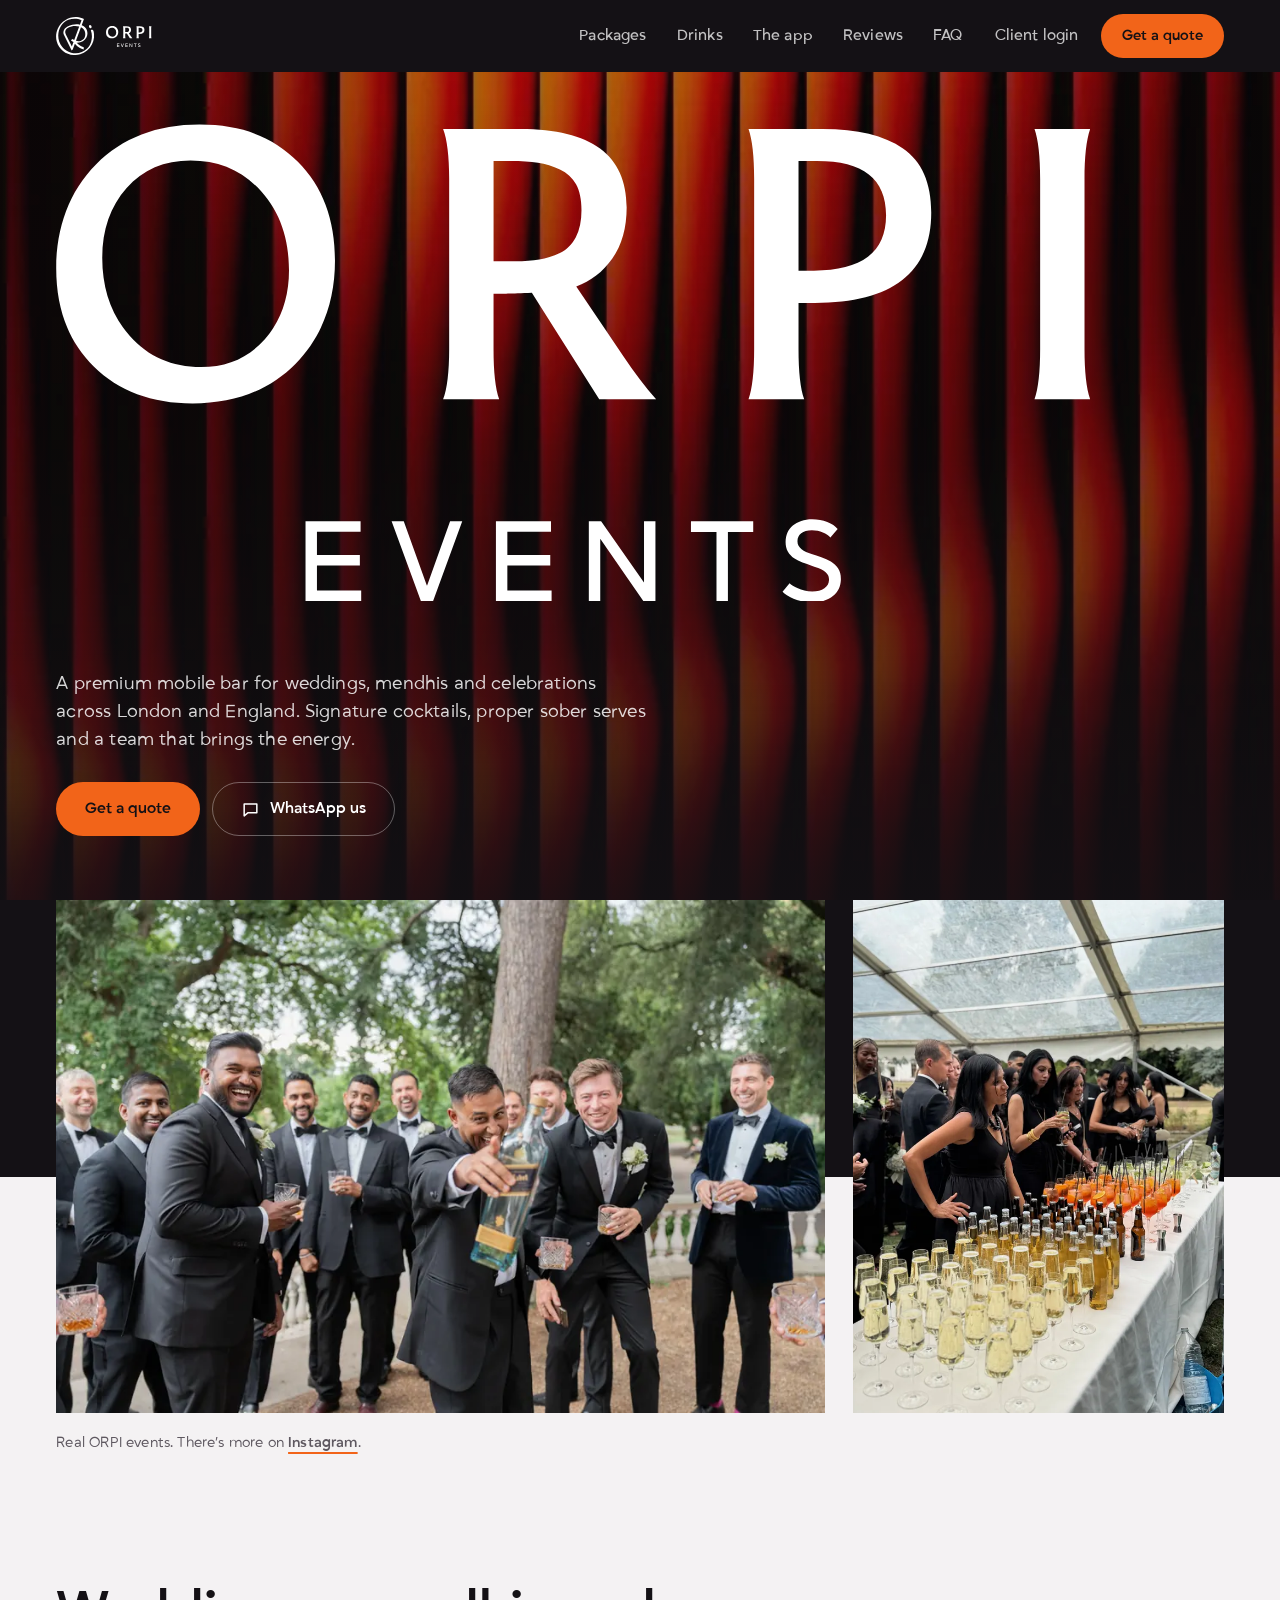
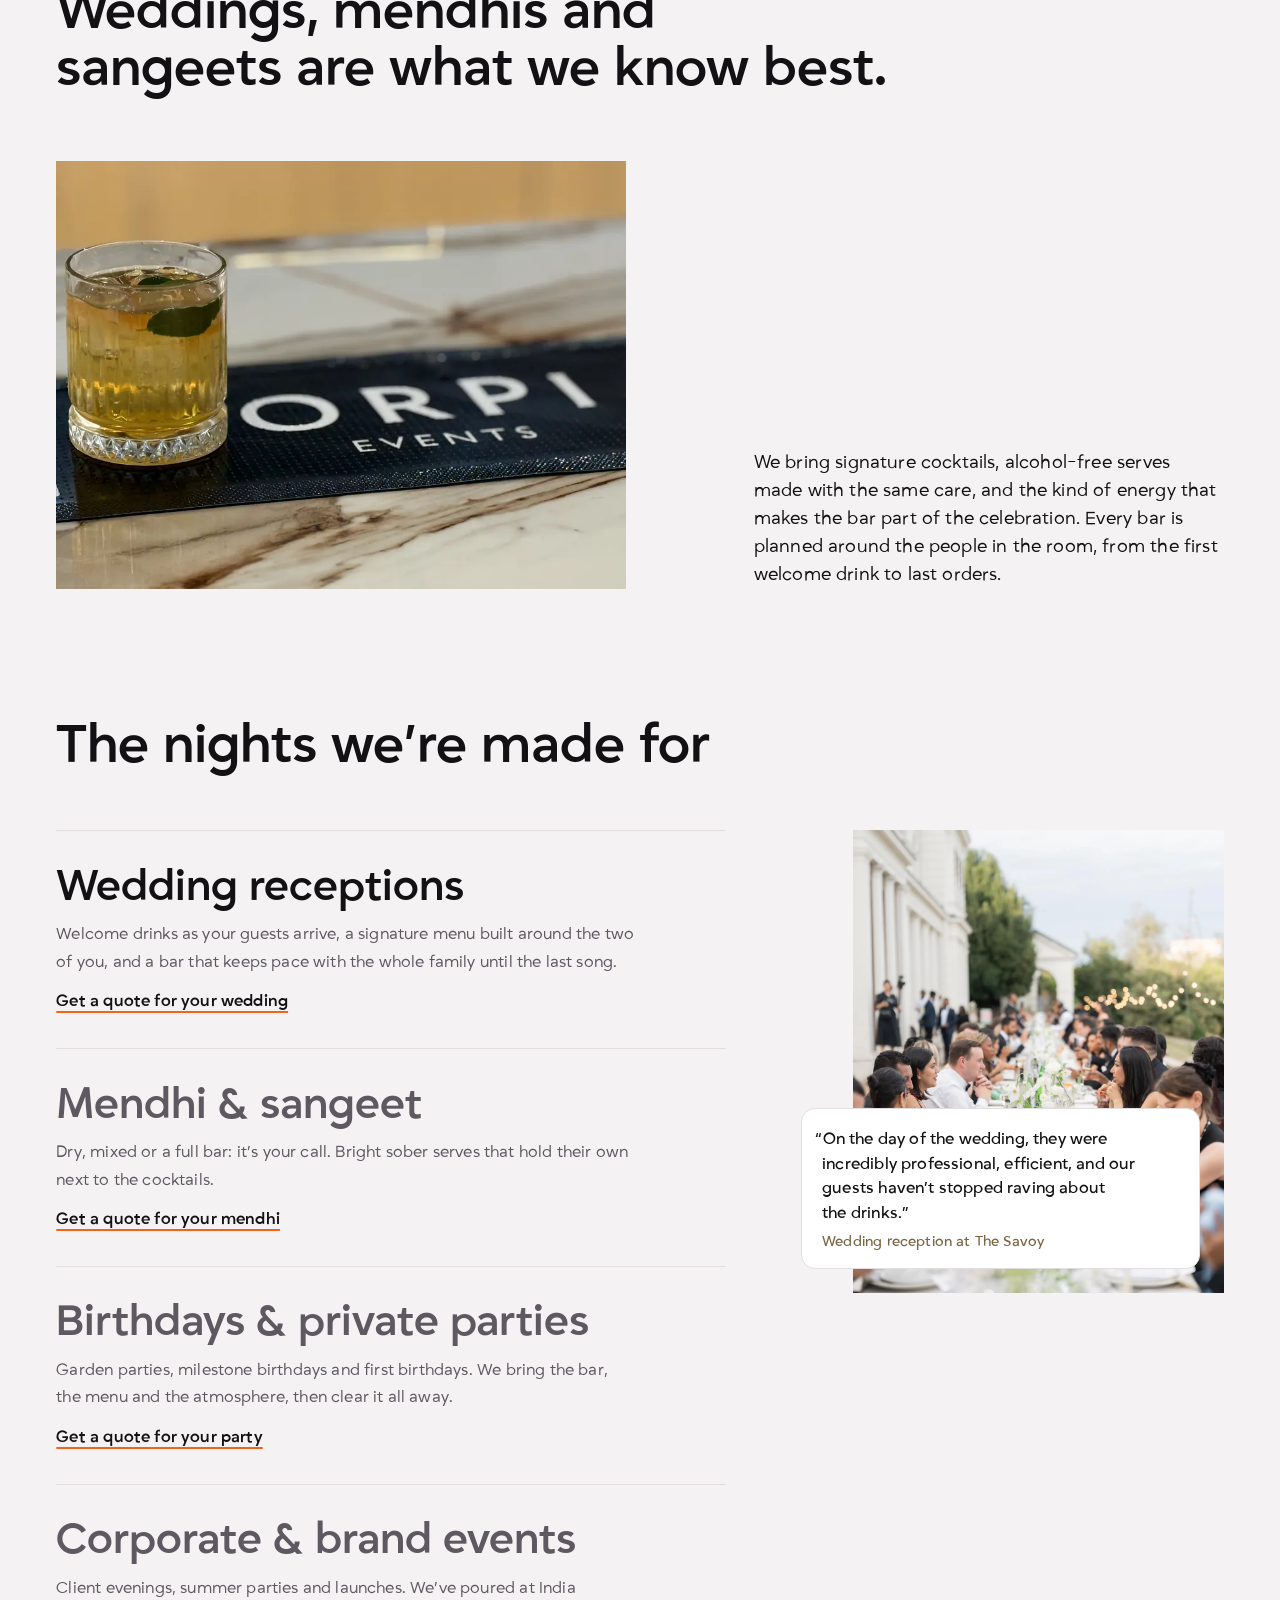
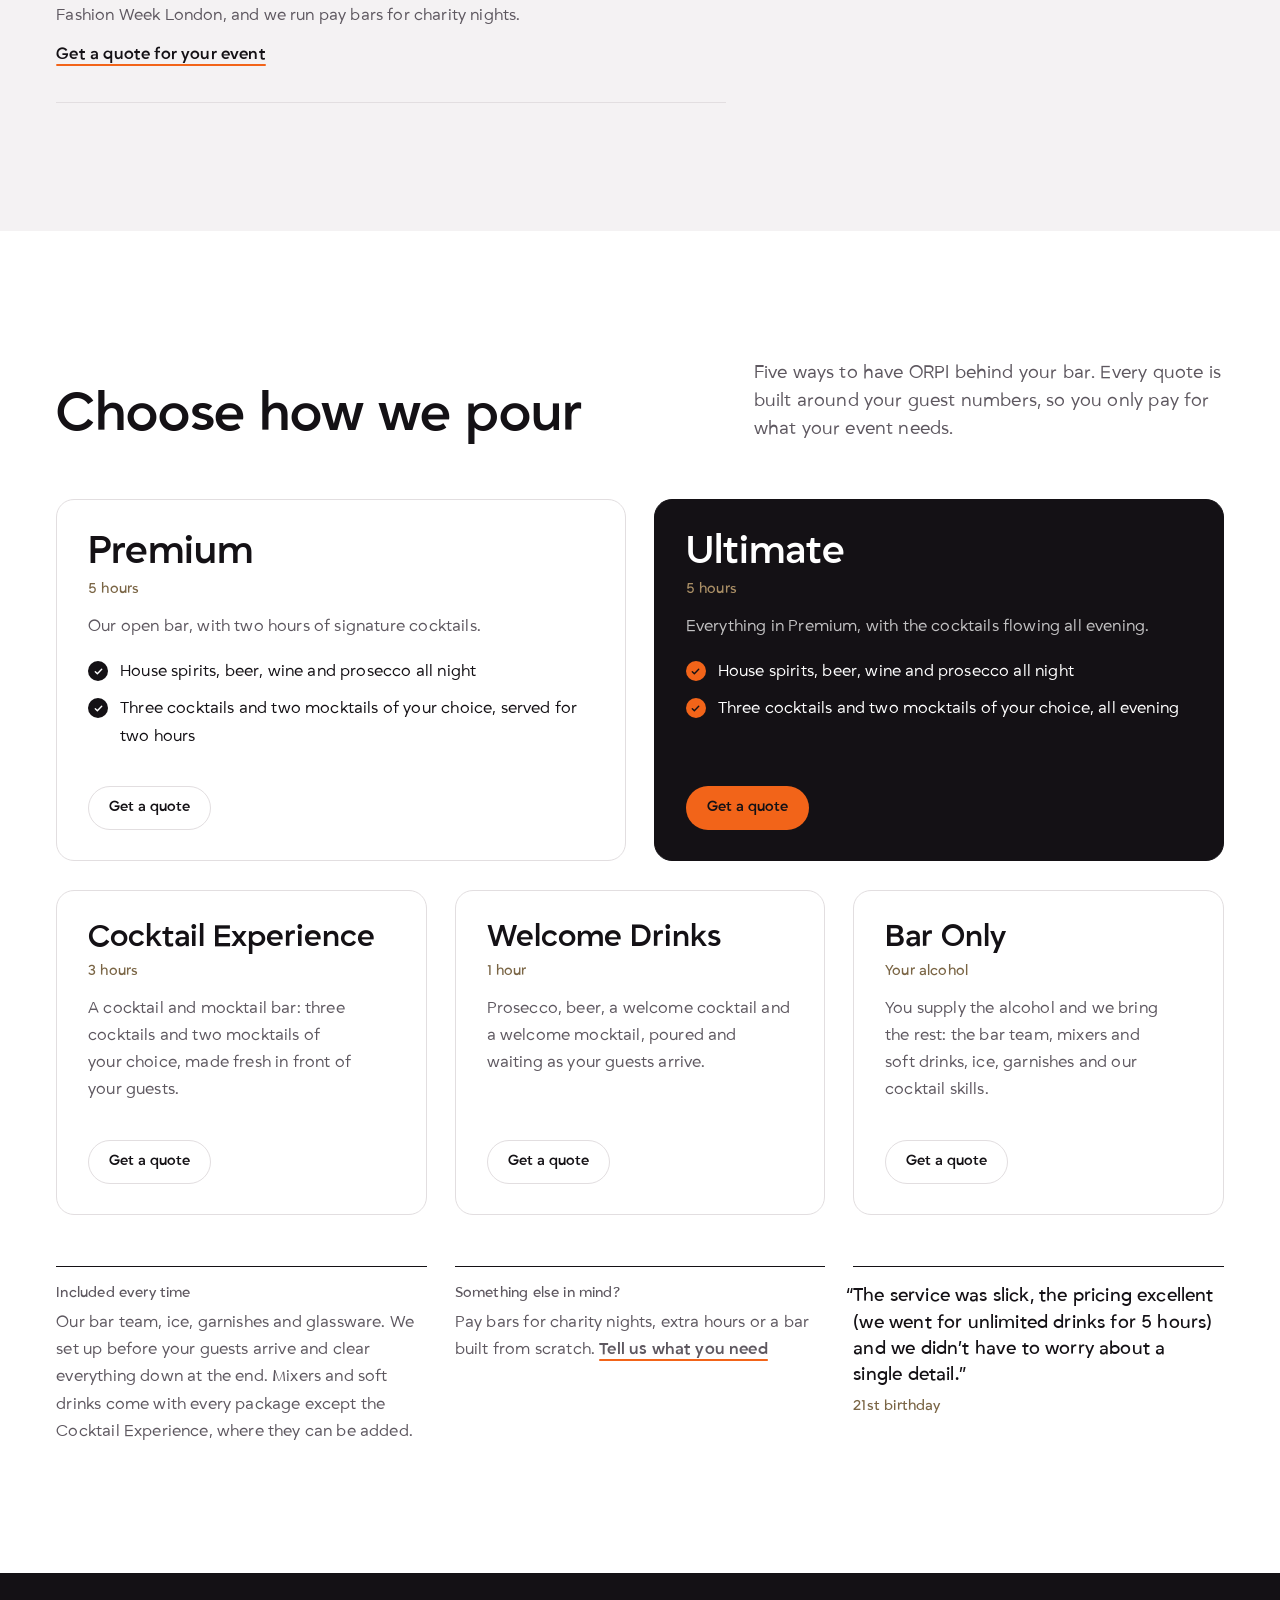
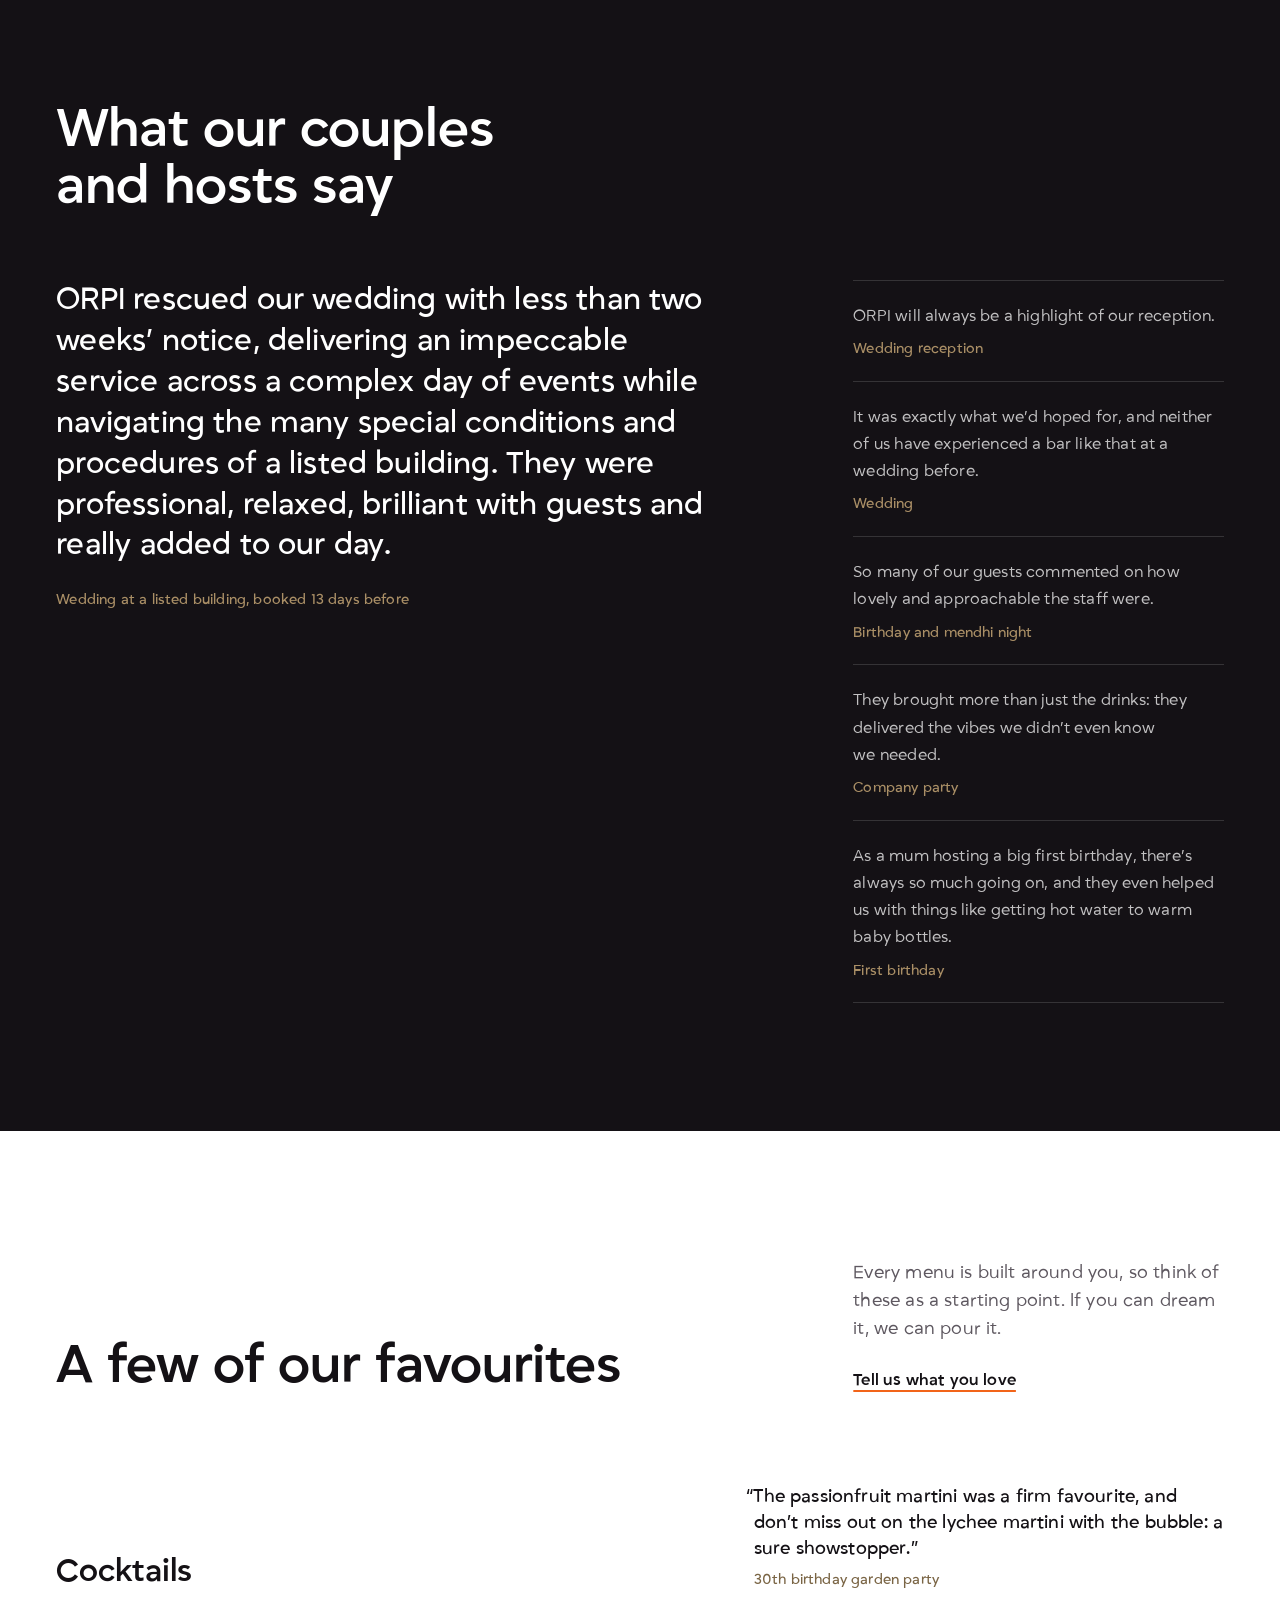
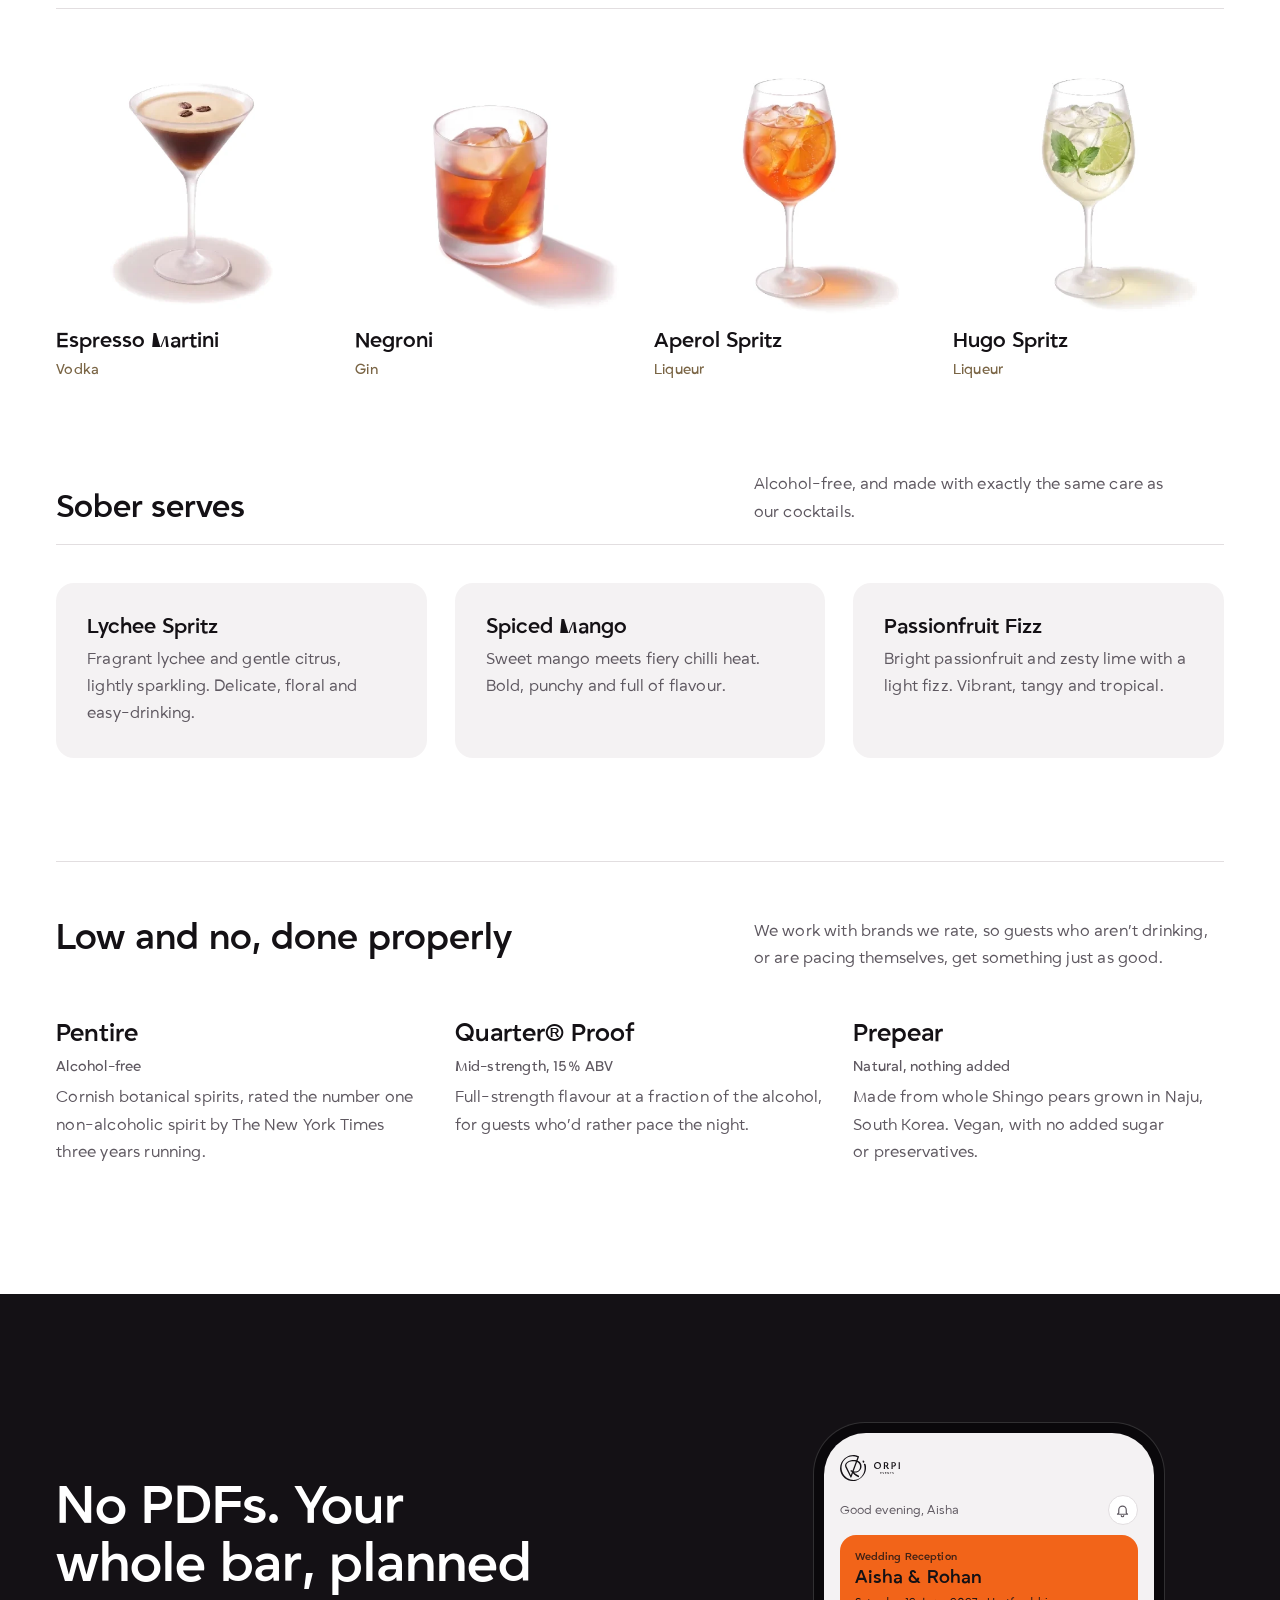
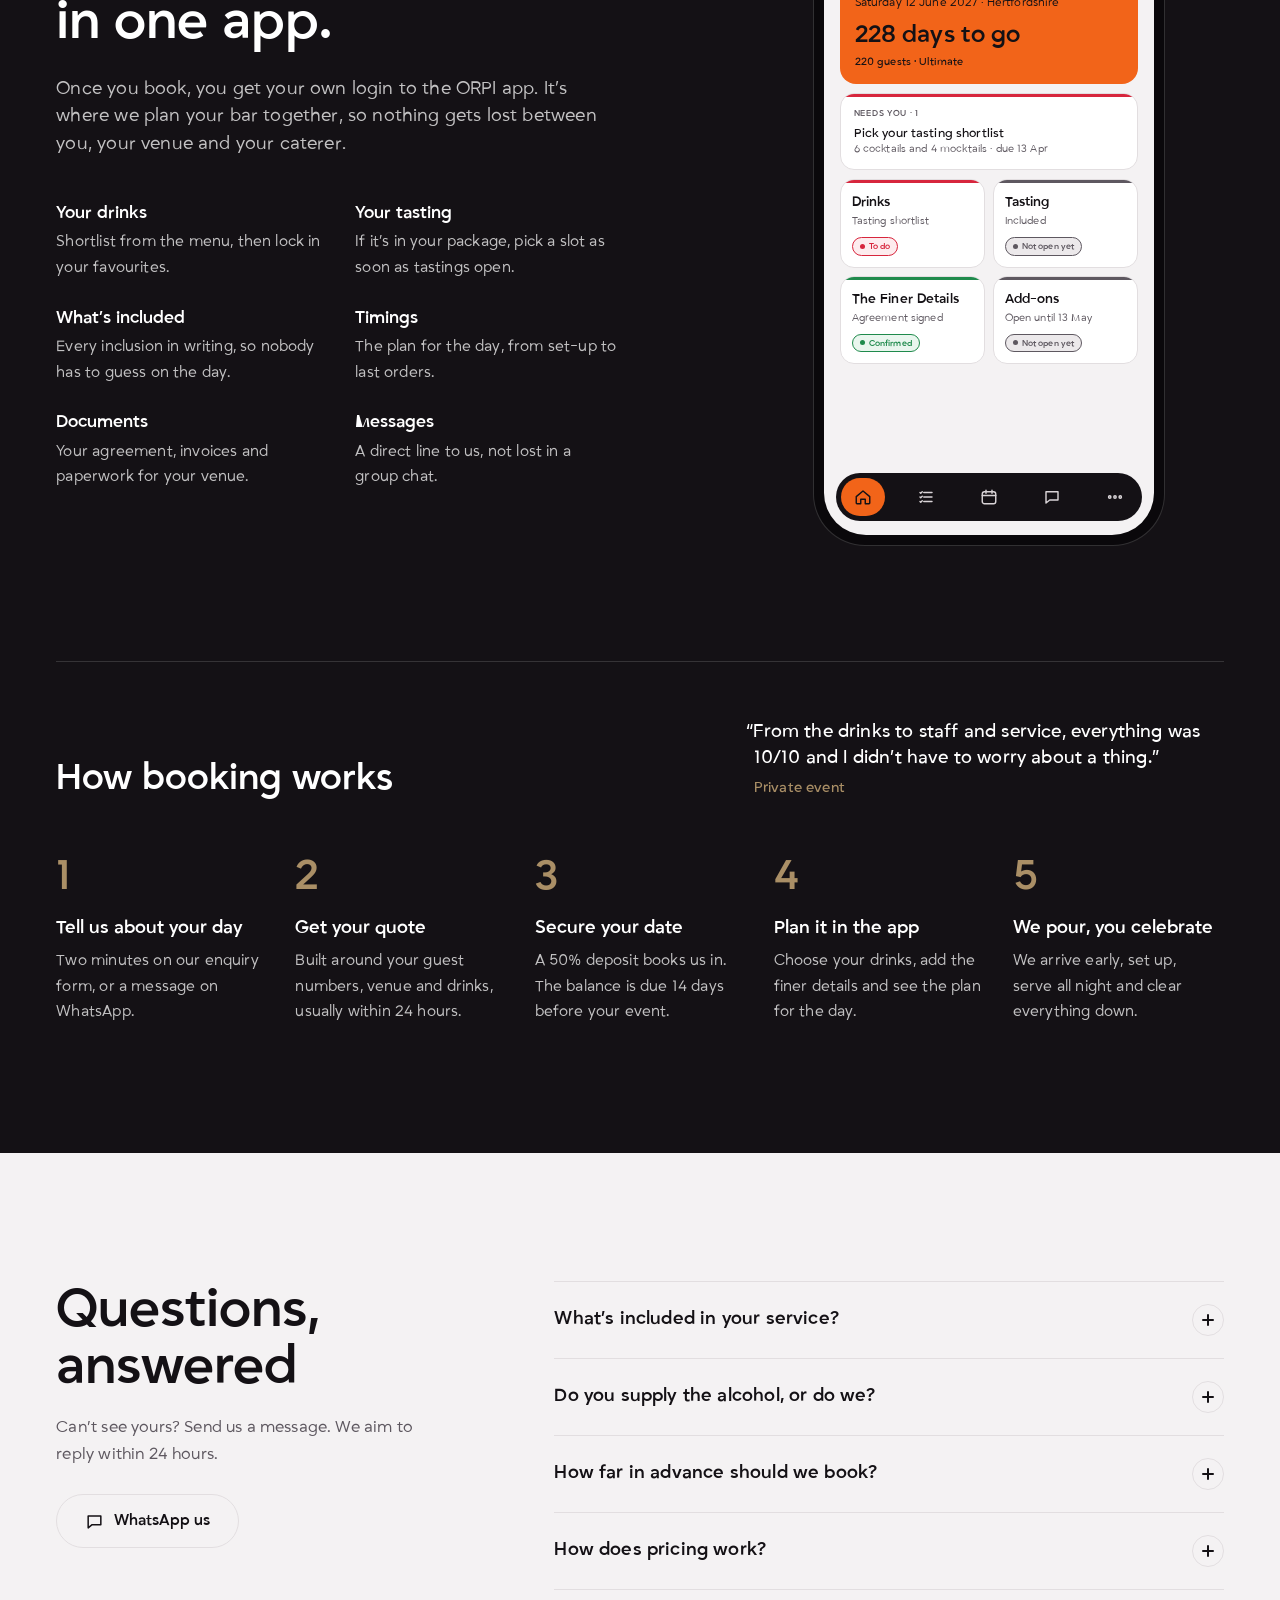
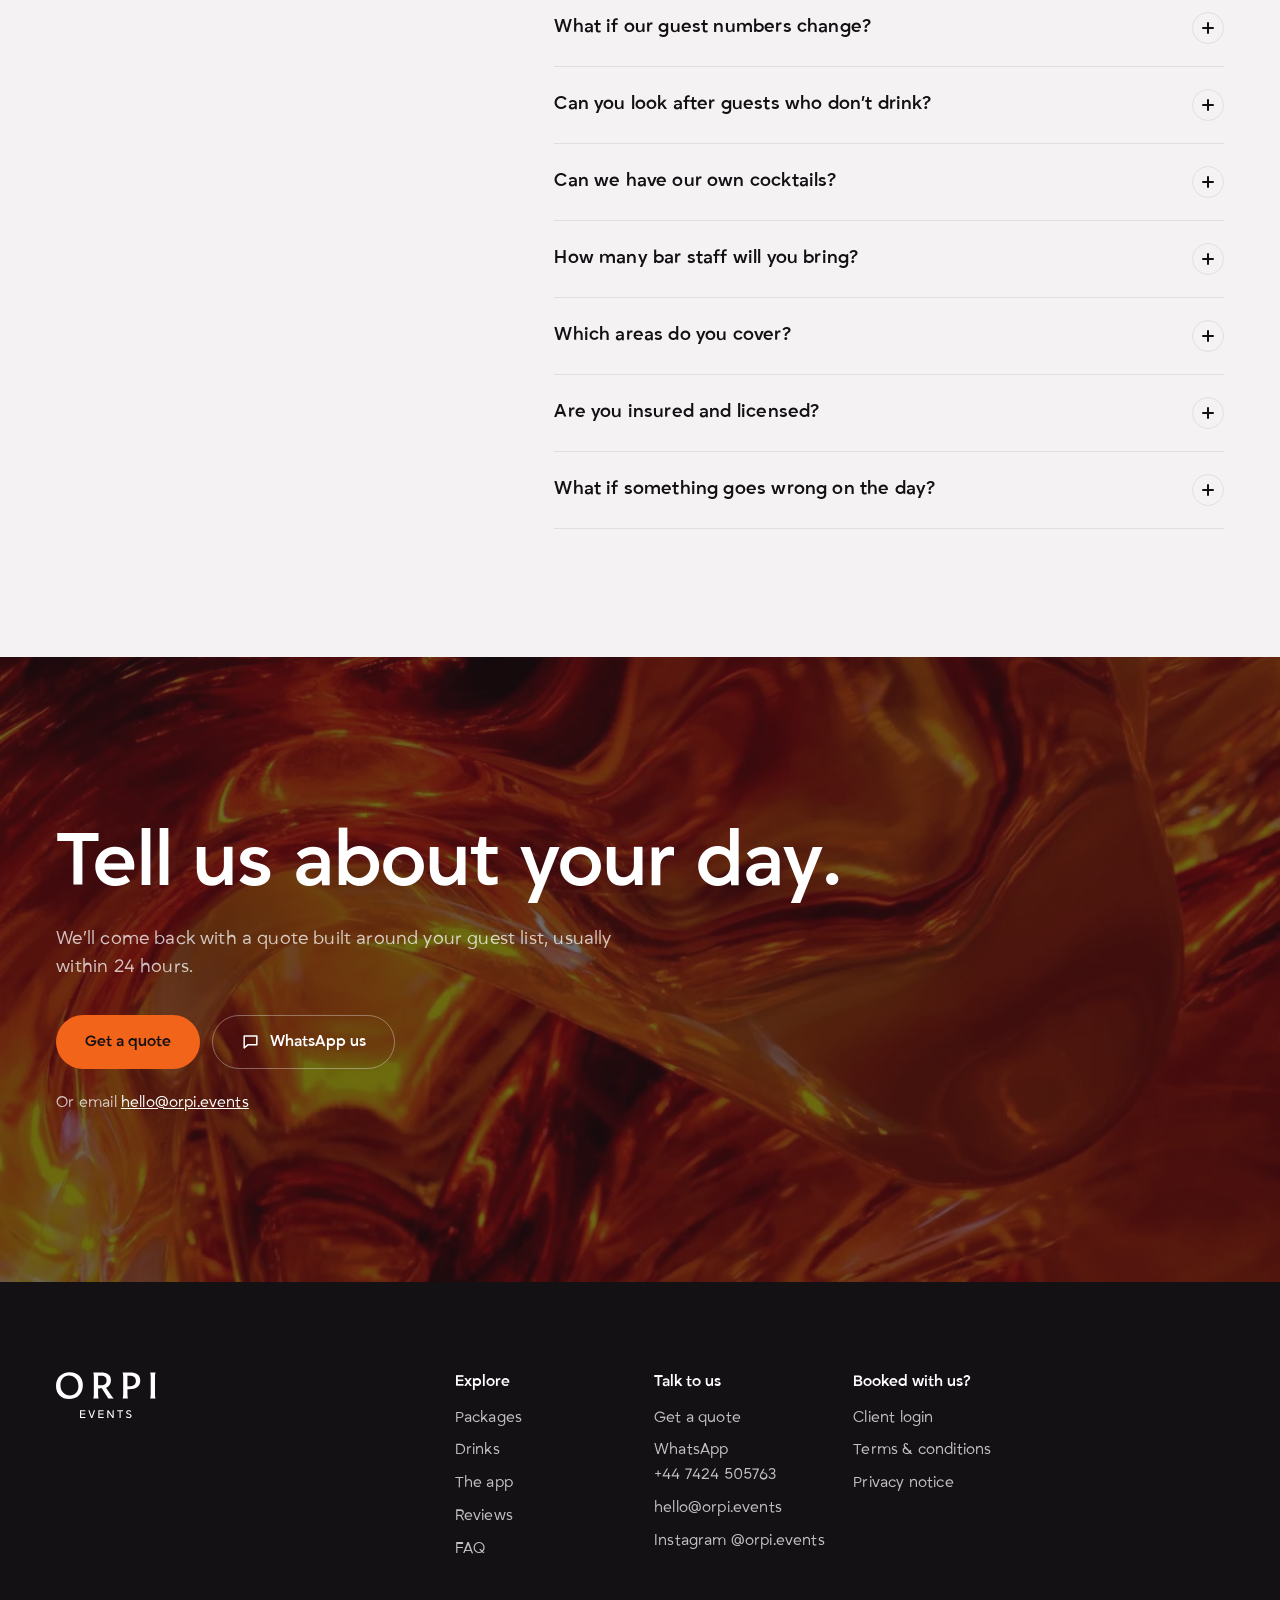
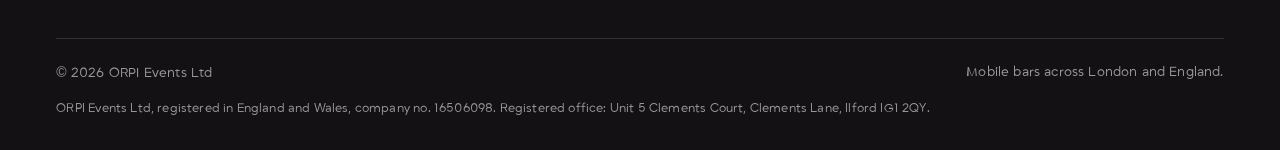
==== index.html @ b2824400 "Enquiry form: one question at a time, as the booking app's form Ruds (30 Oct): build the website's f" ====
<!doctype html>
<html lang="en-GB">
<head>
<meta charset="utf-8">
<meta name="viewport" content="width=device-width, initial-scale=1, viewport-fit=cover">
<title>London mobile bar hire for weddings &amp; mendhis | ORPI Events</title>
<meta name="description" content="Premium mobile bar hire for South Asian weddings, mendhis, sangeets and parties across London and England. Signature cocktails and proper sober serves.">
<meta name="robots" content="index, follow">
<link rel="canonical" href="https://orpi.events/">
<meta name="theme-color" content="#141115">
<meta property="og:type" content="website">
<meta property="og:site_name" content="ORPI Events">
<meta property="og:title" content="ORPI Events | Premium mobile bar">
<meta property="og:description" content="Premium mobile bar hire for South Asian weddings, mendhis, sangeets and parties across London and England. Signature cocktails and proper sober serves.">
<meta property="og:url" content="https://orpi.events/">
<meta property="og:image" content="https://orpi.events/og.jpg">
<meta property="og:image:width" content="1200">
<meta property="og:image:height" content="630">
<meta property="og:locale" content="en_GB">
<meta name="twitter:card" content="summary_large_image">
<link rel="icon" href="/favicon.svg" type="image/svg+xml">
<link rel="icon" href="/favicon.ico" sizes="32x32">
<link rel="apple-touch-icon" href="/apple-touch-icon.png">
<link rel="manifest" href="/site.webmanifest">
<link rel="preload" href="/assets/fonts/Grift-SemiBold.woff" as="font" type="font/woff" crossorigin>
<link rel="preload" href="/assets/fonts/Grift-Regular.woff" as="font" type="font/woff" crossorigin>
<link rel="preload" href="/assets/brand/textures/fractual-glass.webp" as="image" type="image/webp">
<link rel="stylesheet" href="/assets/css/site.css?v=5730ebeb37">
<script>document.documentElement.classList.add('js')</script>
<script type="application/ld+json">{"@context": "https://schema.org", "@type": "LocalBusiness", "name": "ORPI Events", "legalName": "ORPI Events Ltd", "url": "https://orpi.events", "logo": "https://orpi.events/apple-touch-icon.png", "image": "https://orpi.events/og.jpg", "description": "Premium mobile bar for weddings, mendhis, sangeets, birthdays and corporate events across London and England.", "email": "hello@orpi.events", "telephone": "+447424505763", "foundingDate": "2025-07", "address": {"@type": "PostalAddress", "addressRegion": "London", "addressCountry": "GB"}, "areaServed": {"@type": "AdministrativeArea", "name": "England"}, "sameAs": ["https://www.instagram.com/orpi.events/"]}</script>
<script type="application/ld+json">{"@context": "https://schema.org", "@type": "FAQPage", "mainEntity": [{"@type": "Question", "name": "What’s included in your service?", "acceptedAnswer": {"@type": "Answer", "text": "Everything you need for a fully running bar: our team, the equipment and bar tools, glassware, ice, mixers and garnishes (or we work with what your venue provides). We set up before your guests arrive and clear everything down at the end of the night. A Cocktail Experience is your cocktails and mocktails, and soft drinks on the bar can be added. Your quote lists exactly what’s included, so there are no surprises."}}, {"@type": "Question", "name": "Do you supply the alcohol, or do we?", "acceptedAnswer": {"@type": "Answer", "text": "Either works. On Premium and Ultimate we source and supply all the alcohol. On Bar Only, you supply the alcohol and we bring everything else, and we’ll advise you on quantities. If you only need us for arrivals, there’s Welcome Drinks."}}, {"@type": "Question", "name": "How far in advance should we book?", "acceptedAnswer": {"@type": "Answer", "text": "Ideally at least a month before, so we can give your event the attention it deserves. If your date is sooner, get in touch anyway: we’ll do everything we can to make it work. Summer weekends go quickly, so earlier is always better."}}, {"@type": "Question", "name": "How does pricing work?", "acceptedAnswer": {"@type": "Answer", "text": "Every event is different, so we don’t have a fixed price list. We build your quote around your guest numbers, package, drinks and venue, usually within 24 hours of your enquiry. A 50% deposit secures your date, and the balance is due 14 days before your event."}}, {"@type": "Question", "name": "What if our guest numbers change?", "acceptedAnswer": {"@type": "Answer", "text": "Your quote is based on the guest numbers you give us when you book, and that becomes your minimum charge, so if final numbers come in lower the price stays the same. If numbers go up, we’ll agree the extra with you in writing. Please confirm final numbers at least 7 days before your event."}}, {"@type": "Question", "name": "Can you look after guests who don’t drink?", "acceptedAnswer": {"@type": "Answer", "text": "Absolutely, and we do it properly. Our sober serves are made with the same care as our cocktails, and we pour Pentire, the alcohol-free spirit The New York Times has rated number one three years running, plus Quarter® Proof mid-strength spirits at 15% ABV."}}, {"@type": "Question", "name": "Can we have our own cocktails?", "acceptedAnswer": {"@type": "Answer", "text": "Yes, and we love building them. Our menu is a starting point, not a limit. Bring us a favourite, a theme or a completely new idea and we’ll make it happen."}}, {"@type": "Question", "name": "How many bar staff will you bring?", "acceptedAnswer": {"@type": "Answer", "text": "It depends on your guest numbers, the timings and the service style. We staff every event so nobody waits long at the bar, and we confirm the team size when we put your package together."}}, {"@type": "Question", "name": "Which areas do you cover?", "acceptedAnswer": {"@type": "Answer", "text": "We’re based in London and cover events across England. Travel is built into your quote, so there are no surprise costs."}}, {"@type": "Question", "name": "Are you insured and licensed?", "acceptedAnswer": {"@type": "Answer", "text": "Yes. We carry £5m public liability insurance and our team holds personal licences. Most venues have a premises licence that covers the bar. If yours doesn’t, you may need a Temporary Event Notice, so tell us when you book and we’ll talk you through it.If your venue needs our insurance, licences or risk assessment, you can request them in your ORPI app."}}, {"@type": "Question", "name": "What if something goes wrong on the day?", "acceptedAnswer": {"@type": "Answer", "text": "We plan thoroughly, arrive early and always have a backup. One of our favourite reviews is from a couple whose original bar company put its price up two weeks before their wedding: we stepped in with 13 days to go, ran a tasting at their home within days, and served their signature cocktails all night."}}]}</script>
</head>
<body>
<a class="skip" href="#main">Skip to content</a>
<header class="nav">
  <div class="wrap nav-in">
    <a class="brand" href="/" aria-label="ORPI Events home"><svg class="mono" viewBox="7 8 411 411" fill="currentColor" aria-hidden="true"><path d="M387.78,127.43c5.89-5.02,6.26-16.08.81-24.7-5.45-8.62-14.64-11.54-20.54-6.52-5.89,5.02-6.26,16.08-.81,24.7,5.45,8.62,14.64,11.54,20.54,6.52Z"/><path d="M416.94,182.78c-1.08-7.78-2.52-15.36-4.44-22.83-3.3-12.83-18.8-17.84-28.99-9.42h0c14.32,37.93,15.36,80.21,5.19,119.19-7.85,30.12-22.97,57.84-44.59,80.23-44.79,46.38-112.23,61.41-173.68,44.71-37.29-10.13-70.74-31.99-95.28-61.76-28.92-35.07-44.29-79.12-43.75-124.66.43-36.02,10.06-71.21,29.31-101.55,19.28-30.39,47.25-54.47,81.07-67.69,45.86-17.93,96.89-16.18,141.42,3.47l-18,48.89c-27.31-6.06-54.97-5.13-81.92,1.43-17.98,4.18-34.75,10.09-50.81,19.05-20.81,11.61-41.7,30.3-44.94,54.81-1.48,11.24-.28,23.52,4.89,33.91l83.85,168.66,11.52-9.24,6.28-16.92,17.11-46.46c13.97,17.04,30.74,31.71,49.86,43.43,14.53,8.91,29.44,15.87,46.08,20.53l-.05-26.08c-29.08-9.8-55.22-27.14-76.45-49.18,43.89,3.09,87.68-16.08,106.89-57.59,16.93-36.58,11.96-80.48-17.66-108.77-10.12-9.59-21.81-16.67-34.83-21.89l24.39-67.11c-24.01-12.04-48.91-19.37-75.34-21.21C147.15,2.72,64.65,54.49,27.23,132.32,6.45,175.56,2.59,224.33,14.56,269.58c29.45,111.26,144.57,175.03,254.15,140.16,54.95-17.48,101.18-55.65,128.06-108.14,18.83-36.77,25.83-77.89,20.16-118.83ZM178.52,326.71l-52.48-104.96-11.17-22.66c-3.62-7.34-6.65-14.55-7.8-22.76-3.21-23.02,10.89-40.63,30.13-51.65,11.92-6.91,24.44-11.32,38-14.47,27.25-6.32,55.36-6.43,82.71,1.11l-53.97,146.65c-6.78-3.65-12.25-7.74-18.05-12.52l-18.34,15.3c9.02,7.28,18.43,12.88,29.08,17.39l-18.12,48.56ZM320.13,167.56c5.78,20.84,4.47,42.66-3.51,63.17-8.19,18.24-23.64,30.83-42.62,35.77-16.87,4.39-34.21,4.07-51.2-.93l54.15-146.74c20.29,9.4,36.84,26.66,43.18,48.72Z"/></svg><svg class="word" viewBox="7 117 411 190" fill="currentColor" aria-hidden="true"><path d="M64.66,214.02c10.37,0,18.79-3.66,25.26-10.98,6.47-7.32,9.7-16.49,9.7-27.5,0-12.61-3.66-23.04-10.98-31.27-7.32-8.23-16.7-12.35-28.14-12.35-10.48,0-18.95,3.64-25.42,10.91-6.47,7.27-9.7,16.52-9.7,27.75,0,12.51,3.66,22.88,10.98,31.11,7.32,8.23,16.76,12.35,28.31,12.35M61.29,228.46c-16.25,0-29.35-4.89-39.29-14.68-9.95-9.78-14.92-22.8-14.92-39.05s5.27-30.63,15.8-41.22c10.53-10.58,24.24-15.87,41.14-15.87s29.29,4.92,39.13,14.75c9.83,9.84,14.75,22.93,14.75,39.29s-5.21,30.45-15.64,40.98c-10.42,10.53-24.08,15.8-40.97,15.8"/><path d="M180.93,172h8.66c3.63,0,6.82-.24,9.54-.72,2.72-.48,5.45-1.36,8.18-2.65,2.73-1.28,4.84-3.37,6.33-6.25,1.5-2.88,2.25-6.46,2.25-10.74s-.72-7.59-2.16-10.26c-1.44-2.67-3.58-4.65-6.41-5.93-2.83-1.28-5.75-2.16-8.74-2.65-2.99-.48-6.58-.72-10.75-.72h-6.89v39.93ZM245.55,226.85h-22.61l-26.78-42.34c-4.92.22-8.34.32-10.26.32h-4.97v21.97c0,9.09.75,15.77,2.24,20.05h-22.29c1.6-4.17,2.41-10.85,2.41-20.05v-67.51c0-9.09-.8-15.72-2.41-19.89h30.79c28.12,0,42.18,10.37,42.18,31.11,0,8.23-1.9,15.02-5.69,20.37-3.8,5.35-8.58,9.04-14.35,11.07l18.6,27.58c4.49,6.74,8.87,12.51,13.15,17.32"/><path d="M308.26,175.69c19.14,0,28.71-7.32,28.71-21.97s-9.14-21.65-27.42-21.65h-7.38v43.62h6.1ZM311.79,119.4c13.79,0,24.43,2.57,31.91,7.7,7.48,5.13,11.23,13.63,11.23,25.5,0,23.95-15.45,35.92-46.35,35.92h-6.41v18.28c0,9.09.75,15.77,2.25,20.05h-22.13c1.49-4.28,2.24-10.96,2.24-20.05v-67.52c0-8.98-.75-15.61-2.24-19.89h29.51Z"/><path d="M395.98,226.85c1.49-4.28,2.24-10.96,2.24-20.05v-67.51c0-8.98-.75-15.61-2.24-19.89h22.13c-1.5,4.28-2.25,10.9-2.25,19.89v67.51c0,9.09.75,15.77,2.25,20.05h-22.13Z"/><path d="M128.33,307.07h-22.14v-31.8h21.89v4.25h-17.35v9.18h17.06v4.21h-17.06v9.91h17.59v4.25Z"/><path d="M140.41,275.27h4.83l9.18,25.62h.1l9.14-25.62h4.83l-11.6,31.8h-4.83l-11.65-31.8Z"/><path d="M204.02,307.07h-22.14v-31.8h21.89v4.25h-17.35v9.18h17.06v4.21h-17.06v9.91h17.59v4.25Z"/><path d="M218.81,275.27h4.88l17.06,24.41v-24.41h4.54v31.8h-4.78l-17.16-24.75v24.75h-4.54v-31.8Z"/><path d="M284.15,279.57h-10.05v27.5h-4.54v-27.5h-10.15v-4.3h24.75v4.3Z"/><path d="M314.8,281.79c-.32-.35-.73-.71-1.23-1.06-.5-.35-1.07-.67-1.72-.94-.64-.27-1.34-.49-2.08-.65-.74-.16-1.5-.24-2.27-.24-1.84,0-3.25.39-4.25,1.16-1,.77-1.5,1.84-1.5,3.19,0,.71.14,1.32.43,1.84.29.52.69.98,1.21,1.38.52.4,1.11.75,1.79,1.04s1.4.56,2.18.82c1.22.42,2.52.85,3.89,1.31,1.37.45,2.63,1.02,3.77,1.72,1.14.69,2.09,1.59,2.85,2.68.76,1.1,1.14,2.51,1.14,4.25,0,1.42-.27,2.7-.82,3.84-.55,1.14-1.33,2.12-2.34,2.92-1.01.81-2.22,1.43-3.6,1.86-1.39.43-2.93.65-4.64.65-1.42,0-2.76-.14-4.01-.41-1.26-.27-2.39-.63-3.41-1.06-1.02-.44-1.89-.9-2.63-1.4-.74-.5-1.32-.96-1.74-1.38l2.8-3.38c.29.29.72.62,1.28.99.56.37,1.23.73,2.01,1.06s1.64.63,2.61.87,2,.36,3.09.36c2.03,0,3.65-.42,4.86-1.26,1.21-.84,1.81-1.98,1.81-3.43,0-.8-.19-1.49-.56-2.05-.37-.56-.88-1.05-1.52-1.47-.64-.42-1.38-.79-2.2-1.11-.82-.32-1.7-.63-2.63-.92-1.19-.39-2.4-.8-3.62-1.23-1.23-.44-2.34-1-3.34-1.69-1-.69-1.81-1.56-2.44-2.61-.63-1.05-.94-2.34-.94-3.89,0-1.38.25-2.63.75-3.75.5-1.11,1.21-2.05,2.13-2.83.92-.77,2.03-1.37,3.34-1.79,1.31-.42,2.75-.63,4.33-.63,2.19,0,4.2.36,6.02,1.09,1.82.72,3.2,1.65,4.13,2.78l-2.9,3.38Z"/></svg></a>
    <nav class="nav-links" aria-label="Main"><a href="/#packages">Packages</a><a href="/#drinks">Drinks</a><a href="/#app">The app</a><a href="/#reviews">Reviews</a><a href="/#faq">FAQ</a></nav>
    <div class="nav-actions">
      <a class="nav-login" href="https://book.orpi.events/portal">Client login</a>
      <a class="btn btn-primary btn-sm" href="/enquire" data-nudge>Get a quote</a>
      <button class="nav-toggle" type="button" aria-expanded="false" aria-controls="mobile-menu" aria-label="Open menu">
        <svg class="open" viewBox="0 0 24 24" fill="none" stroke="currentColor" stroke-width="2" stroke-linecap="round" aria-hidden="true"><path d="M4 8h16M4 16h16"/></svg>
        <svg class="close" viewBox="0 0 24 24" fill="none" stroke="currentColor" stroke-width="2" stroke-linecap="round" aria-hidden="true"><path d="M6 6l12 12M18 6 6 18"/></svg>
      </button>
    </div>
  </div>
  <div class="mobile-menu" id="mobile-menu" hidden>
    <nav aria-label="Mobile"><a href="/" aria-current="page">Home</a><a href="/#packages">Packages</a><a href="/#drinks">Drinks</a><a href="/#app">The app</a><a href="/#reviews">Reviews</a><a href="/#faq">FAQ</a><a href="https://book.orpi.events/portal">Client login</a></nav>
    <div class="mm-foot">
      <a class="btn btn-primary" href="/enquire">Get a quote</a>
      <a class="btn btn-outline on-dark" href="https://wa.me/447424505763?text=Hi%20ORPI%2C%20I%E2%80%99d%20like%20to%20ask%20about%20a%20bar%20for%20my%20event."><svg viewBox="0 0 24 24" fill="none" stroke="currentColor" stroke-width="1.9" stroke-linecap="round" stroke-linejoin="round" aria-hidden="true"><path d="M4 5h16v11H9l-5 4z"/></svg>WhatsApp us</a>
      <p>Or email <a href="mailto:hello@orpi.events">hello@orpi.events</a></p>
    </div>
  </div>
</header>
<main id="main">
<section class="hero">
  <div class="hero-bg" aria-hidden="true"><i></i></div>
  <div class="wrap">
    <h1 class="hero-title"><svg class="hero-word" viewBox="7 117 411 190" fill="currentColor" aria-hidden="true"><path d="M64.66,214.02c10.37,0,18.79-3.66,25.26-10.98,6.47-7.32,9.7-16.49,9.7-27.5,0-12.61-3.66-23.04-10.98-31.27-7.32-8.23-16.7-12.35-28.14-12.35-10.48,0-18.95,3.64-25.42,10.91-6.47,7.27-9.7,16.52-9.7,27.75,0,12.51,3.66,22.88,10.98,31.11,7.32,8.23,16.76,12.35,28.31,12.35M61.29,228.46c-16.25,0-29.35-4.89-39.29-14.68-9.95-9.78-14.92-22.8-14.92-39.05s5.27-30.63,15.8-41.22c10.53-10.58,24.24-15.87,41.14-15.87s29.29,4.92,39.13,14.75c9.83,9.84,14.75,22.93,14.75,39.29s-5.21,30.45-15.64,40.98c-10.42,10.53-24.08,15.8-40.97,15.8"/><path d="M180.93,172h8.66c3.63,0,6.82-.24,9.54-.72,2.72-.48,5.45-1.36,8.18-2.65,2.73-1.28,4.84-3.37,6.33-6.25,1.5-2.88,2.25-6.46,2.25-10.74s-.72-7.59-2.16-10.26c-1.44-2.67-3.58-4.65-6.41-5.93-2.83-1.28-5.75-2.16-8.74-2.65-2.99-.48-6.58-.72-10.75-.72h-6.89v39.93ZM245.55,226.85h-22.61l-26.78-42.34c-4.92.22-8.34.32-10.26.32h-4.97v21.97c0,9.09.75,15.77,2.24,20.05h-22.29c1.6-4.17,2.41-10.85,2.41-20.05v-67.51c0-9.09-.8-15.72-2.41-19.89h30.79c28.12,0,42.18,10.37,42.18,31.11,0,8.23-1.9,15.02-5.69,20.37-3.8,5.35-8.58,9.04-14.35,11.07l18.6,27.58c4.49,6.74,8.87,12.51,13.15,17.32"/><path d="M308.26,175.69c19.14,0,28.71-7.32,28.71-21.97s-9.14-21.65-27.42-21.65h-7.38v43.62h6.1ZM311.79,119.4c13.79,0,24.43,2.57,31.91,7.7,7.48,5.13,11.23,13.63,11.23,25.5,0,23.95-15.45,35.92-46.35,35.92h-6.41v18.28c0,9.09.75,15.77,2.25,20.05h-22.13c1.49-4.28,2.24-10.96,2.24-20.05v-67.52c0-8.98-.75-15.61-2.24-19.89h29.51Z"/><path d="M395.98,226.85c1.49-4.28,2.24-10.96,2.24-20.05v-67.51c0-8.98-.75-15.61-2.24-19.89h22.13c-1.5,4.28-2.25,10.9-2.25,19.89v67.51c0,9.09.75,15.77,2.25,20.05h-22.13Z"/><path d="M128.33,307.07h-22.14v-31.8h21.89v4.25h-17.35v9.18h17.06v4.21h-17.06v9.91h17.59v4.25Z"/><path d="M140.41,275.27h4.83l9.18,25.62h.1l9.14-25.62h4.83l-11.6,31.8h-4.83l-11.65-31.8Z"/><path d="M204.02,307.07h-22.14v-31.8h21.89v4.25h-17.35v9.18h17.06v4.21h-17.06v9.91h17.59v4.25Z"/><path d="M218.81,275.27h4.88l17.06,24.41v-24.41h4.54v31.8h-4.78l-17.16-24.75v24.75h-4.54v-31.8Z"/><path d="M284.15,279.57h-10.05v27.5h-4.54v-27.5h-10.15v-4.3h24.75v4.3Z"/><path d="M314.8,281.79c-.32-.35-.73-.71-1.23-1.06-.5-.35-1.07-.67-1.72-.94-.64-.27-1.34-.49-2.08-.65-.74-.16-1.5-.24-2.27-.24-1.84,0-3.25.39-4.25,1.16-1,.77-1.5,1.84-1.5,3.19,0,.71.14,1.32.43,1.84.29.52.69.98,1.21,1.38.52.4,1.11.75,1.79,1.04s1.4.56,2.18.82c1.22.42,2.52.85,3.89,1.31,1.37.45,2.63,1.02,3.77,1.72,1.14.69,2.09,1.59,2.85,2.68.76,1.1,1.14,2.51,1.14,4.25,0,1.42-.27,2.7-.82,3.84-.55,1.14-1.33,2.12-2.34,2.92-1.01.81-2.22,1.43-3.6,1.86-1.39.43-2.93.65-4.64.65-1.42,0-2.76-.14-4.01-.41-1.26-.27-2.39-.63-3.41-1.06-1.02-.44-1.89-.9-2.63-1.4-.74-.5-1.32-.96-1.74-1.38l2.8-3.38c.29.29.72.62,1.28.99.56.37,1.23.73,2.01,1.06s1.64.63,2.61.87,2,.36,3.09.36c2.03,0,3.65-.42,4.86-1.26,1.21-.84,1.81-1.98,1.81-3.43,0-.8-.19-1.49-.56-2.05-.37-.56-.88-1.05-1.52-1.47-.64-.42-1.38-.79-2.2-1.11-.82-.32-1.7-.63-2.63-.92-1.19-.39-2.4-.8-3.62-1.23-1.23-.44-2.34-1-3.34-1.69-1-.69-1.81-1.56-2.44-2.61-.63-1.05-.94-2.34-.94-3.89,0-1.38.25-2.63.75-3.75.5-1.11,1.21-2.05,2.13-2.83.92-.77,2.03-1.37,3.34-1.79,1.31-.42,2.75-.63,4.33-.63,2.19,0,4.2.36,6.02,1.09,1.82.72,3.2,1.65,4.13,2.78l-2.9,3.38Z"/></svg><span class="sr-only">ORPI Events, a premium mobile bar for weddings, mendhis and celebrations</span></h1>
    <div class="hero-foot">
      <div class="hero-copy">
        <p class="lead">A premium mobile bar for weddings, mendhis and celebrations across London and England. Signature cocktails, proper sober serves and a team that brings the energy.</p>
        <div class="actions">
          <a class="btn btn-primary" href="/enquire" data-nudge>Get a quote</a>
          <a class="btn btn-outline on-dark" href="https://wa.me/447424505763?text=Hi%20ORPI%2C%20I%E2%80%99d%20like%20to%20ask%20about%20a%20bar%20for%20my%20event."><svg viewBox="0 0 24 24" fill="none" stroke="currentColor" stroke-width="1.9" stroke-linecap="round" stroke-linejoin="round" aria-hidden="true"><path d="M4 5h16v11H9l-5 4z"/></svg>WhatsApp us</a>
        </div>
      </div>
    </div>
  </div>
</section>

<section class="photos" aria-label="ORPI at recent events">
  <div class="wrap">
    <div class="photos-grid">
      <figure class="wide">
        <img src="/assets/img/groomsmen-1600.webp" srcset="/assets/img/groomsmen-900.webp 900w, /assets/img/groomsmen-1600.webp 1600w, /assets/img/groomsmen-2200.webp 2200w" sizes="(max-width: 759px) 100vw, 64vw" width="1600" height="1067" alt="Groomsmen in black tie laughing, glasses in hand, as one points a bottle of Johnnie Walker Blue Label at the camera">
      </figure>
      <figure class="tall">
        <img src="/assets/img/champagne-1200.webp" srcset="/assets/img/champagne-700.webp 700w, /assets/img/champagne-900.webp 900w, /assets/img/champagne-1200.webp 1200w" sizes="(max-width: 759px) 100vw, 32vw" width="1200" height="1600" alt="Wedding guests at an ORPI bar in a marquee, with rows of prosecco, Aperol spritz and beer laid out on white linen" loading="lazy">
      </figure>
    </div>
    <p class="photos-note">Real ORPI events. There’s more on <a class="link" href="https://www.instagram.com/orpi.events/">Instagram</a>.</p>
  </div>
</section>

<section class="section intro">
  <div class="wrap grid">
    <h2 class="h2 intro-head">Weddings, mendhis and sangeets are what we know best.</h2>
    <figure class="intro-img">
      <img src="/assets/img/orpi-mat-1500.webp" srcset="/assets/img/orpi-mat-900.webp 900w, /assets/img/orpi-mat-1500.webp 1500w" sizes="(max-width: 899px) 100vw, 48vw" width="1500" height="1125" alt="An amber cocktail with fresh mint in a cut-glass tumbler, resting on an ORPI Events bar mat" loading="lazy">
    </figure>
    <div class="intro-body">
      <p class="lead">We bring signature cocktails, alcohol-free serves made with the same care, and the kind of energy that makes the bar part of the celebration. Every bar is planned around the people in the room, from the first welcome drink to last orders.</p>
    </div>
  </div>
</section>

<section class="section occasions" id="occasions" style="padding-top:0">
  <div class="wrap grid">
    <h2 class="h2 occ-head">The nights we’re made for</h2>
    <ul class="occ-list">
      <li class="occ on" data-img="0">
        <div class="occ-img"><img src="/assets/img/wedding-table-700.webp" width="700" height="1050" alt="" loading="lazy"></div>
        <h3>Wedding receptions</h3>
        <p>Welcome drinks as your guests arrive, a signature menu built around the two of you, and a bar that keeps pace with the whole family until the last song.</p>
        <figure class="occ-rv" data-review="savoy-wedding">
          <blockquote><p>On the day of the wedding, they were incredibly professional, efficient, and our guests haven’t stopped raving about the drinks.</p></blockquote>
          <figcaption class="label">Wedding reception at The Savoy</figcaption>
        </figure>
        <a class="link" href="/enquire?event=Wedding%20Reception">Get a quote for your wedding</a>
      </li>
      <li class="occ" data-img="1">
        <div class="occ-img"><img src="/assets/img/aperol-900.webp" width="900" height="600" alt="" loading="lazy"></div>
        <h3>Mendhi &amp; sangeet</h3>
        <p>Dry, mixed or a full bar: it’s your call. Bright sober serves that hold their own next to the cocktails.</p>
        <figure class="occ-rv" data-review="mendhi-night">
          <blockquote><p>We hired Orpi Events for my Mendhi night, and it was genuinely one of the best decisions we made for the celebration.</p></blockquote>
          <figcaption class="label">Mendhi night</figcaption>
        </figure>
        <a class="link" href="/enquire?event=Mehndi%2FSangeet">Get a quote for your mendhi</a>
      </li>
      <li class="occ" data-img="2">
        <div class="occ-img"><img src="/assets/img/espresso-700.webp" width="700" height="1050" alt="" loading="lazy"></div>
        <h3>Birthdays &amp; private parties</h3>
        <p>Garden parties, milestone birthdays and first birthdays. We bring the bar, the menu and the atmosphere, then clear it all away.</p>
        <figure class="occ-rv" data-review="30th-garden-party">
          <blockquote><p>The energy the team brought made the event one that our family and friends won’t forget.</p></blockquote>
          <figcaption class="label">30th birthday garden party</figcaption>
        </figure>
        <a class="link" href="/enquire?event=Birthday">Get a quote for your party</a>
      </li>
      <li class="occ" data-img="3">
        <div class="occ-img"><img src="/assets/img/fashion-week-700.webp" width="700" height="933" alt="" loading="lazy"></div>
        <h3>Corporate &amp; brand events</h3>
        <p>Client evenings, summer parties and launches. We’ve poured at India Fashion Week London, and we run pay bars for charity nights.</p>
        <figure class="occ-rv" data-review="company-party">
          <blockquote><p>They turned up big time and were my favourite supplier to work with.</p></blockquote>
          <figcaption class="label">Company party</figcaption>
        </figure>
        <a class="link" href="/enquire?event=Corporate">Get a quote for your event</a>
      </li>
    </ul>
    <!-- On a computer the photo and the review follow the row you're on;
         site.js copies each row's review into .occ-rvs. -->
    <div class="occ-side" aria-hidden="true">
      <div class="occ-media">
        <img class="on" src="/assets/img/wedding-table-1200.webp" width="1200" height="1800" alt="" loading="lazy">
        <img src="/assets/img/aperol-1600.webp" width="1600" height="1067" alt="" loading="lazy">
        <img src="/assets/img/espresso-1200.webp" width="1200" height="1800" alt="" loading="lazy">
        <img src="/assets/img/fashion-week-1200.webp" width="1200" height="1600" alt="" loading="lazy">
      </div>
      <div class="occ-rvs"></div>
    </div>
  </div>
</section>

<section class="section snow packages" id="packages">
  <div class="wrap">
    <div class="pk-head">
      <h2 class="h2">Choose how we pour</h2>
      <p class="lead">Five ways to have ORPI behind your bar. Every quote is built around your guest numbers, so you only pay for what your event needs.</p>
    </div>
    <div class="pk-grid">
      <article class="pk big">
        <div class="pk-top"><h3>Premium</h3><span class="label">5 hours</span></div>
        <p>Our open bar, with two hours of signature cocktails.</p>
        <ul class="pk-points">
          <li>House spirits, beer, wine and prosecco all night</li>
          <li>Three cocktails and two mocktails of your choice, served for two hours</li>
        </ul>
        <div class="pk-spacer"></div>
        <a class="btn btn-outline btn-sm" href="/enquire?package=Premium" data-nudge>Get a quote</a>
      </article>
      <article class="pk big feature">
        <div class="pk-top"><h3>Ultimate</h3><span class="label">5 hours</span></div>
        <p>Everything in Premium, with the cocktails flowing all evening.</p>
        <ul class="pk-points">
          <li>House spirits, beer, wine and prosecco all night</li>
          <li>Three cocktails and two mocktails of your choice, all evening</li>
        </ul>
        <div class="pk-spacer"></div>
        <a class="btn btn-primary btn-sm" href="/enquire?package=Ultimate" data-nudge>Get a quote</a>
      </article>
      <article class="pk">
        <div class="pk-top"><h3>Cocktail Experience</h3><span class="label">3 hours</span></div>
        <p>A cocktail and mocktail bar: three cocktails and two mocktails of your choice, made fresh in front of your guests.</p>
        <div class="pk-spacer"></div>
        <a class="btn btn-outline btn-sm" href="/enquire?package=Cocktail%20Experience" data-nudge>Get a quote</a>
      </article>
      <article class="pk">
        <div class="pk-top"><h3>Welcome Drinks</h3><span class="label">1 hour</span></div>
        <p>Prosecco, beer, a welcome cocktail and a welcome mocktail, poured and waiting as your guests arrive.</p>
        <div class="pk-spacer"></div>
        <a class="btn btn-outline btn-sm" href="/enquire?package=Welcome%20Drinks" data-nudge>Get a quote</a>
      </article>
      <article class="pk">
        <div class="pk-top"><h3>Bar Only</h3><span class="label">Your alcohol</span></div>
        <p>You supply the alcohol and we bring the rest: the bar team, mixers and soft drinks, ice, garnishes and our cocktail skills.</p>
        <div class="pk-spacer"></div>
        <a class="btn btn-outline btn-sm" href="/enquire?package=Bar%20Only" data-nudge>Get a quote</a>
      </article>
    </div>
    <div class="pk-notes">
      <div><p class="label">Included every time</p><p>Our bar team, ice, garnishes and glassware. We set up before your guests arrive and clear everything down at the end. Mixers and soft drinks come with every package except the Cocktail Experience, where they can be added.</p></div>
      <div><p class="label">Something else in mind?</p><p>Pay bars for charity nights, extra hours or a bar built from scratch. <a class="link" href="/enquire?package=Custom">Tell us what you need</a></p></div>
      <figure class="rv-inline" data-review="21st-birthday">
        <blockquote><p>The service was slick, the pricing excellent (we went for unlimited drinks for 5 hours) and we didn’t have to worry about a single detail.</p></blockquote>
        <figcaption class="label">21st birthday</figcaption>
      </figure>
    </div>
  </div>
</section>

<section class="section dark reviews" id="reviews">
  <div class="wrap grid">
    <h2 class="h2 rv-head">What our couples and hosts say</h2>
    <figure class="rv-main" data-review="listed-building-wedding">
      <blockquote><p>ORPI rescued our wedding with less than two weeks’ notice, delivering an impeccable service across a complex day of events while navigating the many special conditions and procedures of a listed building. They were professional, relaxed, brilliant with guests and really added to our day.</p></blockquote>
      <figcaption class="label">Wedding at a listed building, booked 13 days before</figcaption>
    </figure>
    <div class="rv-side">
      <figure data-review="wedding-reception">
        <blockquote><p>ORPI will always be a highlight of our reception.</p></blockquote>
        <figcaption class="label">Wedding reception</figcaption>
      </figure>
      <figure data-review="wedding-23rd">
        <blockquote><p>It was exactly what we’d hoped for, and neither of us have experienced a bar like that at a wedding before.</p></blockquote>
        <figcaption class="label">Wedding</figcaption>
      </figure>
      <figure data-review="birthday-and-mendhi">
        <blockquote><p>So many of our guests commented on how lovely and approachable the staff were.</p></blockquote>
        <figcaption class="label">Birthday and mendhi night</figcaption>
      </figure>
      <figure data-review="company-party">
        <blockquote><p>They brought more than just the drinks: they delivered the vibes we didn’t even know we needed.</p></blockquote>
        <figcaption class="label">Company party</figcaption>
      </figure>
      <figure data-review="first-birthday">
        <blockquote><p>As a mum hosting a big first birthday, there’s always so much going on, and they even helped us with things like getting hot water to warm baby bottles.</p></blockquote>
        <figcaption class="label">First birthday</figcaption>
      </figure>
    </div>
  </div>
</section>

<section class="section snow drinks" id="drinks" data-api="https://book.orpi.events">
  <div class="wrap">
    <div class="dr-head">
      <h2 class="h2">A few of our favourites</h2>
      <div class="dr-copy">
        <p class="lead">Every menu is built around you, so think of these as a starting point. If you can dream it, we can pour it.</p>
        <a class="link" href="/enquire">Tell us what you love</a>
      </div>
    </div>

    <!-- drinks.js swaps these for a random few from the Drinks Library in
         Notion (via the booking app). If that can't be reached, these stay. -->
    <div class="fav-group">
      <div class="fav-head">
        <h3>Cocktails</h3>
        <figure class="rv-inline" data-review="30th-garden-party">
          <blockquote><p>The passionfruit martini was a firm favourite, and don’t miss out on the lychee martini with the bubble: a sure showstopper.</p></blockquote>
          <figcaption class="label">30th birthday garden party</figcaption>
        </figure>
      </div>
      <ul class="favs" id="favs-cocktail">
        <li class="fav"><img src="/assets/brand/illustrations/espresso-martini.webp" width="480" height="480" alt="" loading="lazy"><h4>Espresso Martini</h4><p class="fav-base">Vodka</p></li>
        <li class="fav"><img src="/assets/brand/illustrations/negroni.webp" width="480" height="480" alt="" loading="lazy"><h4>Negroni</h4><p class="fav-base">Gin</p></li>
        <li class="fav"><img src="/assets/brand/illustrations/aperol-spritz.webp" width="480" height="480" alt="" loading="lazy"><h4>Aperol Spritz</h4><p class="fav-base">Liqueur</p></li>
        <li class="fav"><img src="/assets/brand/illustrations/hugo-spritz.webp" width="480" height="480" alt="" loading="lazy"><h4>Hugo Spritz</h4><p class="fav-base">Liqueur</p></li>
      </ul>
    </div>

    <div class="fav-group">
      <div class="fav-head"><h3>Sober serves</h3><p>Alcohol-free, and made with exactly the same care as our cocktails.</p></div>
      <ul class="favs favs-text" id="favs-sober">
        <li class="fav"><h4>Lychee Spritz</h4><p>Fragrant lychee and gentle citrus, lightly sparkling. Delicate, floral and easy-drinking.</p></li>
        <li class="fav"><h4>Spiced Mango</h4><p>Sweet mango meets fiery chilli heat. Bold, punchy and full of flavour.</p></li>
        <li class="fav"><h4>Passionfruit Fizz</h4><p>Bright passionfruit and zesty lime with a light fizz. Vibrant, tangy and tropical.</p></li>
      </ul>
    </div>

    <div class="fav-more" id="fav-more" hidden>
      <button class="btn btn-outline" type="button" id="fav-shuffle">Shuffle the drinks</button>
    </div>

    <div class="partners">
      <div class="partners-head">
        <h3>Low and no, done properly</h3>
        <p>We work with brands we rate, so guests who aren’t drinking, or are pacing themselves, get something just as good.</p>
      </div>
      <ul class="partner-list">
        <li><h4>Pentire</h4><p class="label">Alcohol-free</p><p>Cornish botanical spirits, rated the number one non-alcoholic spirit by The New York Times three years running.</p></li>
        <li><h4>Quarter® Proof</h4><p class="label">Mid-strength, 15% ABV</p><p>Full-strength flavour at a fraction of the alcohol, for guests who’d rather pace the night.</p></li>
        <li><h4>Prepear</h4><p class="label">Natural, nothing added</p><p>Made from whole Shingo pears grown in Naju, South Korea. Vegan, with no added sugar or preservatives.</p></li>
      </ul>
    </div>
  </div>
</section>

<section class="section dark app" id="app">
  <div class="wrap">
    <div class="grid app-grid">
      <div class="app-copy">
        <h2 class="h2">No PDFs. Your whole bar, planned in one app.</h2>
        <p class="lead">Once you book, you get your own login to the ORPI app. It’s where we plan your bar together, so nothing gets lost between you, your venue and your caterer.</p>
        <div class="app-feats">
          <div><h3>Your drinks</h3><p>Shortlist from the menu, then lock in your favourites.</p></div>
          <div><h3>Your tasting</h3><p>If it’s in your package, pick a slot as soon as tastings open.</p></div>
          <div><h3>What’s included</h3><p>Every inclusion in writing, so nobody has to guess on the day.</p></div>
          <div><h3>Timings</h3><p>The plan for the day, from set-up to last orders.</p></div>
          <div><h3>Documents</h3><p>Your agreement, invoices and paperwork for your venue.</p></div>
          <div><h3>Messages</h3><p>A direct line to us, not lost in a group chat.</p></div>
        </div>
      </div>
      <div class="app-phone">
        <div class="phone" role="img" aria-label="The ORPI app on a phone, showing a wedding countdown, the next thing to do and tiles for drinks, tasting, documents and add-ons">
          <div class="phone-screen" aria-hidden="true">
            <div class="ph-head"><svg class="mono" viewBox="7 8 411 411" fill="currentColor" aria-hidden="true"><path d="M387.78,127.43c5.89-5.02,6.26-16.08.81-24.7-5.45-8.62-14.64-11.54-20.54-6.52-5.89,5.02-6.26,16.08-.81,24.7,5.45,8.62,14.64,11.54,20.54,6.52Z"/><path d="M416.94,182.78c-1.08-7.78-2.52-15.36-4.44-22.83-3.3-12.83-18.8-17.84-28.99-9.42h0c14.32,37.93,15.36,80.21,5.19,119.19-7.85,30.12-22.97,57.84-44.59,80.23-44.79,46.38-112.23,61.41-173.68,44.71-37.29-10.13-70.74-31.99-95.28-61.76-28.92-35.07-44.29-79.12-43.75-124.66.43-36.02,10.06-71.21,29.31-101.55,19.28-30.39,47.25-54.47,81.07-67.69,45.86-17.93,96.89-16.18,141.42,3.47l-18,48.89c-27.31-6.06-54.97-5.13-81.92,1.43-17.98,4.18-34.75,10.09-50.81,19.05-20.81,11.61-41.7,30.3-44.94,54.81-1.48,11.24-.28,23.52,4.89,33.91l83.85,168.66,11.52-9.24,6.28-16.92,17.11-46.46c13.97,17.04,30.74,31.71,49.86,43.43,14.53,8.91,29.44,15.87,46.08,20.53l-.05-26.08c-29.08-9.8-55.22-27.14-76.45-49.18,43.89,3.09,87.68-16.08,106.89-57.59,16.93-36.58,11.96-80.48-17.66-108.77-10.12-9.59-21.81-16.67-34.83-21.89l24.39-67.11c-24.01-12.04-48.91-19.37-75.34-21.21C147.15,2.72,64.65,54.49,27.23,132.32,6.45,175.56,2.59,224.33,14.56,269.58c29.45,111.26,144.57,175.03,254.15,140.16,54.95-17.48,101.18-55.65,128.06-108.14,18.83-36.77,25.83-77.89,20.16-118.83ZM178.52,326.71l-52.48-104.96-11.17-22.66c-3.62-7.34-6.65-14.55-7.8-22.76-3.21-23.02,10.89-40.63,30.13-51.65,11.92-6.91,24.44-11.32,38-14.47,27.25-6.32,55.36-6.43,82.71,1.11l-53.97,146.65c-6.78-3.65-12.25-7.74-18.05-12.52l-18.34,15.3c9.02,7.28,18.43,12.88,29.08,17.39l-18.12,48.56ZM320.13,167.56c5.78,20.84,4.47,42.66-3.51,63.17-8.19,18.24-23.64,30.83-42.62,35.77-16.87,4.39-34.21,4.07-51.2-.93l54.15-146.74c20.29,9.4,36.84,26.66,43.18,48.72Z"/></svg><svg class="word" viewBox="7 117 411 190" fill="currentColor" aria-hidden="true"><path d="M64.66,214.02c10.37,0,18.79-3.66,25.26-10.98,6.47-7.32,9.7-16.49,9.7-27.5,0-12.61-3.66-23.04-10.98-31.27-7.32-8.23-16.7-12.35-28.14-12.35-10.48,0-18.95,3.64-25.42,10.91-6.47,7.27-9.7,16.52-9.7,27.75,0,12.51,3.66,22.88,10.98,31.11,7.32,8.23,16.76,12.35,28.31,12.35M61.29,228.46c-16.25,0-29.35-4.89-39.29-14.68-9.95-9.78-14.92-22.8-14.92-39.05s5.27-30.63,15.8-41.22c10.53-10.58,24.24-15.87,41.14-15.87s29.29,4.92,39.13,14.75c9.83,9.84,14.75,22.93,14.75,39.29s-5.21,30.45-15.64,40.98c-10.42,10.53-24.08,15.8-40.97,15.8"/><path d="M180.93,172h8.66c3.63,0,6.82-.24,9.54-.72,2.72-.48,5.45-1.36,8.18-2.65,2.73-1.28,4.84-3.37,6.33-6.25,1.5-2.88,2.25-6.46,2.25-10.74s-.72-7.59-2.16-10.26c-1.44-2.67-3.58-4.65-6.41-5.93-2.83-1.28-5.75-2.16-8.74-2.65-2.99-.48-6.58-.72-10.75-.72h-6.89v39.93ZM245.55,226.85h-22.61l-26.78-42.34c-4.92.22-8.34.32-10.26.32h-4.97v21.97c0,9.09.75,15.77,2.24,20.05h-22.29c1.6-4.17,2.41-10.85,2.41-20.05v-67.51c0-9.09-.8-15.72-2.41-19.89h30.79c28.12,0,42.18,10.37,42.18,31.11,0,8.23-1.9,15.02-5.69,20.37-3.8,5.35-8.58,9.04-14.35,11.07l18.6,27.58c4.49,6.74,8.87,12.51,13.15,17.32"/><path d="M308.26,175.69c19.14,0,28.71-7.32,28.71-21.97s-9.14-21.65-27.42-21.65h-7.38v43.62h6.1ZM311.79,119.4c13.79,0,24.43,2.57,31.91,7.7,7.48,5.13,11.23,13.63,11.23,25.5,0,23.95-15.45,35.92-46.35,35.92h-6.41v18.28c0,9.09.75,15.77,2.25,20.05h-22.13c1.49-4.28,2.24-10.96,2.24-20.05v-67.52c0-8.98-.75-15.61-2.24-19.89h29.51Z"/><path d="M395.98,226.85c1.49-4.28,2.24-10.96,2.24-20.05v-67.51c0-8.98-.75-15.61-2.24-19.89h22.13c-1.5,4.28-2.25,10.9-2.25,19.89v67.51c0,9.09.75,15.77,2.25,20.05h-22.13Z"/><path d="M128.33,307.07h-22.14v-31.8h21.89v4.25h-17.35v9.18h17.06v4.21h-17.06v9.91h17.59v4.25Z"/><path d="M140.41,275.27h4.83l9.18,25.62h.1l9.14-25.62h4.83l-11.6,31.8h-4.83l-11.65-31.8Z"/><path d="M204.02,307.07h-22.14v-31.8h21.89v4.25h-17.35v9.18h17.06v4.21h-17.06v9.91h17.59v4.25Z"/><path d="M218.81,275.27h4.88l17.06,24.41v-24.41h4.54v31.8h-4.78l-17.16-24.75v24.75h-4.54v-31.8Z"/><path d="M284.15,279.57h-10.05v27.5h-4.54v-27.5h-10.15v-4.3h24.75v4.3Z"/><path d="M314.8,281.79c-.32-.35-.73-.71-1.23-1.06-.5-.35-1.07-.67-1.72-.94-.64-.27-1.34-.49-2.08-.65-.74-.16-1.5-.24-2.27-.24-1.84,0-3.25.39-4.25,1.16-1,.77-1.5,1.84-1.5,3.19,0,.71.14,1.32.43,1.84.29.52.69.98,1.21,1.38.52.4,1.11.75,1.79,1.04s1.4.56,2.18.82c1.22.42,2.52.85,3.89,1.31,1.37.45,2.63,1.02,3.77,1.72,1.14.69,2.09,1.59,2.85,2.68.76,1.1,1.14,2.51,1.14,4.25,0,1.42-.27,2.7-.82,3.84-.55,1.14-1.33,2.12-2.34,2.92-1.01.81-2.22,1.43-3.6,1.86-1.39.43-2.93.65-4.64.65-1.42,0-2.76-.14-4.01-.41-1.26-.27-2.39-.63-3.41-1.06-1.02-.44-1.89-.9-2.63-1.4-.74-.5-1.32-.96-1.74-1.38l2.8-3.38c.29.29.72.62,1.28.99.56.37,1.23.73,2.01,1.06s1.64.63,2.61.87,2,.36,3.09.36c2.03,0,3.65-.42,4.86-1.26,1.21-.84,1.81-1.98,1.81-3.43,0-.8-.19-1.49-.56-2.05-.37-.56-.88-1.05-1.52-1.47-.64-.42-1.38-.79-2.2-1.11-.82-.32-1.7-.63-2.63-.92-1.19-.39-2.4-.8-3.62-1.23-1.23-.44-2.34-1-3.34-1.69-1-.69-1.81-1.56-2.44-2.61-.63-1.05-.94-2.34-.94-3.89,0-1.38.25-2.63.75-3.75.5-1.11,1.21-2.05,2.13-2.83.92-.77,2.03-1.37,3.34-1.79,1.31-.42,2.75-.63,4.33-.63,2.19,0,4.2.36,6.02,1.09,1.82.72,3.2,1.65,4.13,2.78l-2.9,3.38Z"/></svg></div>
            <div class="ph-greet"><span>Good evening, Aisha</span><span class="ph-bell"><svg viewBox="0 0 24 24" fill="none" stroke="currentColor" stroke-width="1.9" stroke-linecap="round" stroke-linejoin="round"><path d="M6 16V11a6 6 0 1 1 12 0v5l2 2H4zM10 20a2 2 0 0 0 4 0"/></svg></span></div>
            <div class="ph-event">
              <div class="t">Wedding Reception</div>
              <div class="n">Aisha &amp; Rohan</div>
              <div class="d">Saturday 12 June 2027 · Hertfordshire</div>
              <div class="c">228 days to go</div>
              <div class="m">220 guests · Ultimate</div>
            </div>
            <div class="ph-card"><span class="strip"></span><div class="ph-label">Needs you · 1</div><div class="ti">Pick your tasting shortlist</div><div class="su">6 cocktails and 4 mocktails · due 13 Apr</div></div>
            <div class="ph-tiles">
              <div class="ph-tile"><span class="strip" style="background:#D7263D"></span><div class="ti">Drinks</div><div class="su">Tasting shortlist</div><span class="ph-pill todo">To do</span></div>
              <div class="ph-tile"><span class="strip" style="background:#5E5860"></span><div class="ti">Tasting</div><div class="su">Included</div><span class="ph-pill later">Not open yet</span></div>
              <div class="ph-tile"><span class="strip" style="background:#1F8A4C"></span><div class="ti">The Finer Details</div><div class="su">Agreement signed</div><span class="ph-pill done">Confirmed</span></div>
              <div class="ph-tile"><span class="strip" style="background:#5E5860"></span><div class="ti">Add-ons</div><div class="su">Open until 13 May</div><span class="ph-pill later">Not open yet</span></div>
            </div>
            <div class="ph-bar">
              <span class="on"><svg viewBox="0 0 24 24" fill="none" stroke="currentColor" stroke-width="1.9" stroke-linecap="round" stroke-linejoin="round"><path d="M3 11.5 12 4l9 7.5V20a1 1 0 0 1-1 1h-5v-6H9v6H4a1 1 0 0 1-1-1z"/></svg></span>
              <span><svg viewBox="0 0 24 24" fill="none" stroke="currentColor" stroke-width="1.9" stroke-linecap="round" stroke-linejoin="round"><path d="M9 6h11M9 12h11M9 18h11"/><path d="m4 6 1 1 2-2M4 12l1 1 2-2M4 18l1 1 2-2"/></svg></span>
              <span><svg viewBox="0 0 24 24" fill="none" stroke="currentColor" stroke-width="1.9" stroke-linecap="round" stroke-linejoin="round"><rect x="3" y="5" width="18" height="16" rx="3"/><path d="M3 10h18M8 3v4M16 3v4"/></svg></span>
              <span><svg viewBox="0 0 24 24" fill="none" stroke="currentColor" stroke-width="1.9" stroke-linecap="round" stroke-linejoin="round"><path d="M4 5h16v11H9l-5 4z"/></svg></span>
              <span><svg viewBox="0 0 24 24" fill="none" stroke="currentColor" stroke-width="1.9" stroke-linecap="round" stroke-linejoin="round"><circle cx="5" cy="12" r="1.6"/><circle cx="12" cy="12" r="1.6"/><circle cx="19" cy="12" r="1.6"/></svg></span>
            </div>
          </div>
        </div>
      </div>
    </div>
    <div class="steps-wrap">
      <div class="steps-head">
        <h3>How booking works</h3>
        <figure class="rv-inline" data-review="private-event">
          <blockquote><p>From the drinks to staff and service, everything was 10/10 and I didn’t have to worry about a thing.</p></blockquote>
          <figcaption class="label">Private event</figcaption>
        </figure>
      </div>
      <ol class="steps">
        <li><h4>Tell us about your day</h4><p>Two minutes on our enquiry form, or a message on WhatsApp.</p></li>
        <li><h4>Get your quote</h4><p>Built around your guest numbers, venue and drinks, usually within 24 hours.</p></li>
        <li><h4>Secure your date</h4><p>A 50% deposit books us in. The balance is due 14 days before your event.</p></li>
        <li><h4>Plan it in the app</h4><p>Choose your drinks, add the finer details and see the plan for the day.</p></li>
        <li><h4>We pour, you celebrate</h4><p>We arrive early, set up, serve all night and clear everything down.</p></li>
      </ol>
    </div>
  </div>
</section>

<section class="section faq" id="faq">
  <div class="wrap grid">
    <div class="faq-side">
      <h2 class="h2">Questions, answered</h2>
      <p>Can’t see yours? Send us a message. We aim to reply within 24 hours.</p>
      <a class="btn btn-outline" href="https://wa.me/447424505763?text=Hi%20ORPI%2C%20I%E2%80%99d%20like%20to%20ask%20about%20a%20bar%20for%20my%20event."><svg viewBox="0 0 24 24" fill="none" stroke="currentColor" stroke-width="1.9" stroke-linecap="round" stroke-linejoin="round" aria-hidden="true"><path d="M4 5h16v11H9l-5 4z"/></svg>WhatsApp us</a>
    </div>
    <div class="faq-list">
      <details><summary>What’s included in your service?<span class="pm" aria-hidden="true"></span></summary><div class="faq-a"><p>Everything you need for a fully running bar: our team, the equipment and bar tools, glassware, ice, mixers and garnishes (or we work with what your venue provides). We set up before your guests arrive and clear everything down at the end of the night. A Cocktail Experience is your cocktails and mocktails, and soft drinks on the bar can be added. Your quote lists exactly what’s included, so there are no surprises.</p></div></details>
      <details><summary>Do you supply the alcohol, or do we?<span class="pm" aria-hidden="true"></span></summary><div class="faq-a"><p>Either works. On Premium and Ultimate we source and supply all the alcohol. On Bar Only, you supply the alcohol and we bring everything else, and we’ll advise you on quantities. If you only need us for arrivals, there’s Welcome Drinks.</p></div></details>
      <details><summary>How far in advance should we book?<span class="pm" aria-hidden="true"></span></summary><div class="faq-a"><p>Ideally at least a month before, so we can give your event the attention it deserves. If your date is sooner, get in touch anyway: we’ll do everything we can to make it work. Summer weekends go quickly, so earlier is always better.</p></div></details>
      <details><summary>How does pricing work?<span class="pm" aria-hidden="true"></span></summary><div class="faq-a"><p>Every event is different, so we don’t have a fixed price list. We build your quote around your guest numbers, package, drinks and venue, usually within 24 hours of your enquiry. A 50% deposit secures your date, and the balance is due 14 days before your event.</p></div></details>
      <details><summary>What if our guest numbers change?<span class="pm" aria-hidden="true"></span></summary><div class="faq-a"><p>Your quote is based on the guest numbers you give us when you book, and that becomes your minimum charge, so if final numbers come in lower the price stays the same. If numbers go up, we’ll agree the extra with you in writing. Please confirm final numbers at least 7 days before your event.</p></div></details>
      <details><summary>Can you look after guests who don’t drink?<span class="pm" aria-hidden="true"></span></summary><div class="faq-a"><p>Absolutely, and we do it properly. Our sober serves are made with the same care as our cocktails, and we pour Pentire, the alcohol-free spirit The New York Times has rated number one three years running, plus Quarter® Proof mid-strength spirits at 15% ABV.</p></div></details>
      <details><summary>Can we have our own cocktails?<span class="pm" aria-hidden="true"></span></summary><div class="faq-a"><p>Yes, and we love building them. Our menu is a starting point, not a limit. Bring us a favourite, a theme or a completely new idea and we’ll make it happen.</p></div></details>
      <details><summary>How many bar staff will you bring?<span class="pm" aria-hidden="true"></span></summary><div class="faq-a"><p>It depends on your guest numbers, the timings and the service style. We staff every event so nobody waits long at the bar, and we confirm the team size when we put your package together.</p></div></details>
      <details><summary>Which areas do you cover?<span class="pm" aria-hidden="true"></span></summary><div class="faq-a"><p>We’re based in London and cover events across England. Travel is built into your quote, so there are no surprise costs.</p></div></details>
      <details><summary>Are you insured and licensed?<span class="pm" aria-hidden="true"></span></summary><div class="faq-a"><p>Yes. We carry £5m public liability insurance and our team holds personal licences. Most venues have a premises licence that covers the bar. If yours doesn’t, you may need a Temporary Event Notice, so tell us when you book and we’ll talk you through it.</p><p>If your venue needs our insurance, licences or risk assessment, you can request them in your ORPI app.</p></div></details>
      <details><summary>What if something goes wrong on the day?<span class="pm" aria-hidden="true"></span></summary><div class="faq-a"><p>We plan thoroughly, arrive early and always have a backup. One of our favourite reviews is from a couple whose original bar company put its price up two weeks before their wedding: we stepped in with 13 days to go, ran a tasting at their home within days, and served their signature cocktails all night.</p></div></details>
    </div>
  </div>
</section>

<section class="cta">
  <div class="wrap">
    <h2 class="h1">Tell us about your day.</h2>
    <p class="lead">We’ll come back with a quote built around your guest list, usually within 24 hours.</p>
    <div class="actions">
      <a class="btn btn-primary" href="/enquire" data-nudge>Get a quote</a>
      <a class="btn btn-outline on-dark" href="https://wa.me/447424505763?text=Hi%20ORPI%2C%20I%E2%80%99d%20like%20to%20ask%20about%20a%20bar%20for%20my%20event."><svg viewBox="0 0 24 24" fill="none" stroke="currentColor" stroke-width="1.9" stroke-linecap="round" stroke-linejoin="round" aria-hidden="true"><path d="M4 5h16v11H9l-5 4z"/></svg>WhatsApp us</a>
    </div>
    <p class="alt">Or email <a href="mailto:hello@orpi.events">hello@orpi.events</a></p>
  </div>
</section>
</main>
<footer class="footer">
  <div class="wrap">
    <div class="footer-top">
      <div class="footer-brand">
        <a href="/" aria-label="ORPI Events home" style="color:inherit"><svg class="word" viewBox="7 117 411 190" fill="currentColor" aria-hidden="true"><path d="M64.66,214.02c10.37,0,18.79-3.66,25.26-10.98,6.47-7.32,9.7-16.49,9.7-27.5,0-12.61-3.66-23.04-10.98-31.27-7.32-8.23-16.7-12.35-28.14-12.35-10.48,0-18.95,3.64-25.42,10.91-6.47,7.27-9.7,16.52-9.7,27.75,0,12.51,3.66,22.88,10.98,31.11,7.32,8.23,16.76,12.35,28.31,12.35M61.29,228.46c-16.25,0-29.35-4.89-39.29-14.68-9.95-9.78-14.92-22.8-14.92-39.05s5.27-30.63,15.8-41.22c10.53-10.58,24.24-15.87,41.14-15.87s29.29,4.92,39.13,14.75c9.83,9.84,14.75,22.93,14.75,39.29s-5.21,30.45-15.64,40.98c-10.42,10.53-24.08,15.8-40.97,15.8"/><path d="M180.93,172h8.66c3.63,0,6.82-.24,9.54-.72,2.72-.48,5.45-1.36,8.18-2.65,2.73-1.28,4.84-3.37,6.33-6.25,1.5-2.88,2.25-6.46,2.25-10.74s-.72-7.59-2.16-10.26c-1.44-2.67-3.58-4.65-6.41-5.93-2.83-1.28-5.75-2.16-8.74-2.65-2.99-.48-6.58-.72-10.75-.72h-6.89v39.93ZM245.55,226.85h-22.61l-26.78-42.34c-4.92.22-8.34.32-10.26.32h-4.97v21.97c0,9.09.75,15.77,2.24,20.05h-22.29c1.6-4.17,2.41-10.85,2.41-20.05v-67.51c0-9.09-.8-15.72-2.41-19.89h30.79c28.12,0,42.18,10.37,42.18,31.11,0,8.23-1.9,15.02-5.69,20.37-3.8,5.35-8.58,9.04-14.35,11.07l18.6,27.58c4.49,6.74,8.87,12.51,13.15,17.32"/><path d="M308.26,175.69c19.14,0,28.71-7.32,28.71-21.97s-9.14-21.65-27.42-21.65h-7.38v43.62h6.1ZM311.79,119.4c13.79,0,24.43,2.57,31.91,7.7,7.48,5.13,11.23,13.63,11.23,25.5,0,23.95-15.45,35.92-46.35,35.92h-6.41v18.28c0,9.09.75,15.77,2.25,20.05h-22.13c1.49-4.28,2.24-10.96,2.24-20.05v-67.52c0-8.98-.75-15.61-2.24-19.89h29.51Z"/><path d="M395.98,226.85c1.49-4.28,2.24-10.96,2.24-20.05v-67.51c0-8.98-.75-15.61-2.24-19.89h22.13c-1.5,4.28-2.25,10.9-2.25,19.89v67.51c0,9.09.75,15.77,2.25,20.05h-22.13Z"/><path d="M128.33,307.07h-22.14v-31.8h21.89v4.25h-17.35v9.18h17.06v4.21h-17.06v9.91h17.59v4.25Z"/><path d="M140.41,275.27h4.83l9.18,25.62h.1l9.14-25.62h4.83l-11.6,31.8h-4.83l-11.65-31.8Z"/><path d="M204.02,307.07h-22.14v-31.8h21.89v4.25h-17.35v9.18h17.06v4.21h-17.06v9.91h17.59v4.25Z"/><path d="M218.81,275.27h4.88l17.06,24.41v-24.41h4.54v31.8h-4.78l-17.16-24.75v24.75h-4.54v-31.8Z"/><path d="M284.15,279.57h-10.05v27.5h-4.54v-27.5h-10.15v-4.3h24.75v4.3Z"/><path d="M314.8,281.79c-.32-.35-.73-.71-1.23-1.06-.5-.35-1.07-.67-1.72-.94-.64-.27-1.34-.49-2.08-.65-.74-.16-1.5-.24-2.27-.24-1.84,0-3.25.39-4.25,1.16-1,.77-1.5,1.84-1.5,3.19,0,.71.14,1.32.43,1.84.29.52.69.98,1.21,1.38.52.4,1.11.75,1.79,1.04s1.4.56,2.18.82c1.22.42,2.52.85,3.89,1.31,1.37.45,2.63,1.02,3.77,1.72,1.14.69,2.09,1.59,2.85,2.68.76,1.1,1.14,2.51,1.14,4.25,0,1.42-.27,2.7-.82,3.84-.55,1.14-1.33,2.12-2.34,2.92-1.01.81-2.22,1.43-3.6,1.86-1.39.43-2.93.65-4.64.65-1.42,0-2.76-.14-4.01-.41-1.26-.27-2.39-.63-3.41-1.06-1.02-.44-1.89-.9-2.63-1.4-.74-.5-1.32-.96-1.74-1.38l2.8-3.38c.29.29.72.62,1.28.99.56.37,1.23.73,2.01,1.06s1.64.63,2.61.87,2,.36,3.09.36c2.03,0,3.65-.42,4.86-1.26,1.21-.84,1.81-1.98,1.81-3.43,0-.8-.19-1.49-.56-2.05-.37-.56-.88-1.05-1.52-1.47-.64-.42-1.38-.79-2.2-1.11-.82-.32-1.7-.63-2.63-.92-1.19-.39-2.4-.8-3.62-1.23-1.23-.44-2.34-1-3.34-1.69-1-.69-1.81-1.56-2.44-2.61-.63-1.05-.94-2.34-.94-3.89,0-1.38.25-2.63.75-3.75.5-1.11,1.21-2.05,2.13-2.83.92-.77,2.03-1.37,3.34-1.79,1.31-.42,2.75-.63,4.33-.63,2.19,0,4.2.36,6.02,1.09,1.82.72,3.2,1.65,4.13,2.78l-2.9,3.38Z"/></svg></a>
      </div>
      <div class="footer-col">
        <h2>Explore</h2>
        <ul>
          <li><a href="/#packages">Packages</a></li>
          <li><a href="/#drinks">Drinks</a></li>
          <li><a href="/#app">The app</a></li>
          <li><a href="/#reviews">Reviews</a></li>
          <li><a href="/#faq">FAQ</a></li>
        </ul>
      </div>
      <div class="footer-col">
        <h2>Talk to us</h2>
        <ul>
          <li><a href="/enquire">Get a quote</a></li>
          <li><a href="https://wa.me/447424505763?text=Hi%20ORPI%2C%20I%E2%80%99d%20like%20to%20ask%20about%20a%20bar%20for%20my%20event.">WhatsApp +44&nbsp;7424&nbsp;505763</a></li>
          <li><a href="mailto:hello@orpi.events">hello@orpi.events</a></li>
          <li><a href="https://www.instagram.com/orpi.events/">Instagram @orpi.events</a></li>
        </ul>
      </div>
      <div class="footer-col">
        <h2>Booked with us?</h2>
        <ul>
          <li><a href="https://book.orpi.events/portal">Client login</a></li>
          <li><a href="/terms">Terms &amp; conditions</a></li>
          <li><a href="/privacy">Privacy notice</a></li>
        </ul>
      </div>
    </div>
    <div class="footer-base">
      <span><span class="copy">©</span> 2026 ORPI Events Ltd</span>
      <span>Mobile bars across London and England.</span>
    </div>
    <p class="footer-legal">ORPI Events Ltd, registered in England and Wales, company&nbsp;no.&nbsp;16506098. Registered office: Unit 5 Clements Court, Clements Lane, Ilford IG1&nbsp;2QY.</p>
  </div>
</footer>
<script type="application/json" id="rv-nudges">[{"q": "If you're looking for a cocktail company, definitely book ORPI!", "by": "Wedding reception at The Savoy"}, {"q": "They really made my event special.", "by": "Private event"}, {"q": "ORPI absolutely smashed the bar service at our wedding.", "by": "Wedding"}, {"q": "I wholeheartedly recommend ORPI for delivering to the highest standards.", "by": "Wedding at a listed building"}, {"q": "I would highly recommend them—you won’t be disappointed!", "by": "21st birthday"}, {"q": "Both service and drinks were 10/10.", "by": "30th birthday garden party"}, {"q": "ORPI fully came through and made the night.", "by": "Private party"}, {"q": "Now I understand what a bar company brings to the party.", "by": "Company party"}]</script>
<script src="/assets/js/site.js?v=6ea2eb8963" defer></script>
<script src="/assets/js/drinks.js?v=1ba97ef4f5" defer></script>
</body>
</html>
---- assets/css/site.css ----
/* ORPI Events website, in Punit's 2026 brand.
   Grift throughout: SemiBold headings with no letter-spacing, Regular body.
   Stout, Snow and Canvas surfaces; Tangerine only for primary actions and the
   current page; Amber Gold for quiet labels on dark (Amber Deep on light, so
   small text stays readable). Flat surfaces: no gradients or shadows on
   content. The glass textures appear in the hero wordmark and the closing
   call to action only. */

@font-face { font-family: 'Grift'; src: url('/assets/fonts/Grift-Regular.woff') format('woff'); font-weight: 400; font-style: normal; font-display: swap; }
@font-face { font-family: 'Grift'; src: url('/assets/fonts/Grift-Medium.woff') format('woff'); font-weight: 500; font-style: normal; font-display: swap; }
@font-face { font-family: 'Grift'; src: url('/assets/fonts/Grift-SemiBold.woff') format('woff'); font-weight: 600; font-style: normal; font-display: swap; }
@font-face { font-family: 'Grift'; src: url('/assets/fonts/Grift-Bold.woff') format('woff'); font-weight: 700 900; font-style: normal; font-display: swap; }

:root {
  --stout: #141115;
  --snow: #ffffff;
  --canvas: #F4F2F3;
  --mist: #ECE9EB;
  --line: #E2DEE0;
  --muted: #5E5860;
  --tangerine: #F26419;
  --tangerine-hover: #F57B3A;
  --amber: #AA8F66;
  --amber-deep: #7A6545;
  --wine: #F42272;
  --on-dark: #ffffff;
  --on-dark-2: rgba(255, 255, 255, .74);
  --on-dark-3: rgba(255, 255, 255, .56);
  --dark-line: rgba(255, 255, 255, .14);
  --font: 'Grift', -apple-system, 'Helvetica Neue', Arial, sans-serif;
  --page: 1360px;
  --gutter: clamp(20px, 4.4vw, 64px);
  --gap: clamp(16px, 2.2vw, 32px);
  --section: clamp(88px, 10vw, 160px);
  --nav-h: 72px;
  --r-card: 18px;
  --r-field: 14px;
}
@media (max-width: 759px) { :root { --nav-h: 62px; } }

*, *::before, *::after { box-sizing: border-box; }
html { -webkit-text-size-adjust: 100%; scroll-behavior: smooth; scroll-padding-top: calc(var(--nav-h) + 20px); }
body {
  margin: 0;
  font-family: var(--font);
  font-size: 17px;
  line-height: 1.6;
  letter-spacing: .01em;
  color: var(--stout);
  background: var(--canvas);
  -webkit-font-smoothing: antialiased;
  text-rendering: optimizeLegibility;
}
@media (max-width: 759px) { body { font-size: 16px; } }
body.menu-open { overflow: hidden; }
img, svg { display: block; max-width: 100%; }
img { height: auto; }
h1, h2, h3, h4 { margin: 0; font-weight: 600; letter-spacing: 0; line-height: 1.05; text-wrap: balance; }
p, ul, ol, dl, dd, figure, blockquote { margin: 0; }
p { text-wrap: pretty; }
ul, ol { padding: 0; list-style: none; }
a { color: inherit; }
button { font: inherit; color: inherit; }
:focus-visible { outline: 2px solid var(--tangerine); outline-offset: 3px; border-radius: 6px; }
::selection { background: var(--tangerine); color: var(--stout); }

[hidden] { display: none !important; }
.sr-only { position: absolute; width: 1px; height: 1px; padding: 0; margin: -1px; overflow: hidden; clip: rect(0, 0, 0, 0); white-space: nowrap; border: 0; }
.skip { position: absolute; left: 12px; top: -80px; z-index: 200; background: var(--tangerine); color: var(--stout); padding: 12px 18px; border-radius: 999px; font-weight: 600; text-decoration: none; }
.skip:focus { top: 12px; }

/* ── Layout ─────────────────────────────────────────────── */
.wrap { width: min(100% - 2 * var(--gutter), var(--page)); margin-inline: auto; }
.grid { display: grid; grid-template-columns: repeat(12, minmax(0, 1fr)); column-gap: var(--gap); }
.section { padding-block: var(--section); }
.dark { background: var(--stout); color: var(--on-dark); }
.snow { background: var(--snow); }

/* ── Type ───────────────────────────────────────────────── */
.h1 { font-size: clamp(44px, 6.2vw, 92px); line-height: .98; }
.h2 { font-size: clamp(34px, 4.4vw, 64px); line-height: 1.02; }
.h3 { font-size: clamp(22px, 2vw, 28px); line-height: 1.15; }
.lead { font-size: clamp(18.5px, 1.45vw, 21px); line-height: 1.5; color: var(--muted); }
.dark .lead { color: var(--on-dark-2); }
.label { font-size: 15px; font-weight: 500; line-height: 1.3; color: var(--amber-deep); }
.dark .label { color: var(--amber); }
.muted { color: var(--muted); }
.dark .muted { color: var(--on-dark-2); }
.link {
  font-weight: 600;
  text-decoration: underline;
  text-decoration-color: var(--tangerine);
  text-decoration-thickness: 2px;
  text-underline-offset: 5px;
  transition: text-underline-offset .15s;
}
.link:hover { text-underline-offset: 7px; }

/* ── Buttons ────────────────────────────────────────────── */
.btn {
  --h: 54px;
  display: inline-flex; align-items: center; justify-content: center; gap: 10px;
  min-height: var(--h); padding: 0 28px;
  border-radius: 999px; border: 1.5px solid transparent;
  font: inherit; font-size: 16px; font-weight: 600; line-height: 1.1; letter-spacing: 0;
  text-decoration: none; cursor: pointer; white-space: nowrap;
  transition: background-color .18s, border-color .18s, color .18s;
}
.btn svg { width: 19px; height: 19px; flex: none; }
.btn-sm { --h: 44px; padding: 0 20px; font-size: 15px; }
.btn-primary { background: var(--tangerine); color: var(--stout); }
.btn-primary:hover { background: var(--tangerine-hover); }
.btn-outline { background: transparent; border-color: var(--line); color: var(--stout); }
.btn-outline:hover { border-color: var(--stout); }
.dark .btn-outline, .btn-outline.on-dark { border-color: rgba(255, 255, 255, .34); color: var(--on-dark); }
.dark .btn-outline:hover, .btn-outline.on-dark:hover { border-color: #fff; }
.btn-dark { background: var(--stout); color: #fff; }
.btn-dark:hover { background: #2B262C; }
.actions { display: flex; flex-wrap: wrap; gap: 12px; }
@media (max-width: 479px) { .actions .btn { flex: 1 1 100%; } }

/* ── Navigation ─────────────────────────────────────────── */
.nav { position: sticky; top: 0; z-index: 60; background: var(--stout); color: var(--on-dark); }
.nav-in { height: var(--nav-h); display: flex; align-items: center; gap: 32px; }
.brand { display: flex; align-items: center; gap: 12px; color: #fff; text-decoration: none; margin-right: auto; }
.brand .mono { width: 38px; height: 38px; }
.brand .word { width: auto; height: 21px; }
.nav-links { display: flex; gap: 30px; }
.nav-links a, .nav-login { color: var(--on-dark-2); text-decoration: none; font-size: 15.5px; font-weight: 500; padding: 8px 0; transition: color .15s; }
.nav-links a:hover, .nav-login:hover { color: #fff; }
.nav-links a[aria-current="page"] { color: var(--tangerine); }
.nav-actions { display: flex; align-items: center; gap: 22px; }
.nav-toggle {
  display: none; width: 44px; height: 44px; border-radius: 999px;
  border: 1.5px solid rgba(255, 255, 255, .3); background: transparent; color: #fff;
  align-items: center; justify-content: center; cursor: pointer;
}
.nav-toggle svg { width: 20px; height: 20px; }
.nav-toggle .close { display: none; }
.nav-toggle[aria-expanded="true"] .open { display: none; }
.nav-toggle[aria-expanded="true"] .close { display: block; }
@media (max-width: 1079px) {
  .nav-links, .nav-login { display: none; }
  .nav-toggle { display: inline-flex; }
  .nav-actions { gap: 10px; }
}
@media (max-width: 759px) {
  .brand .mono { width: 32px; height: 32px; }
  .brand .word { height: 18px; }
}
@media (max-width: 379px) { .brand .word { display: none; } }

.mobile-menu {
  position: fixed; inset: var(--nav-h) 0 0 0; z-index: 59;
  background: var(--stout); color: #fff;
  padding: 12px var(--gutter) calc(32px + env(safe-area-inset-bottom));
  overflow-y: auto; display: flex; flex-direction: column;
}
.mobile-menu[hidden] { display: none; }
.mobile-menu nav a {
  display: block; padding: 14px 0; border-bottom: 1px solid var(--dark-line);
  font-size: clamp(28px, 8vw, 40px); font-weight: 600; line-height: 1.1; text-decoration: none;
}
.mobile-menu nav a[aria-current="page"] { color: var(--tangerine); }
.mobile-menu .mm-foot { margin-top: auto; padding-top: 32px; display: grid; gap: 18px; }
.mobile-menu .mm-foot p { color: var(--on-dark-2); font-size: 15px; }
.mobile-menu .mm-foot a:not(.btn) { color: #fff; }

/* ── Hero ───────────────────────────────────────────────── */
/* Punit's brand moment: the white wordmark over the fluted glass, with light
   drifting slowly across the ribs. */
.hero { position: relative; isolation: isolate; overflow: hidden; background: var(--stout); color: var(--on-dark); min-height: calc(100svh - var(--nav-h)); display: flex; padding: clamp(28px, 4vw, 60px) 0 clamp(44px, 5vw, 76px); }
.hero-bg { position: absolute; inset: 0; z-index: -1; overflow: hidden; background: var(--stout); }
.hero-bg i {
  position: absolute; inset: 0 -14%;
  background: url('/assets/brand/textures/fractual-glass.webp') center / cover no-repeat;
  animation: orpi-glass 30s ease-in-out infinite alternate;
  will-change: transform;
}
.hero-bg::after { content: ''; position: absolute; inset: 0; background: linear-gradient(to bottom, rgba(20, 17, 21, .3) 0%, rgba(20, 17, 21, .38) 42%, rgba(20, 17, 21, .9) 100%); }
@keyframes orpi-glass {
  from { transform: translate3d(-7%, 0, 0); }
  to   { transform: translate3d(7%, 0, 0); }
}
.hero-bg.paused i { animation-play-state: paused; }
.hero > .wrap { display: flex; flex-direction: column; justify-content: space-between; gap: clamp(36px, 5vw, 64px); }
.hero-title { margin: 0; }
.hero-word { width: min(100%, max(520px, calc((100svh - var(--nav-h) - 350px) * 2.163))); height: auto; color: #fff; }
.hero-foot { display: grid; grid-template-columns: repeat(12, minmax(0, 1fr)); column-gap: var(--gap); row-gap: 28px; align-items: end; }
.hero-copy { grid-column: 1 / span 7; }
.hero-copy .lead { color: rgba(255, 255, 255, .84); max-width: 32em; margin-bottom: 28px; }
@media (max-width: 899px) {
  .hero { min-height: auto; }
  .hero-copy { grid-column: 1 / -1; }
}
@media (max-width: 599px) {
  .hero-bg::after { background: linear-gradient(to bottom, rgba(20, 17, 21, .3) 0%, rgba(20, 17, 21, .55) 30%, rgba(20, 17, 21, .94) 62%); }
}
@media (prefers-reduced-motion: reduce) { .hero-bg i { animation: none; } }

/* ── Photographs under the hero ─────────────────────────── */
.photos { background: linear-gradient(to bottom, var(--stout) 0 50%, var(--canvas) 50% 100%); }
.photos-grid { display: grid; grid-template-columns: repeat(12, minmax(0, 1fr)); gap: var(--gap); }
.photos-grid figure { position: relative; overflow: hidden; background: var(--mist); }
.photos-grid img { width: 100%; height: 100%; object-fit: cover; }
.photos-grid .wide { grid-column: 1 / span 8; aspect-ratio: 3 / 2; }
.photos-grid .tall { grid-column: 9 / span 4; }
.photos-note { margin-top: 18px; font-size: 15px; color: var(--muted); }
@media (max-width: 759px) {
  .photos { background: linear-gradient(to bottom, var(--stout) 0 30%, var(--canvas) 30% 100%); }
  .photos-grid .wide { grid-column: 1 / -1; }
  .photos-grid .tall { grid-column: 1 / -1; aspect-ratio: 4 / 5; }
}

/* ── Intro ──────────────────────────────────────────────── */
.intro-head { grid-column: 1 / span 9; }
.intro-img { grid-column: 1 / span 6; margin-top: clamp(40px, 5vw, 72px); aspect-ratio: 4 / 3; overflow: hidden; background: var(--mist); }
.intro-img img { width: 100%; height: 100%; object-fit: cover; }
.intro-body { grid-column: 8 / span 5; margin-top: clamp(40px, 5vw, 72px); align-self: end; }
.intro-body .lead { color: var(--stout); }
@media (max-width: 899px) {
  .intro-head, .intro-img, .intro-body { grid-column: 1 / -1; }
  .intro-body { margin-top: 32px; }
}

/* ── Occasions ──────────────────────────────────────────── */
.occ-head { grid-column: 1 / span 8; margin-bottom: clamp(36px, 4.4vw, 64px); }
.occ-list { grid-column: 1 / span 7; border-top: 1px solid var(--line); }
.occ { padding: clamp(24px, 2.6vw, 34px) 0; border-bottom: 1px solid var(--line); display: grid; gap: 12px; }
.occ h3 { font-size: clamp(30px, 3.5vw, 50px); line-height: 1; transition: color .25s; }
.occ p { color: var(--muted); max-width: 34em; }
.occ .link { width: fit-content; }
.occ-img { display: none; }
.occ .occ-rv { margin: 6px 0 4px; }
.occ-side { grid-column: 9 / span 4; position: sticky; top: calc(var(--nav-h) + 28px); align-self: start; }
.occ-media { position: relative; aspect-ratio: 4 / 5; overflow: hidden; background: var(--mist); }
.occ-media img { position: absolute; inset: 0; width: 100%; height: 100%; object-fit: cover; opacity: 0; transition: opacity .5s ease; }
.occ-media img.on { opacity: 1; }
/* The review for the row you're on, pinned over the photo's lower corner and
   reaching into the space beside it, so it reads as a note on the row rather
   than a caption for the photo. site.js copies each row's review in. */
.occ-rvs { position: absolute; left: calc(-1 * var(--gap) - 24px); right: 24px; bottom: 24px; display: grid; }
.occ-rvs .occ-rv { grid-area: 1 / 1; align-self: end; background: var(--snow); border: 1px solid var(--line); border-radius: 14px; padding: 18px 20px 16px; opacity: 0; transition: opacity .5s ease; }
.occ-rvs .occ-rv.on { opacity: 1; }
.js .occ-list .occ:not(.on) h3 { color: var(--muted); }
@media (min-width: 900px) {
  /* With the card beside the photo, each row's own copy is for screen readers. */
  .js .occ .occ-rv { position: absolute; width: 1px; height: 1px; padding: 0; margin: -1px; overflow: hidden; clip: rect(0, 0, 0, 0); white-space: nowrap; border: 0; }
}
@media (max-width: 899px) {
  .occ-head, .occ-list { grid-column: 1 / -1; }
  .occ-side { display: none; }
  .occ-img { display: block; aspect-ratio: 16 / 10; overflow: hidden; background: var(--mist); margin-bottom: 8px; }
  .occ-img img { width: 100%; height: 100%; object-fit: cover; }
  .js .occ-list .occ:not(.on) h3 { color: var(--stout); }
}

/* ── Packages ───────────────────────────────────────────── */
.pk-head { display: grid; grid-template-columns: repeat(12, minmax(0, 1fr)); column-gap: var(--gap); row-gap: 20px; align-items: end; margin-bottom: clamp(36px, 4.4vw, 64px); }
.pk-head h2 { grid-column: 1 / span 6; }
.pk-head .lead { grid-column: 8 / span 5; }
.pk-grid { display: grid; grid-template-columns: repeat(6, minmax(0, 1fr)); gap: var(--gap); }
.pk {
  grid-column: span 2; display: flex; flex-direction: column; gap: 14px;
  background: var(--snow); border: 1px solid var(--line); border-radius: var(--r-card);
  padding: clamp(24px, 2.4vw, 34px);
}
.pk.big { grid-column: span 3; }
.pk.feature { background: var(--stout); border-color: var(--stout); color: var(--on-dark); }
.pk-top { display: grid; gap: 8px; }
.pk h3 { font-size: clamp(28px, 2.5vw, 38px); line-height: 1; }
.pk.big h3 { font-size: clamp(32px, 3.2vw, 48px); }
.pk p { color: var(--muted); }
.pk.feature p { color: var(--on-dark-2); }
.pk.feature .label { color: var(--amber); }
.pk-points { display: grid; gap: 10px; margin-top: 4px; }
.pk-points li { display: flex; gap: 12px; align-items: flex-start; }
.pk-points li::before {
  content: ''; flex: none; width: 20px; height: 20px; margin-top: 3px; border-radius: 50%;
  background: var(--stout) url("data:image/svg+xml,%3Csvg xmlns='http://www.w3.org/2000/svg' viewBox='0 0 24 24' fill='none' stroke='%23fff' stroke-width='3' stroke-linecap='round' stroke-linejoin='round'%3E%3Cpath d='m5 12.5 4.5 4.5L19 7'/%3E%3C/svg%3E") center / 11px no-repeat;
}
.pk.feature .pk-points li::before { background-color: var(--tangerine); background-image: url("data:image/svg+xml,%3Csvg xmlns='http://www.w3.org/2000/svg' viewBox='0 0 24 24' fill='none' stroke='%23141115' stroke-width='3' stroke-linecap='round' stroke-linejoin='round'%3E%3Cpath d='m5 12.5 4.5 4.5L19 7'/%3E%3C/svg%3E"); }
.pk .btn { margin-top: auto; align-self: flex-start; }
.pk-spacer { flex: 1; min-height: 8px; }
.pk-notes { display: grid; grid-template-columns: repeat(3, minmax(0, 1fr)); gap: var(--gap); margin-top: clamp(36px, 4vw, 56px); }
.pk-notes > div, .pk-notes .rv-inline { border-top: 1px solid var(--stout); padding-top: 16px; }
.pk-notes .rv-inline { align-content: start; }
.pk-notes .label { margin-bottom: 6px; }
.pk-notes p { color: var(--muted); }
@media (max-width: 1079px) {
  .pk-head h2, .pk-head .lead { grid-column: 1 / -1; }
  .pk-notes { grid-template-columns: repeat(2, minmax(0, 1fr)); }
  .pk-notes .rv-inline { grid-column: 1 / -1; }
  .pk, .pk.big { grid-column: span 3; }
  .pk:last-child { grid-column: 1 / -1; }
}
@media (max-width: 759px) {
  .pk-grid { grid-template-columns: 1fr; }
  .pk, .pk.big, .pk:last-child { grid-column: 1 / -1; }
  .pk-notes { grid-template-columns: 1fr; }
}

/* ── Reviews ────────────────────────────────────────────── */
.rv-head { grid-column: 1 / span 8; margin-bottom: clamp(40px, 5vw, 72px); }
.rv-main { grid-column: 1 / span 7; }
.rv-main blockquote p { font-size: clamp(25px, 2.5vw, 36px); font-weight: 500; line-height: 1.28; color: #fff; }
.rv-main figcaption { margin-top: 24px; }
.rv-side { grid-column: 9 / span 4; display: grid; gap: 0; border-top: 1px solid var(--dark-line); align-self: start; }
.rv-side figure { padding: 22px 0; border-bottom: 1px solid var(--dark-line); }
.rv-side blockquote p { color: var(--on-dark-2); font-size: 17px; }
.rv-side figcaption { margin-top: 10px; font-size: 14.5px; }
@media (max-width: 899px) {
  .rv-head, .rv-main, .rv-side { grid-column: 1 / -1; }
  .rv-side { margin-top: 48px; }
}

/* ── A client's words, beside what they're about ───────── */
/* Reviews placed through the page where they match what's being read: each
   occasion, the cocktails, how booking works, the enquiry form. They come
   from _src/reviews.json and the build checks them word for word. The words
   are set in Medium with an opening quote hung in the margin; the caption is
   the quiet amber label, as in the reviews section. */
.occ-rv, .rv-inline { display: grid; gap: 8px; align-content: end; }
.occ-rv blockquote p, .rv-inline blockquote p { font-weight: 500; color: var(--stout); text-indent: -.4em; }
.occ-rv blockquote p { font-size: 17px; line-height: 1.45; }
.rv-inline blockquote p { font-size: clamp(18px, 1.45vw, 20px); line-height: 1.42; }
.occ-rv blockquote p::before, .rv-inline blockquote p::before, .nudge-q::before { content: '“'; }
.occ-rv blockquote p::after, .rv-inline blockquote p::after, .nudge-q::after { content: '”'; }
.occ-rv .label, .rv-inline .label { font-size: 14.5px; }
.dark .rv-inline blockquote p { color: #fff; }

/* A short review by a Get a quote button, on computers only (site.js), for
   the moment someone's deciding. It's a real overlay, so it's the one place a
   review casts a shadow. It takes the opposite colour to what's under it. */
.nudge {
  position: fixed; z-index: 70; width: max-content; max-width: min(300px, calc(100vw - 32px));
  padding: 14px 17px 13px; border-radius: 14px;
  background: var(--stout); color: #fff;
  box-shadow: 0 18px 44px rgba(20, 17, 21, .24);
  opacity: 0; transform: translateY(5px); transition: opacity .16s ease, transform .16s ease;
}
.nudge.below { transform: translateY(-5px); }
.nudge.on { opacity: 1; transform: none; }
.nudge.light { background: var(--snow); color: var(--stout); box-shadow: 0 18px 44px rgba(0, 0, 0, .34); }
.nudge-q { font-size: 15.5px; font-weight: 500; line-height: 1.4; text-indent: -.4em; }
.nudge-by { margin-top: 6px; font-size: 13.5px; font-weight: 500; line-height: 1.3; color: var(--amber); }
.nudge.light .nudge-by { color: var(--amber-deep); }
@media (prefers-reduced-motion: reduce) { .nudge, .nudge.below { transform: none; transition: opacity .1s linear; } }

/* ── Drinks ─────────────────────────────────────────────── */
.dr-head { display: grid; grid-template-columns: repeat(12, minmax(0, 1fr)); column-gap: var(--gap); row-gap: 24px; align-items: end; }
.dr-head h2 { grid-column: 1 / span 7; }
.dr-head .dr-copy { grid-column: 9 / span 4; }
.dr-head .lead { margin-bottom: 24px; }
/* Favourites: Punit's illustrations for the cocktails; the sober serves sit on
   flat Canvas cards until they have illustrations of their own. */
.fav-group { margin-top: clamp(56px, 7vw, 104px); }
.fav-head { display: grid; grid-template-columns: repeat(12, minmax(0, 1fr)); column-gap: var(--gap); row-gap: 10px; align-items: end; padding-bottom: 18px; margin-bottom: clamp(24px, 3vw, 40px); border-bottom: 1px solid var(--line); }
.fav-head h3 { grid-column: 1 / span 6; font-size: clamp(26px, 2.6vw, 38px); line-height: 1.1; }
.fav-head > p, .fav-head .rv-inline { grid-column: 8 / span 5; }
.fav-head > p { color: var(--muted); }
.favs { display: grid; grid-template-columns: repeat(4, minmax(0, 1fr)); gap: clamp(32px, 3vw, 44px) var(--gap); }
.fav img {
  width: 100%; aspect-ratio: 1; object-fit: contain; margin-bottom: 10px;
  /* Some of the library's squares have a shadow running into the edge:
     feather the outer 5% so no square ever shows on the white page. */
  -webkit-mask-image: linear-gradient(to right, transparent, #000 5%, #000 95%, transparent), linear-gradient(to bottom, transparent, #000 5%, #000 95%, transparent);
  -webkit-mask-composite: source-in;
  mask-image: linear-gradient(to right, transparent, #000 5%, #000 95%, transparent), linear-gradient(to bottom, transparent, #000 5%, #000 95%, transparent);
  mask-composite: intersect;
}
.fav h4 { font-size: clamp(20px, 1.7vw, 24px); line-height: 1.2; }
.fav p { margin-top: 6px; color: var(--muted); }
.fav .fav-base { margin-top: 4px; font-size: 15px; font-weight: 500; color: var(--amber-deep); }
.favs { transition: opacity .18s; }
.favs.is-swapping { opacity: 0; }
.fav-more { margin-top: clamp(36px, 4vw, 56px); }
.favs-text { grid-template-columns: repeat(3, minmax(0, 1fr)); }
.favs-text .fav { background: var(--canvas); border-radius: var(--r-card); padding: clamp(22px, 2.4vw, 32px); }
@media (max-width: 899px) {
  .dr-head h2, .dr-head .dr-copy { grid-column: 1 / -1; }
  .fav-head h3, .fav-head > p, .fav-head .rv-inline { grid-column: 1 / -1; }
  .favs { grid-template-columns: repeat(2, minmax(0, 1fr)); }
  .favs-text { grid-template-columns: 1fr; }
}
.partners { margin-top: clamp(64px, 8vw, 120px); padding-top: clamp(40px, 4.4vw, 64px); border-top: 1px solid var(--line); }
.partners-head { display: grid; grid-template-columns: repeat(12, minmax(0, 1fr)); column-gap: var(--gap); row-gap: 16px; margin-bottom: clamp(32px, 4vw, 48px); }
.partners-head h3 { grid-column: 1 / span 6; font-size: clamp(28px, 3vw, 44px); line-height: 1.05; }
.partners-head p { grid-column: 8 / span 5; color: var(--muted); align-self: end; }
.partner-list { display: grid; grid-template-columns: repeat(3, minmax(0, 1fr)); gap: var(--gap); }
.partner-list li { display: grid; gap: 8px; align-content: start; }
.partner-list h4 { font-size: 26px; line-height: 1.1; }
.partner-list p { color: var(--muted); }
@media (max-width: 899px) {
  .partners-head h3, .partners-head p { grid-column: 1 / -1; }
  .partner-list { grid-template-columns: 1fr; gap: 28px; }
}

/* ── The app ────────────────────────────────────────────── */
.app-grid { align-items: center; }
.app-copy { grid-column: 1 / span 6; }
.app-copy .lead { margin-top: 24px; max-width: 30em; }
.app-feats { display: grid; grid-template-columns: repeat(2, minmax(0, 1fr)); gap: 26px var(--gap); margin-top: 44px; }
.app-feats h3 { font-size: 18px; line-height: 1.3; margin-bottom: 4px; }
.app-feats p { color: var(--on-dark-2); font-size: 16px; }
.app-phone { grid-column: 8 / span 5; display: flex; justify-content: center; }
@media (max-width: 899px) {
  .app-copy, .app-phone { grid-column: 1 / -1; }
  .app-phone { margin-top: 56px; }
}
@media (max-width: 479px) { .app-feats { grid-template-columns: 1fr; } }

.steps-wrap { margin-top: clamp(80px, 9vw, 140px); padding-top: clamp(40px, 4.4vw, 64px); border-top: 1px solid var(--dark-line); }
.steps-head { display: grid; grid-template-columns: repeat(12, minmax(0, 1fr)); column-gap: var(--gap); row-gap: 22px; align-items: end; margin-bottom: clamp(36px, 4.4vw, 60px); }
.steps-head h3 { grid-column: 1 / span 6; font-size: clamp(28px, 3vw, 44px); }
.steps-head .rv-inline { grid-column: 8 / span 5; }
@media (max-width: 899px) { .steps-head h3, .steps-head .rv-inline { grid-column: 1 / -1; } }
.steps { display: grid; grid-template-columns: repeat(5, minmax(0, 1fr)); gap: var(--gap); counter-reset: step; }
.steps li { counter-increment: step; display: grid; gap: 8px; align-content: start; }
.steps li::before { content: counter(step); font-size: 44px; font-weight: 600; line-height: 1; color: var(--amber); margin-bottom: 10px; }
.steps h4 { font-size: 19px; line-height: 1.25; }
.steps p { color: var(--on-dark-2); font-size: 16px; }
@media (max-width: 1079px) { .steps { grid-template-columns: repeat(3, minmax(0, 1fr)); row-gap: 40px; } }
@media (max-width: 599px) { .steps { grid-template-columns: 1fr; row-gap: 28px; } .steps li { grid-template-columns: 48px 1fr; column-gap: 12px; } .steps li::before { grid-row: span 2; font-size: 36px; margin: 0; } }

/* The client app, drawn in Punit's portal style (illustration, not a screenshot). */
.phone {
  width: min(100%, 352px); aspect-ratio: 352 / 724;
  padding: 10px; border-radius: 52px;
  background: #0A080B; border: 1px solid rgba(255, 255, 255, .16);
}
.phone-screen {
  position: relative; height: 100%; overflow: hidden; border-radius: 42px;
  background: var(--canvas); color: var(--stout);
  padding: 22px 16px 0; font-size: 13px; line-height: 1.4; letter-spacing: .01em;
}
.ph-head { display: flex; align-items: center; gap: 8px; }
.ph-head .mono { width: 26px; height: 26px; }
.ph-head .word { width: auto; height: 12px; }
.ph-greet { display: flex; justify-content: space-between; align-items: center; margin-top: 14px; color: var(--muted); font-size: 13px; }
.ph-bell { width: 30px; height: 30px; border-radius: 50%; border: 1px solid var(--line); background: #fff; display: flex; align-items: center; justify-content: center; }
.ph-bell svg { width: 15px; height: 15px; }
.ph-event { margin-top: 10px; border-radius: 16px; background: var(--tangerine); color: var(--stout); padding: 15px 15px 14px; }
.ph-event .t { font-size: 10.5px; font-weight: 600; opacity: .8; }
.ph-event .n { font-size: 19px; font-weight: 600; line-height: 1.15; margin-top: 2px; }
.ph-event .d { font-size: 11.5px; margin-top: 6px; }
.ph-event .c { font-size: 25px; font-weight: 600; line-height: 1; margin-top: 11px; }
.ph-event .m { font-size: 11px; font-weight: 500; margin-top: 8px; }
.ph-card { position: relative; overflow: hidden; margin-top: 9px; border-radius: 14px; background: #fff; border: 1px solid var(--line); padding: 13px 13px 12px; }
.ph-card .strip { position: absolute; top: 0; left: 0; right: 0; height: 3px; background: #D7263D; }
.ph-label { font-size: 9px; font-weight: 600; letter-spacing: .08em; text-transform: uppercase; color: var(--muted); }
.ph-card .ti { font-size: 13px; font-weight: 500; margin-top: 4px; }
.ph-card .su { font-size: 11px; color: var(--muted); }
.ph-tiles { display: grid; grid-template-columns: 1fr 1fr; gap: 8px; margin-top: 9px; }
.ph-tile { position: relative; overflow: hidden; border-radius: 14px; background: #fff; border: 1px solid var(--line); padding: 13px 11px 11px; }
.ph-tile .ti { font-size: 13.5px; font-weight: 600; }
.ph-tile .su { font-size: 10.5px; color: var(--muted); margin-top: 2px; min-height: 15px; }
.ph-tile .strip { position: absolute; top: 0; left: 0; right: 0; height: 3px; }
.ph-pill { display: inline-flex; align-items: center; gap: 4px; margin-top: 8px; padding: 2px 7px; border-radius: 999px; border: 1px solid currentColor; font-size: 9px; font-weight: 600; white-space: nowrap; }
.ph-pill::before { content: ''; width: 5px; height: 5px; border-radius: 50%; background: currentColor; }
.ph-pill.todo { color: #D7263D; background: #FDECEE; }
.ph-pill.done { color: #1F8A4C; background: #E9F6EE; }
.ph-pill.later { color: var(--muted); background: var(--mist); }
.ph-bar { position: absolute; left: 12px; right: 12px; bottom: 14px; display: flex; justify-content: space-between; padding: 5px; border-radius: 999px; background: var(--stout); }
.ph-bar span { width: 44px; height: 38px; border-radius: 999px; display: flex; align-items: center; justify-content: center; color: #D9D4D7; }
.ph-bar span.on { background: var(--tangerine); color: var(--stout); }
.ph-bar svg { width: 18px; height: 18px; }

/* ── FAQ ────────────────────────────────────────────────── */
.faq-side { grid-column: 1 / span 4; align-self: start; position: sticky; top: calc(var(--nav-h) + 28px); }
.faq-side p { margin: 18px 0 26px; color: var(--muted); }
.faq-list { grid-column: 6 / span 7; border-top: 1px solid var(--line); }
.faq-list details { border-bottom: 1px solid var(--line); }
.faq-list summary {
  list-style: none; cursor: pointer; display: flex; justify-content: space-between; align-items: center; gap: 24px;
  padding: 22px 0; font-size: clamp(18px, 1.5vw, 21px); font-weight: 600; line-height: 1.3;
}
.faq-list summary::-webkit-details-marker { display: none; }
.faq-list summary .pm { flex: none; width: 32px; height: 32px; border-radius: 50%; border: 1.5px solid var(--line); position: relative; transition: transform .25s, background-color .2s, border-color .2s; }
.faq-list summary .pm::before, .faq-list summary .pm::after { content: ''; position: absolute; left: 50%; top: 50%; width: 12px; height: 2px; margin: -1px 0 0 -6px; background: var(--stout); border-radius: 2px; }
.faq-list summary .pm::after { transform: rotate(90deg); }
.faq-list details[open] summary .pm { transform: rotate(45deg); background: var(--stout); border-color: var(--stout); }
.faq-list details[open] summary .pm::before, .faq-list details[open] summary .pm::after { background: #fff; }
.faq-list summary:hover .pm { border-color: var(--stout); }
.faq-a { padding: 0 56px 26px 0; color: var(--muted); }
.faq-a p + p { margin-top: 12px; }
@media (max-width: 899px) {
  .faq-side, .faq-list { grid-column: 1 / -1; }
  .faq-side { position: static; margin-bottom: 36px; }
  .faq-a { padding-right: 0; }
}

/* ── Closing call to action ─────────────────────────────── */
.cta { position: relative; isolation: isolate; color: var(--on-dark); background: var(--stout) url('/assets/brand/textures/golden-refreshment.webp') center / cover no-repeat; padding-block: clamp(104px, 13vw, 200px); }
.cta::before { content: ''; position: absolute; inset: 0; z-index: -1; background: rgba(20, 17, 21, .62); }
.cta h2 { max-width: 12em; }
.cta .lead { color: var(--on-dark-2); max-width: 30em; margin: 24px 0 34px; }
.cta .alt { margin-top: 22px; color: var(--on-dark-2); font-size: 15.5px; }
.cta .alt a { color: #fff; }

/* ── Footer ─────────────────────────────────────────────── */
.footer { background: var(--stout); color: var(--on-dark-2); padding: clamp(64px, 7vw, 104px) 0 32px; font-size: 15.5px; }
.footer-top { display: grid; grid-template-columns: repeat(12, minmax(0, 1fr)); column-gap: var(--gap); row-gap: 48px; }
.footer-brand { grid-column: 1 / span 4; color: #fff; }
.footer-brand .word { width: auto; height: 46px; }
.footer-col { grid-column: span 2; }
.footer-col:first-of-type { grid-column: 7 / span 2; }
.footer-col h2 { font-size: 15.5px; font-weight: 600; color: #fff; margin-bottom: 14px; line-height: 1.3; }
.footer-col li + li { margin-top: 8px; }
.footer-col a { text-decoration: none; transition: color .15s; }
.footer-col a:hover { color: #fff; }
/* Grift draws © as a superscript; the system face reads properly at this size. */
.footer-base .copy { font-family: -apple-system, 'Helvetica Neue', Arial, sans-serif; }
.footer-base { margin-top: clamp(56px, 6vw, 88px); padding-top: 22px; border-top: 1px solid var(--dark-line); display: flex; flex-wrap: wrap; justify-content: space-between; gap: 12px; font-size: 14px; color: var(--on-dark-3); }
/* The legal small print (registered name, number and office). */
.footer-legal { margin-top: 14px; font-size: 12.5px; line-height: 1.55; color: var(--on-dark-3); }
@media (max-width: 899px) {
  .footer-brand { grid-column: 1 / -1; }
  .footer-col, .footer-col:first-of-type { grid-column: span 4; }
}
@media (max-width: 599px) {
  .footer-col, .footer-col:first-of-type { grid-column: span 6; }
  .footer-col:last-of-type { grid-column: 1 / -1; }
}

/* ── Inner pages (enquire, terms, privacy) ──────────────── */
.page-head { background: var(--stout); color: var(--on-dark); padding: clamp(56px, 7vw, 112px) 0 clamp(56px, 6vw, 96px); position: relative; overflow: hidden; }
.page-head .lead { margin-top: 22px; max-width: 34em; color: var(--on-dark-2); }
.page-head .label { margin-bottom: 18px; }
.page-head.glass::after {
  content: ''; position: absolute; top: 0; right: 0; bottom: 0; width: min(34vw, 460px);
  background: url('/assets/brand/textures/fractual-glass.webp') center / cover no-repeat;
}
.page-head.glass .wrap > * { position: relative; z-index: 1; max-width: min(100%, 760px); }
@media (max-width: 899px) { .page-head.glass::after { display: none; } }

.prose { max-width: 720px; }
.prose h2 { font-size: clamp(22px, 2vw, 28px); line-height: 1.2; margin: 44px 0 10px; }
.prose p, .prose ul { margin-bottom: 14px; color: var(--muted); }
.prose ul { list-style: disc; padding-left: 20px; }
.prose li { margin-bottom: 8px; }
.prose strong { color: var(--stout); font-weight: 600; }
.prose a { font-weight: 600; text-decoration-color: var(--tangerine); text-decoration-thickness: 2px; text-underline-offset: 4px; color: var(--stout); }

/* ── Terms and privacy ──────────────────────────────────── */
/* Contents on the left, the text on the right. Clause numbers are the real
   numbering of the agreement, so they're shown; privacy sections have none. */
.lg { padding-top: clamp(48px, 6vw, 96px); }
.lg-toc { grid-column: 1 / span 3; align-self: start; position: sticky; top: calc(var(--nav-h) + 28px); max-height: calc(100vh - var(--nav-h) - 56px); overflow-y: auto; }
.lg-toc .label { margin-bottom: 14px; }
.lg-toc ol { border-top: 1px solid var(--line); }
.lg-toc li { border-bottom: 1px solid var(--line); break-inside: avoid; }
.lg-toc a { display: flex; gap: 10px; padding: 9px 0; font-size: 15px; line-height: 1.35; color: var(--muted); text-decoration: none; transition: color .15s; }
.lg-toc a span { flex: none; min-width: 20px; font-weight: 600; color: var(--amber-deep); }
.lg-toc a:hover { color: var(--stout); }
.lg-body { grid-column: 5 / span 8; max-width: 780px; }
.lg-intro { font-size: clamp(18px, 1.4vw, 20px); line-height: 1.55; margin-bottom: 28px; }
.lg-intro strong { font-weight: 600; }
.lg-sec { padding: 30px 0; border-top: 1px solid var(--line); }
.lg-sec:last-of-type { border-bottom: 1px solid var(--line); }
.lg-sec h2 { font-size: clamp(21px, 1.8vw, 26px); line-height: 1.2; }
.lg-sec p, .lg-sec ul { margin-top: 12px; color: var(--muted); }
.lg-sec ul { display: grid; gap: 10px; padding-left: 20px; list-style: disc; }
.lg-sec li::marker { color: var(--amber); }
.lg-sec strong { color: var(--stout); font-weight: 600; }
.lg-sec a { color: var(--stout); text-decoration-color: var(--tangerine); text-decoration-thickness: 2px; text-underline-offset: 4px; }
.lg-num .lg-sec { position: relative; padding-left: 46px; }
.lg-num .lg-n { position: absolute; left: 0; color: var(--amber-deep); }
.lg-end { margin-top: 36px; color: var(--muted); }
@media (max-width: 899px) {
  .lg-toc, .lg-body { grid-column: 1 / -1; }
  .lg-toc { position: static; max-height: none; margin-bottom: 44px; }
  .lg-toc ol { columns: 2; column-gap: var(--gap); border-top: 0; }
  .lg-toc a { font-size: 14.5px; padding: 8px 0; }
  .lg-num .lg-sec { padding-left: 36px; }
}

/* ── Page not found ─────────────────────────────────────── */
.nf { min-height: calc(100svh - var(--nav-h) - 120px); display: flex; align-items: center; border-bottom: 1px solid var(--dark-line); }
.nf .wrap { width: min(100% - 2 * var(--gutter), var(--page)); }
.nf .actions { margin-top: 34px; }

/* ── Enquiry page ───────────────────────────────────────── */
.eq { padding-top: clamp(40px, 5vw, 80px); }
.eq-side { grid-column: 1 / span 4; align-self: start; position: sticky; top: calc(var(--nav-h) + 28px); }
.eq-next { margin-top: 22px; border-top: 1px solid var(--line); counter-reset: n; }
.eq-next li { position: relative; padding: 16px 0 16px 40px; border-bottom: 1px solid var(--line); counter-increment: n; }
.eq-next li::before { content: counter(n); position: absolute; left: 0; top: 13px; font-size: 22px; font-weight: 600; line-height: 1.2; color: var(--amber-deep); }
.eq-next h3 { font-size: 17px; line-height: 1.35; }
.eq-next p { color: var(--muted); font-size: 16px; }
.eq-rv { margin-top: 30px; }
.eq-talk { margin-top: 32px; display: grid; gap: 14px; justify-items: start; }
.eq-talk p { color: var(--muted); }
.eq-card { grid-column: 6 / span 7; align-self: start; background: var(--snow); border: 1px solid var(--line); border-radius: var(--r-card); padding: clamp(22px, 3vw, 44px); }
@media (max-width: 899px) {
  .eq-side, .eq-card { grid-column: 1 / -1; }
  .eq-side { position: static; order: 2; margin-top: 48px; }
}

.eq-form { display: grid; gap: 22px; }
.eq-row { display: grid; grid-template-columns: 1fr 1fr; gap: 22px var(--gap); }
@media (max-width: 599px) { .eq-row { grid-template-columns: 1fr; } }
.field { display: grid; gap: 8px; align-content: start; min-width: 0; border: 0; padding: 0; margin: 0; }
.field > label, .field legend { font-size: 15px; font-weight: 600; line-height: 1.3; color: var(--stout); padding: 0; }
.field legend { margin-bottom: 8px; }
.field .opt { font-weight: 400; color: var(--muted); margin-left: 6px; }
.field input:not([type="checkbox"]), .field select, .field textarea, .eq-split select {
  width: 100%; min-height: 52px; padding: 13px 14px;
  border: 1.5px solid var(--line); border-radius: var(--r-field);
  background-color: var(--snow); color: var(--stout);
  font: inherit; font-size: 16px; line-height: 1.3; letter-spacing: 0;
  outline: none; transition: border-color .15s, box-shadow .15s;
  -webkit-appearance: none; appearance: none;
}
.field input[type="date"] { min-height: 52px; }
.field textarea { min-height: 124px; resize: vertical; line-height: 1.5; }
.field select, .eq-split select {
  background-image: url("data:image/svg+xml,%3Csvg xmlns='http://www.w3.org/2000/svg' viewBox='0 0 24 24' fill='none' stroke='%23141115' stroke-width='2.2' stroke-linecap='round' stroke-linejoin='round'%3E%3Cpath d='m6 9 6 6 6-6'/%3E%3C/svg%3E");
  background-repeat: no-repeat; background-position: right 14px center; background-size: 16px; padding-right: 42px; cursor: pointer;
}
.field input:focus, .field select:focus, .field textarea:focus, .eq-split select:focus { border-color: var(--stout); box-shadow: 0 0 0 3px rgba(242, 100, 25, .3); }
.field [aria-invalid="true"], .eq-split [aria-invalid="true"] { border-color: #D7263D; }
.field input::placeholder, .field textarea::placeholder { color: #8F8890; }
.eq-split { display: grid; grid-template-columns: 1.4fr 1fr; gap: 10px; }
.eq-check { display: flex; gap: 10px; align-items: flex-start; font-size: 15px; line-height: 1.45; color: var(--muted); cursor: pointer; }
.eq-check.small { font-size: 14.5px; margin-top: 2px; }
.eq-check input { width: 18px; height: 18px; margin: 2px 0 0; accent-color: var(--stout); flex: none; }
.chips { display: flex; flex-wrap: wrap; gap: 8px; }
.chip { border: 1.5px solid var(--line); background: var(--snow); color: var(--stout); border-radius: 999px; padding: 10px 15px; font-size: 15px; font-weight: 500; line-height: 1.2; cursor: pointer; transition: background-color .15s, border-color .15s, color .15s; }
.chip:hover { border-color: var(--stout); }
.chip[aria-pressed="true"] { background: var(--stout); border-color: var(--stout); color: #fff; }
.eq-fine { font-size: 14px; color: var(--muted); margin-top: -6px; }
.eq-fine a { color: var(--stout); font-weight: 600; text-decoration-color: var(--tangerine); text-underline-offset: 3px; }
.eq-error { background: #FDECEE; border: 1px solid #D7263D; color: var(--stout); border-radius: var(--r-field); padding: 12px 14px; font-size: 15px; line-height: 1.45; }
.eq-error a { font-weight: 600; color: var(--stout); }
.eq-submit { width: 100%; }
.eq-submit:disabled { opacity: .7; cursor: progress; }
.eq-hp { position: absolute; left: -9999px; width: 1px; height: 1px; opacity: 0; }
.eq-asked { display: flex; justify-content: space-between; align-items: center; gap: 12px; padding: 12px 14px 12px 16px; border-radius: var(--r-field); background: var(--canvas); font-weight: 600; }
.eq-asked-x { border: 0; background: none; padding: 4px; color: var(--muted); font-size: 14.5px; font-weight: 500; text-decoration: underline; text-underline-offset: 3px; cursor: pointer; }
.eq-done { display: grid; gap: 18px; }
.eq-done .lead { color: var(--stout); }
.eq-done > p:not(.lead) { color: var(--muted); }
.eq-done:focus { outline: none; }

/* The enquiry form, one question at a time (as the booking app's form, 30 Oct 2026). */
.eq-steps { gap: 18px; }
.eq-progress { height: 4px; border-radius: 999px; background: var(--mist); overflow: hidden; }
.eq-progress span { display: block; height: 100%; width: 16.7%; background: var(--tangerine); border-radius: 999px; transition: width .25s ease; }
.eq-stepline { display: flex; justify-content: space-between; align-items: center; min-height: 28px; margin-top: -6px; }
.eq-count { font-size: 14px; color: var(--muted); margin-left: auto; }
.eq-back { border: 0; background: none; padding: 4px 0; font: inherit; font-size: 15px; color: var(--stout); cursor: pointer; }
.eq-step { display: grid; gap: 18px; }
.eq-step[hidden] { display: none; }
.eq-q { font-size: clamp(26px, 3vw, 34px); font-weight: 600; line-height: 1.15; letter-spacing: 0; outline: none; }
.eq-lead { color: var(--muted); font-size: 16px; margin-top: -8px; }
.eq-tiles { display: grid; grid-template-columns: repeat(auto-fit, minmax(170px, 1fr)); gap: 10px; }
.eq-tile { display: flex; flex-direction: column; gap: 3px; text-align: left; padding: 16px; min-height: 58px; border-radius: var(--r-field); border: 1.5px solid var(--line); background: var(--snow); color: var(--stout); font: inherit; font-size: 16px; font-weight: 500; line-height: 1.3; cursor: pointer; transition: border-color .12s; }
.eq-tile:hover { border-color: var(--stout); }
.eq-tile[aria-pressed="true"] { border-color: var(--tangerine); box-shadow: inset 0 0 0 1.5px var(--tangerine); }
.eq-tile-n { font-size: 13.5px; font-weight: 400; color: var(--muted); }
.eq-textbtn { justify-self: start; border: 0; background: none; padding: 0; font: inherit; font-size: 15px; color: var(--stout); text-decoration: underline; text-decoration-color: var(--tangerine); text-underline-offset: 3px; cursor: pointer; }
.eq-steps .eq-split { grid-template-columns: 1fr 1fr; gap: 12px; }
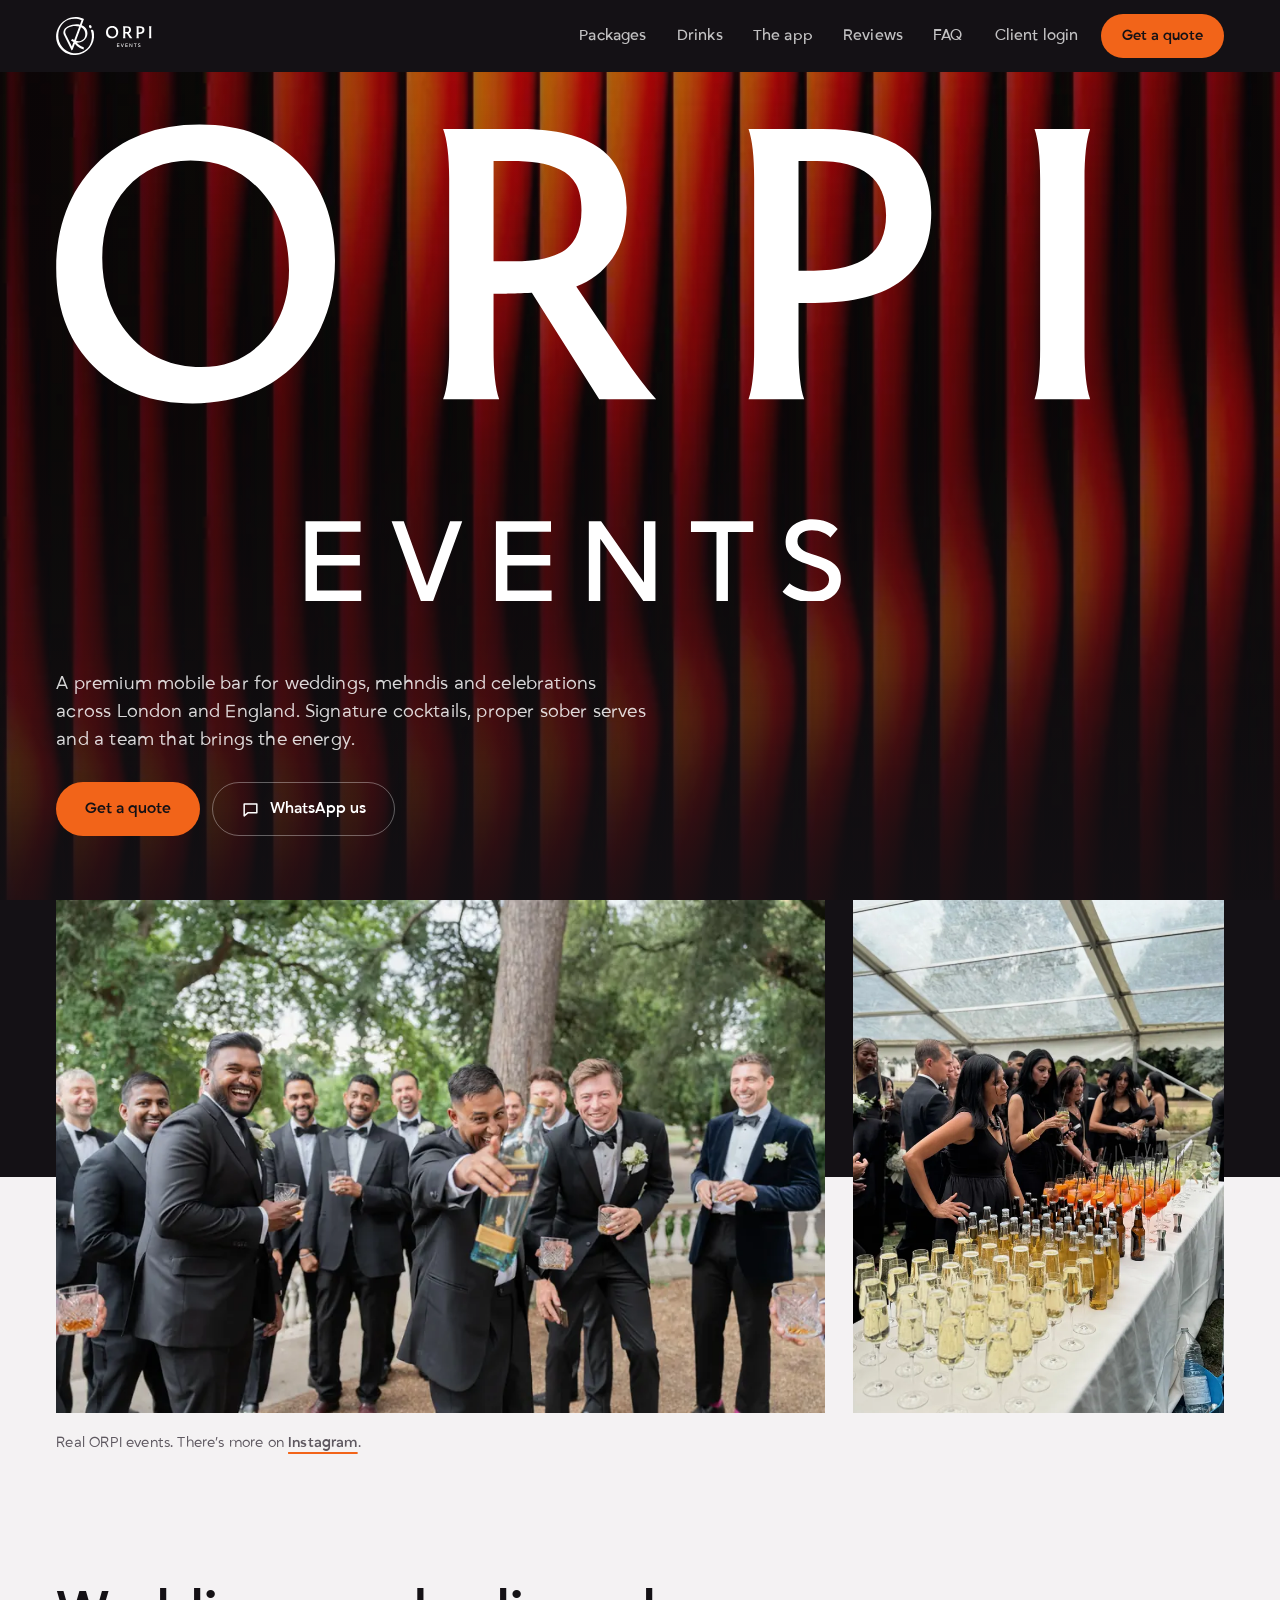
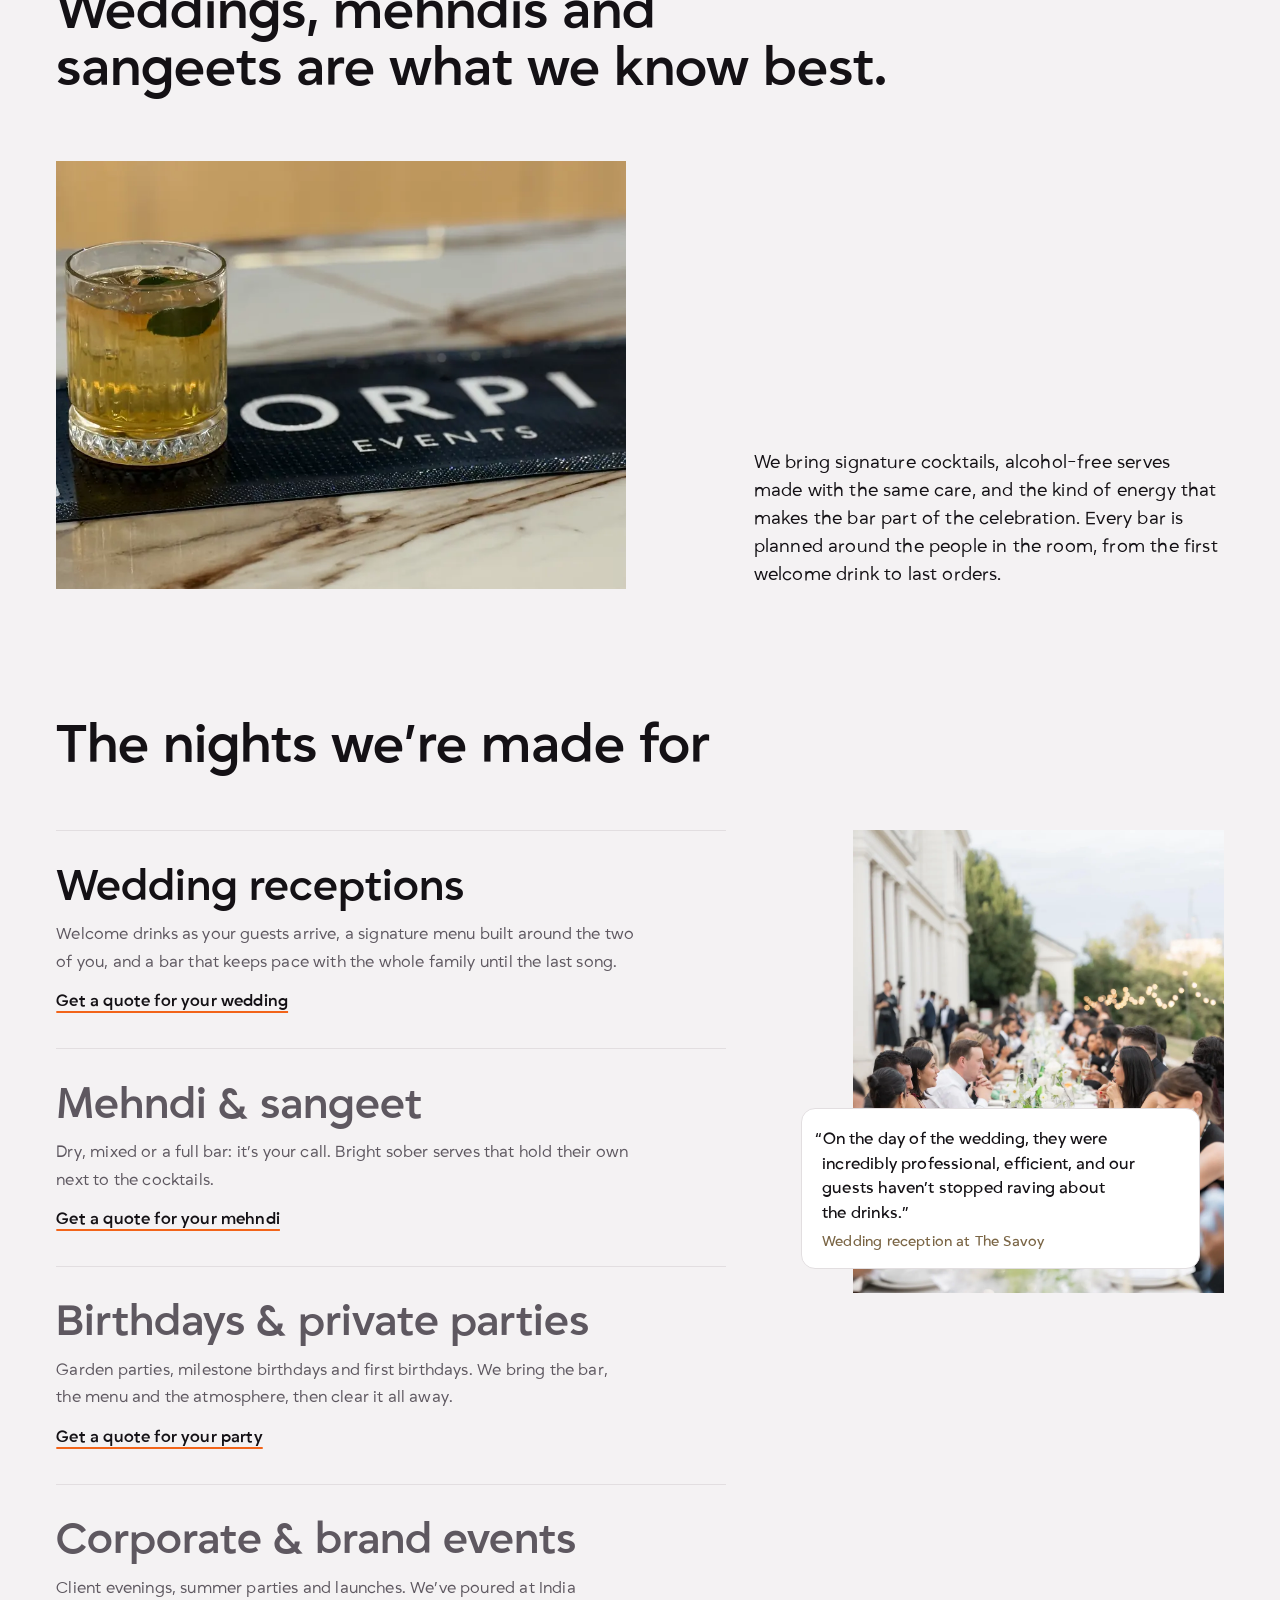
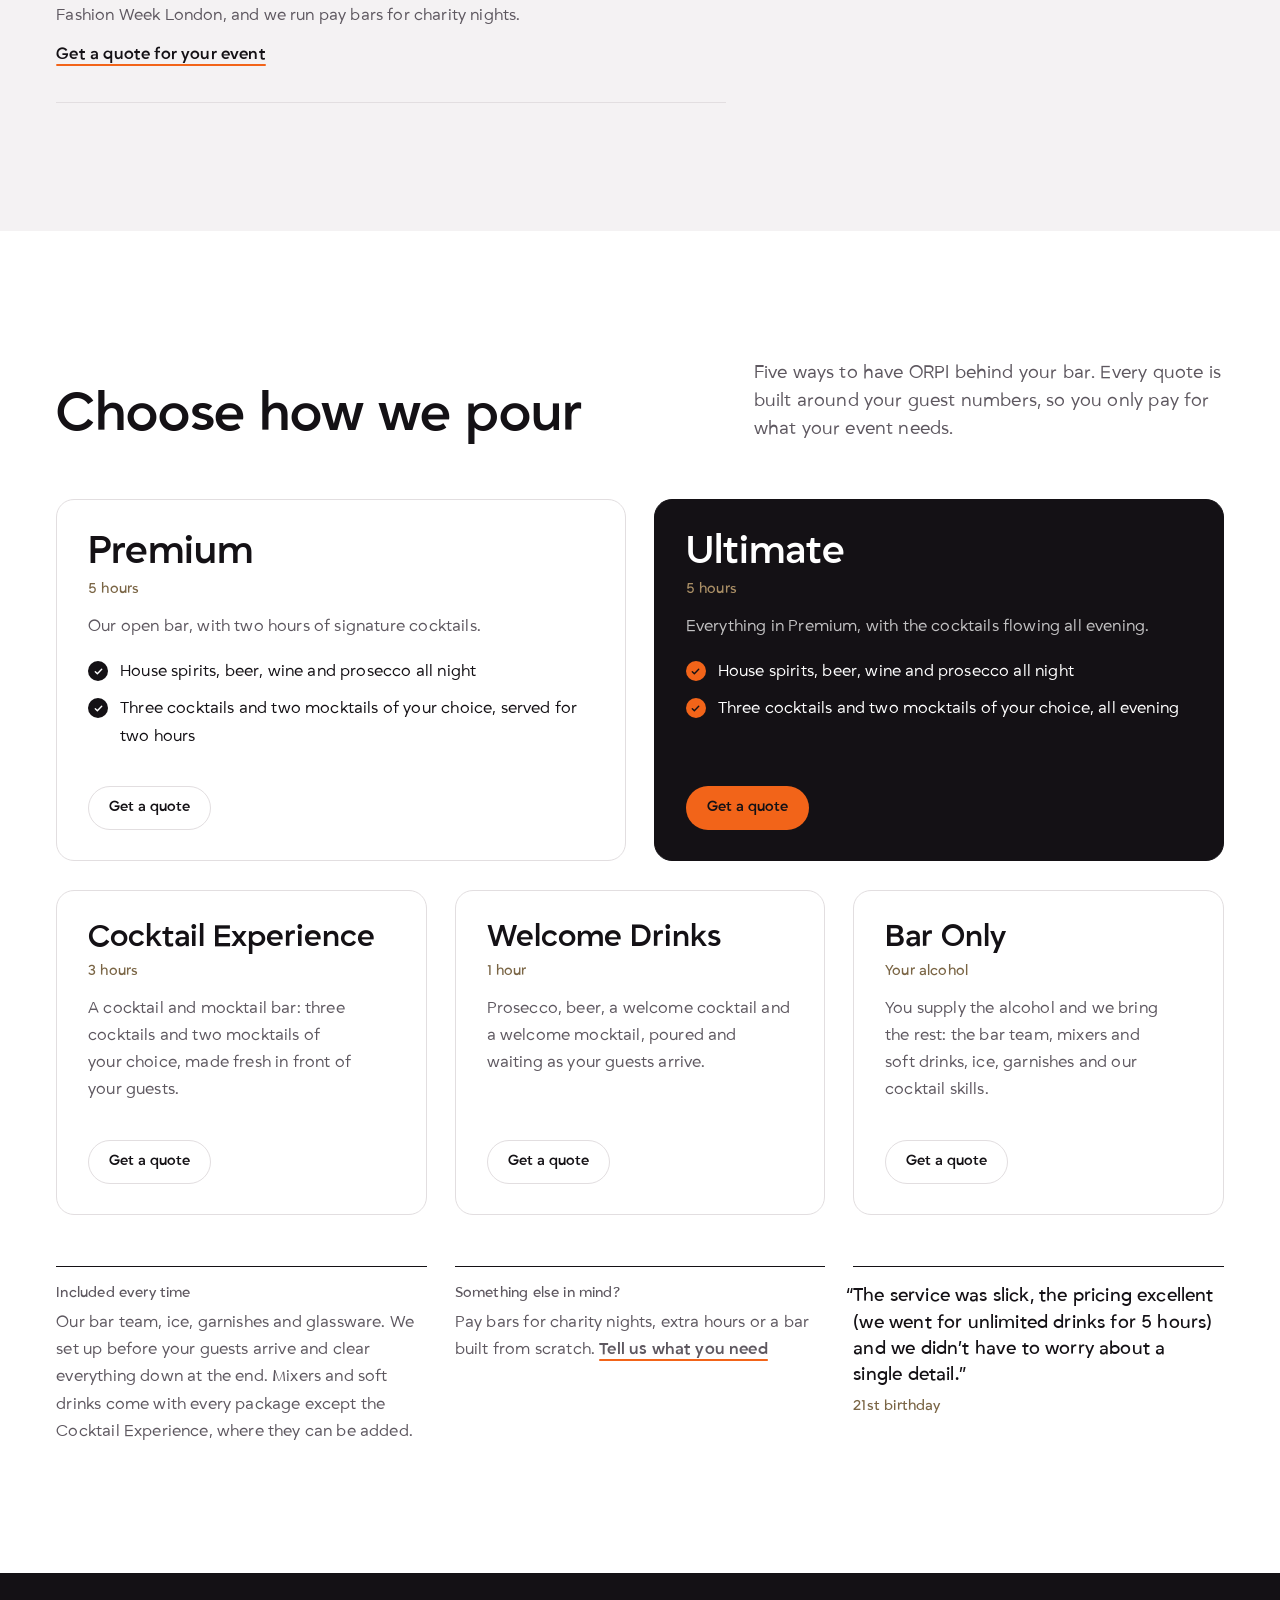
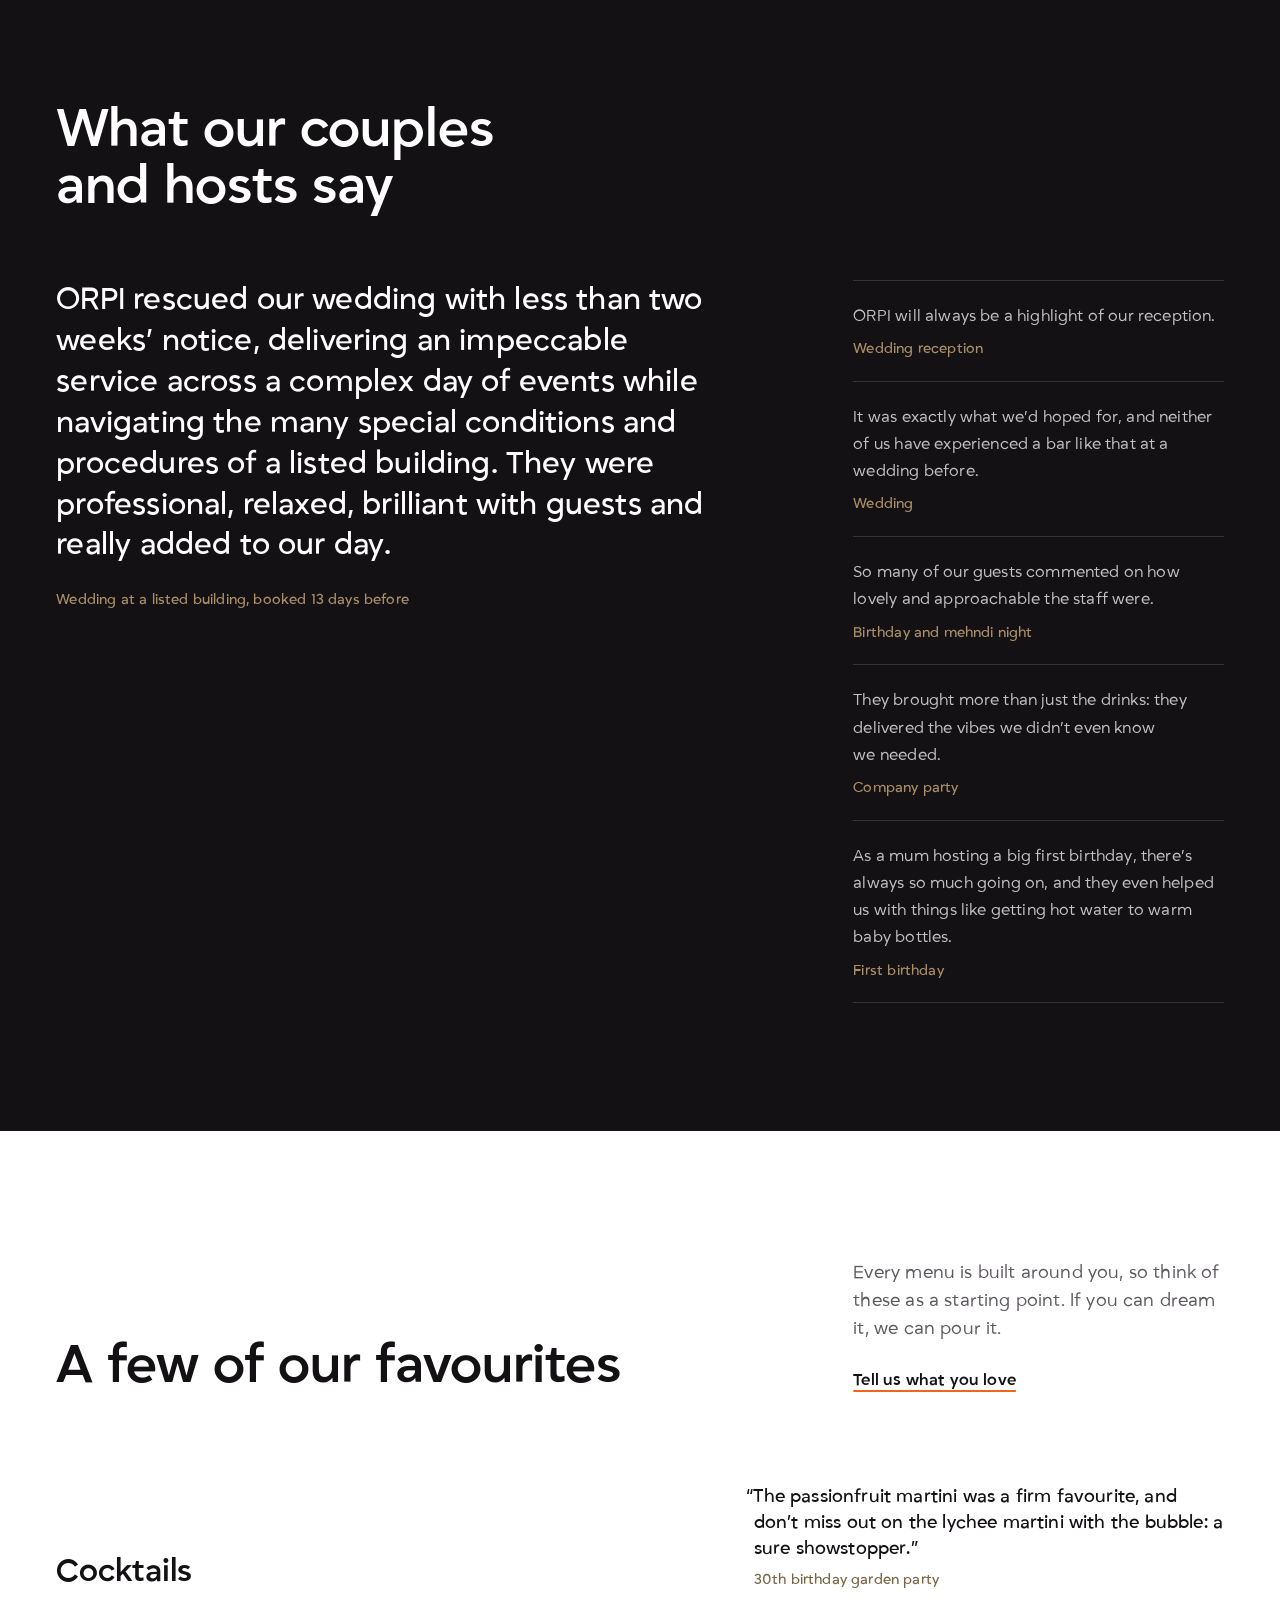
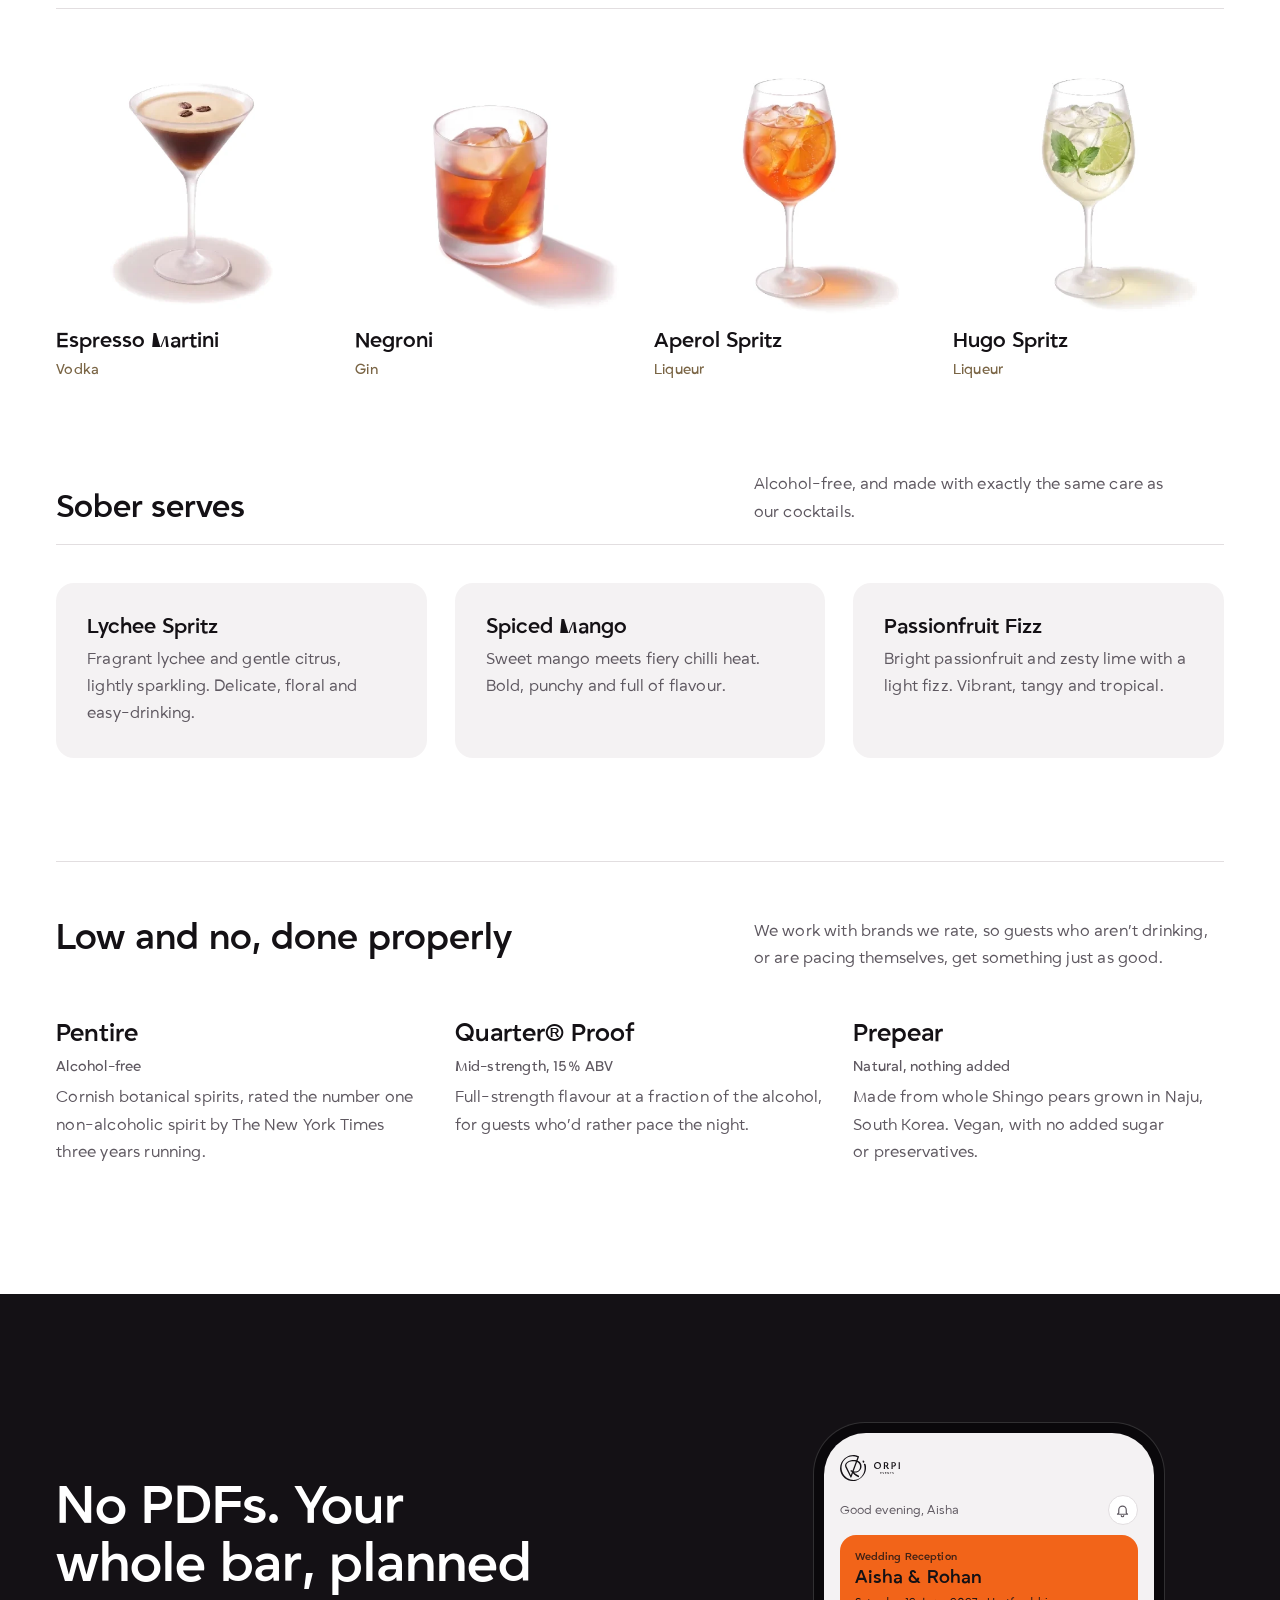
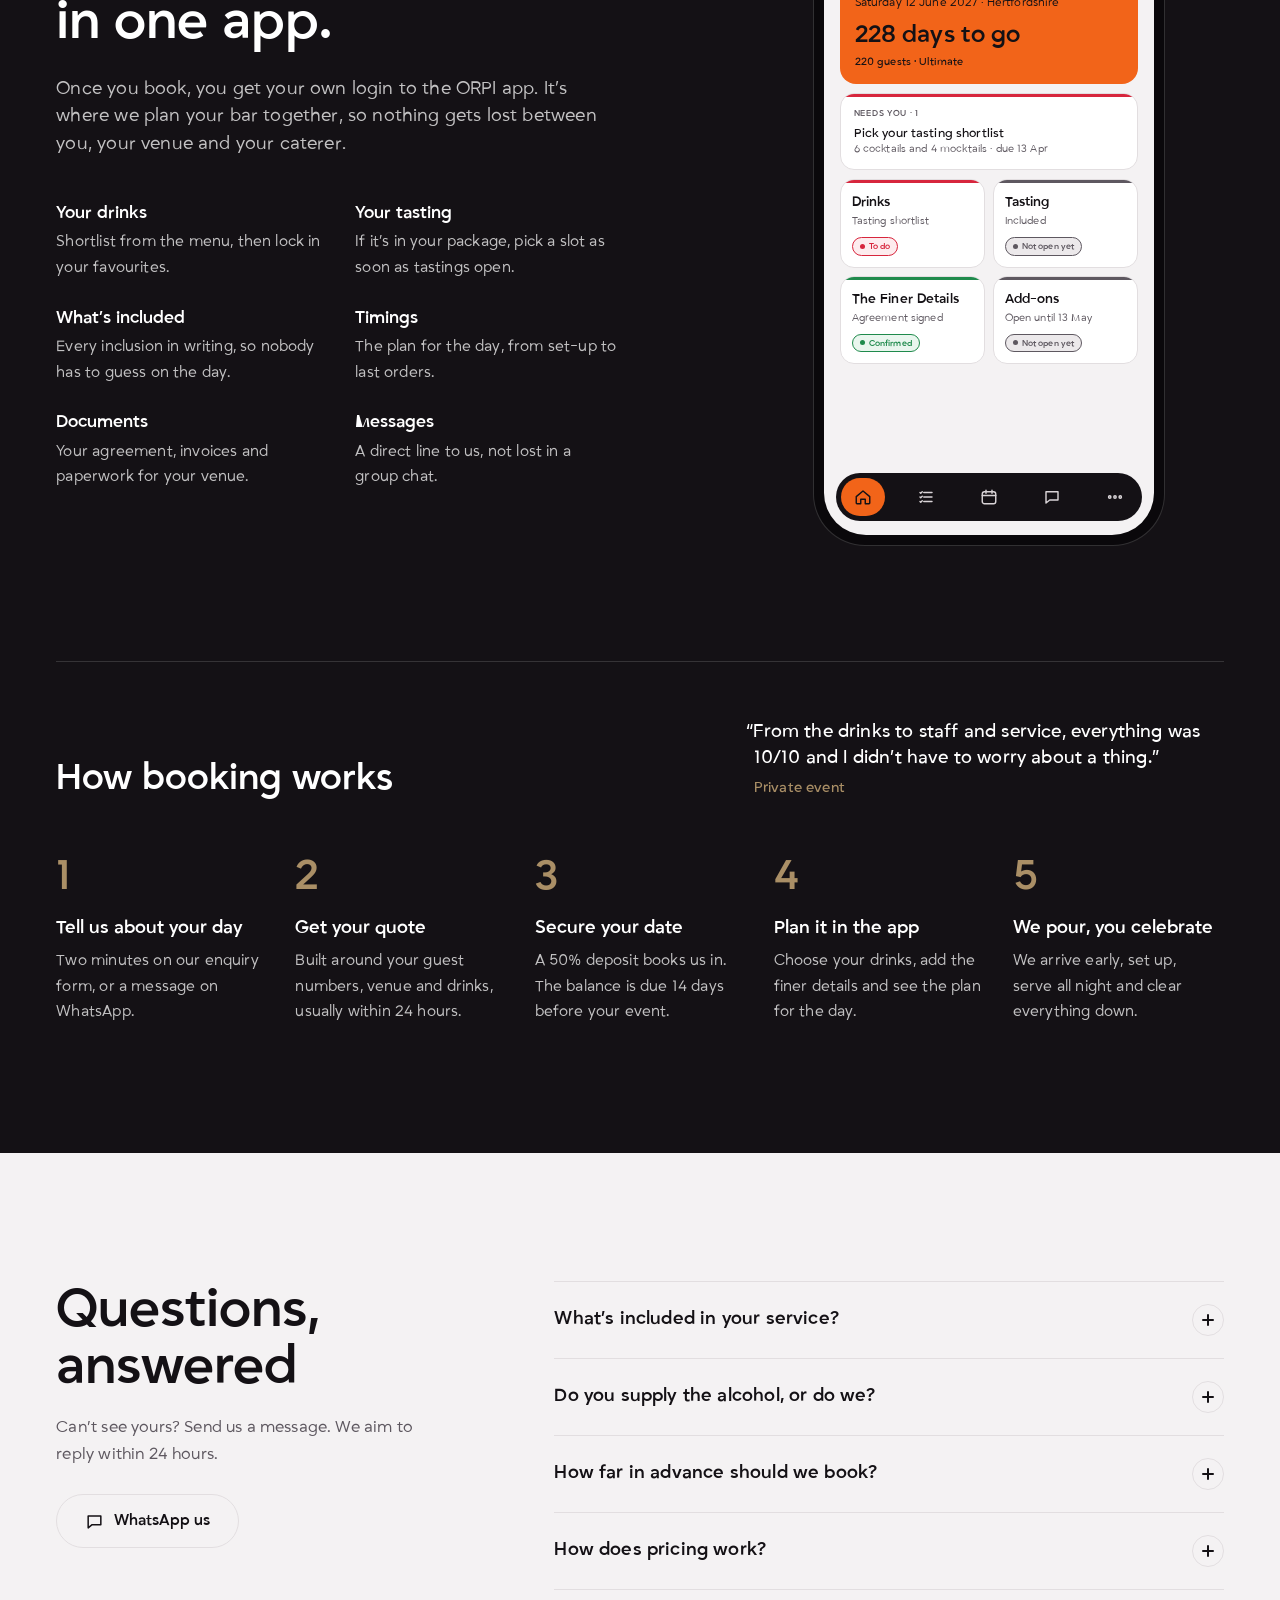
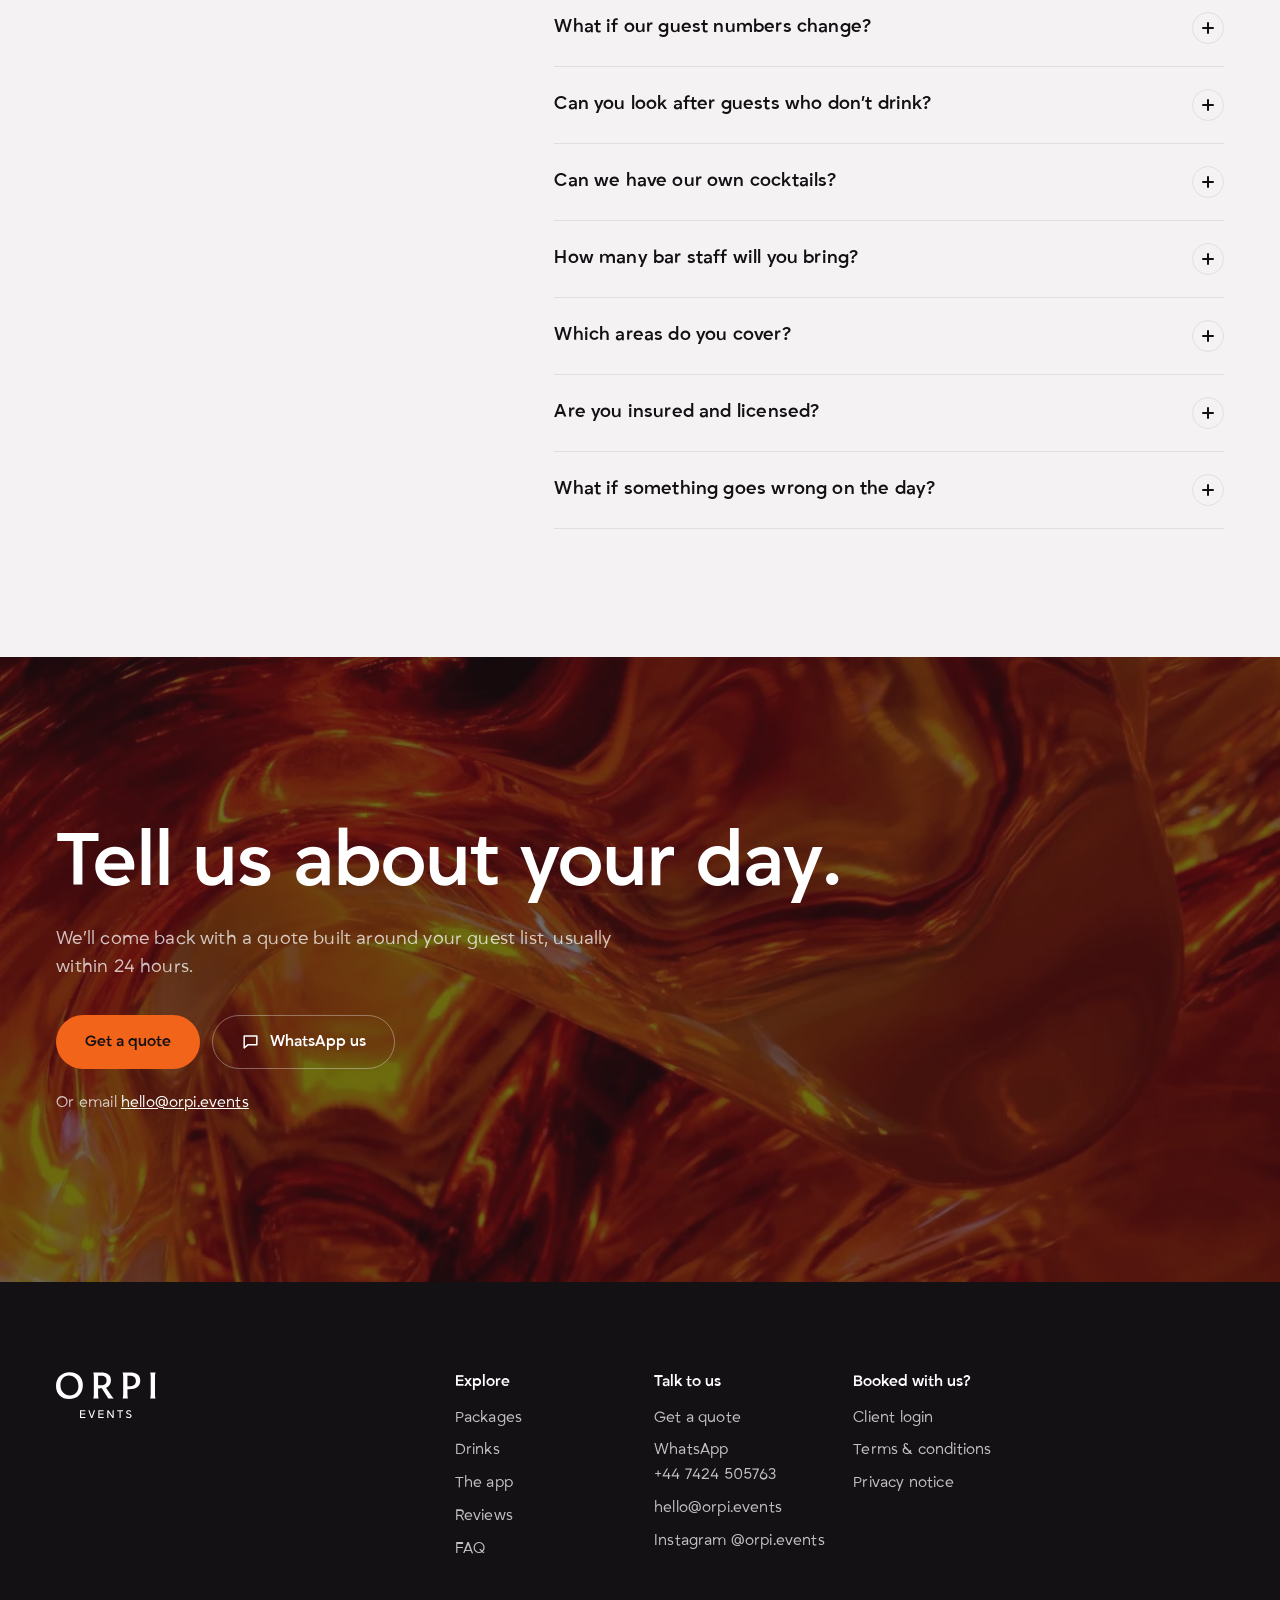
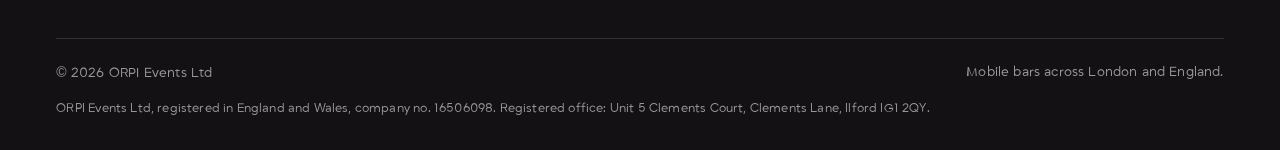
==== commit d5c0b7ec: "Say Mehndi, as everywhere else Ruds (30 Oct): the website should say Mehndi like the booking app. He" ====
--- a/index.html
+++ b/index.html
@@ -3,15 +3,15 @@
 <head>
 <meta charset="utf-8">
 <meta name="viewport" content="width=device-width, initial-scale=1, viewport-fit=cover">
-<title>London mobile bar hire for weddings &amp; mendhis | ORPI Events</title>
-<meta name="description" content="Premium mobile bar hire for South Asian weddings, mendhis, sangeets and parties across London and England. Signature cocktails and proper sober serves.">
+<title>London mobile bar hire for weddings &amp; mehndis | ORPI Events</title>
+<meta name="description" content="Premium mobile bar hire for South Asian weddings, mehndis, sangeets and parties across London and England. Signature cocktails and proper sober serves.">
 <meta name="robots" content="index, follow">
 <link rel="canonical" href="https://orpi.events/">
 <meta name="theme-color" content="#141115">
 <meta property="og:type" content="website">
 <meta property="og:site_name" content="ORPI Events">
 <meta property="og:title" content="ORPI Events | Premium mobile bar">
-<meta property="og:description" content="Premium mobile bar hire for South Asian weddings, mendhis, sangeets and parties across London and England. Signature cocktails and proper sober serves.">
+<meta property="og:description" content="Premium mobile bar hire for South Asian weddings, mehndis, sangeets and parties across London and England. Signature cocktails and proper sober serves.">
 <meta property="og:url" content="https://orpi.events/">
 <meta property="og:image" content="https://orpi.events/og.jpg">
 <meta property="og:image:width" content="1200">
@@ -27,7 +27,7 @@
 <link rel="preload" href="/assets/brand/textures/fractual-glass.webp" as="image" type="image/webp">
 <link rel="stylesheet" href="/assets/css/site.css?v=5730ebeb37">
 <script>document.documentElement.classList.add('js')</script>
-<script type="application/ld+json">{"@context": "https://schema.org", "@type": "LocalBusiness", "name": "ORPI Events", "legalName": "ORPI Events Ltd", "url": "https://orpi.events", "logo": "https://orpi.events/apple-touch-icon.png", "image": "https://orpi.events/og.jpg", "description": "Premium mobile bar for weddings, mendhis, sangeets, birthdays and corporate events across London and England.", "email": "hello@orpi.events", "telephone": "+447424505763", "foundingDate": "2025-07", "address": {"@type": "PostalAddress", "addressRegion": "London", "addressCountry": "GB"}, "areaServed": {"@type": "AdministrativeArea", "name": "England"}, "sameAs": ["https://www.instagram.com/orpi.events/"]}</script>
+<script type="application/ld+json">{"@context": "https://schema.org", "@type": "LocalBusiness", "name": "ORPI Events", "legalName": "ORPI Events Ltd", "url": "https://orpi.events", "logo": "https://orpi.events/apple-touch-icon.png", "image": "https://orpi.events/og.jpg", "description": "Premium mobile bar for weddings, mehndis, sangeets, birthdays and corporate events across London and England.", "email": "hello@orpi.events", "telephone": "+447424505763", "foundingDate": "2025-07", "address": {"@type": "PostalAddress", "addressRegion": "London", "addressCountry": "GB"}, "areaServed": {"@type": "AdministrativeArea", "name": "England"}, "sameAs": ["https://www.instagram.com/orpi.events/"]}</script>
 <script type="application/ld+json">{"@context": "https://schema.org", "@type": "FAQPage", "mainEntity": [{"@type": "Question", "name": "What’s included in your service?", "acceptedAnswer": {"@type": "Answer", "text": "Everything you need for a fully running bar: our team, the equipment and bar tools, glassware, ice, mixers and garnishes (or we work with what your venue provides). We set up before your guests arrive and clear everything down at the end of the night. A Cocktail Experience is your cocktails and mocktails, and soft drinks on the bar can be added. Your quote lists exactly what’s included, so there are no surprises."}}, {"@type": "Question", "name": "Do you supply the alcohol, or do we?", "acceptedAnswer": {"@type": "Answer", "text": "Either works. On Premium and Ultimate we source and supply all the alcohol. On Bar Only, you supply the alcohol and we bring everything else, and we’ll advise you on quantities. If you only need us for arrivals, there’s Welcome Drinks."}}, {"@type": "Question", "name": "How far in advance should we book?", "acceptedAnswer": {"@type": "Answer", "text": "Ideally at least a month before, so we can give your event the attention it deserves. If your date is sooner, get in touch anyway: we’ll do everything we can to make it work. Summer weekends go quickly, so earlier is always better."}}, {"@type": "Question", "name": "How does pricing work?", "acceptedAnswer": {"@type": "Answer", "text": "Every event is different, so we don’t have a fixed price list. We build your quote around your guest numbers, package, drinks and venue, usually within 24 hours of your enquiry. A 50% deposit secures your date, and the balance is due 14 days before your event."}}, {"@type": "Question", "name": "What if our guest numbers change?", "acceptedAnswer": {"@type": "Answer", "text": "Your quote is based on the guest numbers you give us when you book, and that becomes your minimum charge, so if final numbers come in lower the price stays the same. If numbers go up, we’ll agree the extra with you in writing. Please confirm final numbers at least 7 days before your event."}}, {"@type": "Question", "name": "Can you look after guests who don’t drink?", "acceptedAnswer": {"@type": "Answer", "text": "Absolutely, and we do it properly. Our sober serves are made with the same care as our cocktails, and we pour Pentire, the alcohol-free spirit The New York Times has rated number one three years running, plus Quarter® Proof mid-strength spirits at 15% ABV."}}, {"@type": "Question", "name": "Can we have our own cocktails?", "acceptedAnswer": {"@type": "Answer", "text": "Yes, and we love building them. Our menu is a starting point, not a limit. Bring us a favourite, a theme or a completely new idea and we’ll make it happen."}}, {"@type": "Question", "name": "How many bar staff will you bring?", "acceptedAnswer": {"@type": "Answer", "text": "It depends on your guest numbers, the timings and the service style. We staff every event so nobody waits long at the bar, and we confirm the team size when we put your package together."}}, {"@type": "Question", "name": "Which areas do you cover?", "acceptedAnswer": {"@type": "Answer", "text": "We’re based in London and cover events across England. Travel is built into your quote, so there are no surprise costs."}}, {"@type": "Question", "name": "Are you insured and licensed?", "acceptedAnswer": {"@type": "Answer", "text": "Yes. We carry £5m public liability insurance and our team holds personal licences. Most venues have a premises licence that covers the bar. If yours doesn’t, you may need a Temporary Event Notice, so tell us when you book and we’ll talk you through it.If your venue needs our insurance, licences or risk assessment, you can request them in your ORPI app."}}, {"@type": "Question", "name": "What if something goes wrong on the day?", "acceptedAnswer": {"@type": "Answer", "text": "We plan thoroughly, arrive early and always have a backup. One of our favourite reviews is from a couple whose original bar company put its price up two weeks before their wedding: we stepped in with 13 days to go, ran a tasting at their home within days, and served their signature cocktails all night."}}]}</script>
 </head>
 <body>
@@ -58,10 +58,10 @@
 <section class="hero">
   <div class="hero-bg" aria-hidden="true"><i></i></div>
   <div class="wrap">
-    <h1 class="hero-title"><svg class="hero-word" viewBox="7 117 411 190" fill="currentColor" aria-hidden="true"><path d="M64.66,214.02c10.37,0,18.79-3.66,25.26-10.98,6.47-7.32,9.7-16.49,9.7-27.5,0-12.61-3.66-23.04-10.98-31.27-7.32-8.23-16.7-12.35-28.14-12.35-10.48,0-18.95,3.64-25.42,10.91-6.47,7.27-9.7,16.52-9.7,27.75,0,12.51,3.66,22.88,10.98,31.11,7.32,8.23,16.76,12.35,28.31,12.35M61.29,228.46c-16.25,0-29.35-4.89-39.29-14.68-9.95-9.78-14.92-22.8-14.92-39.05s5.27-30.63,15.8-41.22c10.53-10.58,24.24-15.87,41.14-15.87s29.29,4.92,39.13,14.75c9.83,9.84,14.75,22.93,14.75,39.29s-5.21,30.45-15.64,40.98c-10.42,10.53-24.08,15.8-40.97,15.8"/><path d="M180.93,172h8.66c3.63,0,6.82-.24,9.54-.72,2.72-.48,5.45-1.36,8.18-2.65,2.73-1.28,4.84-3.37,6.33-6.25,1.5-2.88,2.25-6.46,2.25-10.74s-.72-7.59-2.16-10.26c-1.44-2.67-3.58-4.65-6.41-5.93-2.83-1.28-5.75-2.16-8.74-2.65-2.99-.48-6.58-.72-10.75-.72h-6.89v39.93ZM245.55,226.85h-22.61l-26.78-42.34c-4.92.22-8.34.32-10.26.32h-4.97v21.97c0,9.09.75,15.77,2.24,20.05h-22.29c1.6-4.17,2.41-10.85,2.41-20.05v-67.51c0-9.09-.8-15.72-2.41-19.89h30.79c28.12,0,42.18,10.37,42.18,31.11,0,8.23-1.9,15.02-5.69,20.37-3.8,5.35-8.58,9.04-14.35,11.07l18.6,27.58c4.49,6.74,8.87,12.51,13.15,17.32"/><path d="M308.26,175.69c19.14,0,28.71-7.32,28.71-21.97s-9.14-21.65-27.42-21.65h-7.38v43.62h6.1ZM311.79,119.4c13.79,0,24.43,2.57,31.91,7.7,7.48,5.13,11.23,13.63,11.23,25.5,0,23.95-15.45,35.92-46.35,35.92h-6.41v18.28c0,9.09.75,15.77,2.25,20.05h-22.13c1.49-4.28,2.24-10.96,2.24-20.05v-67.52c0-8.98-.75-15.61-2.24-19.89h29.51Z"/><path d="M395.98,226.85c1.49-4.28,2.24-10.96,2.24-20.05v-67.51c0-8.98-.75-15.61-2.24-19.89h22.13c-1.5,4.28-2.25,10.9-2.25,19.89v67.51c0,9.09.75,15.77,2.25,20.05h-22.13Z"/><path d="M128.33,307.07h-22.14v-31.8h21.89v4.25h-17.35v9.18h17.06v4.21h-17.06v9.91h17.59v4.25Z"/><path d="M140.41,275.27h4.83l9.18,25.62h.1l9.14-25.62h4.83l-11.6,31.8h-4.83l-11.65-31.8Z"/><path d="M204.02,307.07h-22.14v-31.8h21.89v4.25h-17.35v9.18h17.06v4.21h-17.06v9.91h17.59v4.25Z"/><path d="M218.81,275.27h4.88l17.06,24.41v-24.41h4.54v31.8h-4.78l-17.16-24.75v24.75h-4.54v-31.8Z"/><path d="M284.15,279.57h-10.05v27.5h-4.54v-27.5h-10.15v-4.3h24.75v4.3Z"/><path d="M314.8,281.79c-.32-.35-.73-.71-1.23-1.06-.5-.35-1.07-.67-1.72-.94-.64-.27-1.34-.49-2.08-.65-.74-.16-1.5-.24-2.27-.24-1.84,0-3.25.39-4.25,1.16-1,.77-1.5,1.84-1.5,3.19,0,.71.14,1.32.43,1.84.29.52.69.98,1.21,1.38.52.4,1.11.75,1.79,1.04s1.4.56,2.18.82c1.22.42,2.52.85,3.89,1.31,1.37.45,2.63,1.02,3.77,1.72,1.14.69,2.09,1.59,2.85,2.68.76,1.1,1.14,2.51,1.14,4.25,0,1.42-.27,2.7-.82,3.84-.55,1.14-1.33,2.12-2.34,2.92-1.01.81-2.22,1.43-3.6,1.86-1.39.43-2.93.65-4.64.65-1.42,0-2.76-.14-4.01-.41-1.26-.27-2.39-.63-3.41-1.06-1.02-.44-1.89-.9-2.63-1.4-.74-.5-1.32-.96-1.74-1.38l2.8-3.38c.29.29.72.62,1.28.99.56.37,1.23.73,2.01,1.06s1.64.63,2.61.87,2,.36,3.09.36c2.03,0,3.65-.42,4.86-1.26,1.21-.84,1.81-1.98,1.81-3.43,0-.8-.19-1.49-.56-2.05-.37-.56-.88-1.05-1.52-1.47-.64-.42-1.38-.79-2.2-1.11-.82-.32-1.7-.63-2.63-.92-1.19-.39-2.4-.8-3.62-1.23-1.23-.44-2.34-1-3.34-1.69-1-.69-1.81-1.56-2.44-2.61-.63-1.05-.94-2.34-.94-3.89,0-1.38.25-2.63.75-3.75.5-1.11,1.21-2.05,2.13-2.83.92-.77,2.03-1.37,3.34-1.79,1.31-.42,2.75-.63,4.33-.63,2.19,0,4.2.36,6.02,1.09,1.82.72,3.2,1.65,4.13,2.78l-2.9,3.38Z"/></svg><span class="sr-only">ORPI Events, a premium mobile bar for weddings, mendhis and celebrations</span></h1>
+    <h1 class="hero-title"><svg class="hero-word" viewBox="7 117 411 190" fill="currentColor" aria-hidden="true"><path d="M64.66,214.02c10.37,0,18.79-3.66,25.26-10.98,6.47-7.32,9.7-16.49,9.7-27.5,0-12.61-3.66-23.04-10.98-31.27-7.32-8.23-16.7-12.35-28.14-12.35-10.48,0-18.95,3.64-25.42,10.91-6.47,7.27-9.7,16.52-9.7,27.75,0,12.51,3.66,22.88,10.98,31.11,7.32,8.23,16.76,12.35,28.31,12.35M61.29,228.46c-16.25,0-29.35-4.89-39.29-14.68-9.95-9.78-14.92-22.8-14.92-39.05s5.27-30.63,15.8-41.22c10.53-10.58,24.24-15.87,41.14-15.87s29.29,4.92,39.13,14.75c9.83,9.84,14.75,22.93,14.75,39.29s-5.21,30.45-15.64,40.98c-10.42,10.53-24.08,15.8-40.97,15.8"/><path d="M180.93,172h8.66c3.63,0,6.82-.24,9.54-.72,2.72-.48,5.45-1.36,8.18-2.65,2.73-1.28,4.84-3.37,6.33-6.25,1.5-2.88,2.25-6.46,2.25-10.74s-.72-7.59-2.16-10.26c-1.44-2.67-3.58-4.65-6.41-5.93-2.83-1.28-5.75-2.16-8.74-2.65-2.99-.48-6.58-.72-10.75-.72h-6.89v39.93ZM245.55,226.85h-22.61l-26.78-42.34c-4.92.22-8.34.32-10.26.32h-4.97v21.97c0,9.09.75,15.77,2.24,20.05h-22.29c1.6-4.17,2.41-10.85,2.41-20.05v-67.51c0-9.09-.8-15.72-2.41-19.89h30.79c28.12,0,42.18,10.37,42.18,31.11,0,8.23-1.9,15.02-5.69,20.37-3.8,5.35-8.58,9.04-14.35,11.07l18.6,27.58c4.49,6.74,8.87,12.51,13.15,17.32"/><path d="M308.26,175.69c19.14,0,28.71-7.32,28.71-21.97s-9.14-21.65-27.42-21.65h-7.38v43.62h6.1ZM311.79,119.4c13.79,0,24.43,2.57,31.91,7.7,7.48,5.13,11.23,13.63,11.23,25.5,0,23.95-15.45,35.92-46.35,35.92h-6.41v18.28c0,9.09.75,15.77,2.25,20.05h-22.13c1.49-4.28,2.24-10.96,2.24-20.05v-67.52c0-8.98-.75-15.61-2.24-19.89h29.51Z"/><path d="M395.98,226.85c1.49-4.28,2.24-10.96,2.24-20.05v-67.51c0-8.98-.75-15.61-2.24-19.89h22.13c-1.5,4.28-2.25,10.9-2.25,19.89v67.51c0,9.09.75,15.77,2.25,20.05h-22.13Z"/><path d="M128.33,307.07h-22.14v-31.8h21.89v4.25h-17.35v9.18h17.06v4.21h-17.06v9.91h17.59v4.25Z"/><path d="M140.41,275.27h4.83l9.18,25.62h.1l9.14-25.62h4.83l-11.6,31.8h-4.83l-11.65-31.8Z"/><path d="M204.02,307.07h-22.14v-31.8h21.89v4.25h-17.35v9.18h17.06v4.21h-17.06v9.91h17.59v4.25Z"/><path d="M218.81,275.27h4.88l17.06,24.41v-24.41h4.54v31.8h-4.78l-17.16-24.75v24.75h-4.54v-31.8Z"/><path d="M284.15,279.57h-10.05v27.5h-4.54v-27.5h-10.15v-4.3h24.75v4.3Z"/><path d="M314.8,281.79c-.32-.35-.73-.71-1.23-1.06-.5-.35-1.07-.67-1.72-.94-.64-.27-1.34-.49-2.08-.65-.74-.16-1.5-.24-2.27-.24-1.84,0-3.25.39-4.25,1.16-1,.77-1.5,1.84-1.5,3.19,0,.71.14,1.32.43,1.84.29.52.69.98,1.21,1.38.52.4,1.11.75,1.79,1.04s1.4.56,2.18.82c1.22.42,2.52.85,3.89,1.31,1.37.45,2.63,1.02,3.77,1.72,1.14.69,2.09,1.59,2.85,2.68.76,1.1,1.14,2.51,1.14,4.25,0,1.42-.27,2.7-.82,3.84-.55,1.14-1.33,2.12-2.34,2.92-1.01.81-2.22,1.43-3.6,1.86-1.39.43-2.93.65-4.64.65-1.42,0-2.76-.14-4.01-.41-1.26-.27-2.39-.63-3.41-1.06-1.02-.44-1.89-.9-2.63-1.4-.74-.5-1.32-.96-1.74-1.38l2.8-3.38c.29.29.72.62,1.28.99.56.37,1.23.73,2.01,1.06s1.64.63,2.61.87,2,.36,3.09.36c2.03,0,3.65-.42,4.86-1.26,1.21-.84,1.81-1.98,1.81-3.43,0-.8-.19-1.49-.56-2.05-.37-.56-.88-1.05-1.52-1.47-.64-.42-1.38-.79-2.2-1.11-.82-.32-1.7-.63-2.63-.92-1.19-.39-2.4-.8-3.62-1.23-1.23-.44-2.34-1-3.34-1.69-1-.69-1.81-1.56-2.44-2.61-.63-1.05-.94-2.34-.94-3.89,0-1.38.25-2.63.75-3.75.5-1.11,1.21-2.05,2.13-2.83.92-.77,2.03-1.37,3.34-1.79,1.31-.42,2.75-.63,4.33-.63,2.19,0,4.2.36,6.02,1.09,1.82.72,3.2,1.65,4.13,2.78l-2.9,3.38Z"/></svg><span class="sr-only">ORPI Events, a premium mobile bar for weddings, mehndis and celebrations</span></h1>
     <div class="hero-foot">
       <div class="hero-copy">
-        <p class="lead">A premium mobile bar for weddings, mendhis and celebrations across London and England. Signature cocktails, proper sober serves and a team that brings the energy.</p>
+        <p class="lead">A premium mobile bar for weddings, mehndis and celebrations across London and England. Signature cocktails, proper sober serves and a team that brings the energy.</p>
         <div class="actions">
           <a class="btn btn-primary" href="/enquire" data-nudge>Get a quote</a>
           <a class="btn btn-outline on-dark" href="https://wa.me/447424505763?text=Hi%20ORPI%2C%20I%E2%80%99d%20like%20to%20ask%20about%20a%20bar%20for%20my%20event."><svg viewBox="0 0 24 24" fill="none" stroke="currentColor" stroke-width="1.9" stroke-linecap="round" stroke-linejoin="round" aria-hidden="true"><path d="M4 5h16v11H9l-5 4z"/></svg>WhatsApp us</a>
@@ -87,7 +87,7 @@
 
 <section class="section intro">
   <div class="wrap grid">
-    <h2 class="h2 intro-head">Weddings, mendhis and sangeets are what we know best.</h2>
+    <h2 class="h2 intro-head">Weddings, mehndis and sangeets are what we know best.</h2>
     <figure class="intro-img">
       <img src="/assets/img/orpi-mat-1500.webp" srcset="/assets/img/orpi-mat-900.webp 900w, /assets/img/orpi-mat-1500.webp 1500w" sizes="(max-width: 899px) 100vw, 48vw" width="1500" height="1125" alt="An amber cocktail with fresh mint in a cut-glass tumbler, resting on an ORPI Events bar mat" loading="lazy">
     </figure>
@@ -113,13 +113,13 @@
       </li>
       <li class="occ" data-img="1">
         <div class="occ-img"><img src="/assets/img/aperol-900.webp" width="900" height="600" alt="" loading="lazy"></div>
-        <h3>Mendhi &amp; sangeet</h3>
+        <h3>Mehndi &amp; sangeet</h3>
         <p>Dry, mixed or a full bar: it’s your call. Bright sober serves that hold their own next to the cocktails.</p>
         <figure class="occ-rv" data-review="mendhi-night">
           <blockquote><p>We hired Orpi Events for my Mendhi night, and it was genuinely one of the best decisions we made for the celebration.</p></blockquote>
-          <figcaption class="label">Mendhi night</figcaption>
-        </figure>
-        <a class="link" href="/enquire?event=Mehndi%2FSangeet">Get a quote for your mendhi</a>
+          <figcaption class="label">Mehndi night</figcaption>
+        </figure>
+        <a class="link" href="/enquire?event=Mehndi%2FSangeet">Get a quote for your mehndi</a>
       </li>
       <li class="occ" data-img="2">
         <div class="occ-img"><img src="/assets/img/espresso-700.webp" width="700" height="1050" alt="" loading="lazy"></div>
@@ -231,7 +231,7 @@
       </figure>
       <figure data-review="birthday-and-mendhi">
         <blockquote><p>So many of our guests commented on how lovely and approachable the staff were.</p></blockquote>
-        <figcaption class="label">Birthday and mendhi night</figcaption>
+        <figcaption class="label">Birthday and mehndi night</figcaption>
       </figure>
       <figure data-review="company-party">
         <blockquote><p>They brought more than just the drinks: they delivered the vibes we didn’t even know we needed.</p></blockquote>
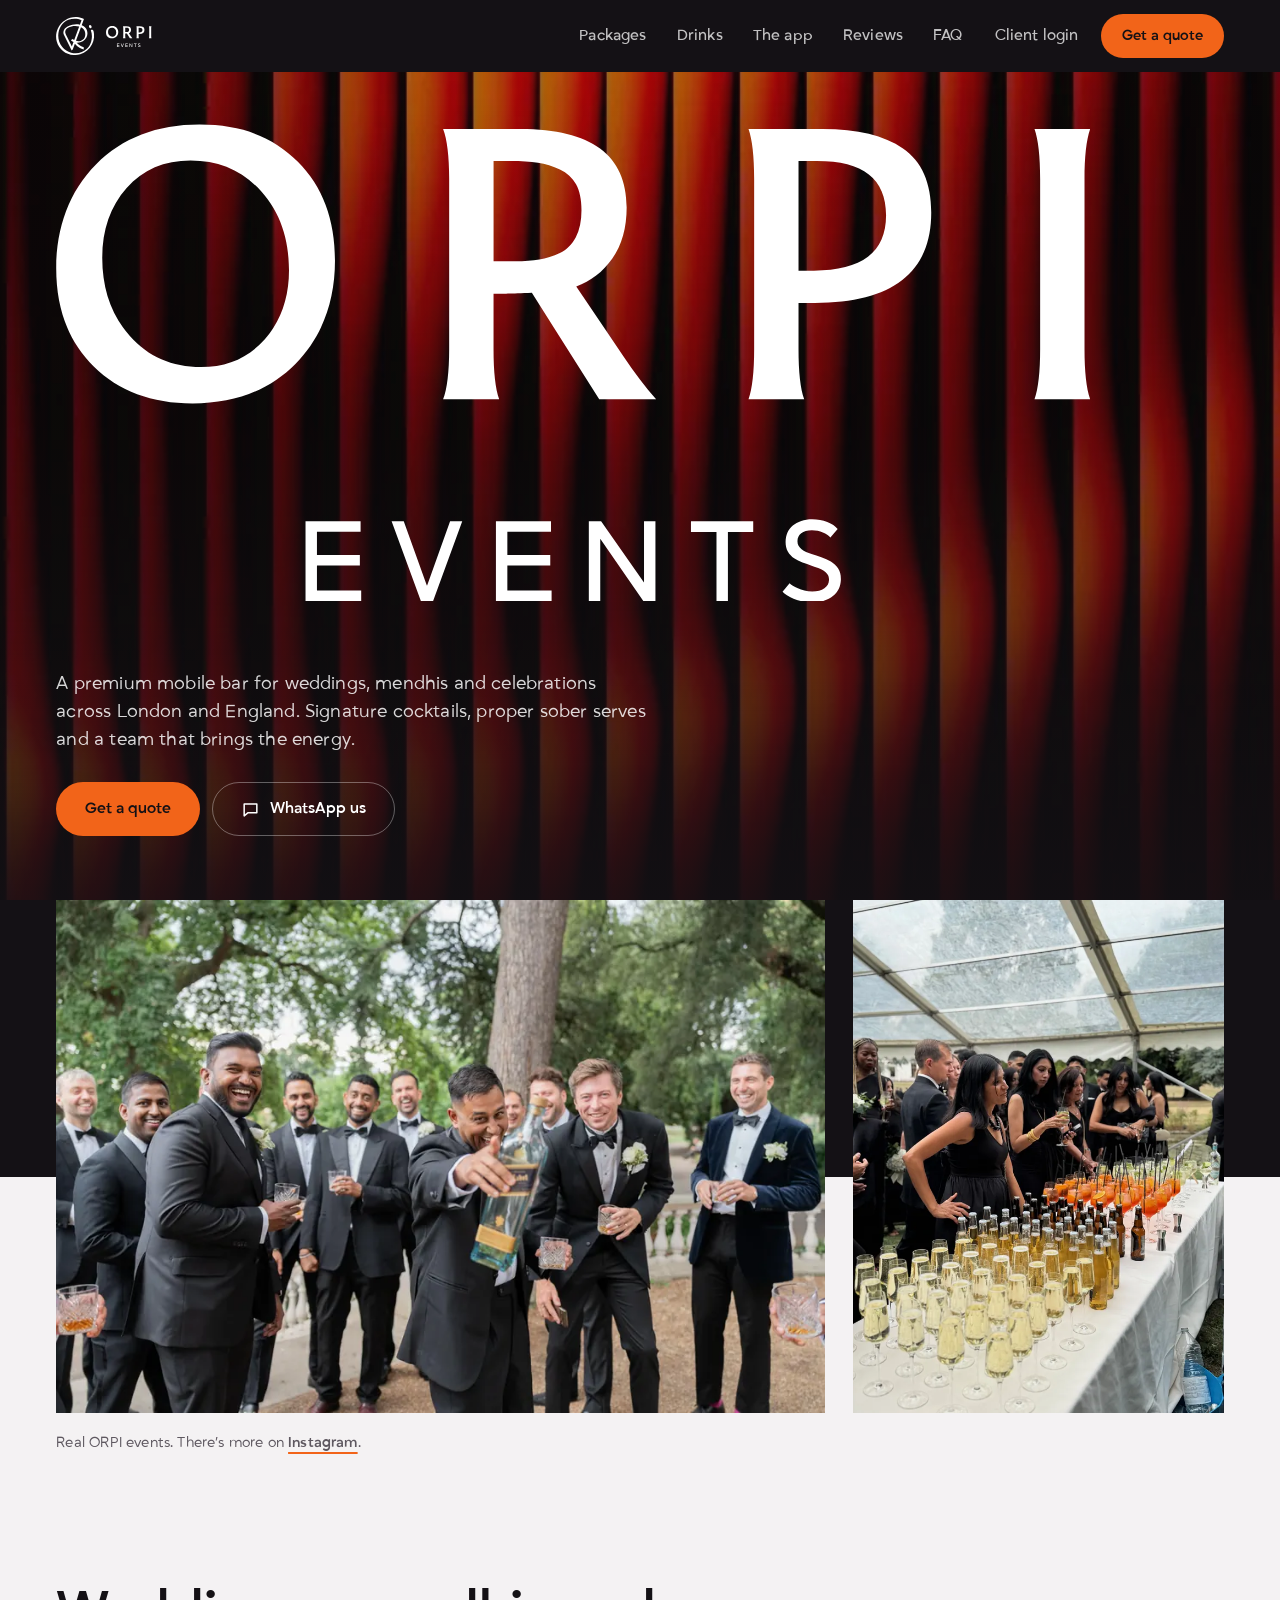
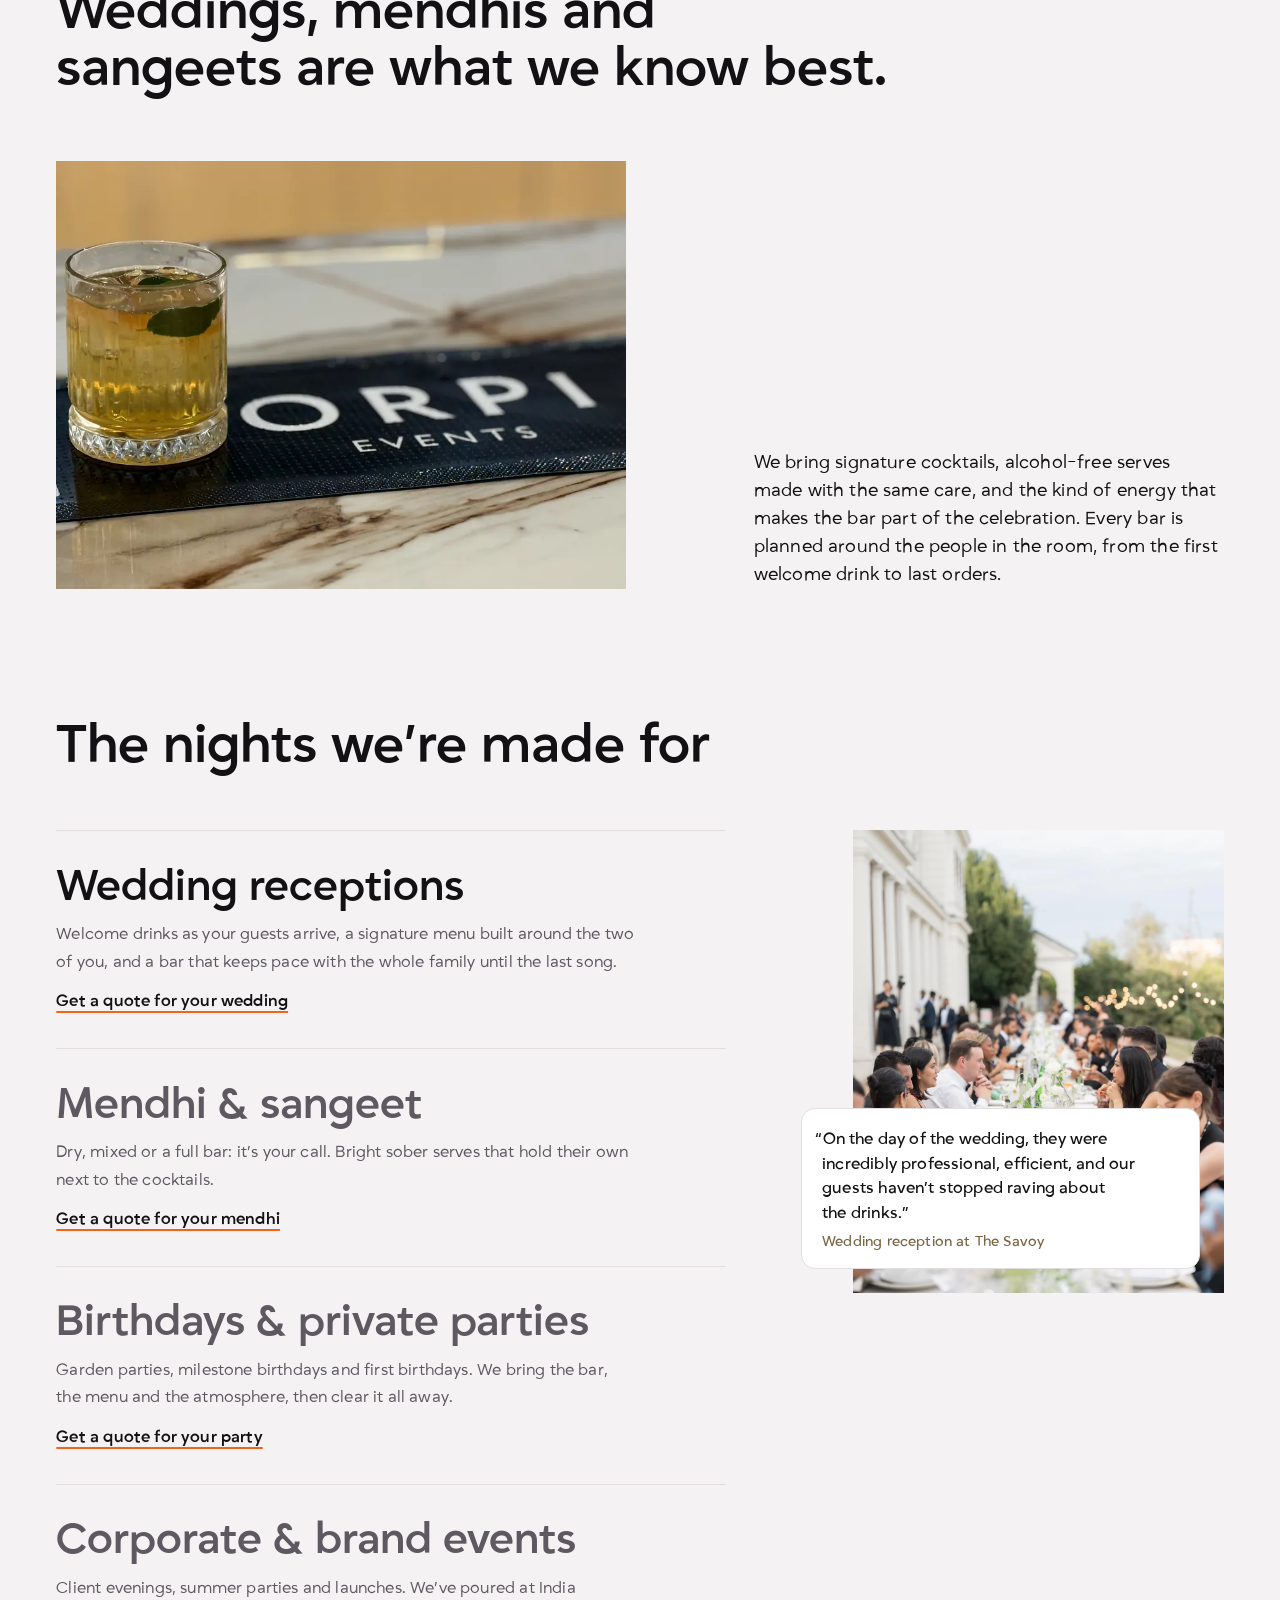
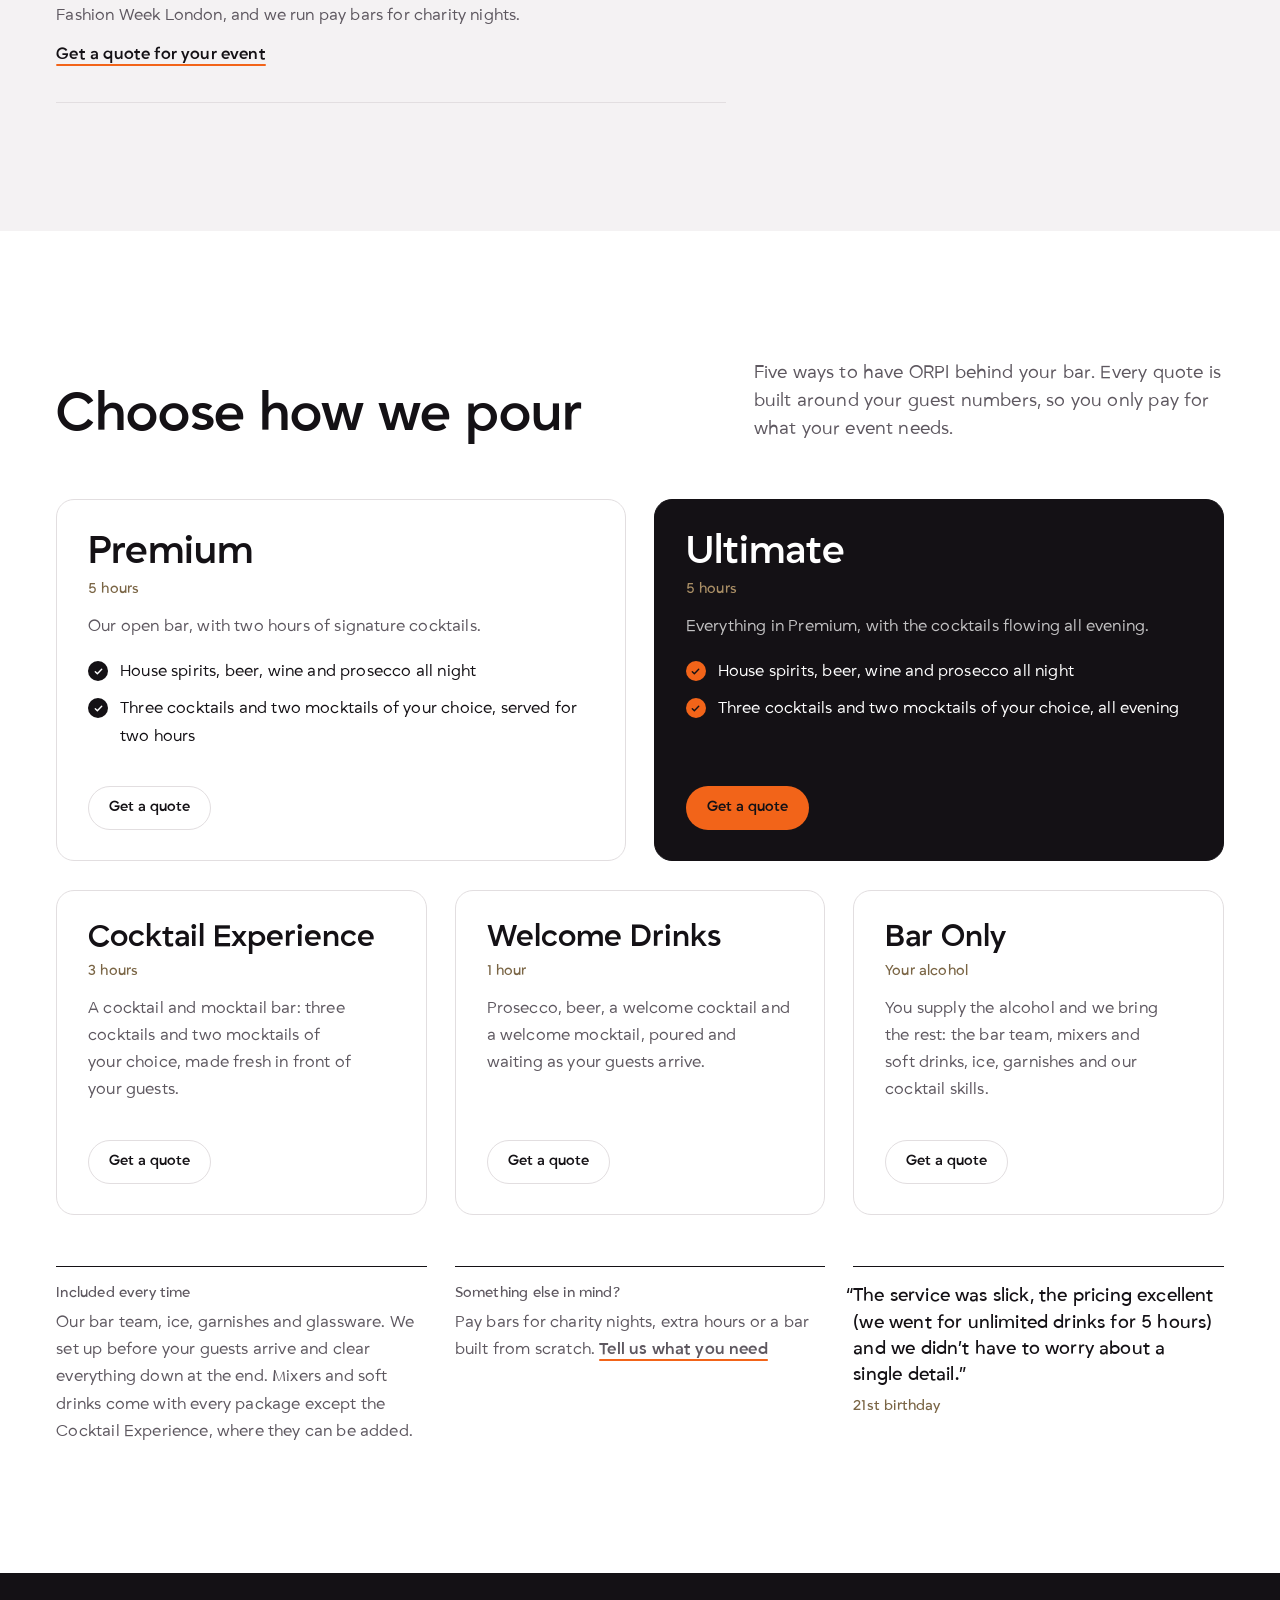
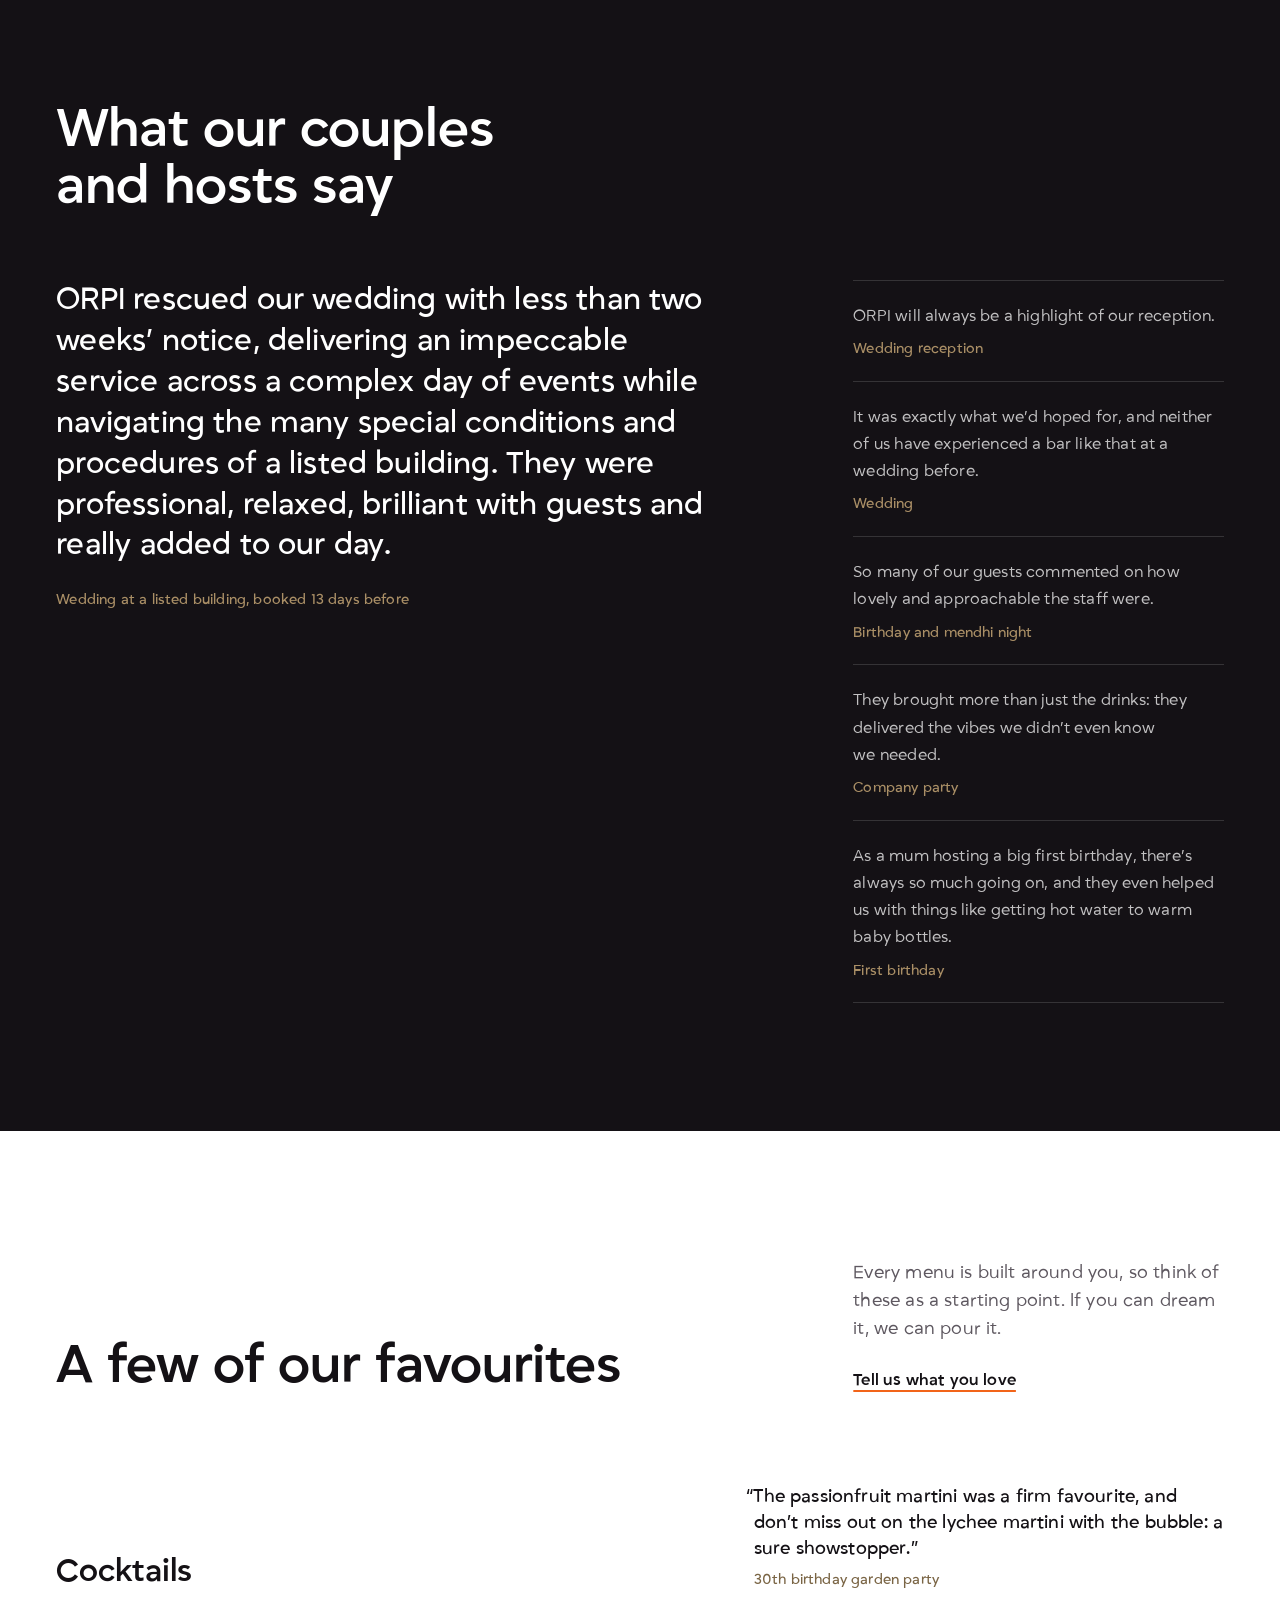
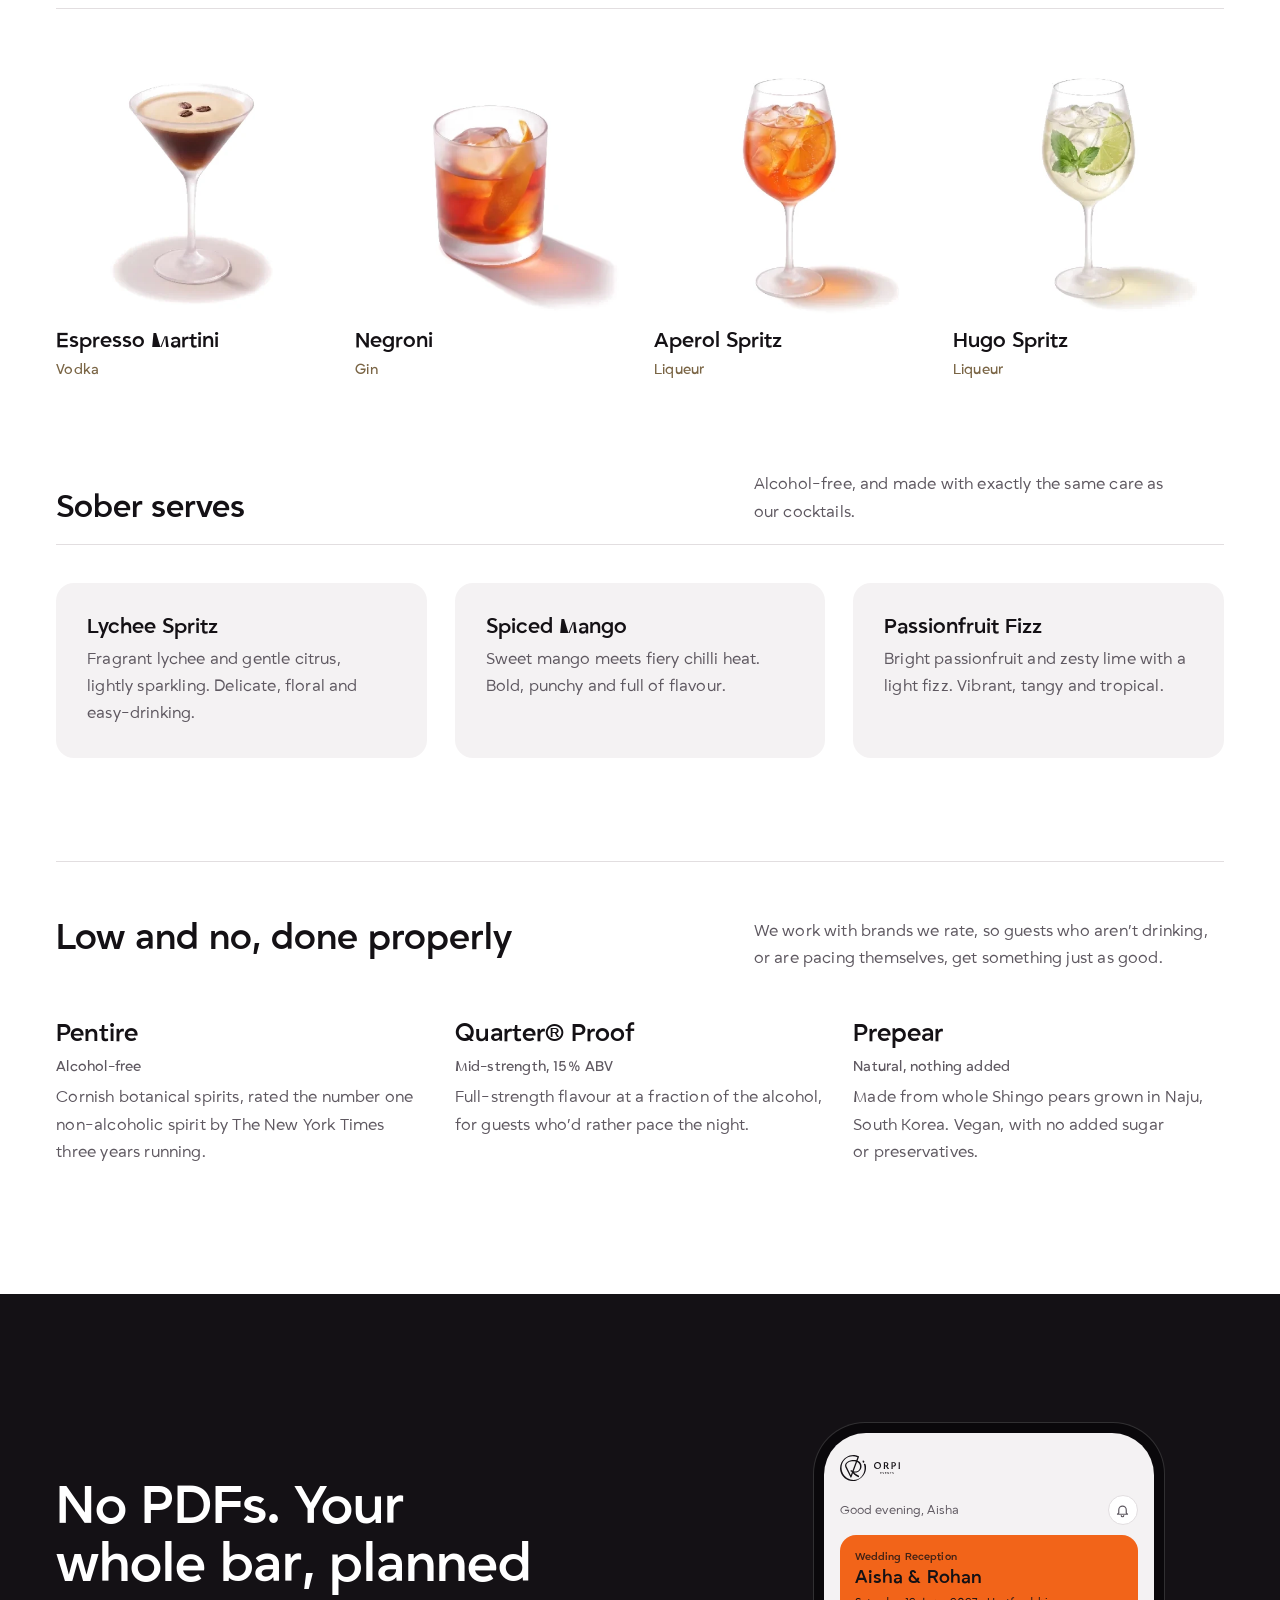
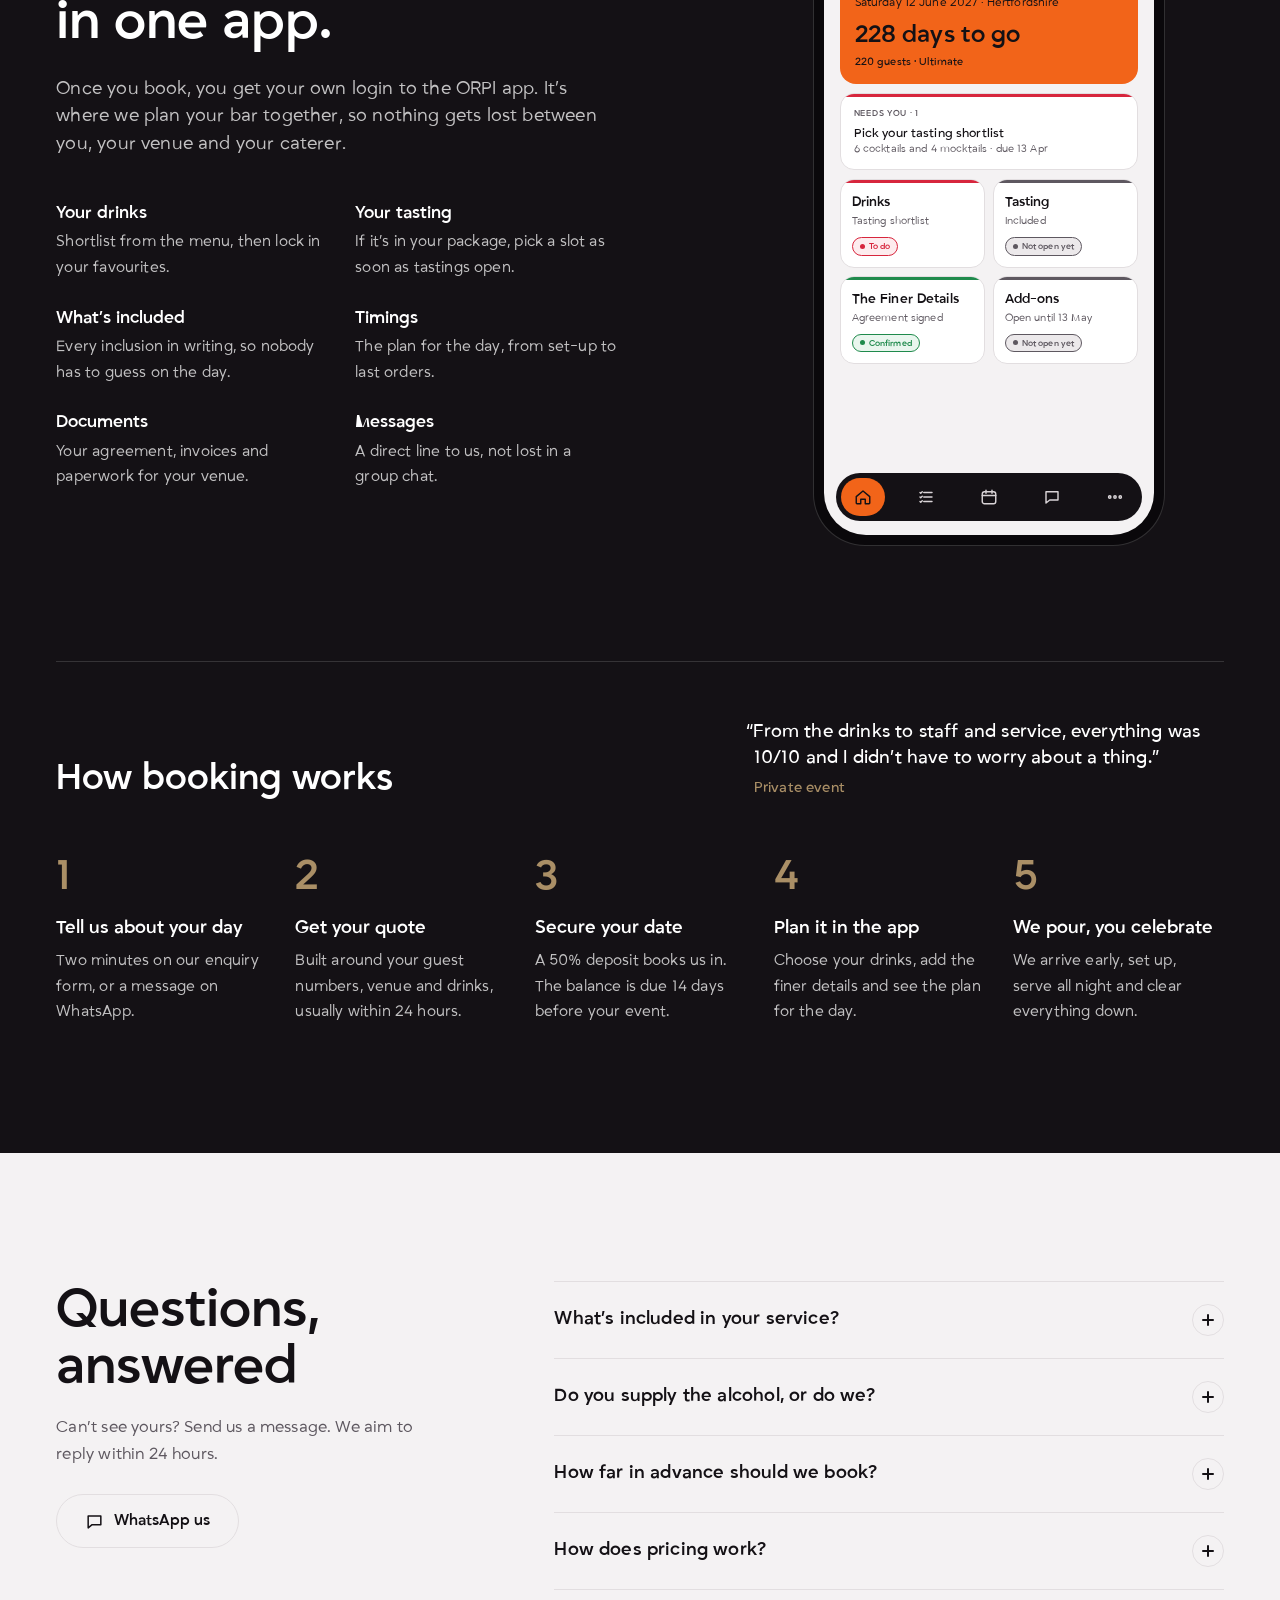
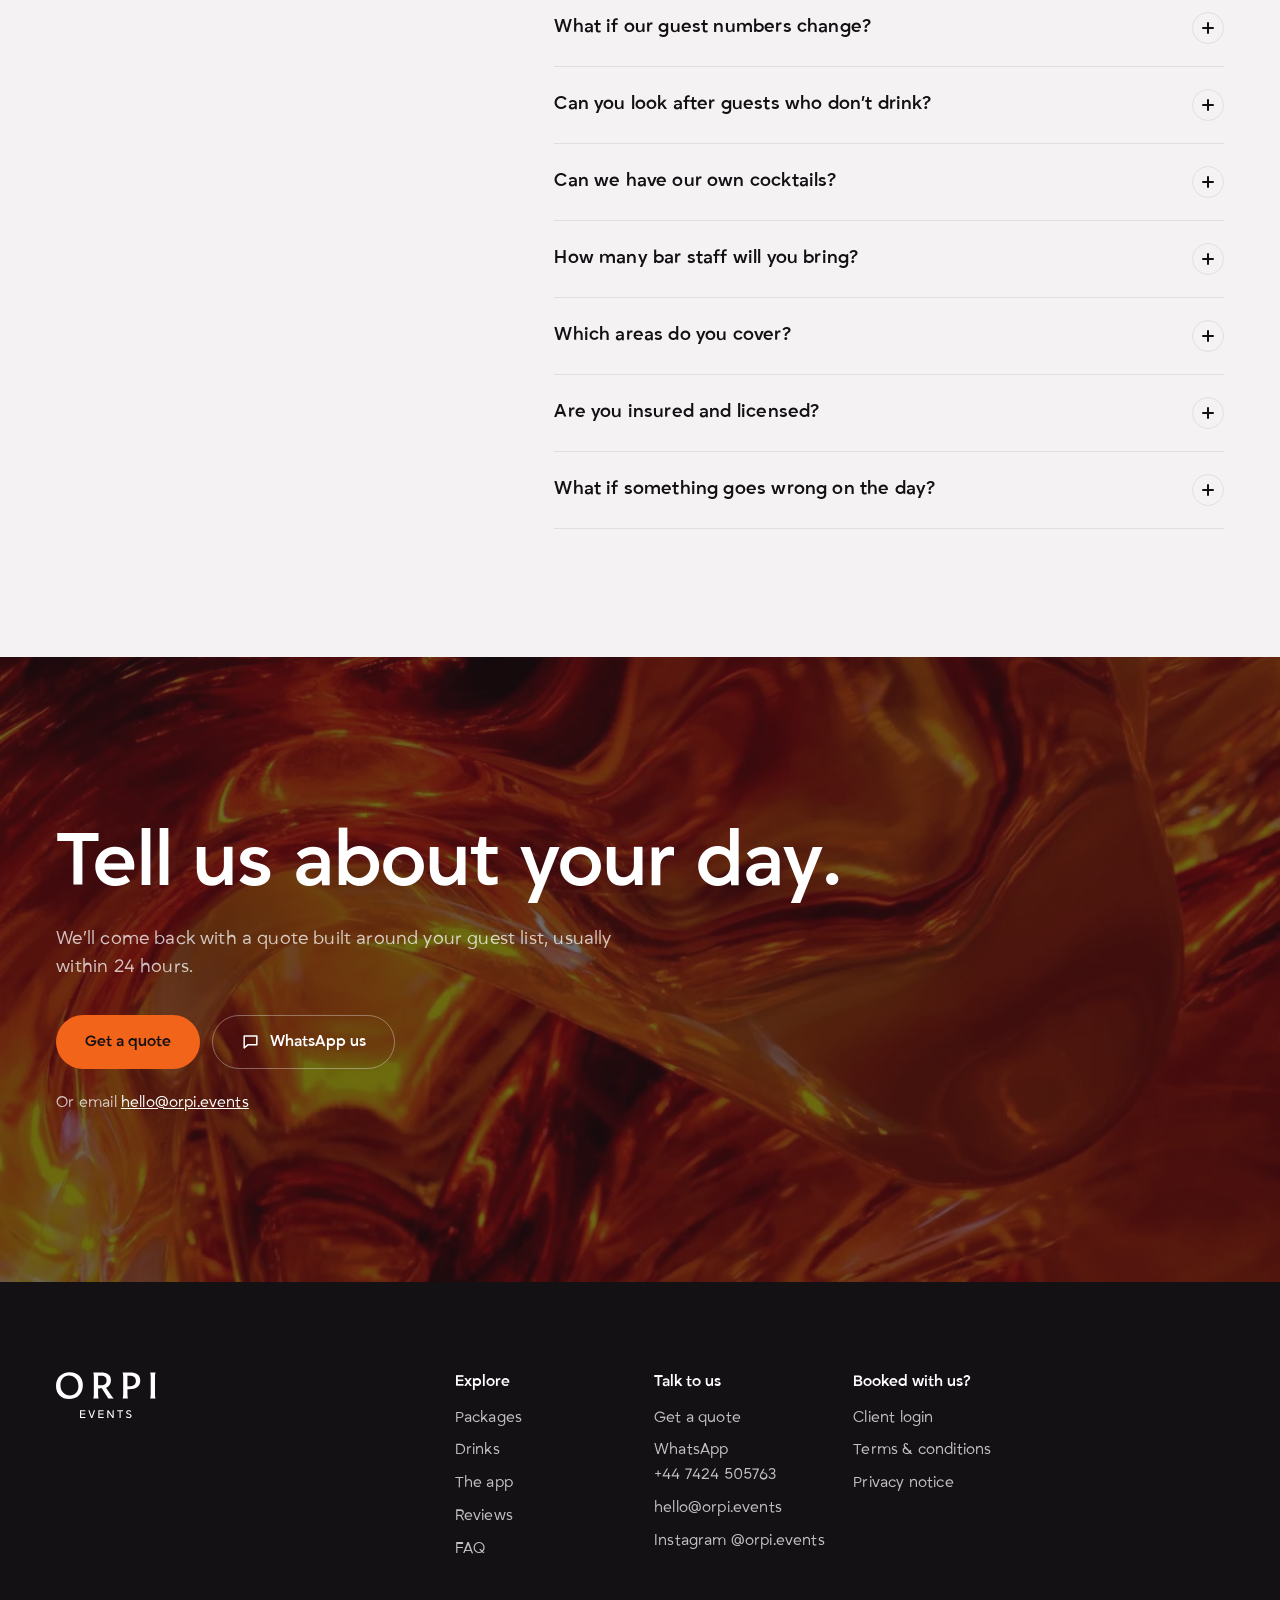
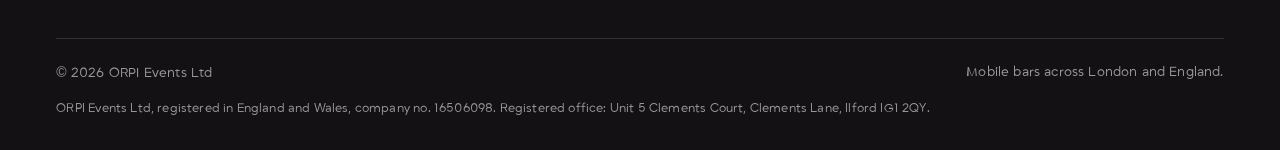
==== commit 9573869d: "Revert "Say Mehndi, as everywhere else" This reverts commit d5c0b7ecf642d03413e92b67bec6073a7ac8e9bd" ====
--- a/index.html
+++ b/index.html
@@ -3,15 +3,15 @@
 <head>
 <meta charset="utf-8">
 <meta name="viewport" content="width=device-width, initial-scale=1, viewport-fit=cover">
-<title>London mobile bar hire for weddings &amp; mehndis | ORPI Events</title>
-<meta name="description" content="Premium mobile bar hire for South Asian weddings, mehndis, sangeets and parties across London and England. Signature cocktails and proper sober serves.">
+<title>London mobile bar hire for weddings &amp; mendhis | ORPI Events</title>
+<meta name="description" content="Premium mobile bar hire for South Asian weddings, mendhis, sangeets and parties across London and England. Signature cocktails and proper sober serves.">
 <meta name="robots" content="index, follow">
 <link rel="canonical" href="https://orpi.events/">
 <meta name="theme-color" content="#141115">
 <meta property="og:type" content="website">
 <meta property="og:site_name" content="ORPI Events">
 <meta property="og:title" content="ORPI Events | Premium mobile bar">
-<meta property="og:description" content="Premium mobile bar hire for South Asian weddings, mehndis, sangeets and parties across London and England. Signature cocktails and proper sober serves.">
+<meta property="og:description" content="Premium mobile bar hire for South Asian weddings, mendhis, sangeets and parties across London and England. Signature cocktails and proper sober serves.">
 <meta property="og:url" content="https://orpi.events/">
 <meta property="og:image" content="https://orpi.events/og.jpg">
 <meta property="og:image:width" content="1200">
@@ -27,7 +27,7 @@
 <link rel="preload" href="/assets/brand/textures/fractual-glass.webp" as="image" type="image/webp">
 <link rel="stylesheet" href="/assets/css/site.css?v=5730ebeb37">
 <script>document.documentElement.classList.add('js')</script>
-<script type="application/ld+json">{"@context": "https://schema.org", "@type": "LocalBusiness", "name": "ORPI Events", "legalName": "ORPI Events Ltd", "url": "https://orpi.events", "logo": "https://orpi.events/apple-touch-icon.png", "image": "https://orpi.events/og.jpg", "description": "Premium mobile bar for weddings, mehndis, sangeets, birthdays and corporate events across London and England.", "email": "hello@orpi.events", "telephone": "+447424505763", "foundingDate": "2025-07", "address": {"@type": "PostalAddress", "addressRegion": "London", "addressCountry": "GB"}, "areaServed": {"@type": "AdministrativeArea", "name": "England"}, "sameAs": ["https://www.instagram.com/orpi.events/"]}</script>
+<script type="application/ld+json">{"@context": "https://schema.org", "@type": "LocalBusiness", "name": "ORPI Events", "legalName": "ORPI Events Ltd", "url": "https://orpi.events", "logo": "https://orpi.events/apple-touch-icon.png", "image": "https://orpi.events/og.jpg", "description": "Premium mobile bar for weddings, mendhis, sangeets, birthdays and corporate events across London and England.", "email": "hello@orpi.events", "telephone": "+447424505763", "foundingDate": "2025-07", "address": {"@type": "PostalAddress", "addressRegion": "London", "addressCountry": "GB"}, "areaServed": {"@type": "AdministrativeArea", "name": "England"}, "sameAs": ["https://www.instagram.com/orpi.events/"]}</script>
 <script type="application/ld+json">{"@context": "https://schema.org", "@type": "FAQPage", "mainEntity": [{"@type": "Question", "name": "What’s included in your service?", "acceptedAnswer": {"@type": "Answer", "text": "Everything you need for a fully running bar: our team, the equipment and bar tools, glassware, ice, mixers and garnishes (or we work with what your venue provides). We set up before your guests arrive and clear everything down at the end of the night. A Cocktail Experience is your cocktails and mocktails, and soft drinks on the bar can be added. Your quote lists exactly what’s included, so there are no surprises."}}, {"@type": "Question", "name": "Do you supply the alcohol, or do we?", "acceptedAnswer": {"@type": "Answer", "text": "Either works. On Premium and Ultimate we source and supply all the alcohol. On Bar Only, you supply the alcohol and we bring everything else, and we’ll advise you on quantities. If you only need us for arrivals, there’s Welcome Drinks."}}, {"@type": "Question", "name": "How far in advance should we book?", "acceptedAnswer": {"@type": "Answer", "text": "Ideally at least a month before, so we can give your event the attention it deserves. If your date is sooner, get in touch anyway: we’ll do everything we can to make it work. Summer weekends go quickly, so earlier is always better."}}, {"@type": "Question", "name": "How does pricing work?", "acceptedAnswer": {"@type": "Answer", "text": "Every event is different, so we don’t have a fixed price list. We build your quote around your guest numbers, package, drinks and venue, usually within 24 hours of your enquiry. A 50% deposit secures your date, and the balance is due 14 days before your event."}}, {"@type": "Question", "name": "What if our guest numbers change?", "acceptedAnswer": {"@type": "Answer", "text": "Your quote is based on the guest numbers you give us when you book, and that becomes your minimum charge, so if final numbers come in lower the price stays the same. If numbers go up, we’ll agree the extra with you in writing. Please confirm final numbers at least 7 days before your event."}}, {"@type": "Question", "name": "Can you look after guests who don’t drink?", "acceptedAnswer": {"@type": "Answer", "text": "Absolutely, and we do it properly. Our sober serves are made with the same care as our cocktails, and we pour Pentire, the alcohol-free spirit The New York Times has rated number one three years running, plus Quarter® Proof mid-strength spirits at 15% ABV."}}, {"@type": "Question", "name": "Can we have our own cocktails?", "acceptedAnswer": {"@type": "Answer", "text": "Yes, and we love building them. Our menu is a starting point, not a limit. Bring us a favourite, a theme or a completely new idea and we’ll make it happen."}}, {"@type": "Question", "name": "How many bar staff will you bring?", "acceptedAnswer": {"@type": "Answer", "text": "It depends on your guest numbers, the timings and the service style. We staff every event so nobody waits long at the bar, and we confirm the team size when we put your package together."}}, {"@type": "Question", "name": "Which areas do you cover?", "acceptedAnswer": {"@type": "Answer", "text": "We’re based in London and cover events across England. Travel is built into your quote, so there are no surprise costs."}}, {"@type": "Question", "name": "Are you insured and licensed?", "acceptedAnswer": {"@type": "Answer", "text": "Yes. We carry £5m public liability insurance and our team holds personal licences. Most venues have a premises licence that covers the bar. If yours doesn’t, you may need a Temporary Event Notice, so tell us when you book and we’ll talk you through it.If your venue needs our insurance, licences or risk assessment, you can request them in your ORPI app."}}, {"@type": "Question", "name": "What if something goes wrong on the day?", "acceptedAnswer": {"@type": "Answer", "text": "We plan thoroughly, arrive early and always have a backup. One of our favourite reviews is from a couple whose original bar company put its price up two weeks before their wedding: we stepped in with 13 days to go, ran a tasting at their home within days, and served their signature cocktails all night."}}]}</script>
 </head>
 <body>
@@ -58,10 +58,10 @@
 <section class="hero">
   <div class="hero-bg" aria-hidden="true"><i></i></div>
   <div class="wrap">
-    <h1 class="hero-title"><svg class="hero-word" viewBox="7 117 411 190" fill="currentColor" aria-hidden="true"><path d="M64.66,214.02c10.37,0,18.79-3.66,25.26-10.98,6.47-7.32,9.7-16.49,9.7-27.5,0-12.61-3.66-23.04-10.98-31.27-7.32-8.23-16.7-12.35-28.14-12.35-10.48,0-18.95,3.64-25.42,10.91-6.47,7.27-9.7,16.52-9.7,27.75,0,12.51,3.66,22.88,10.98,31.11,7.32,8.23,16.76,12.35,28.31,12.35M61.29,228.46c-16.25,0-29.35-4.89-39.29-14.68-9.95-9.78-14.92-22.8-14.92-39.05s5.27-30.63,15.8-41.22c10.53-10.58,24.24-15.87,41.14-15.87s29.29,4.92,39.13,14.75c9.83,9.84,14.75,22.93,14.75,39.29s-5.21,30.45-15.64,40.98c-10.42,10.53-24.08,15.8-40.97,15.8"/><path d="M180.93,172h8.66c3.63,0,6.82-.24,9.54-.72,2.72-.48,5.45-1.36,8.18-2.65,2.73-1.28,4.84-3.37,6.33-6.25,1.5-2.88,2.25-6.46,2.25-10.74s-.72-7.59-2.16-10.26c-1.44-2.67-3.58-4.65-6.41-5.93-2.83-1.28-5.75-2.16-8.74-2.65-2.99-.48-6.58-.72-10.75-.72h-6.89v39.93ZM245.55,226.85h-22.61l-26.78-42.34c-4.92.22-8.34.32-10.26.32h-4.97v21.97c0,9.09.75,15.77,2.24,20.05h-22.29c1.6-4.17,2.41-10.85,2.41-20.05v-67.51c0-9.09-.8-15.72-2.41-19.89h30.79c28.12,0,42.18,10.37,42.18,31.11,0,8.23-1.9,15.02-5.69,20.37-3.8,5.35-8.58,9.04-14.35,11.07l18.6,27.58c4.49,6.74,8.87,12.51,13.15,17.32"/><path d="M308.26,175.69c19.14,0,28.71-7.32,28.71-21.97s-9.14-21.65-27.42-21.65h-7.38v43.62h6.1ZM311.79,119.4c13.79,0,24.43,2.57,31.91,7.7,7.48,5.13,11.23,13.63,11.23,25.5,0,23.95-15.45,35.92-46.35,35.92h-6.41v18.28c0,9.09.75,15.77,2.25,20.05h-22.13c1.49-4.28,2.24-10.96,2.24-20.05v-67.52c0-8.98-.75-15.61-2.24-19.89h29.51Z"/><path d="M395.98,226.85c1.49-4.28,2.24-10.96,2.24-20.05v-67.51c0-8.98-.75-15.61-2.24-19.89h22.13c-1.5,4.28-2.25,10.9-2.25,19.89v67.51c0,9.09.75,15.77,2.25,20.05h-22.13Z"/><path d="M128.33,307.07h-22.14v-31.8h21.89v4.25h-17.35v9.18h17.06v4.21h-17.06v9.91h17.59v4.25Z"/><path d="M140.41,275.27h4.83l9.18,25.62h.1l9.14-25.62h4.83l-11.6,31.8h-4.83l-11.65-31.8Z"/><path d="M204.02,307.07h-22.14v-31.8h21.89v4.25h-17.35v9.18h17.06v4.21h-17.06v9.91h17.59v4.25Z"/><path d="M218.81,275.27h4.88l17.06,24.41v-24.41h4.54v31.8h-4.78l-17.16-24.75v24.75h-4.54v-31.8Z"/><path d="M284.15,279.57h-10.05v27.5h-4.54v-27.5h-10.15v-4.3h24.75v4.3Z"/><path d="M314.8,281.79c-.32-.35-.73-.71-1.23-1.06-.5-.35-1.07-.67-1.72-.94-.64-.27-1.34-.49-2.08-.65-.74-.16-1.5-.24-2.27-.24-1.84,0-3.25.39-4.25,1.16-1,.77-1.5,1.84-1.5,3.19,0,.71.14,1.32.43,1.84.29.52.69.98,1.21,1.38.52.4,1.11.75,1.79,1.04s1.4.56,2.18.82c1.22.42,2.52.85,3.89,1.31,1.37.45,2.63,1.02,3.77,1.72,1.14.69,2.09,1.59,2.85,2.68.76,1.1,1.14,2.51,1.14,4.25,0,1.42-.27,2.7-.82,3.84-.55,1.14-1.33,2.12-2.34,2.92-1.01.81-2.22,1.43-3.6,1.86-1.39.43-2.93.65-4.64.65-1.42,0-2.76-.14-4.01-.41-1.26-.27-2.39-.63-3.41-1.06-1.02-.44-1.89-.9-2.63-1.4-.74-.5-1.32-.96-1.74-1.38l2.8-3.38c.29.29.72.62,1.28.99.56.37,1.23.73,2.01,1.06s1.64.63,2.61.87,2,.36,3.09.36c2.03,0,3.65-.42,4.86-1.26,1.21-.84,1.81-1.98,1.81-3.43,0-.8-.19-1.49-.56-2.05-.37-.56-.88-1.05-1.52-1.47-.64-.42-1.38-.79-2.2-1.11-.82-.32-1.7-.63-2.63-.92-1.19-.39-2.4-.8-3.62-1.23-1.23-.44-2.34-1-3.34-1.69-1-.69-1.81-1.56-2.44-2.61-.63-1.05-.94-2.34-.94-3.89,0-1.38.25-2.63.75-3.75.5-1.11,1.21-2.05,2.13-2.83.92-.77,2.03-1.37,3.34-1.79,1.31-.42,2.75-.63,4.33-.63,2.19,0,4.2.36,6.02,1.09,1.82.72,3.2,1.65,4.13,2.78l-2.9,3.38Z"/></svg><span class="sr-only">ORPI Events, a premium mobile bar for weddings, mehndis and celebrations</span></h1>
+    <h1 class="hero-title"><svg class="hero-word" viewBox="7 117 411 190" fill="currentColor" aria-hidden="true"><path d="M64.66,214.02c10.37,0,18.79-3.66,25.26-10.98,6.47-7.32,9.7-16.49,9.7-27.5,0-12.61-3.66-23.04-10.98-31.27-7.32-8.23-16.7-12.35-28.14-12.35-10.48,0-18.95,3.64-25.42,10.91-6.47,7.27-9.7,16.52-9.7,27.75,0,12.51,3.66,22.88,10.98,31.11,7.32,8.23,16.76,12.35,28.31,12.35M61.29,228.46c-16.25,0-29.35-4.89-39.29-14.68-9.95-9.78-14.92-22.8-14.92-39.05s5.27-30.63,15.8-41.22c10.53-10.58,24.24-15.87,41.14-15.87s29.29,4.92,39.13,14.75c9.83,9.84,14.75,22.93,14.75,39.29s-5.21,30.45-15.64,40.98c-10.42,10.53-24.08,15.8-40.97,15.8"/><path d="M180.93,172h8.66c3.63,0,6.82-.24,9.54-.72,2.72-.48,5.45-1.36,8.18-2.65,2.73-1.28,4.84-3.37,6.33-6.25,1.5-2.88,2.25-6.46,2.25-10.74s-.72-7.59-2.16-10.26c-1.44-2.67-3.58-4.65-6.41-5.93-2.83-1.28-5.75-2.16-8.74-2.65-2.99-.48-6.58-.72-10.75-.72h-6.89v39.93ZM245.55,226.85h-22.61l-26.78-42.34c-4.92.22-8.34.32-10.26.32h-4.97v21.97c0,9.09.75,15.77,2.24,20.05h-22.29c1.6-4.17,2.41-10.85,2.41-20.05v-67.51c0-9.09-.8-15.72-2.41-19.89h30.79c28.12,0,42.18,10.37,42.18,31.11,0,8.23-1.9,15.02-5.69,20.37-3.8,5.35-8.58,9.04-14.35,11.07l18.6,27.58c4.49,6.74,8.87,12.51,13.15,17.32"/><path d="M308.26,175.69c19.14,0,28.71-7.32,28.71-21.97s-9.14-21.65-27.42-21.65h-7.38v43.62h6.1ZM311.79,119.4c13.79,0,24.43,2.57,31.91,7.7,7.48,5.13,11.23,13.63,11.23,25.5,0,23.95-15.45,35.92-46.35,35.92h-6.41v18.28c0,9.09.75,15.77,2.25,20.05h-22.13c1.49-4.28,2.24-10.96,2.24-20.05v-67.52c0-8.98-.75-15.61-2.24-19.89h29.51Z"/><path d="M395.98,226.85c1.49-4.28,2.24-10.96,2.24-20.05v-67.51c0-8.98-.75-15.61-2.24-19.89h22.13c-1.5,4.28-2.25,10.9-2.25,19.89v67.51c0,9.09.75,15.77,2.25,20.05h-22.13Z"/><path d="M128.33,307.07h-22.14v-31.8h21.89v4.25h-17.35v9.18h17.06v4.21h-17.06v9.91h17.59v4.25Z"/><path d="M140.41,275.27h4.83l9.18,25.62h.1l9.14-25.62h4.83l-11.6,31.8h-4.83l-11.65-31.8Z"/><path d="M204.02,307.07h-22.14v-31.8h21.89v4.25h-17.35v9.18h17.06v4.21h-17.06v9.91h17.59v4.25Z"/><path d="M218.81,275.27h4.88l17.06,24.41v-24.41h4.54v31.8h-4.78l-17.16-24.75v24.75h-4.54v-31.8Z"/><path d="M284.15,279.57h-10.05v27.5h-4.54v-27.5h-10.15v-4.3h24.75v4.3Z"/><path d="M314.8,281.79c-.32-.35-.73-.71-1.23-1.06-.5-.35-1.07-.67-1.72-.94-.64-.27-1.34-.49-2.08-.65-.74-.16-1.5-.24-2.27-.24-1.84,0-3.25.39-4.25,1.16-1,.77-1.5,1.84-1.5,3.19,0,.71.14,1.32.43,1.84.29.52.69.98,1.21,1.38.52.4,1.11.75,1.79,1.04s1.4.56,2.18.82c1.22.42,2.52.85,3.89,1.31,1.37.45,2.63,1.02,3.77,1.72,1.14.69,2.09,1.59,2.85,2.68.76,1.1,1.14,2.51,1.14,4.25,0,1.42-.27,2.7-.82,3.84-.55,1.14-1.33,2.12-2.34,2.92-1.01.81-2.22,1.43-3.6,1.86-1.39.43-2.93.65-4.64.65-1.42,0-2.76-.14-4.01-.41-1.26-.27-2.39-.63-3.41-1.06-1.02-.44-1.89-.9-2.63-1.4-.74-.5-1.32-.96-1.74-1.38l2.8-3.38c.29.29.72.62,1.28.99.56.37,1.23.73,2.01,1.06s1.64.63,2.61.87,2,.36,3.09.36c2.03,0,3.65-.42,4.86-1.26,1.21-.84,1.81-1.98,1.81-3.43,0-.8-.19-1.49-.56-2.05-.37-.56-.88-1.05-1.52-1.47-.64-.42-1.38-.79-2.2-1.11-.82-.32-1.7-.63-2.63-.92-1.19-.39-2.4-.8-3.62-1.23-1.23-.44-2.34-1-3.34-1.69-1-.69-1.81-1.56-2.44-2.61-.63-1.05-.94-2.34-.94-3.89,0-1.38.25-2.63.75-3.75.5-1.11,1.21-2.05,2.13-2.83.92-.77,2.03-1.37,3.34-1.79,1.31-.42,2.75-.63,4.33-.63,2.19,0,4.2.36,6.02,1.09,1.82.72,3.2,1.65,4.13,2.78l-2.9,3.38Z"/></svg><span class="sr-only">ORPI Events, a premium mobile bar for weddings, mendhis and celebrations</span></h1>
     <div class="hero-foot">
       <div class="hero-copy">
-        <p class="lead">A premium mobile bar for weddings, mehndis and celebrations across London and England. Signature cocktails, proper sober serves and a team that brings the energy.</p>
+        <p class="lead">A premium mobile bar for weddings, mendhis and celebrations across London and England. Signature cocktails, proper sober serves and a team that brings the energy.</p>
         <div class="actions">
           <a class="btn btn-primary" href="/enquire" data-nudge>Get a quote</a>
           <a class="btn btn-outline on-dark" href="https://wa.me/447424505763?text=Hi%20ORPI%2C%20I%E2%80%99d%20like%20to%20ask%20about%20a%20bar%20for%20my%20event."><svg viewBox="0 0 24 24" fill="none" stroke="currentColor" stroke-width="1.9" stroke-linecap="round" stroke-linejoin="round" aria-hidden="true"><path d="M4 5h16v11H9l-5 4z"/></svg>WhatsApp us</a>
@@ -87,7 +87,7 @@
 
 <section class="section intro">
   <div class="wrap grid">
-    <h2 class="h2 intro-head">Weddings, mehndis and sangeets are what we know best.</h2>
+    <h2 class="h2 intro-head">Weddings, mendhis and sangeets are what we know best.</h2>
     <figure class="intro-img">
       <img src="/assets/img/orpi-mat-1500.webp" srcset="/assets/img/orpi-mat-900.webp 900w, /assets/img/orpi-mat-1500.webp 1500w" sizes="(max-width: 899px) 100vw, 48vw" width="1500" height="1125" alt="An amber cocktail with fresh mint in a cut-glass tumbler, resting on an ORPI Events bar mat" loading="lazy">
     </figure>
@@ -113,13 +113,13 @@
       </li>
       <li class="occ" data-img="1">
         <div class="occ-img"><img src="/assets/img/aperol-900.webp" width="900" height="600" alt="" loading="lazy"></div>
-        <h3>Mehndi &amp; sangeet</h3>
+        <h3>Mendhi &amp; sangeet</h3>
         <p>Dry, mixed or a full bar: it’s your call. Bright sober serves that hold their own next to the cocktails.</p>
         <figure class="occ-rv" data-review="mendhi-night">
           <blockquote><p>We hired Orpi Events for my Mendhi night, and it was genuinely one of the best decisions we made for the celebration.</p></blockquote>
-          <figcaption class="label">Mehndi night</figcaption>
-        </figure>
-        <a class="link" href="/enquire?event=Mehndi%2FSangeet">Get a quote for your mehndi</a>
+          <figcaption class="label">Mendhi night</figcaption>
+        </figure>
+        <a class="link" href="/enquire?event=Mehndi%2FSangeet">Get a quote for your mendhi</a>
       </li>
       <li class="occ" data-img="2">
         <div class="occ-img"><img src="/assets/img/espresso-700.webp" width="700" height="1050" alt="" loading="lazy"></div>
@@ -231,7 +231,7 @@
       </figure>
       <figure data-review="birthday-and-mendhi">
         <blockquote><p>So many of our guests commented on how lovely and approachable the staff were.</p></blockquote>
-        <figcaption class="label">Birthday and mehndi night</figcaption>
+        <figcaption class="label">Birthday and mendhi night</figcaption>
       </figure>
       <figure data-review="company-party">
         <blockquote><p>They brought more than just the drinks: they delivered the vibes we didn’t even know we needed.</p></blockquote>
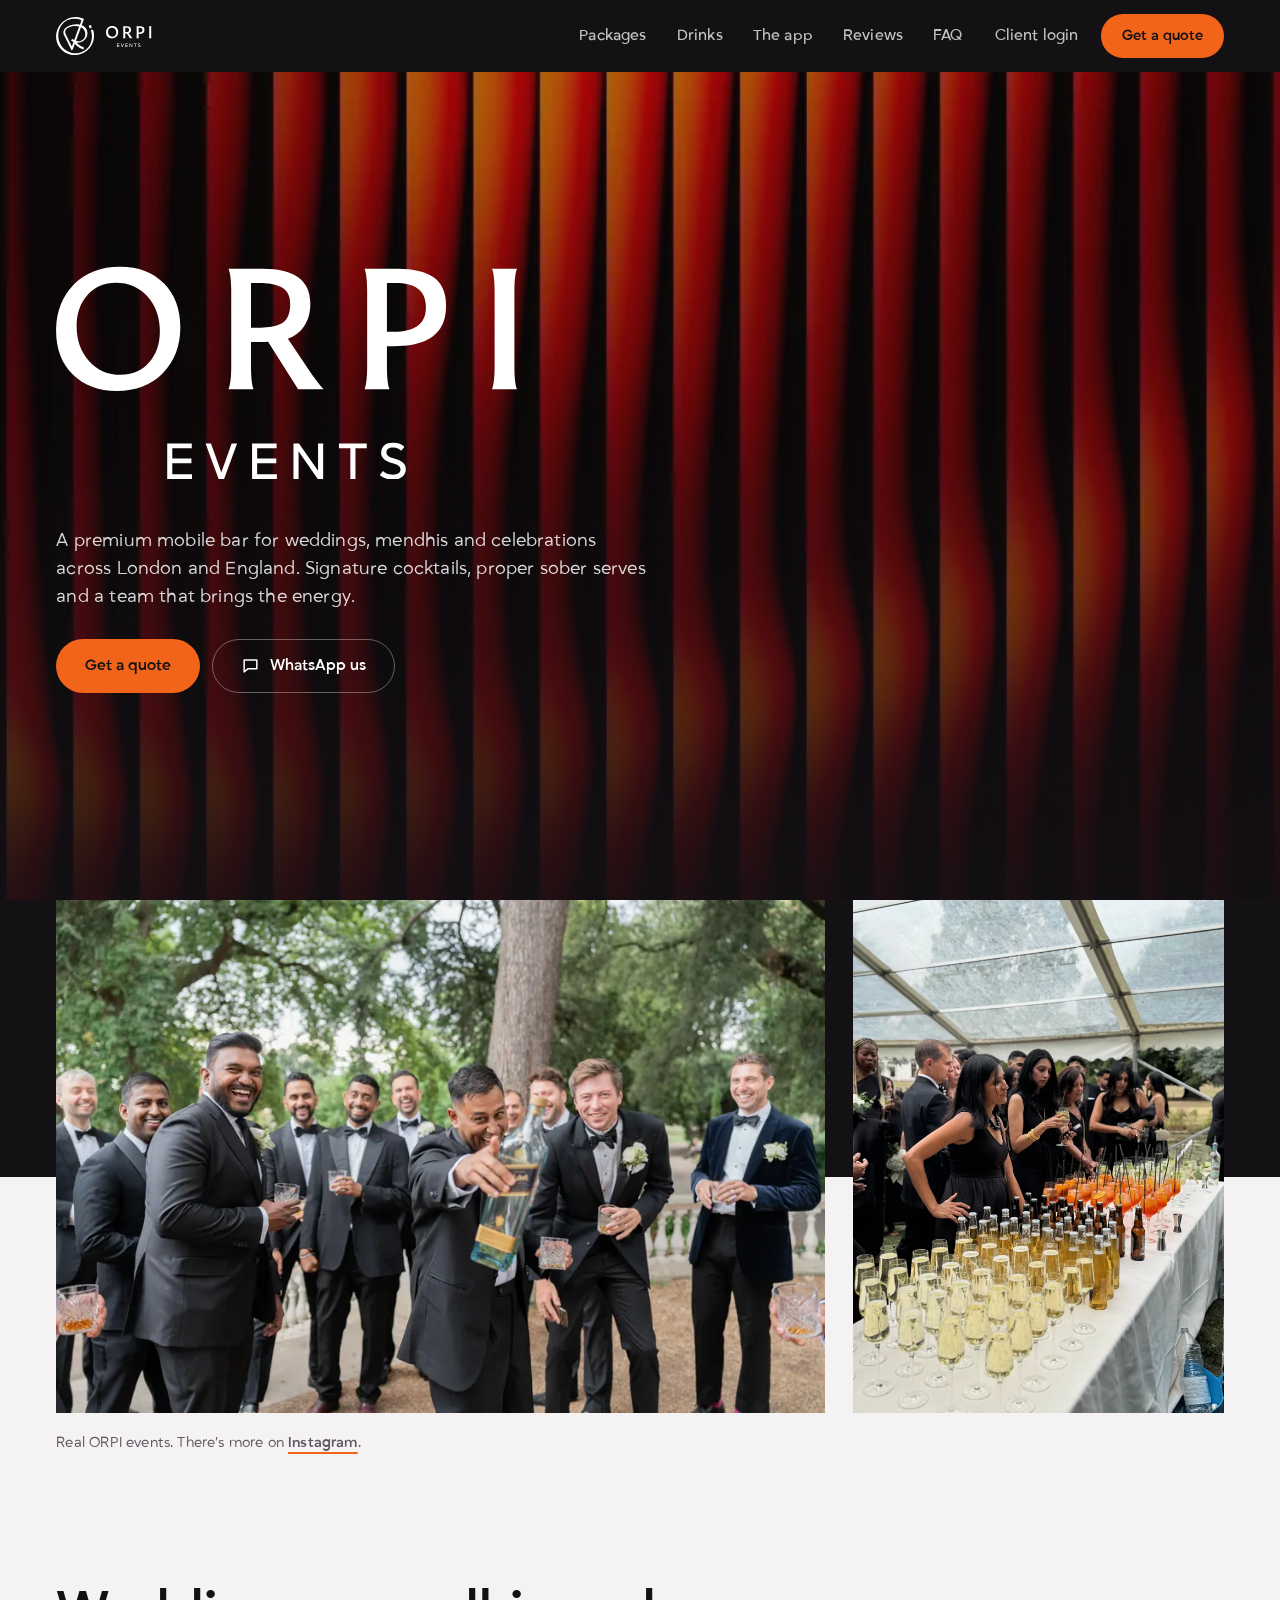
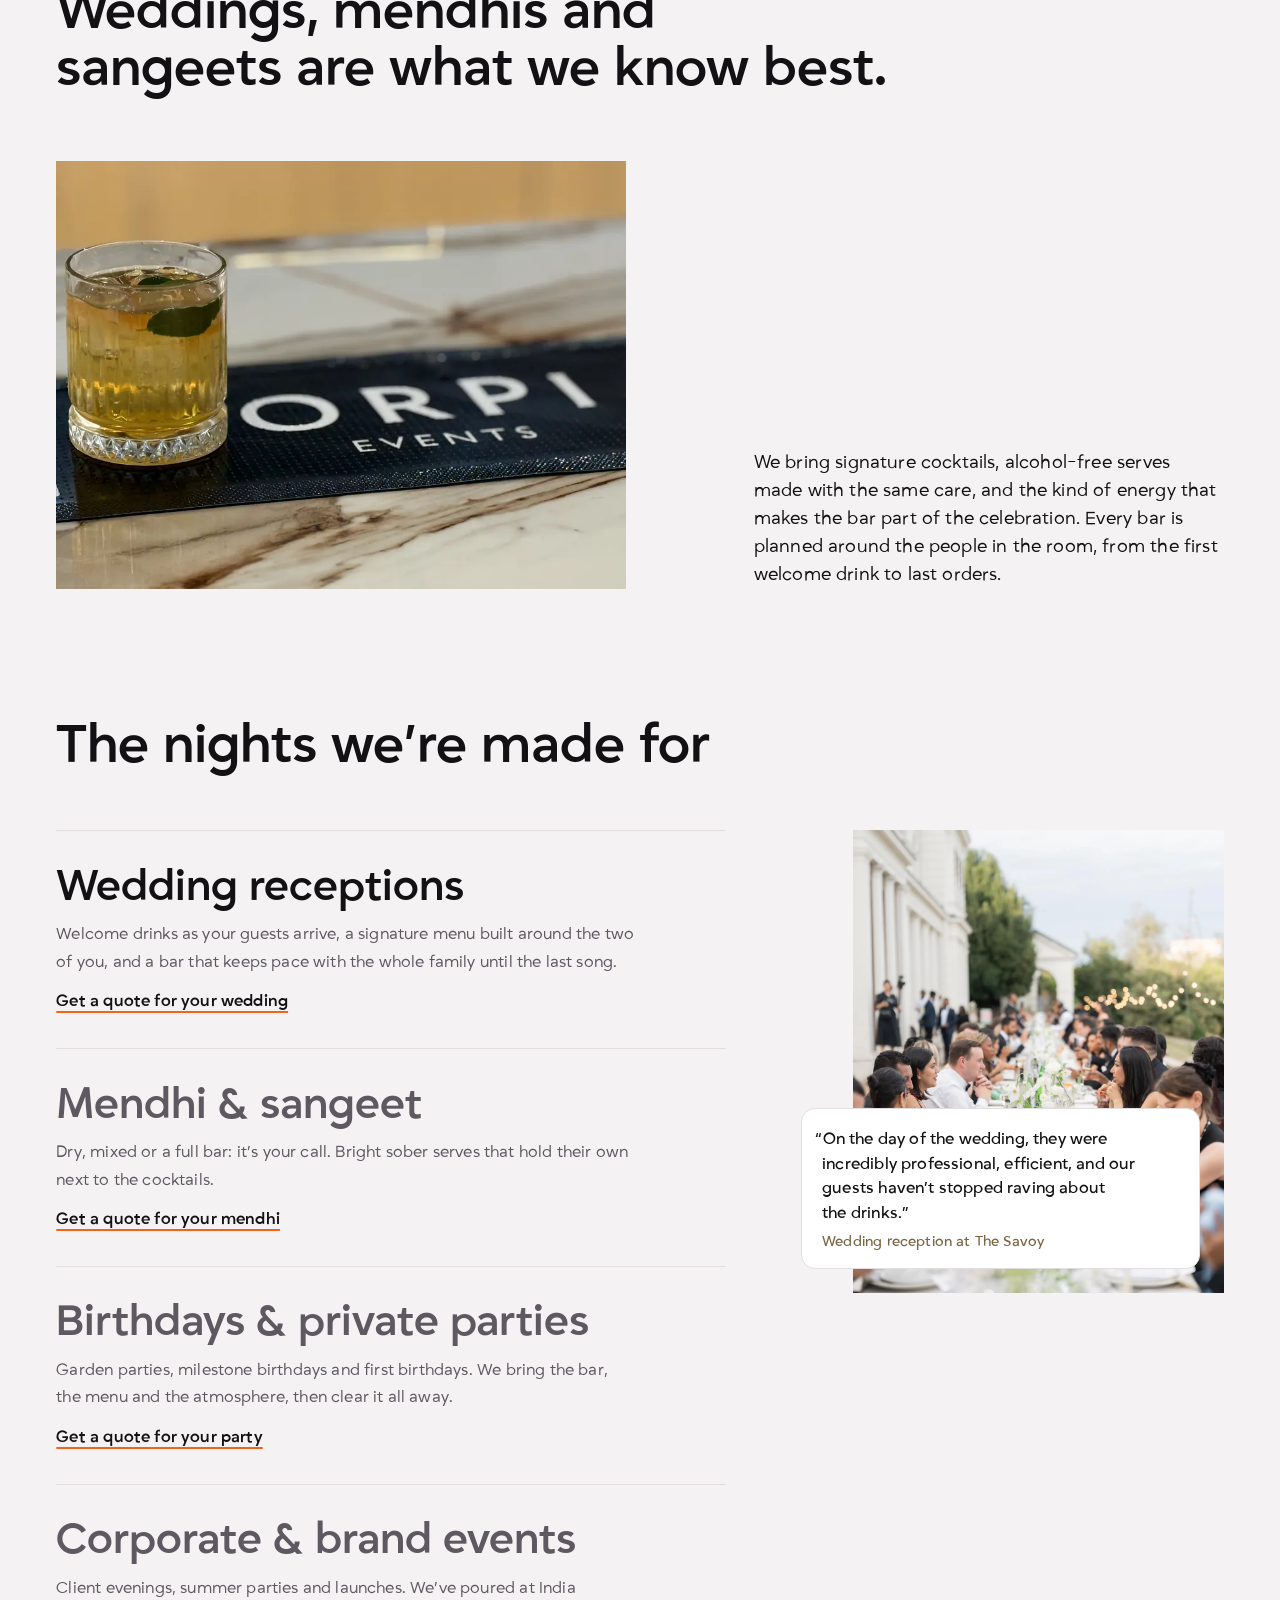
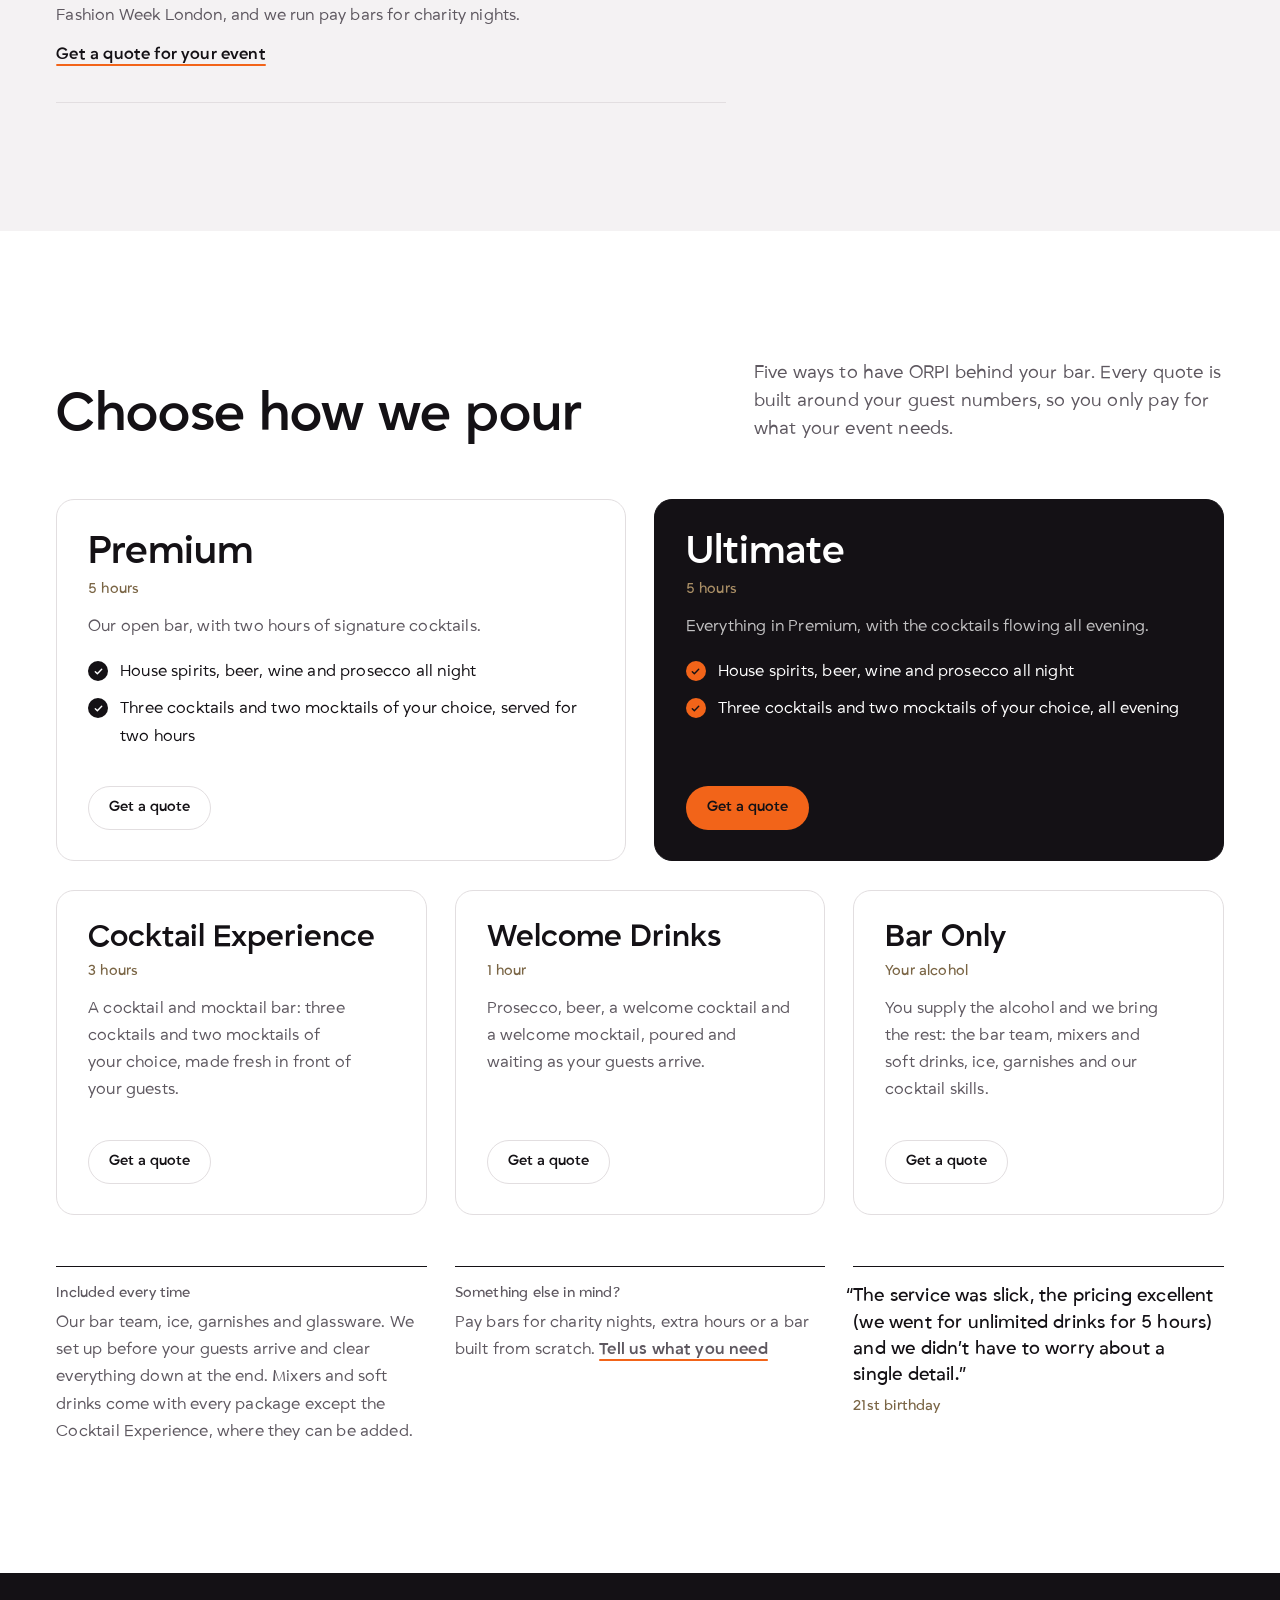
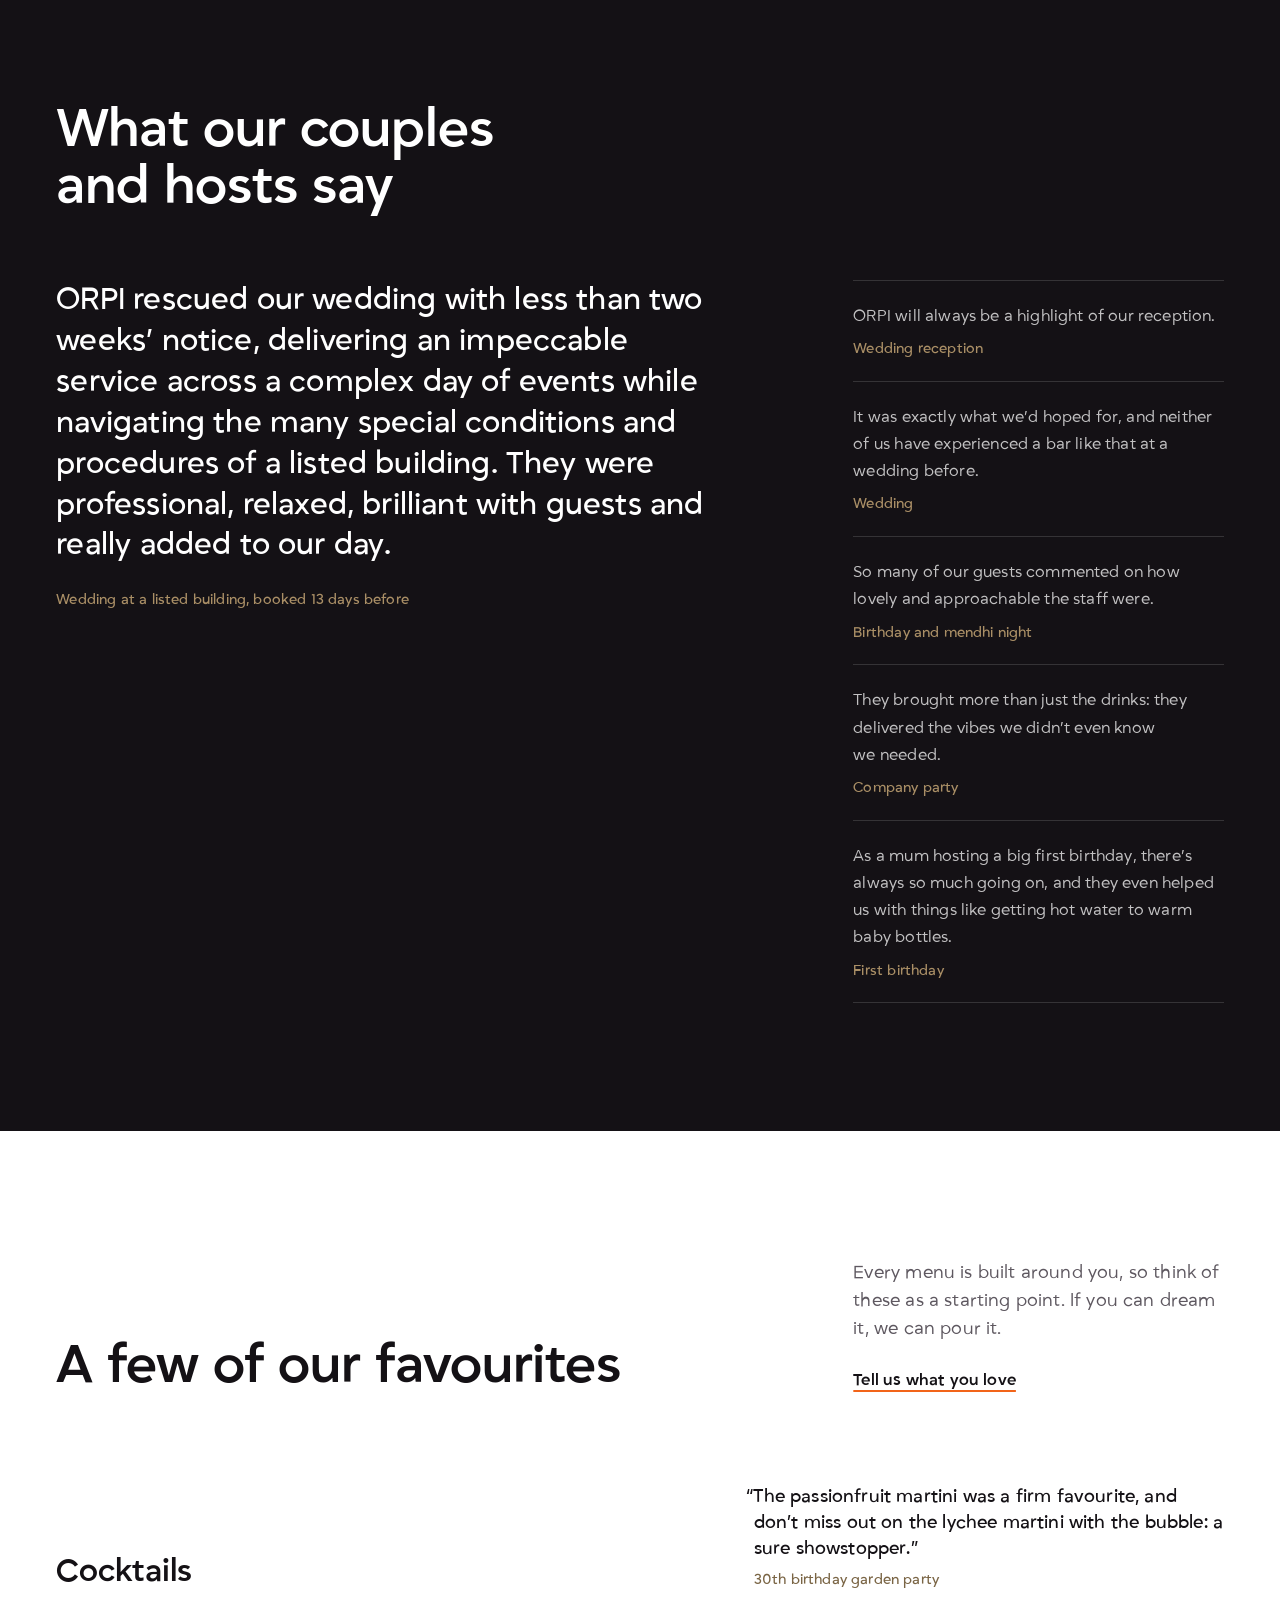
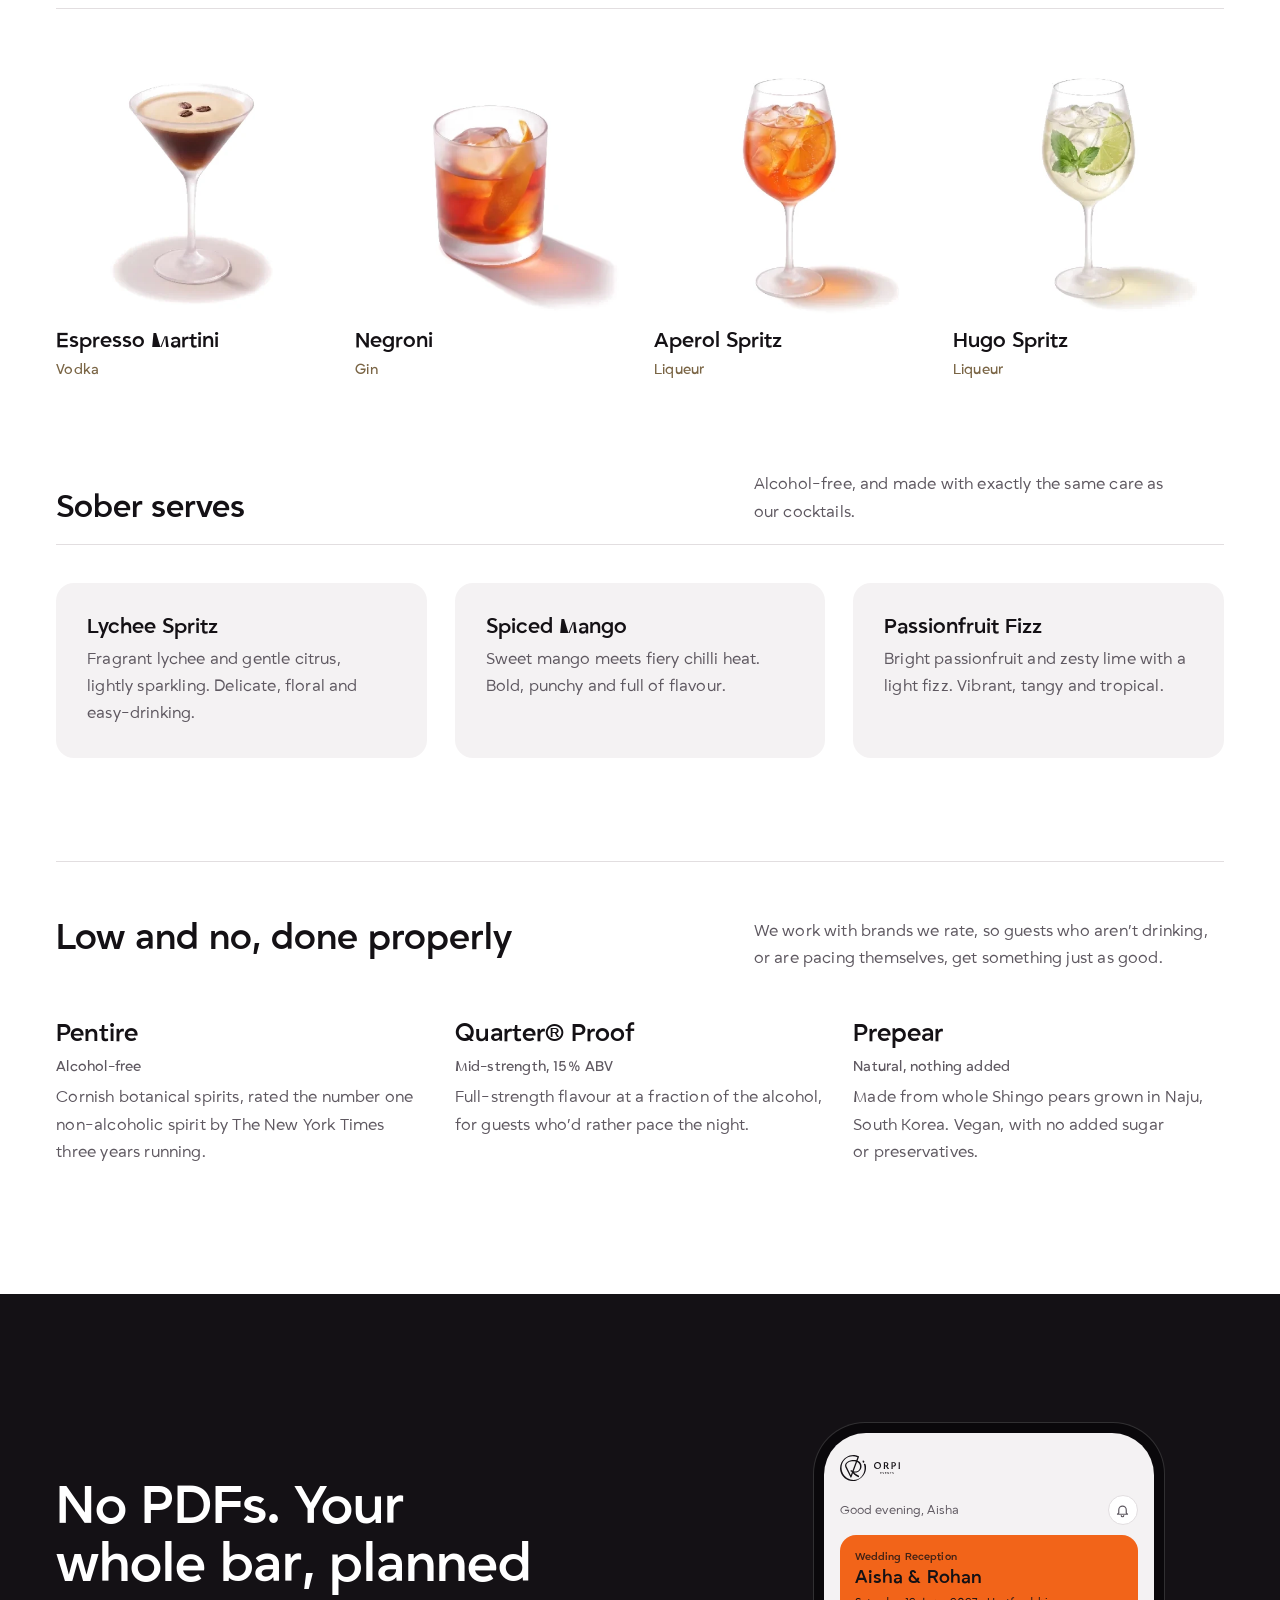
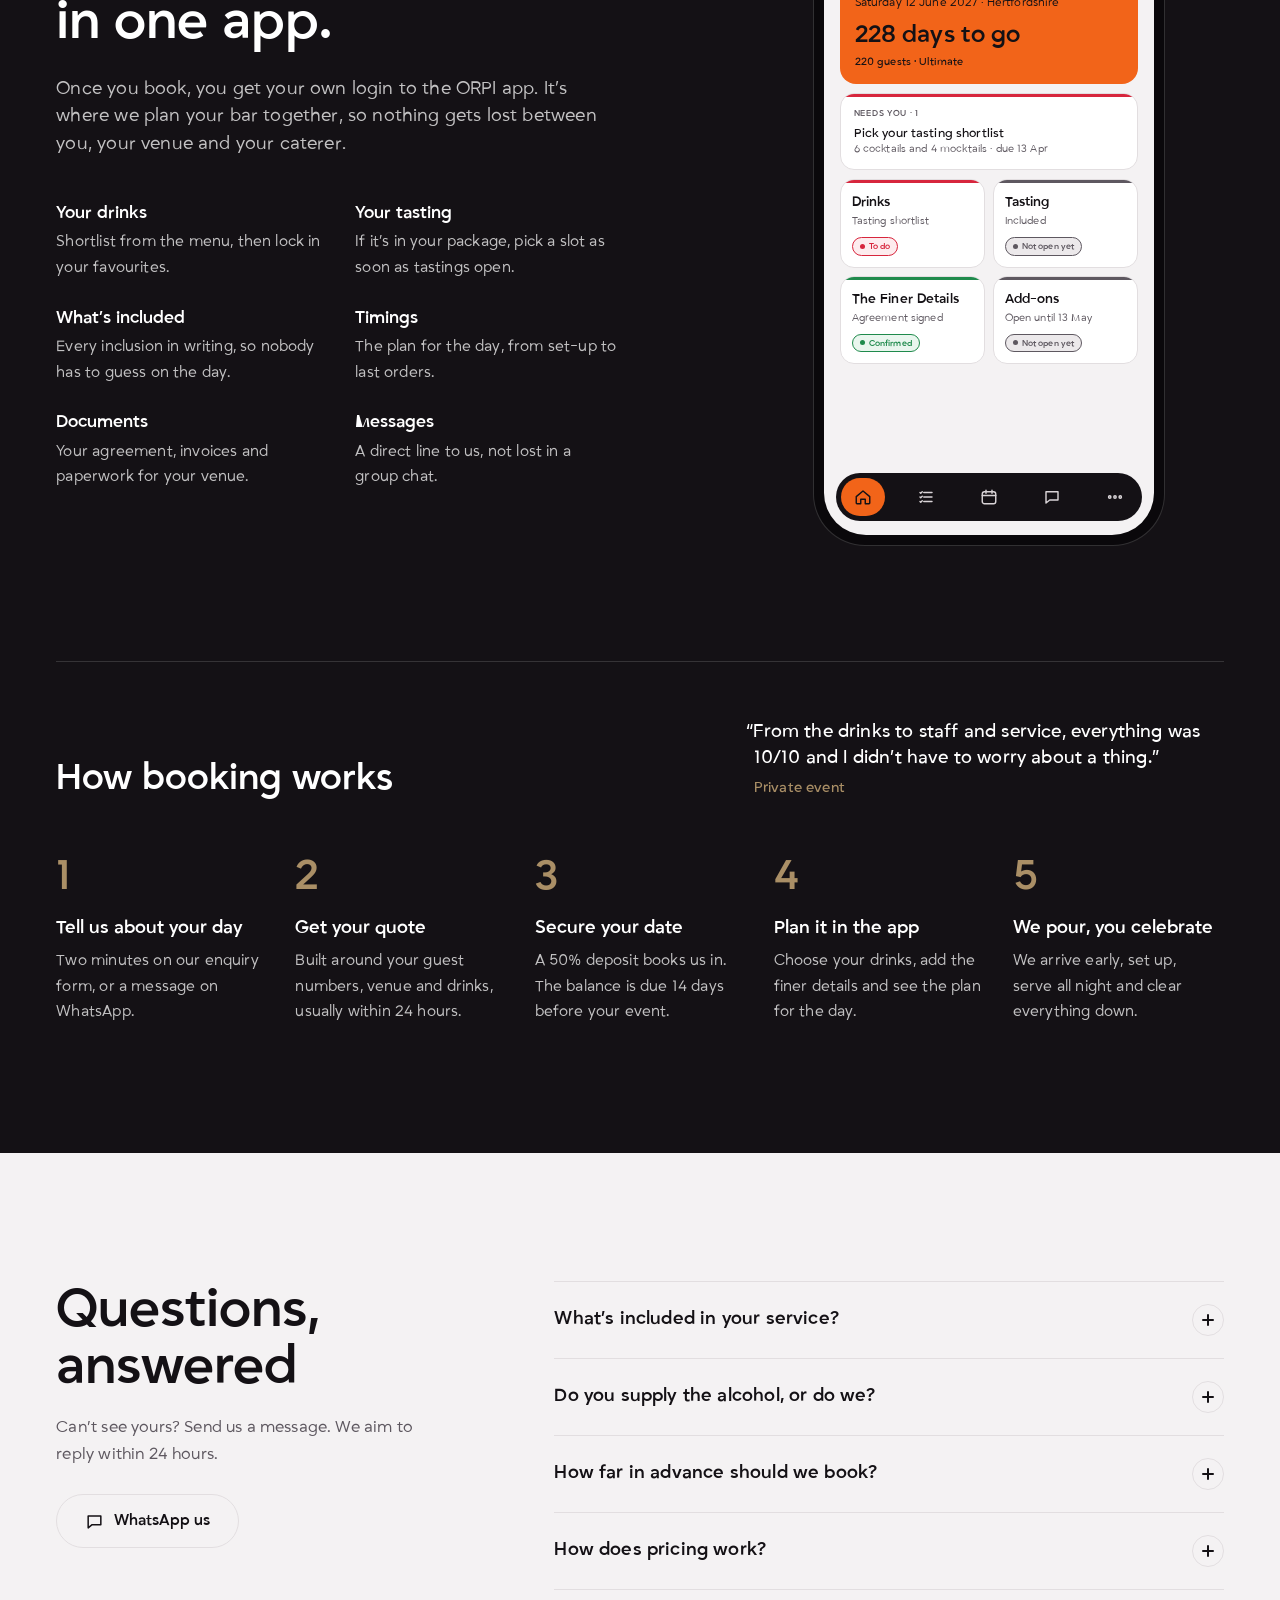
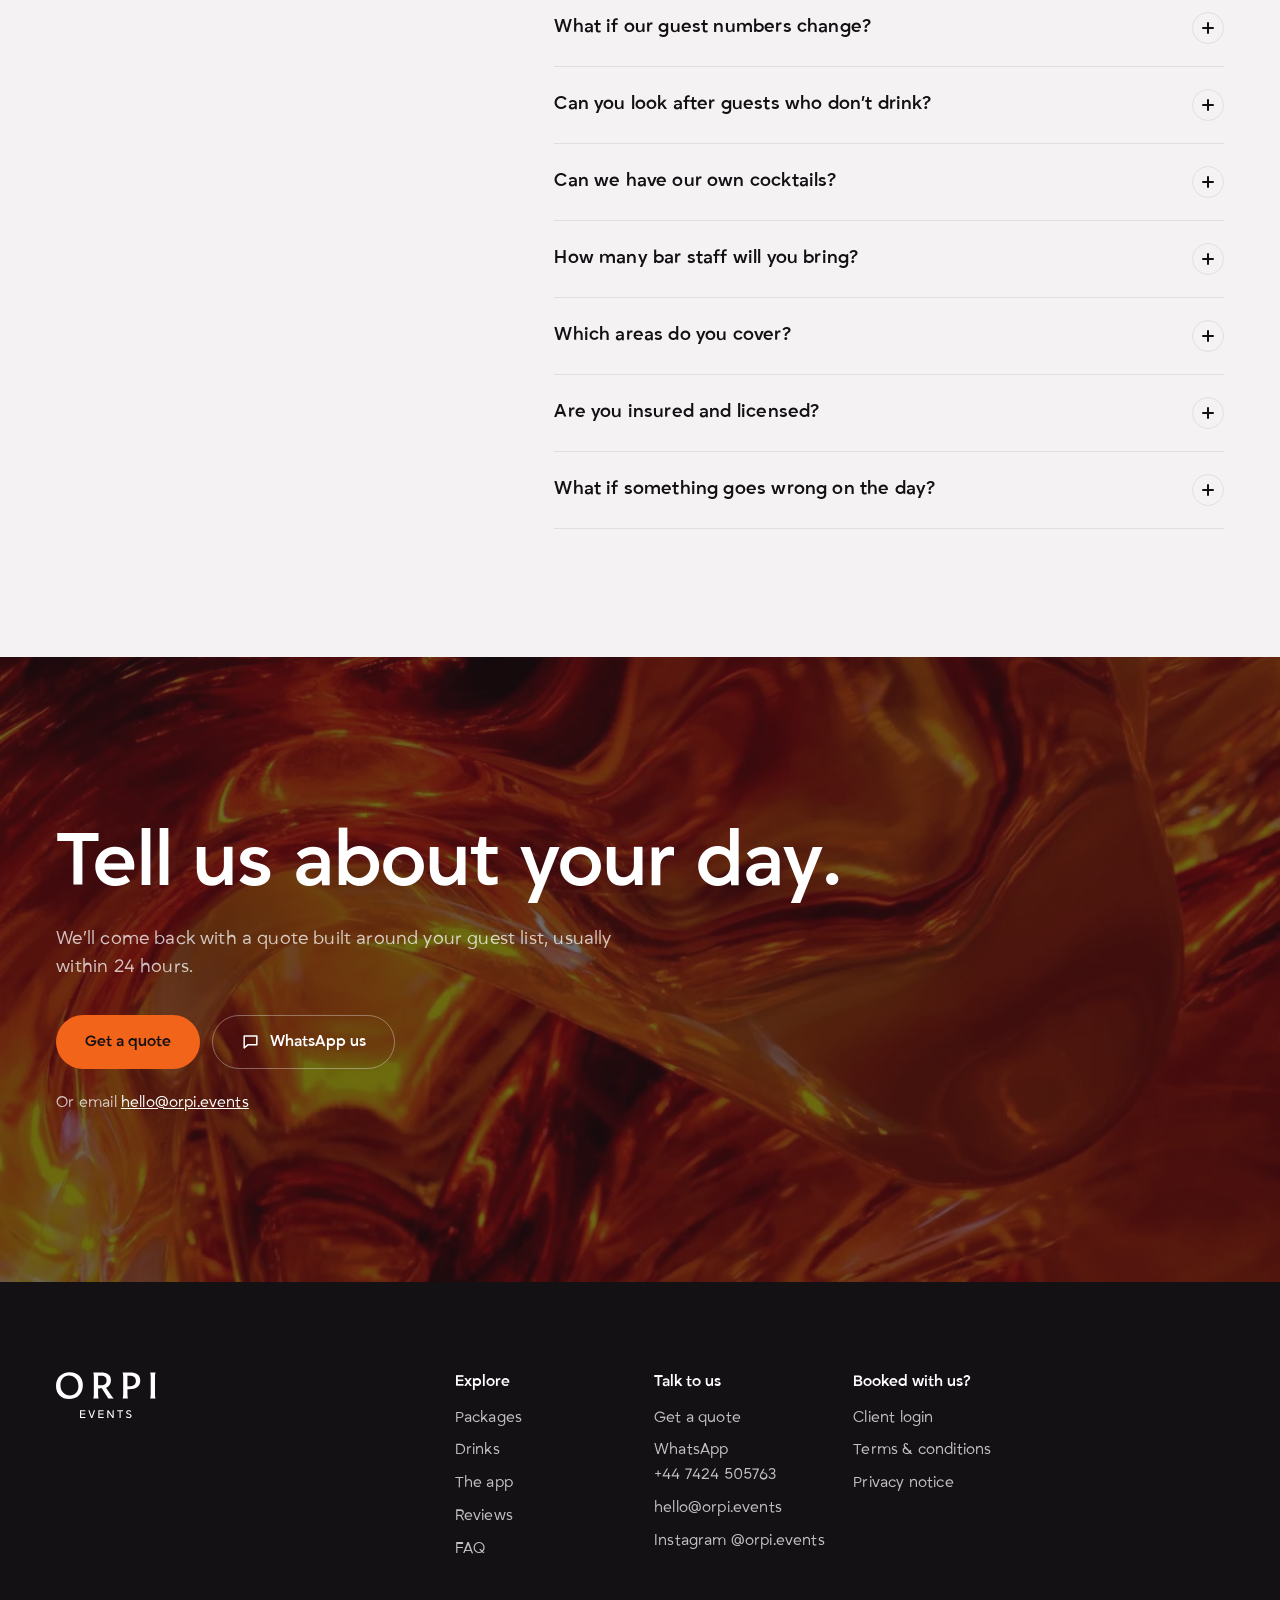
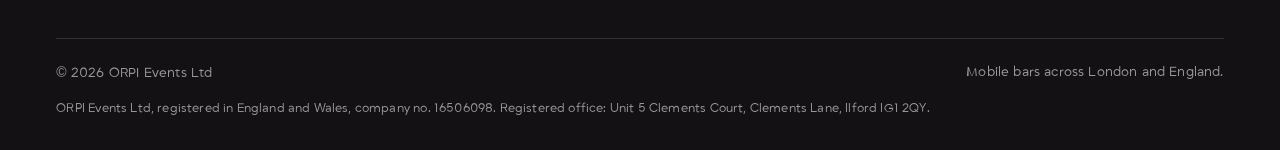
==== commit b4fa3124: "Make the hero wordmark a mark, not a banner Ruds (4 Nov): the ORPI wordmark at the top of the homepa" ====
--- a/index.html
+++ b/index.html
@@ -25,7 +25,7 @@
 <link rel="preload" href="/assets/fonts/Grift-SemiBold.woff" as="font" type="font/woff" crossorigin>
 <link rel="preload" href="/assets/fonts/Grift-Regular.woff" as="font" type="font/woff" crossorigin>
 <link rel="preload" href="/assets/brand/textures/fractual-glass.webp" as="image" type="image/webp">
-<link rel="stylesheet" href="/assets/css/site.css?v=5730ebeb37">
+<link rel="stylesheet" href="/assets/css/site.css?v=b28ca3cbfd">
 <script>document.documentElement.classList.add('js')</script>
 <script type="application/ld+json">{"@context": "https://schema.org", "@type": "LocalBusiness", "name": "ORPI Events", "legalName": "ORPI Events Ltd", "url": "https://orpi.events", "logo": "https://orpi.events/apple-touch-icon.png", "image": "https://orpi.events/og.jpg", "description": "Premium mobile bar for weddings, mendhis, sangeets, birthdays and corporate events across London and England.", "email": "hello@orpi.events", "telephone": "+447424505763", "foundingDate": "2025-07", "address": {"@type": "PostalAddress", "addressRegion": "London", "addressCountry": "GB"}, "areaServed": {"@type": "AdministrativeArea", "name": "England"}, "sameAs": ["https://www.instagram.com/orpi.events/"]}</script>
 <script type="application/ld+json">{"@context": "https://schema.org", "@type": "FAQPage", "mainEntity": [{"@type": "Question", "name": "What’s included in your service?", "acceptedAnswer": {"@type": "Answer", "text": "Everything you need for a fully running bar: our team, the equipment and bar tools, glassware, ice, mixers and garnishes (or we work with what your venue provides). We set up before your guests arrive and clear everything down at the end of the night. A Cocktail Experience is your cocktails and mocktails, and soft drinks on the bar can be added. Your quote lists exactly what’s included, so there are no surprises."}}, {"@type": "Question", "name": "Do you supply the alcohol, or do we?", "acceptedAnswer": {"@type": "Answer", "text": "Either works. On Premium and Ultimate we source and supply all the alcohol. On Bar Only, you supply the alcohol and we bring everything else, and we’ll advise you on quantities. If you only need us for arrivals, there’s Welcome Drinks."}}, {"@type": "Question", "name": "How far in advance should we book?", "acceptedAnswer": {"@type": "Answer", "text": "Ideally at least a month before, so we can give your event the attention it deserves. If your date is sooner, get in touch anyway: we’ll do everything we can to make it work. Summer weekends go quickly, so earlier is always better."}}, {"@type": "Question", "name": "How does pricing work?", "acceptedAnswer": {"@type": "Answer", "text": "Every event is different, so we don’t have a fixed price list. We build your quote around your guest numbers, package, drinks and venue, usually within 24 hours of your enquiry. A 50% deposit secures your date, and the balance is due 14 days before your event."}}, {"@type": "Question", "name": "What if our guest numbers change?", "acceptedAnswer": {"@type": "Answer", "text": "Your quote is based on the guest numbers you give us when you book, and that becomes your minimum charge, so if final numbers come in lower the price stays the same. If numbers go up, we’ll agree the extra with you in writing. Please confirm final numbers at least 7 days before your event."}}, {"@type": "Question", "name": "Can you look after guests who don’t drink?", "acceptedAnswer": {"@type": "Answer", "text": "Absolutely, and we do it properly. Our sober serves are made with the same care as our cocktails, and we pour Pentire, the alcohol-free spirit The New York Times has rated number one three years running, plus Quarter® Proof mid-strength spirits at 15% ABV."}}, {"@type": "Question", "name": "Can we have our own cocktails?", "acceptedAnswer": {"@type": "Answer", "text": "Yes, and we love building them. Our menu is a starting point, not a limit. Bring us a favourite, a theme or a completely new idea and we’ll make it happen."}}, {"@type": "Question", "name": "How many bar staff will you bring?", "acceptedAnswer": {"@type": "Answer", "text": "It depends on your guest numbers, the timings and the service style. We staff every event so nobody waits long at the bar, and we confirm the team size when we put your package together."}}, {"@type": "Question", "name": "Which areas do you cover?", "acceptedAnswer": {"@type": "Answer", "text": "We’re based in London and cover events across England. Travel is built into your quote, so there are no surprise costs."}}, {"@type": "Question", "name": "Are you insured and licensed?", "acceptedAnswer": {"@type": "Answer", "text": "Yes. We carry £5m public liability insurance and our team holds personal licences. Most venues have a premises licence that covers the bar. If yours doesn’t, you may need a Temporary Event Notice, so tell us when you book and we’ll talk you through it.If your venue needs our insurance, licences or risk assessment, you can request them in your ORPI app."}}, {"@type": "Question", "name": "What if something goes wrong on the day?", "acceptedAnswer": {"@type": "Answer", "text": "We plan thoroughly, arrive early and always have a backup. One of our favourite reviews is from a couple whose original bar company put its price up two weeks before their wedding: we stepped in with 13 days to go, ran a tasting at their home within days, and served their signature cocktails all night."}}]}</script>
@@ -119,7 +119,7 @@
           <blockquote><p>We hired Orpi Events for my Mendhi night, and it was genuinely one of the best decisions we made for the celebration.</p></blockquote>
           <figcaption class="label">Mendhi night</figcaption>
         </figure>
-        <a class="link" href="/enquire?event=Mehndi%2FSangeet">Get a quote for your mendhi</a>
+        <a class="link" href="/enquire?event=Mendhi%2FSangeet">Get a quote for your mendhi</a>
       </li>
       <li class="occ" data-img="2">
         <div class="occ-img"><img src="/assets/img/espresso-700.webp" width="700" height="1050" alt="" loading="lazy"></div>
--- a/assets/css/site.css
+++ b/assets/css/site.css
@@ -183,9 +183,12 @@
   to   { transform: translate3d(7%, 0, 0); }
 }
 .hero-bg.paused i { animation-play-state: paused; }
-.hero > .wrap { display: flex; flex-direction: column; justify-content: space-between; gap: clamp(36px, 5vw, 64px); }
+.hero > .wrap { display: flex; flex-direction: column; justify-content: center; gap: clamp(32px, 4vw, 48px); }
 .hero-title { margin: 0; }
-.hero-word { width: min(100%, max(520px, calc((100svh - var(--nav-h) - 350px) * 2.163))); height: auto; color: #fff; }
+/* A mark, not a banner (Ruds, 4 Nov 2026: the full-width wordmark was too
+   large). About a third of the page across on a computer, and the words and
+   buttons sit with it rather than at the foot of the screen. */
+.hero-word { width: clamp(240px, 36vw, 520px); max-width: 100%; height: auto; color: #fff; }
 .hero-foot { display: grid; grid-template-columns: repeat(12, minmax(0, 1fr)); column-gap: var(--gap); row-gap: 28px; align-items: end; }
 .hero-copy { grid-column: 1 / span 7; }
 .hero-copy .lead { color: rgba(255, 255, 255, .84); max-width: 32em; margin-bottom: 28px; }
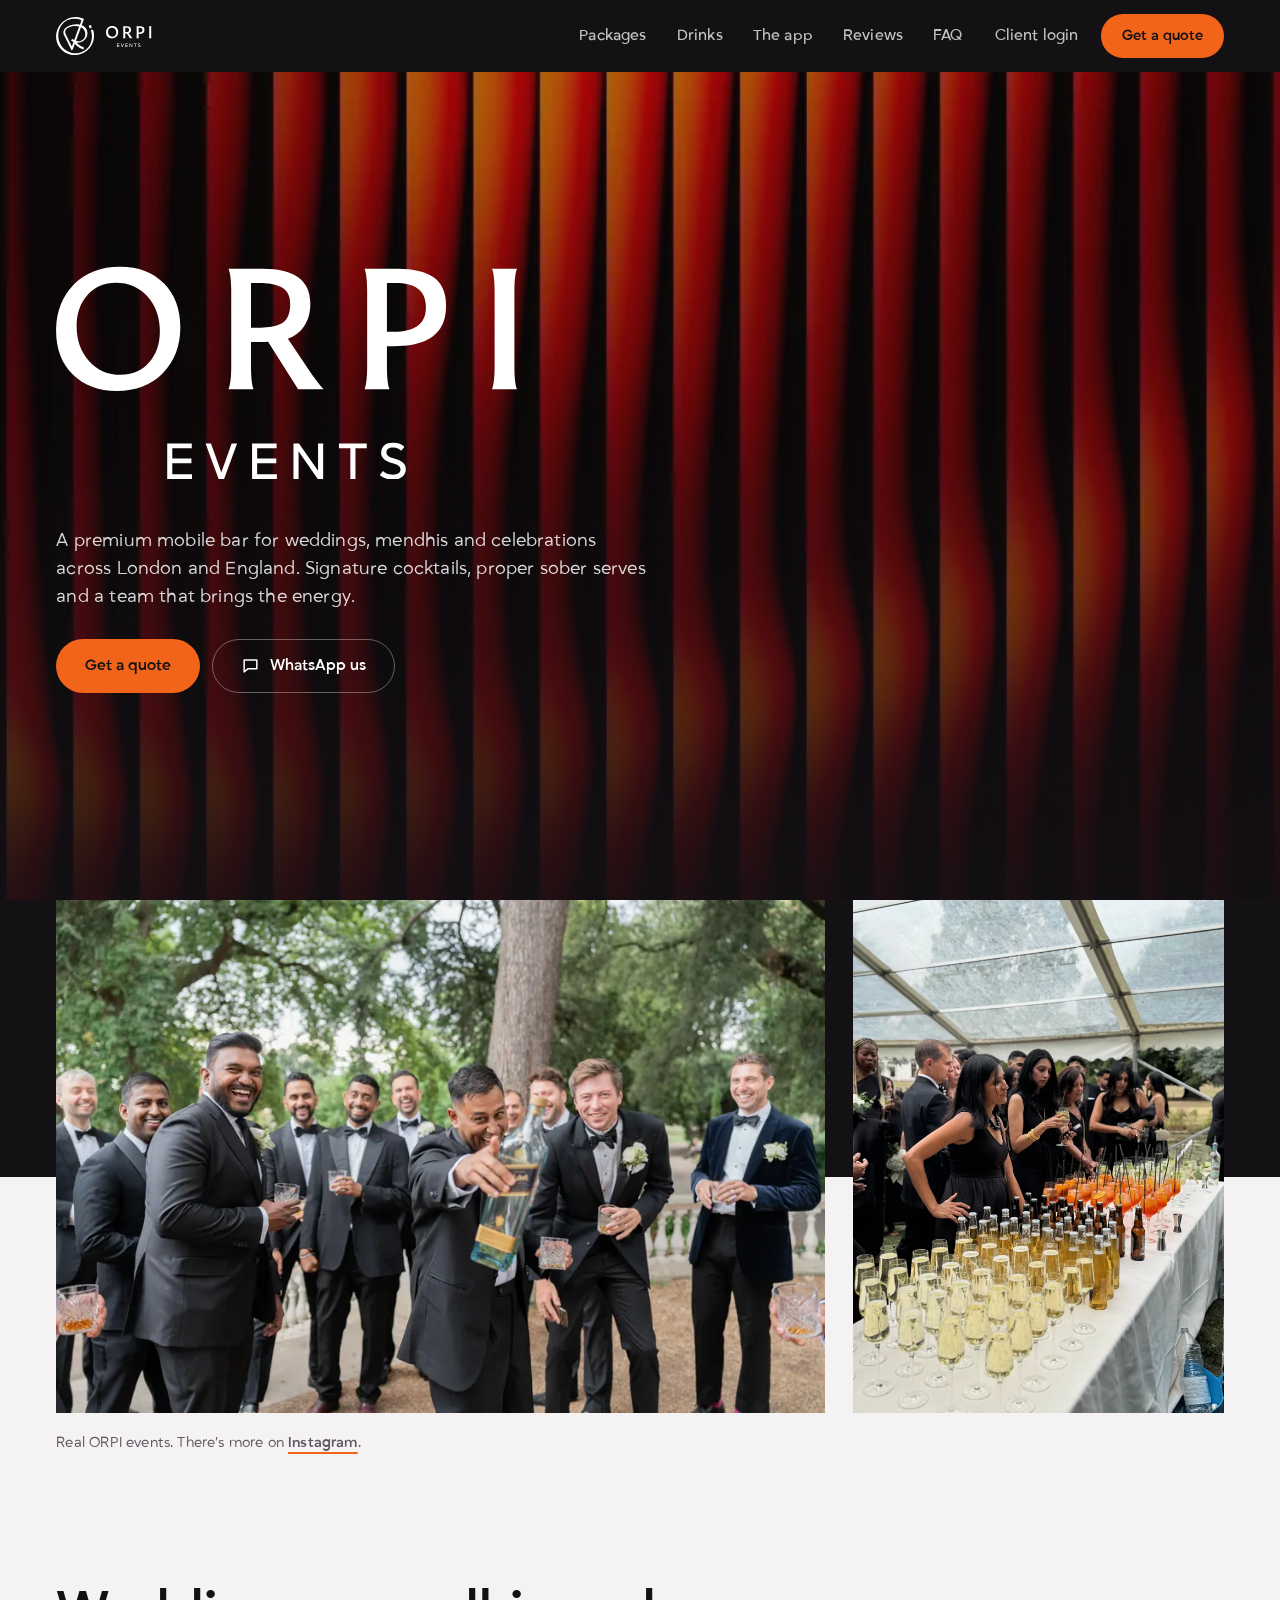
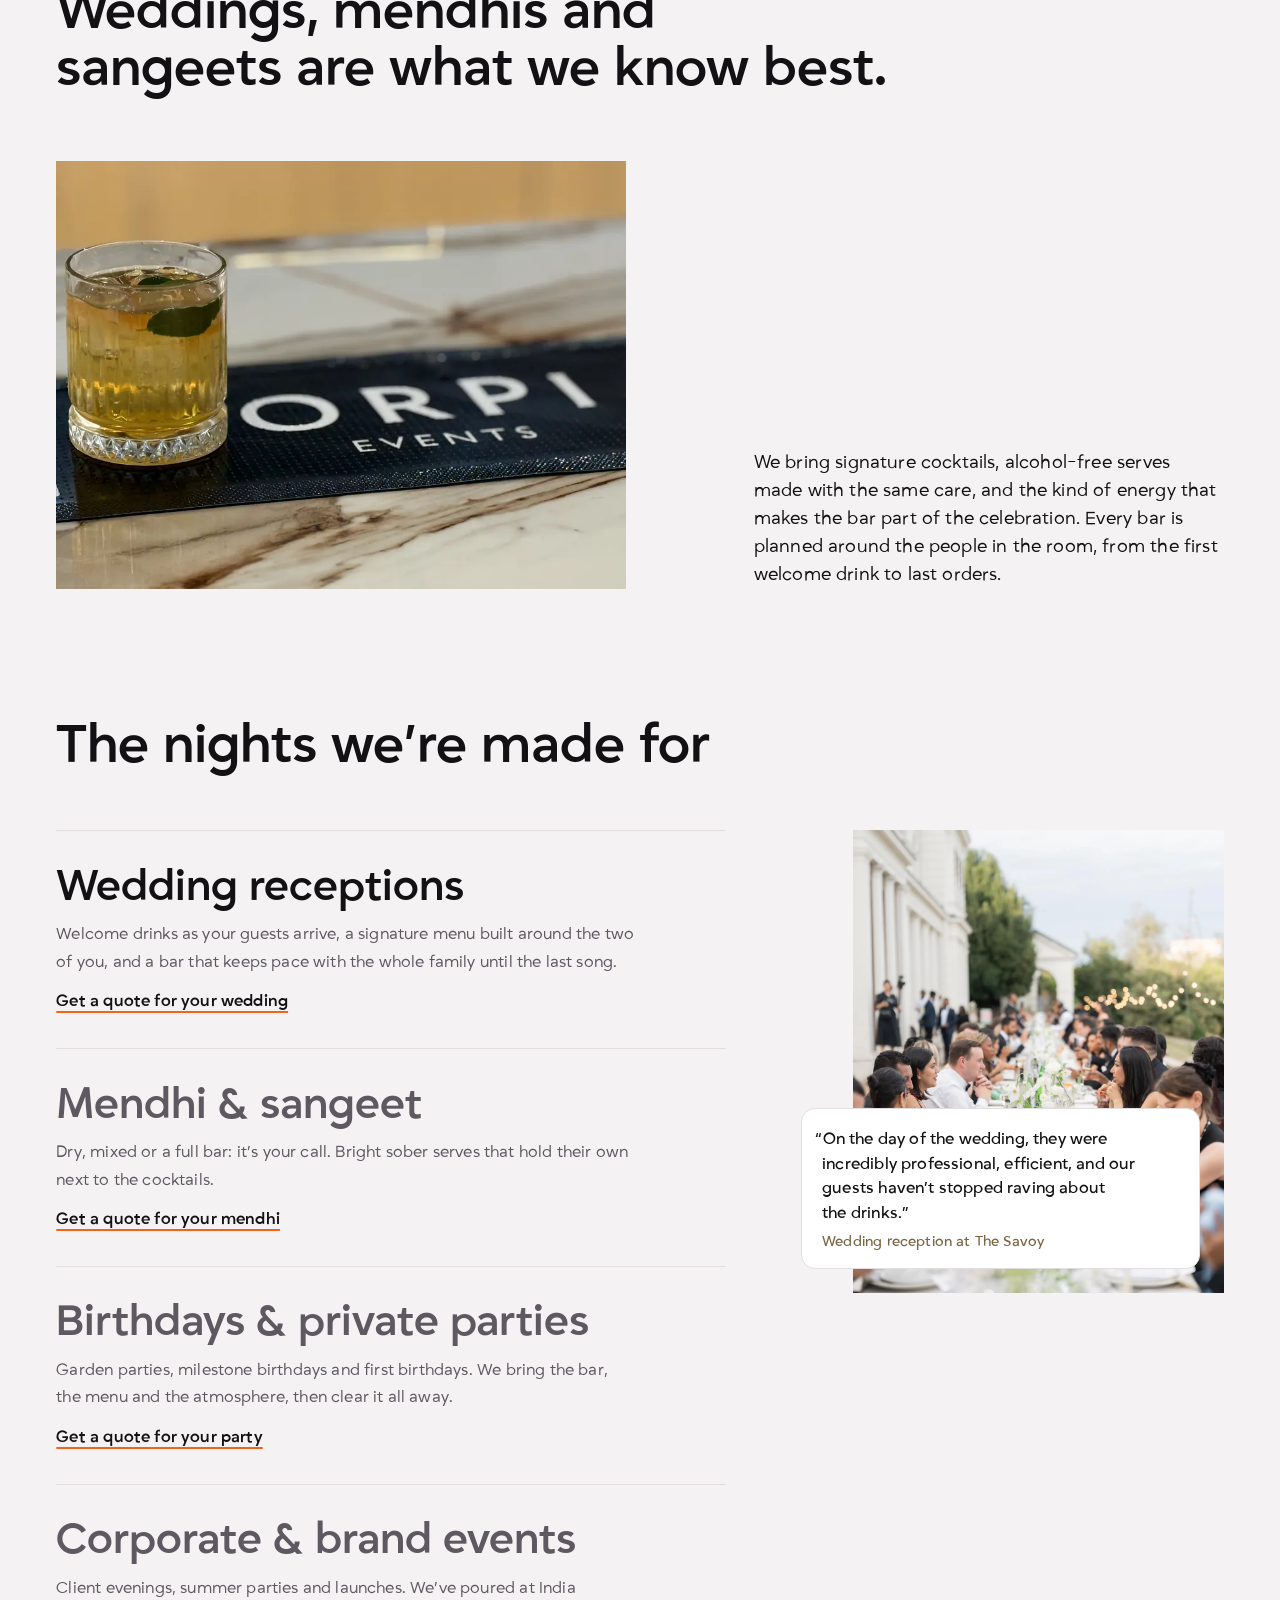
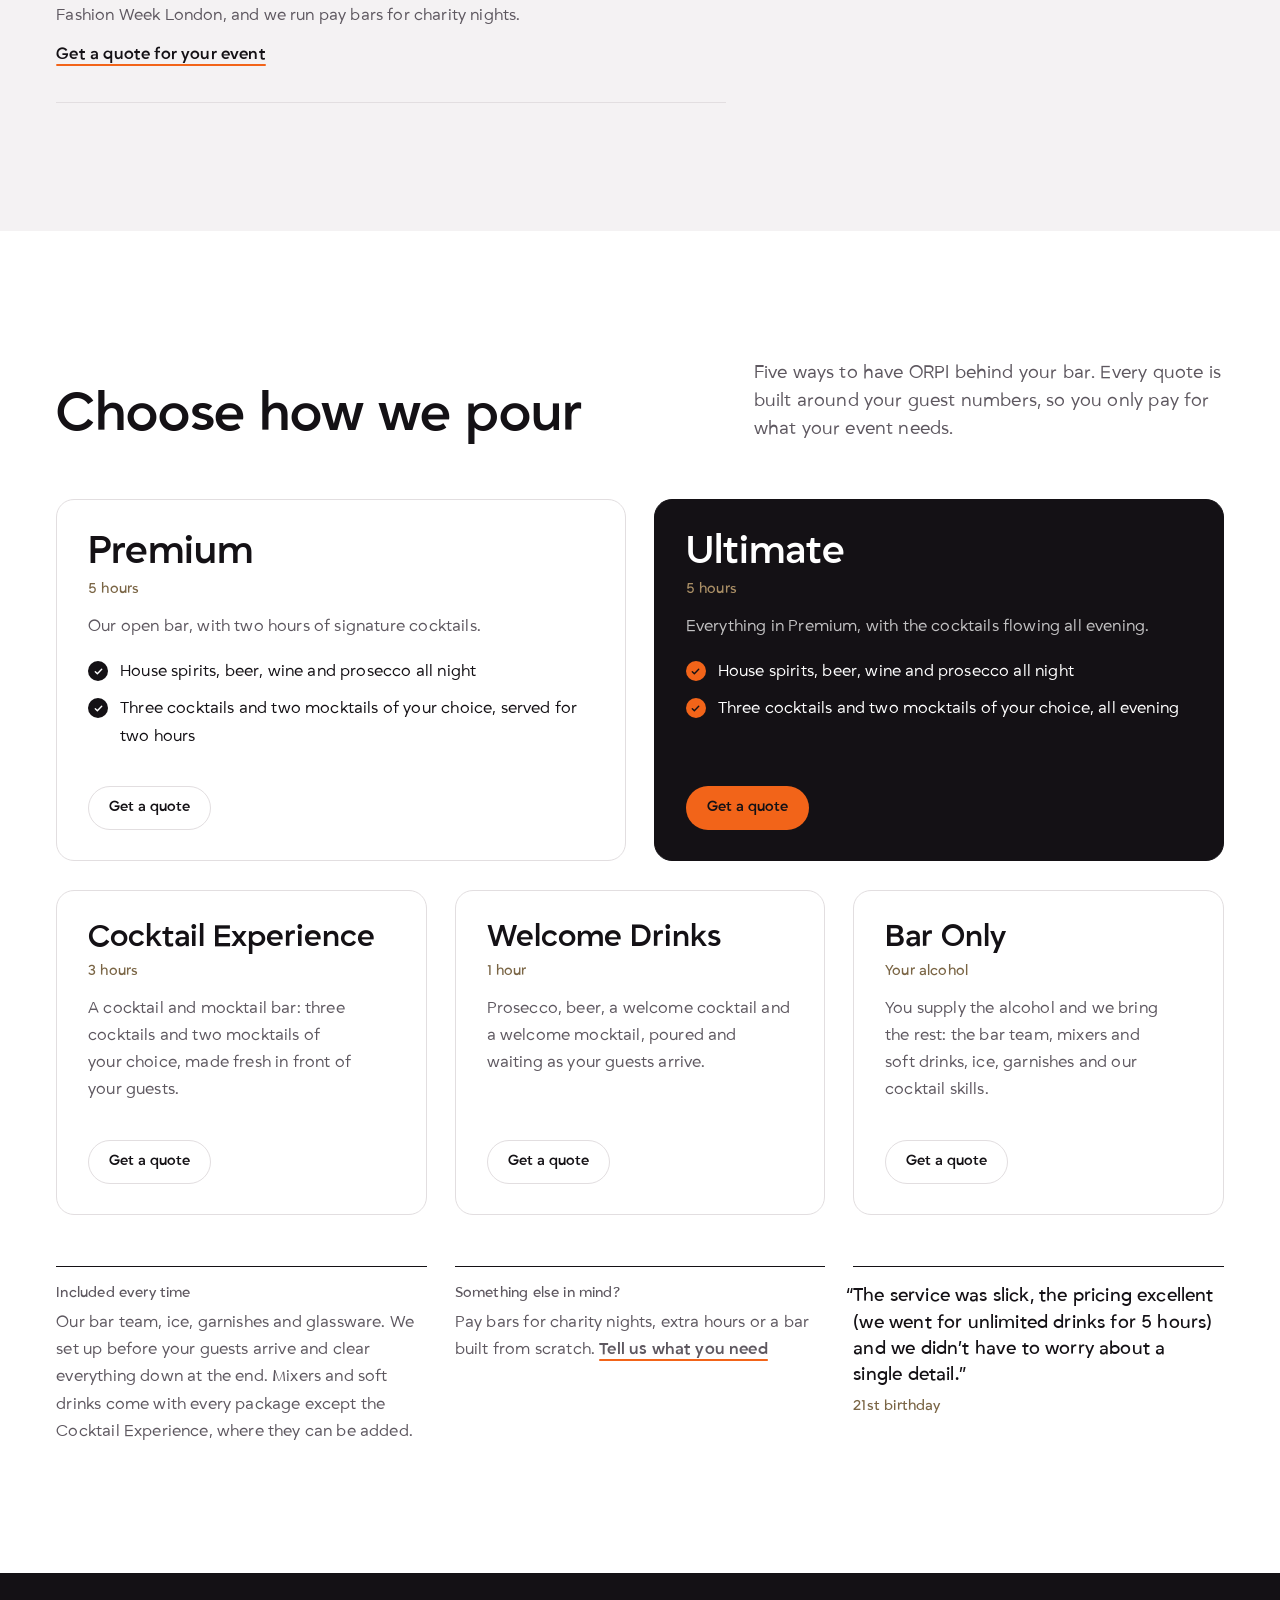
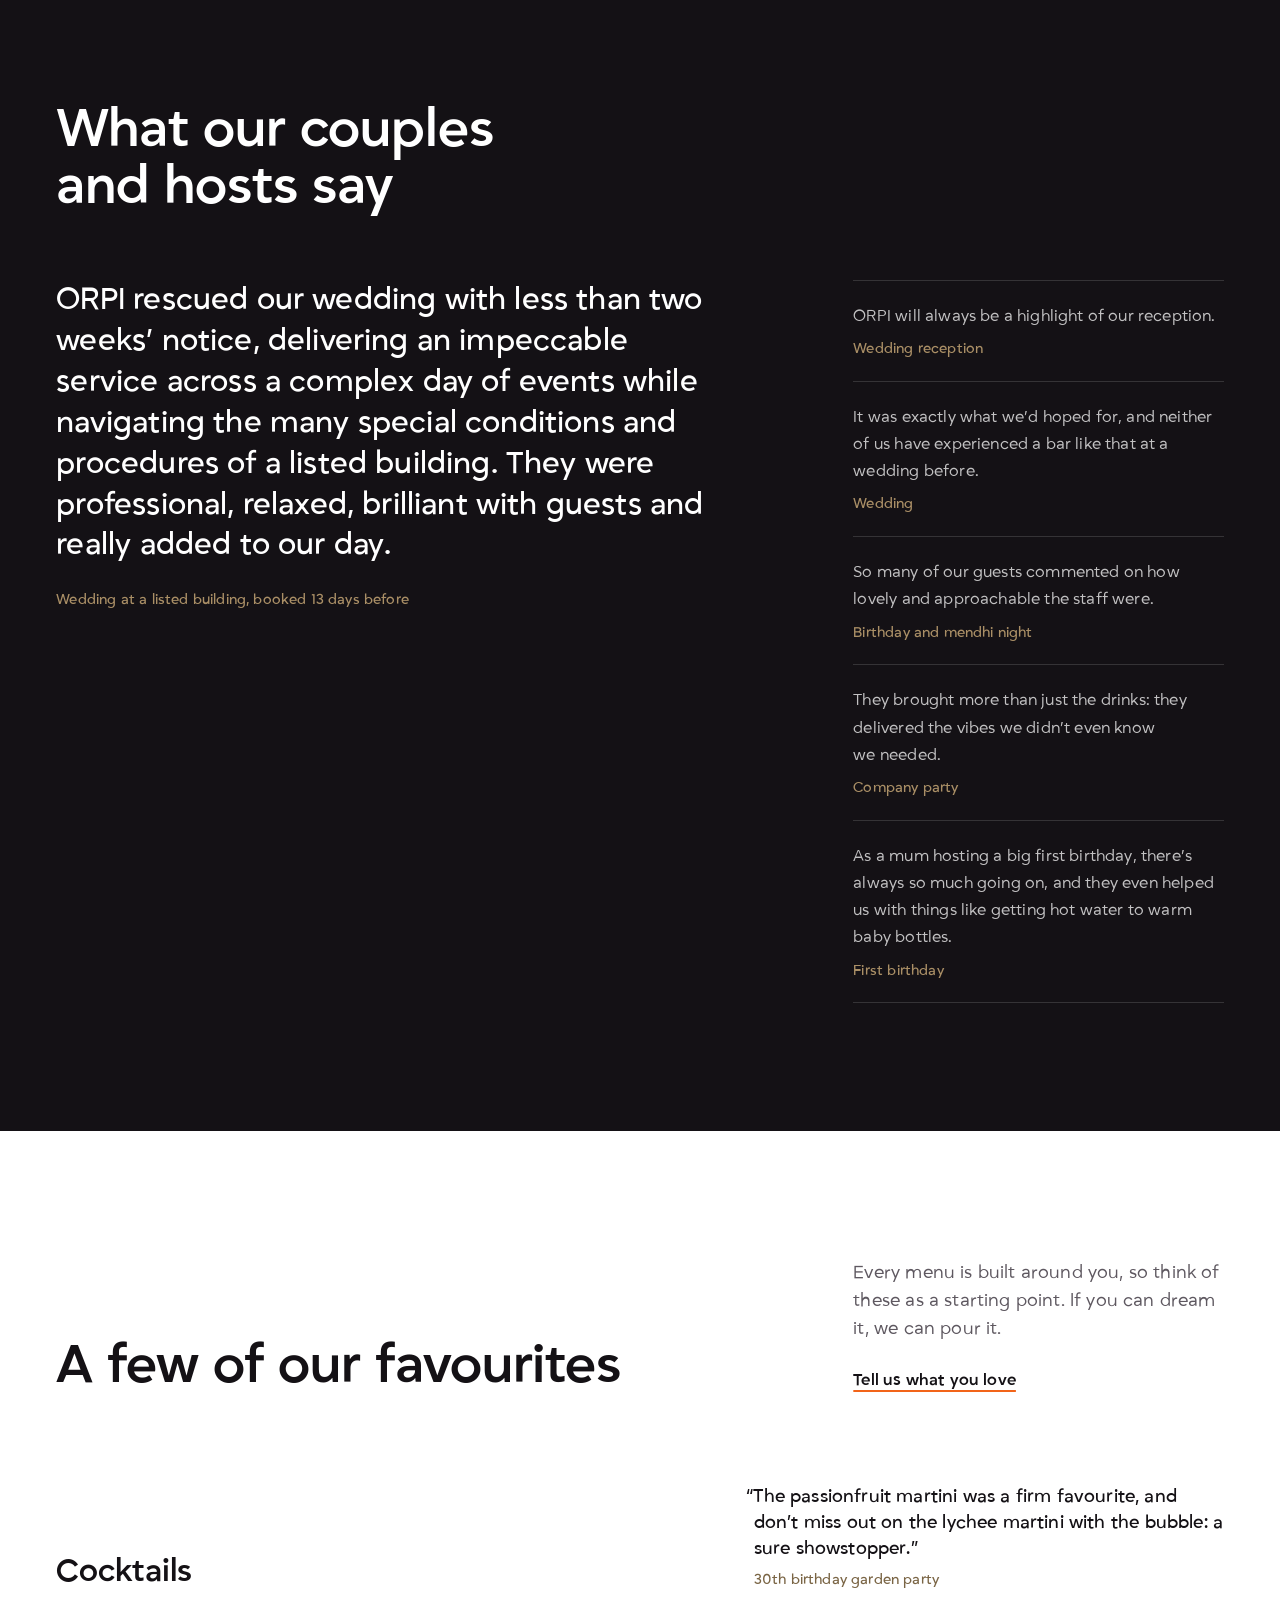
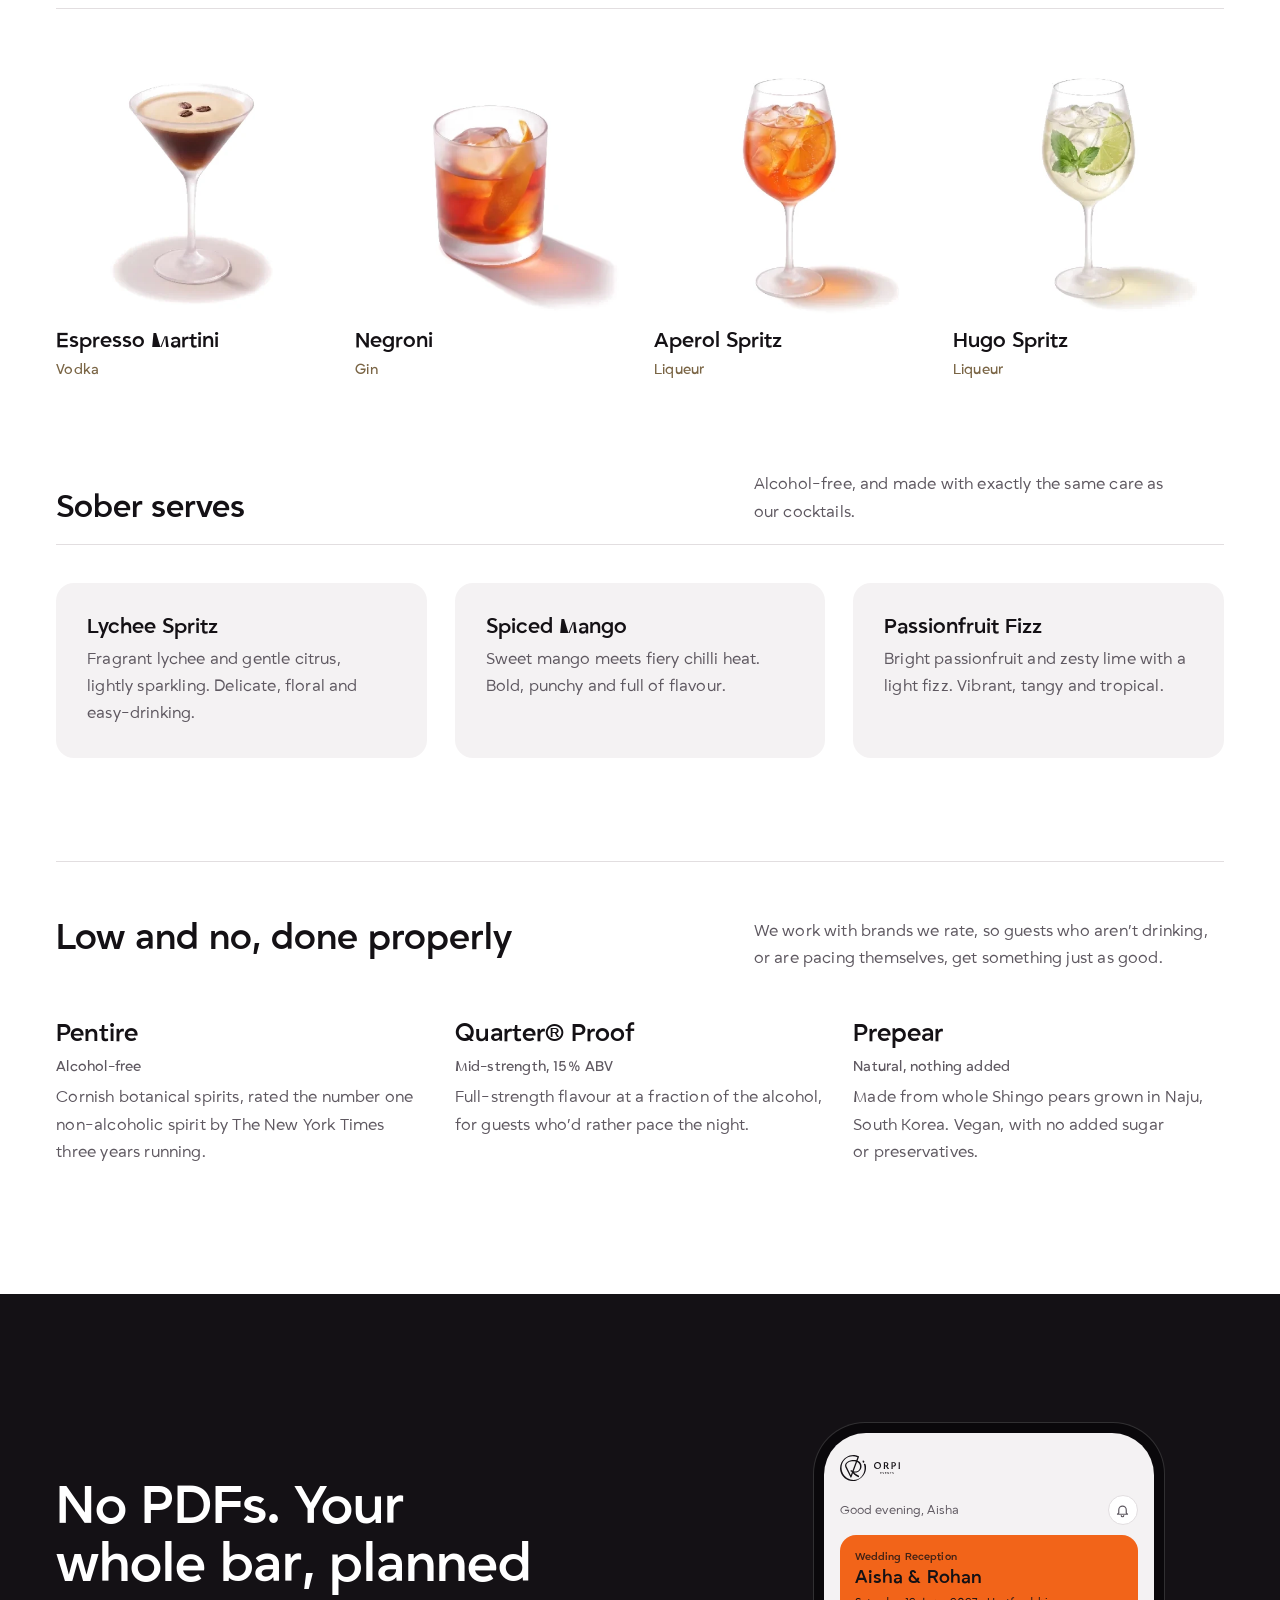
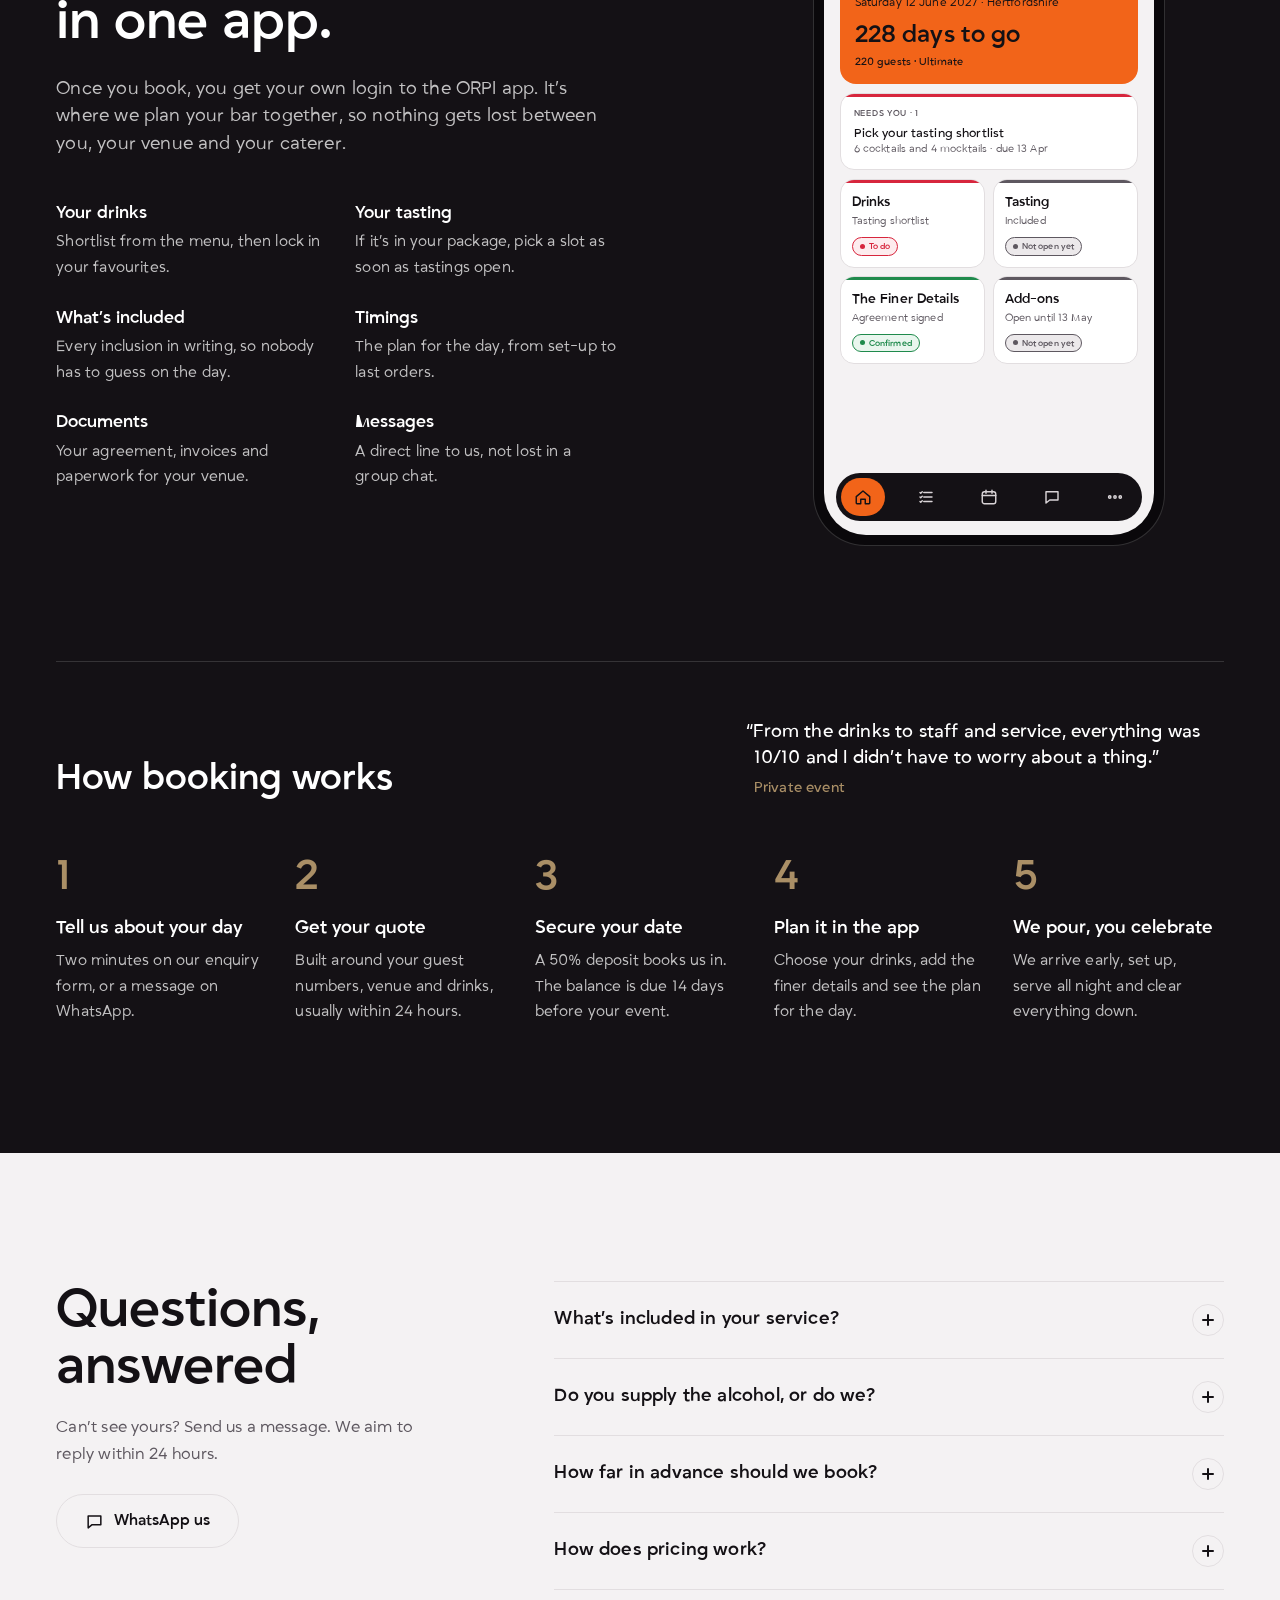
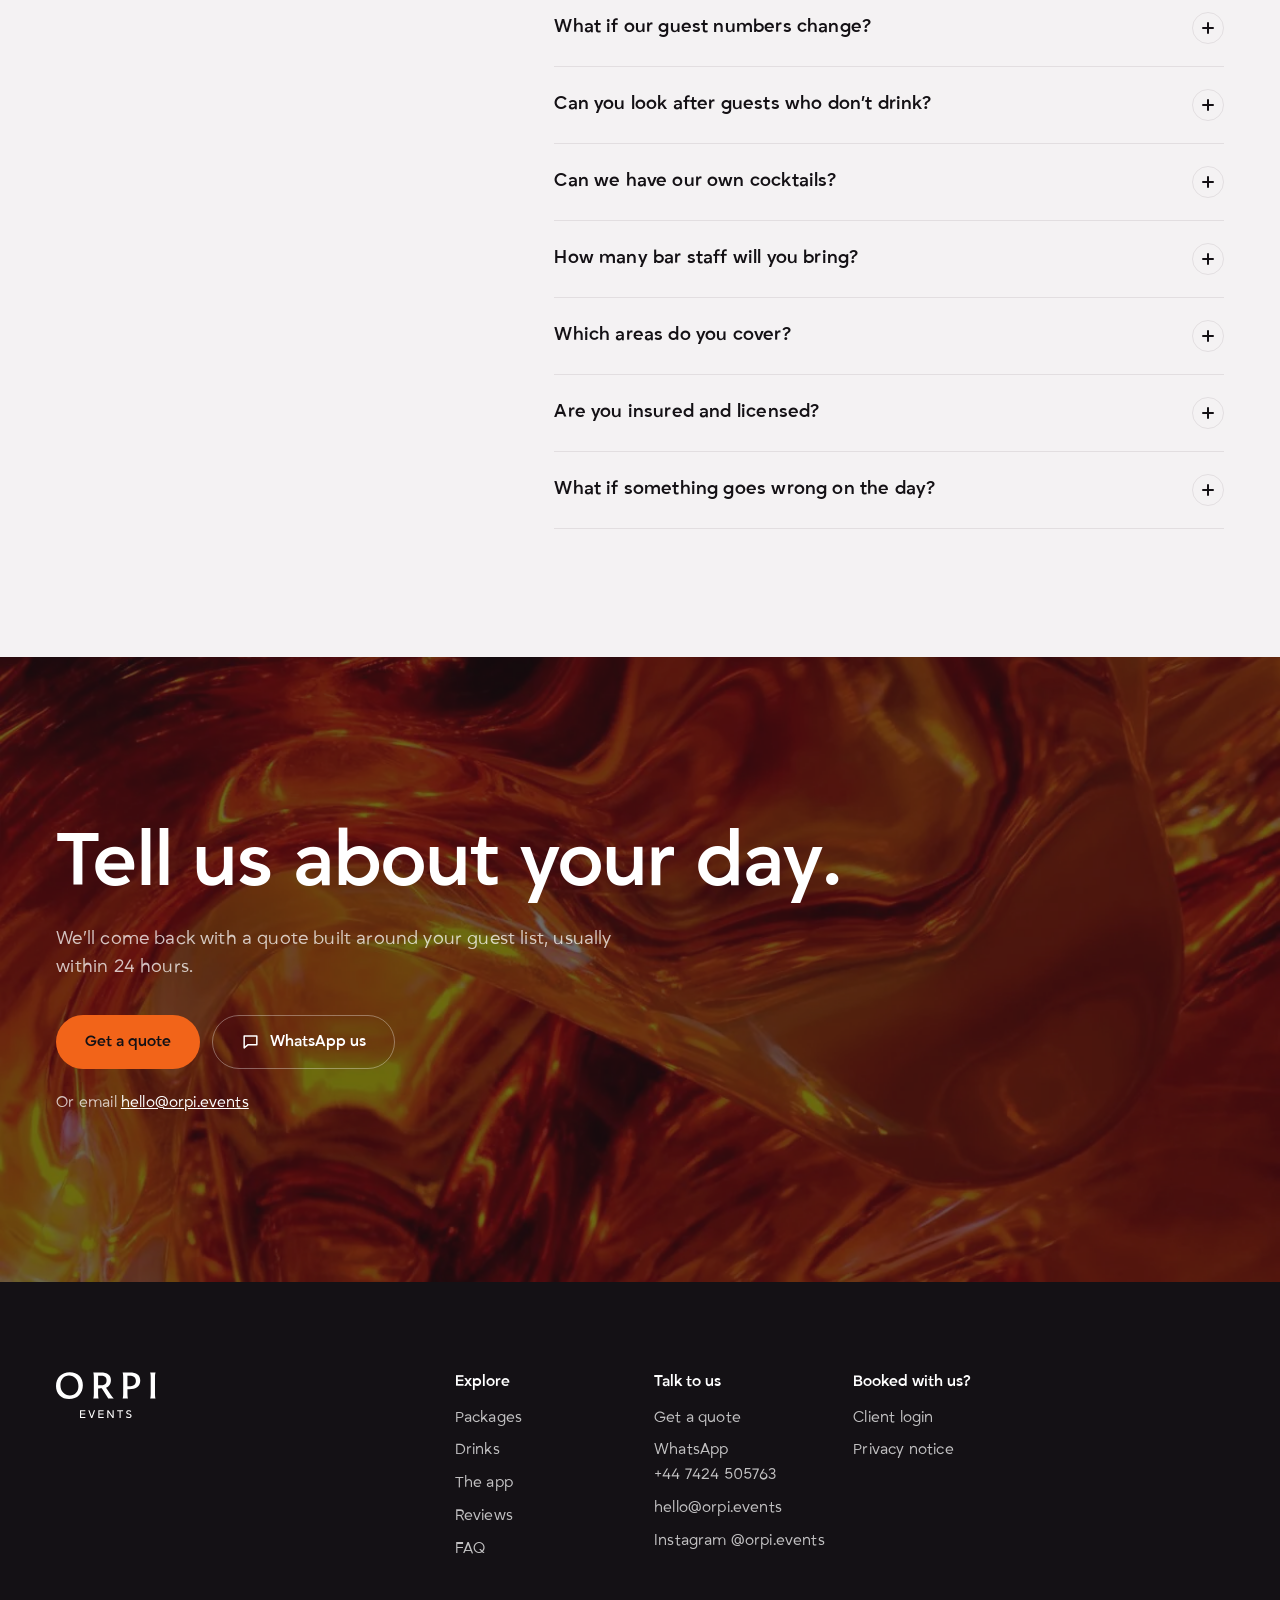
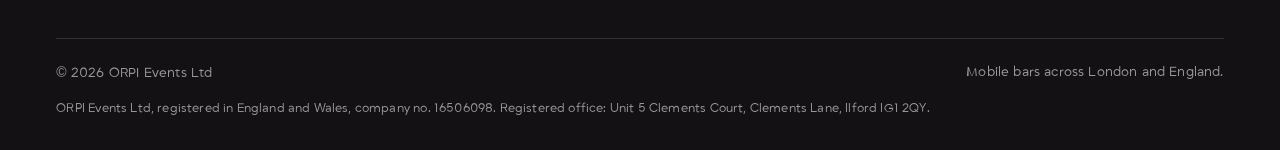
==== commit 2c26f01b: "Take the terms off the website: they're for clients only Ruds (4 Nov): the terms and conditions are " ====
--- a/index.html
+++ b/index.html
@@ -255,8 +255,8 @@
       </div>
     </div>
 
-    <!-- drinks.js swaps these for a random few from the Drinks Library in
-         Notion (via the booking app). If that can't be reached, these stay. -->
+    <!-- drinks.js swaps these for a random few from the Drinks Library (via
+         the booking app). If that can't be reached, these stay. -->
     <div class="fav-group">
       <div class="fav-head">
         <h3>Cocktails</h3>
@@ -428,7 +428,6 @@
         <h2>Booked with us?</h2>
         <ul>
           <li><a href="https://book.orpi.events/portal">Client login</a></li>
-          <li><a href="/terms">Terms &amp; conditions</a></li>
           <li><a href="/privacy">Privacy notice</a></li>
         </ul>
       </div>
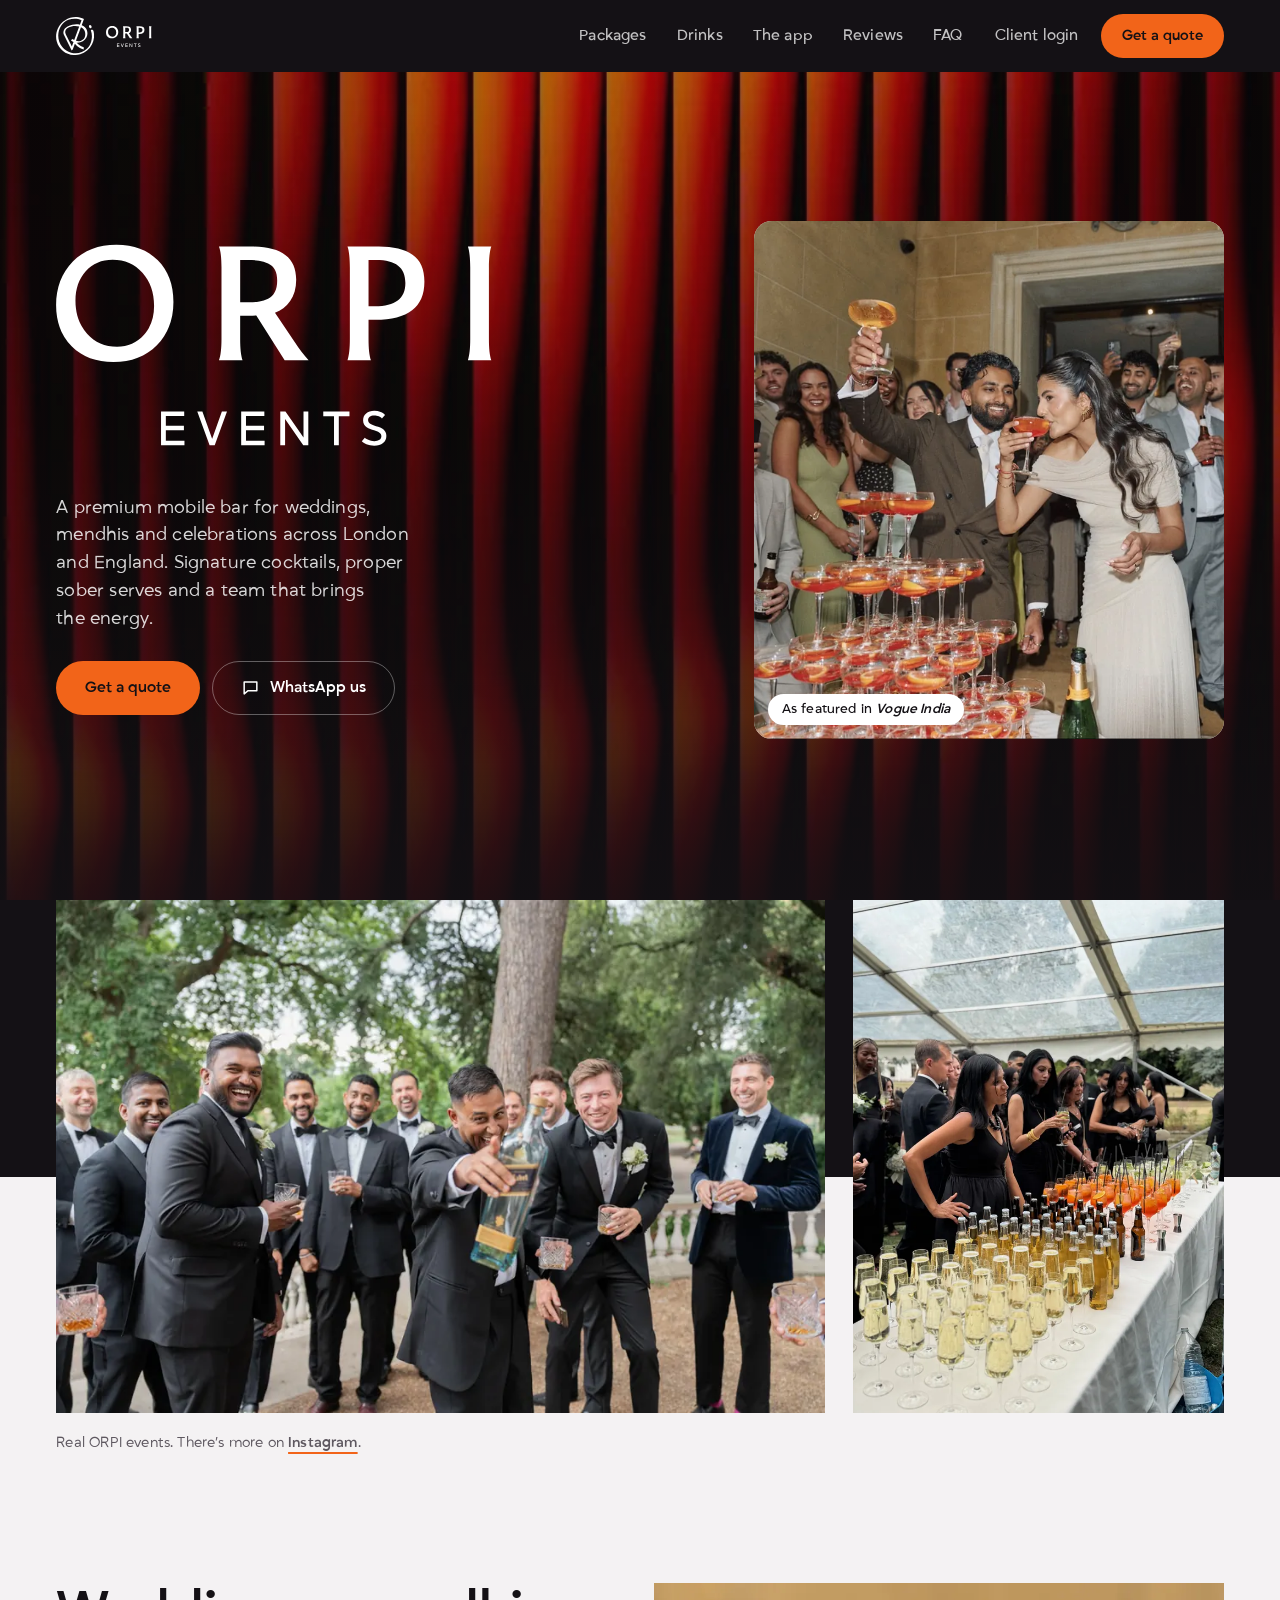
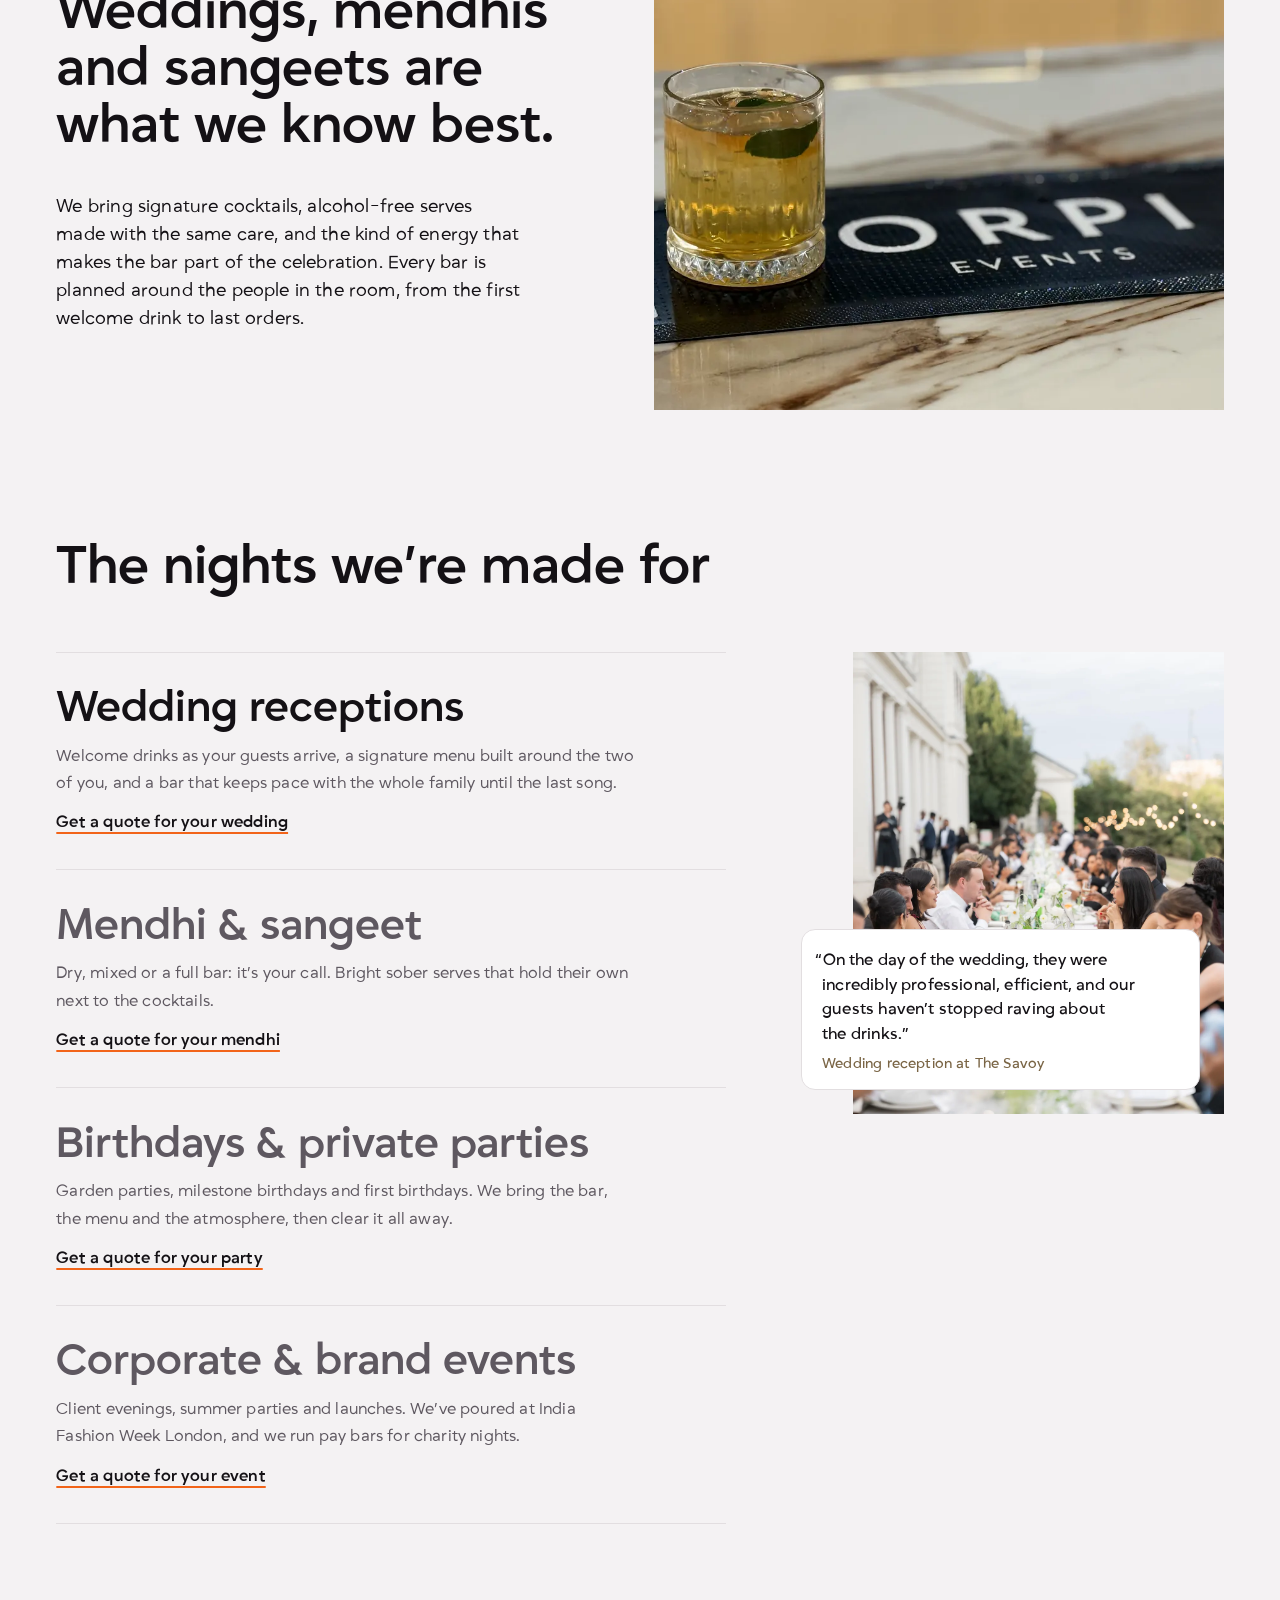
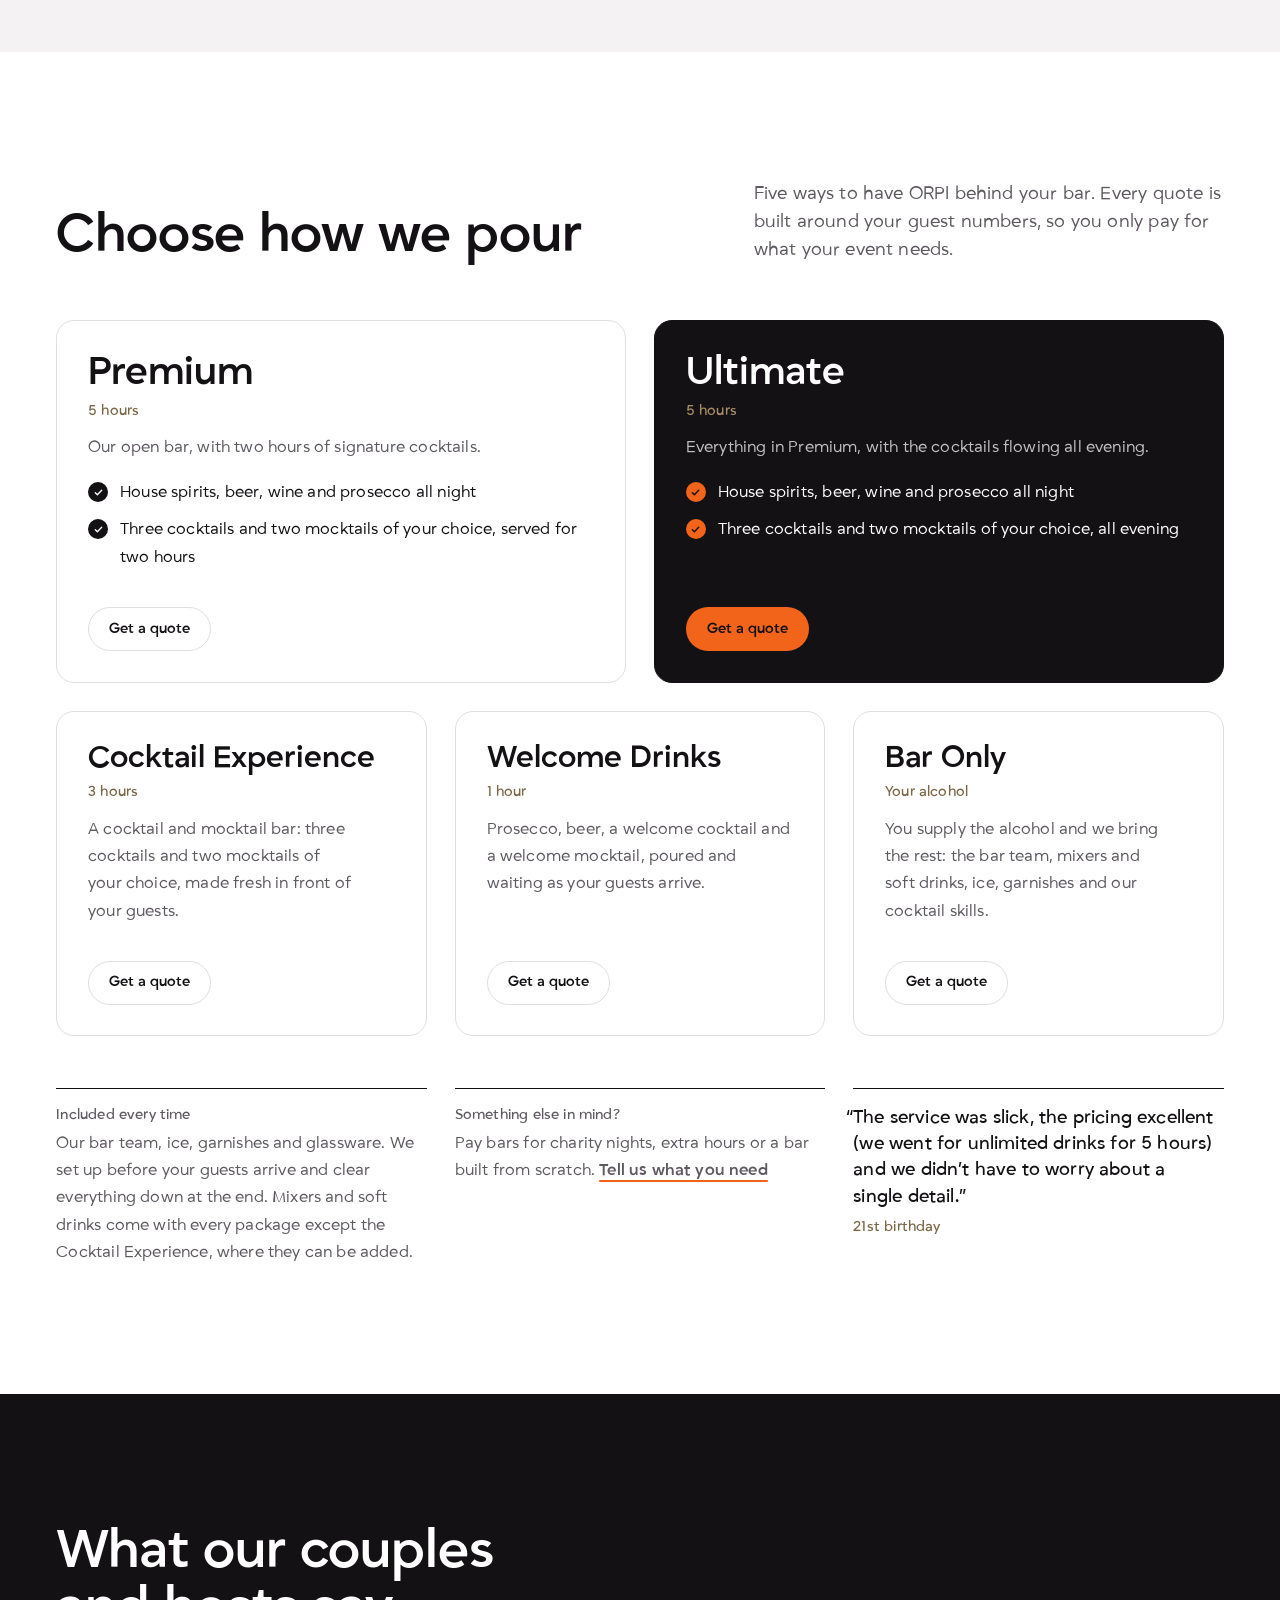
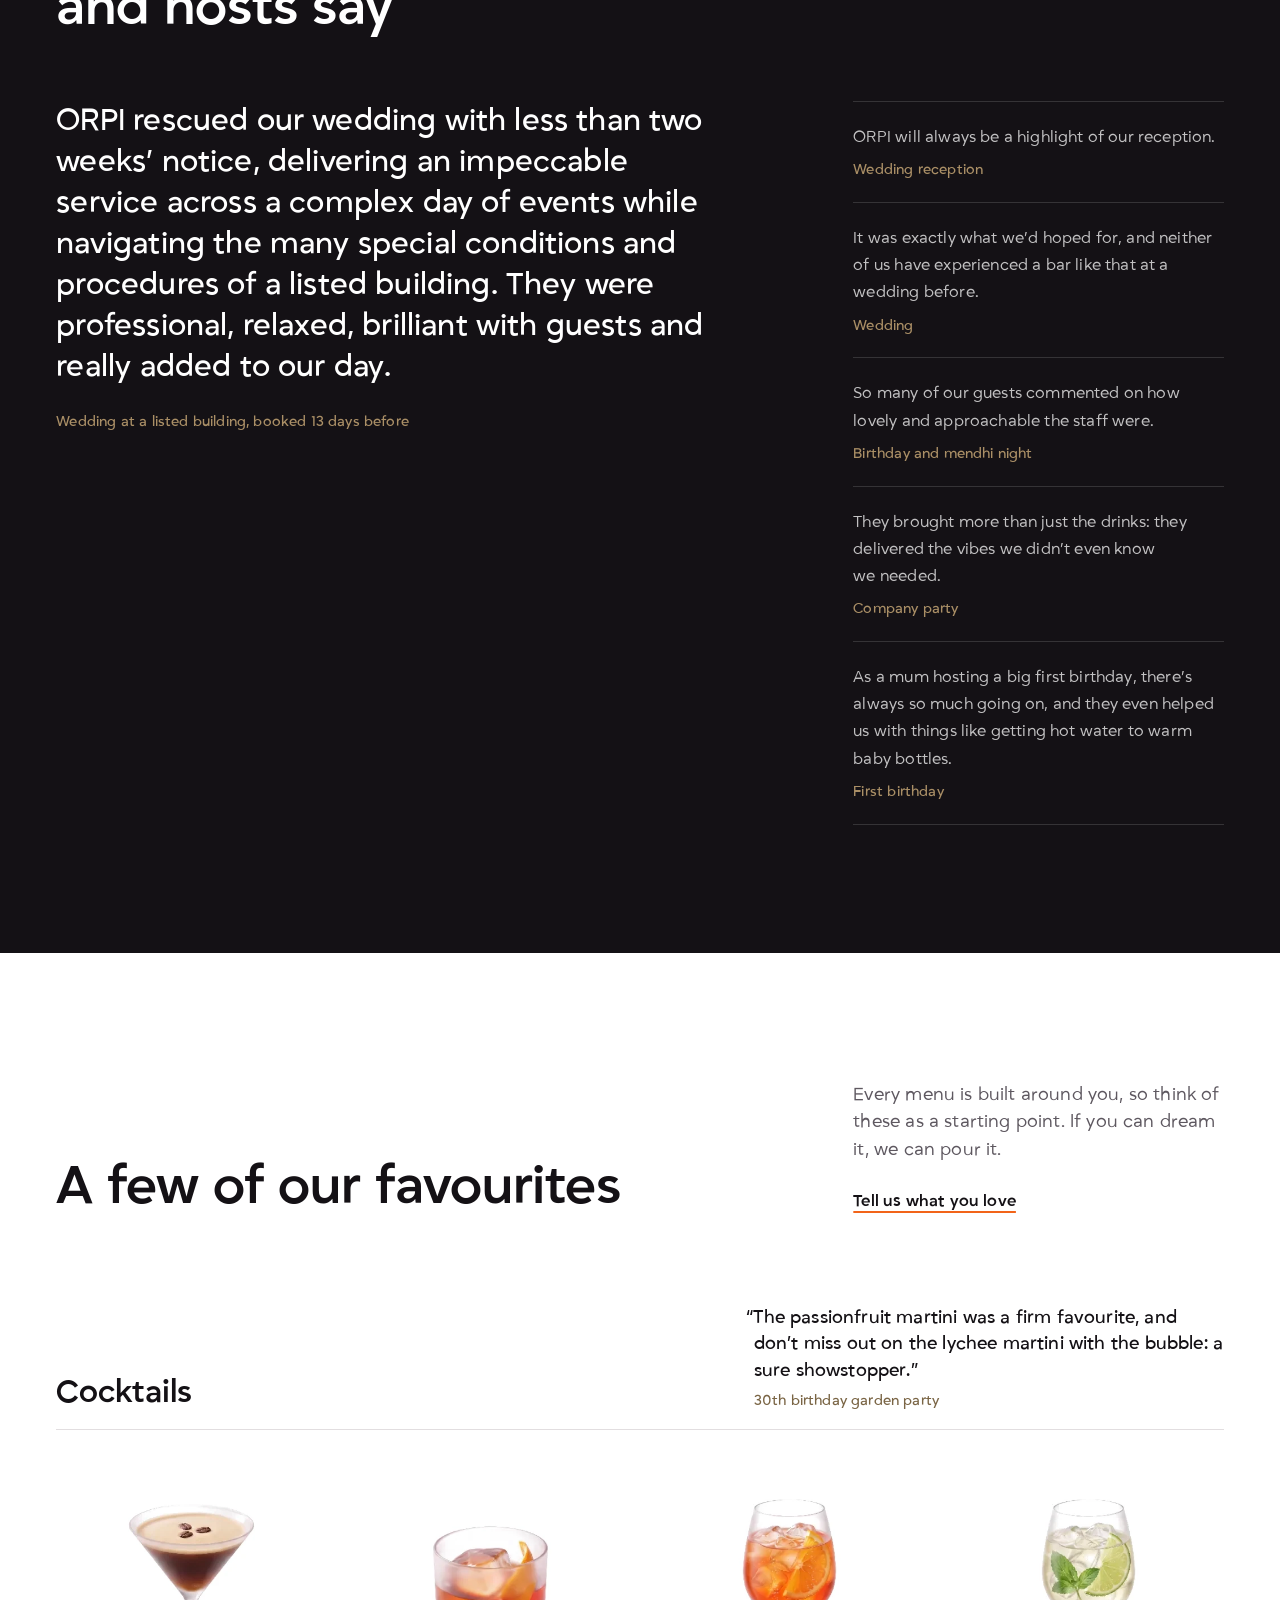
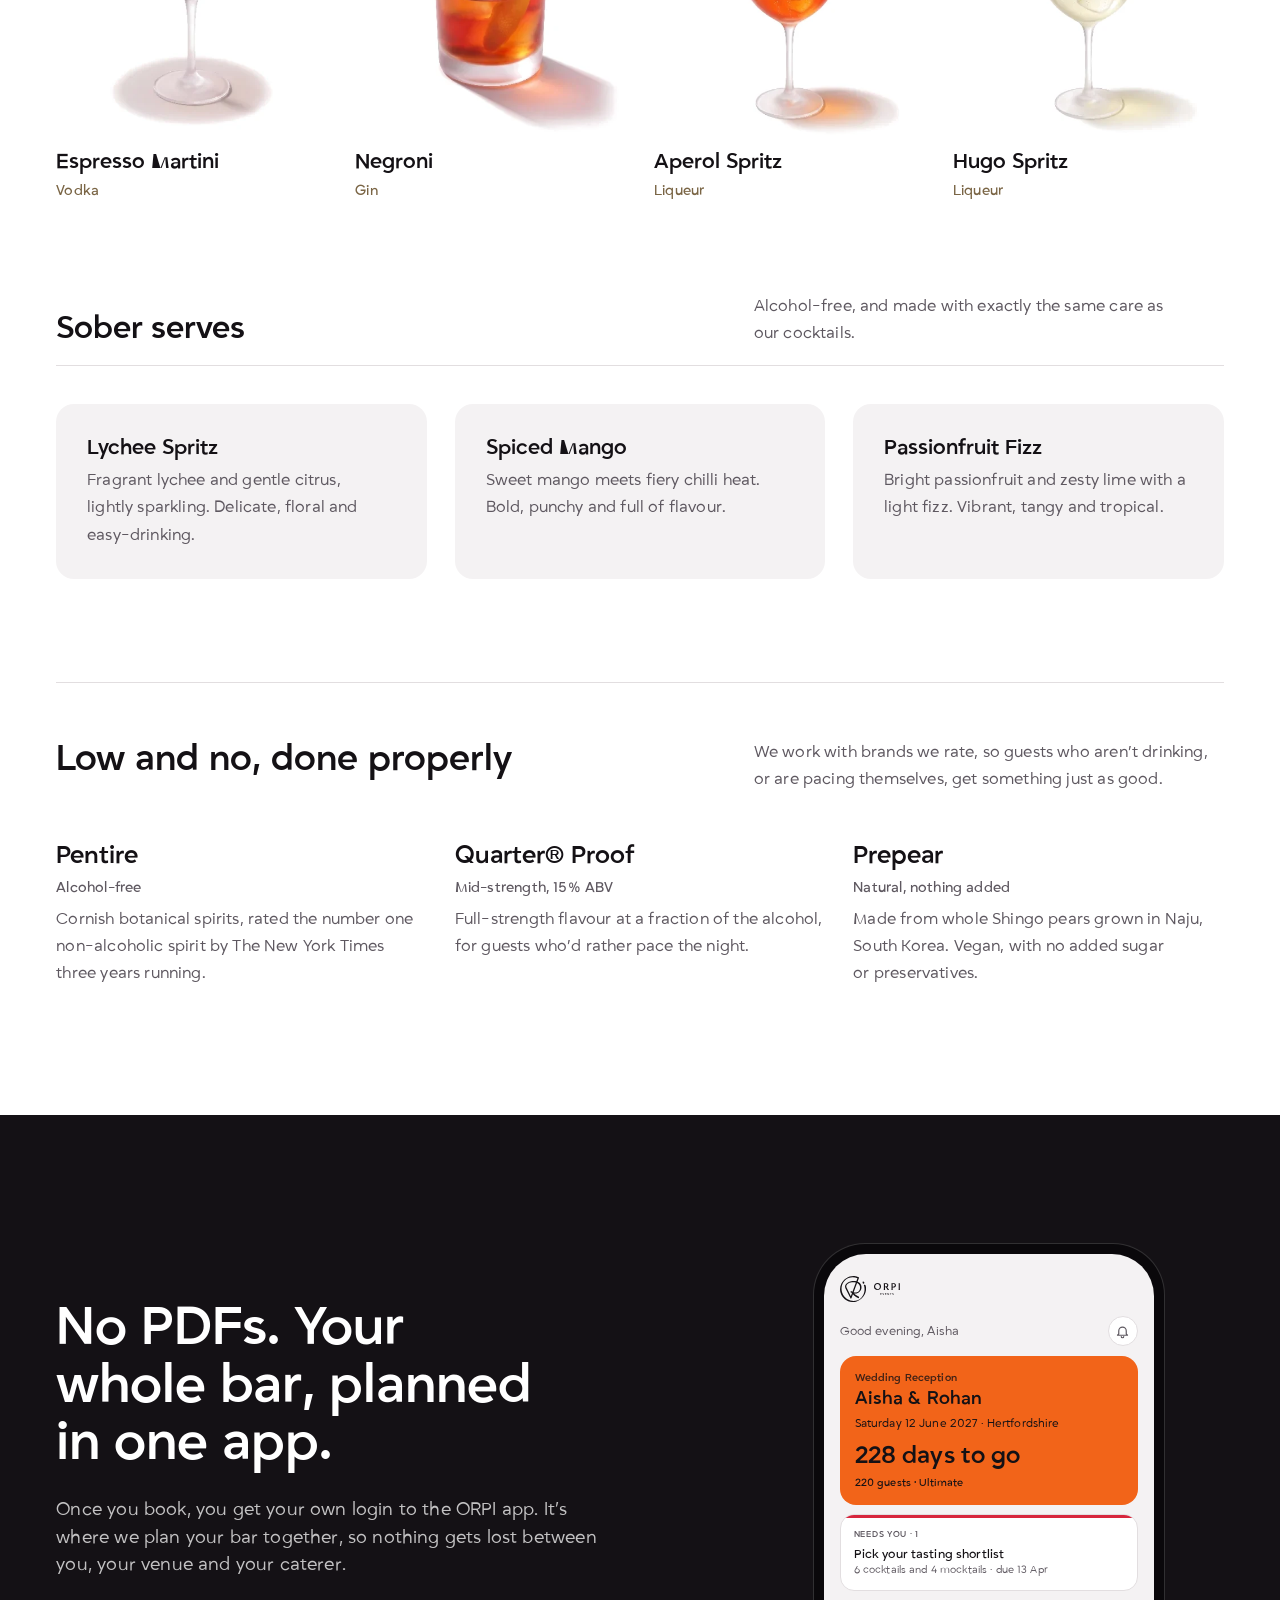
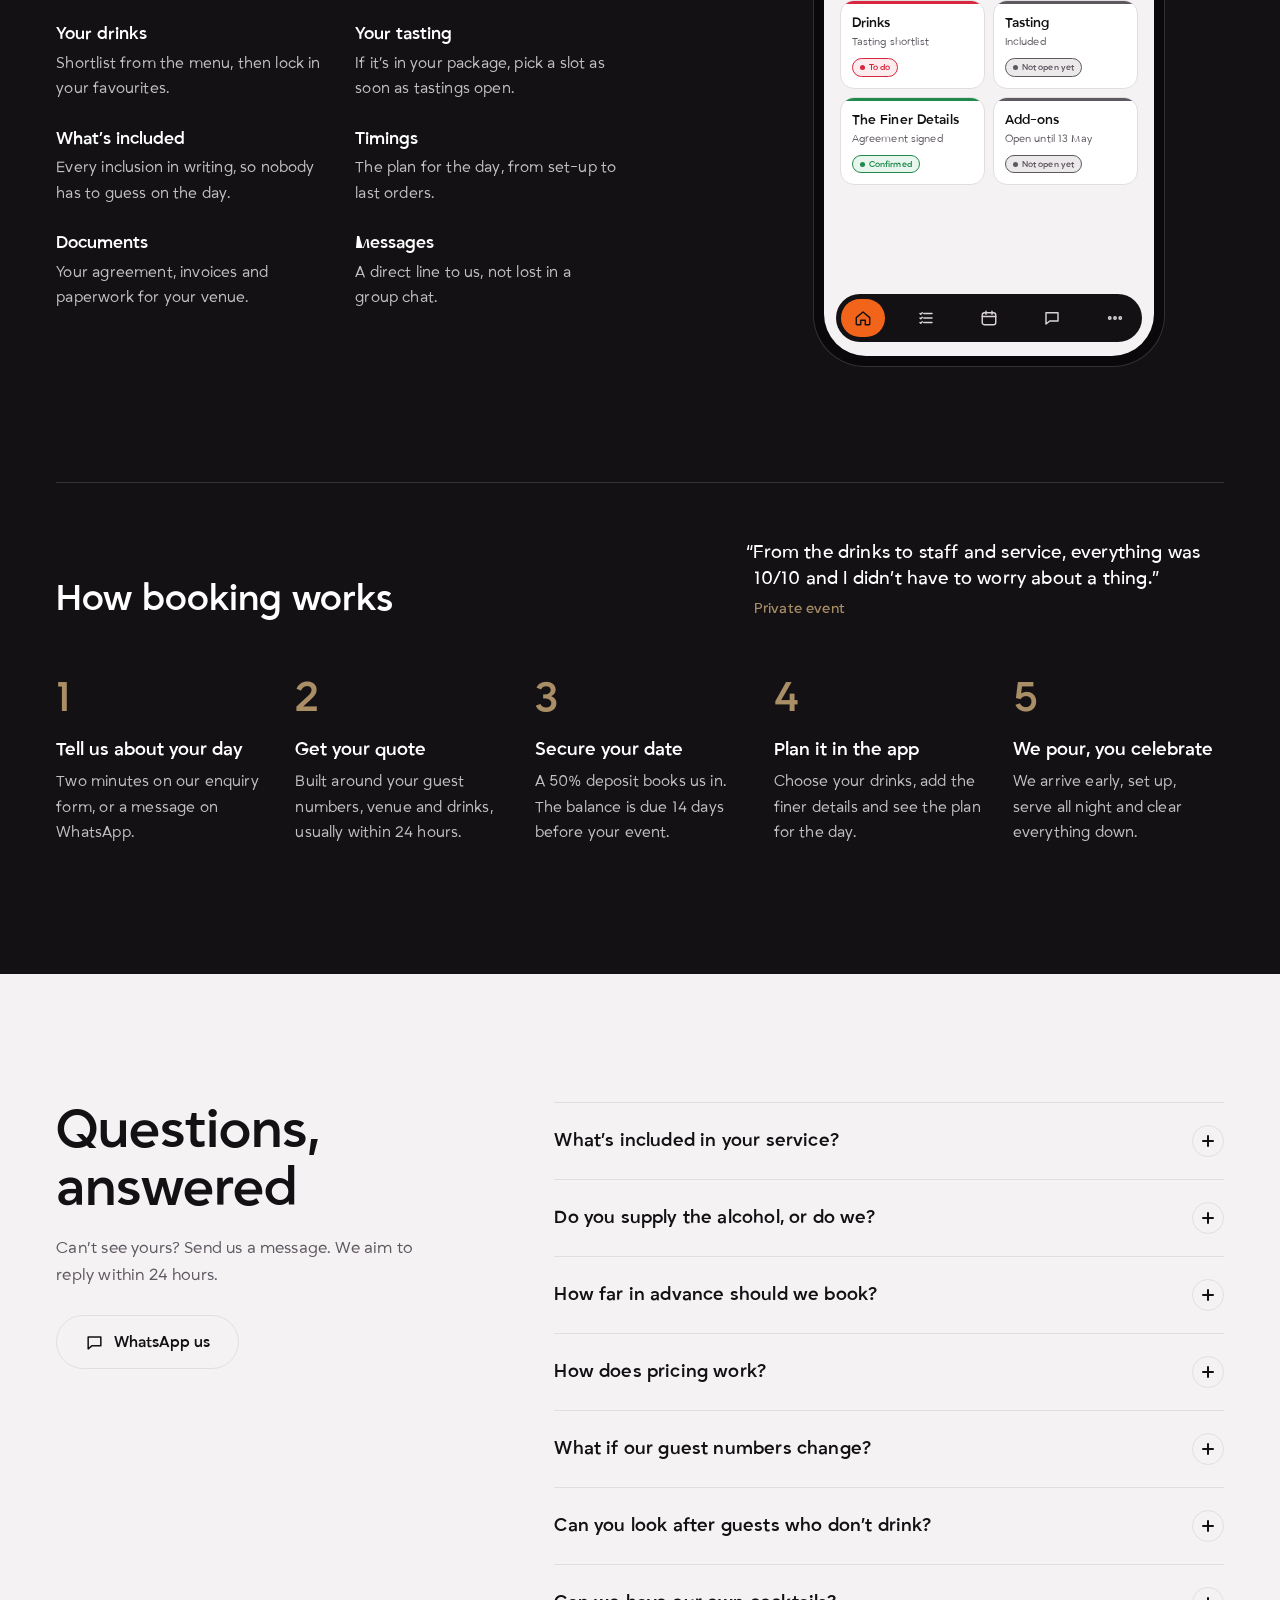
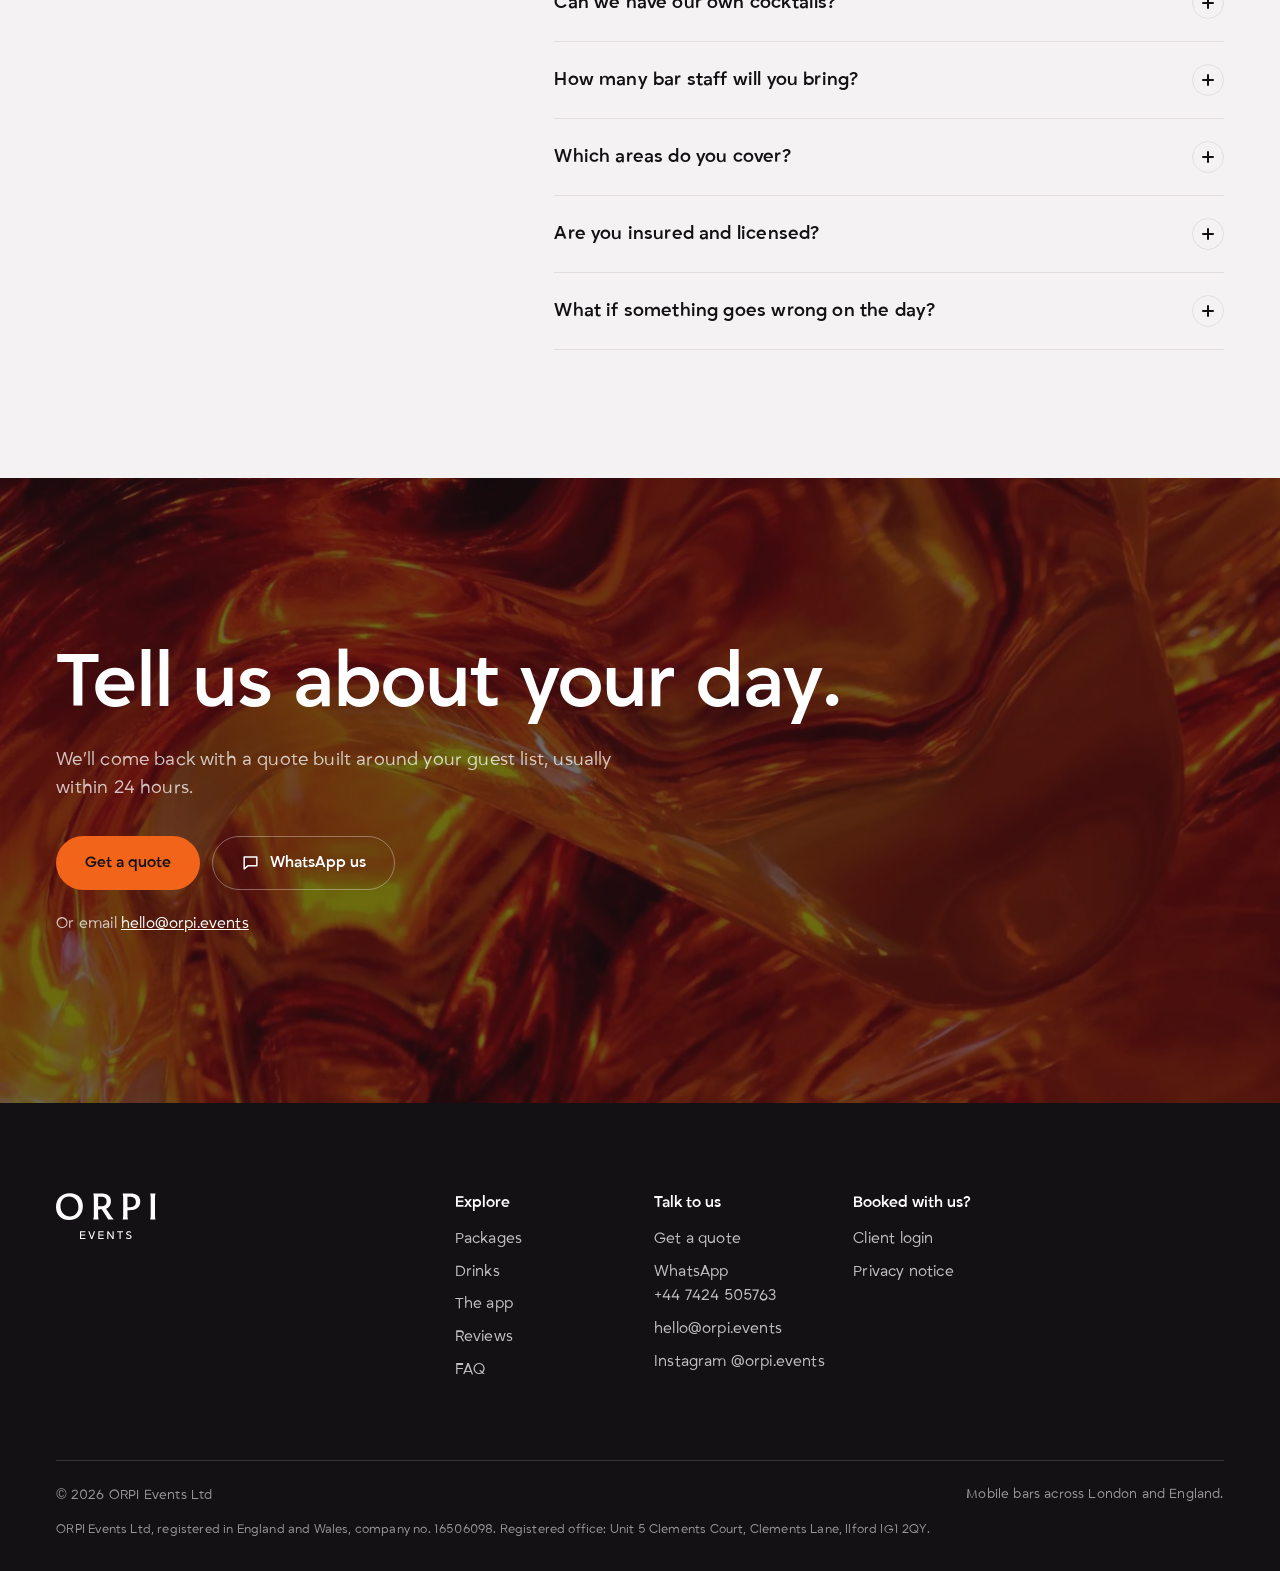
==== commit 5e28ccb6: "A real ORPI night in the hero, swipe rows on a phone, a fuller intro From the website review (Ruds, " ====
--- a/index.html
+++ b/index.html
@@ -25,7 +25,7 @@
 <link rel="preload" href="/assets/fonts/Grift-SemiBold.woff" as="font" type="font/woff" crossorigin>
 <link rel="preload" href="/assets/fonts/Grift-Regular.woff" as="font" type="font/woff" crossorigin>
 <link rel="preload" href="/assets/brand/textures/fractual-glass.webp" as="image" type="image/webp">
-<link rel="stylesheet" href="/assets/css/site.css?v=b28ca3cbfd">
+<link rel="stylesheet" href="/assets/css/site.css?v=3764e093b6">
 <script>document.documentElement.classList.add('js')</script>
 <script type="application/ld+json">{"@context": "https://schema.org", "@type": "LocalBusiness", "name": "ORPI Events", "legalName": "ORPI Events Ltd", "url": "https://orpi.events", "logo": "https://orpi.events/apple-touch-icon.png", "image": "https://orpi.events/og.jpg", "description": "Premium mobile bar for weddings, mendhis, sangeets, birthdays and corporate events across London and England.", "email": "hello@orpi.events", "telephone": "+447424505763", "foundingDate": "2025-07", "address": {"@type": "PostalAddress", "addressRegion": "London", "addressCountry": "GB"}, "areaServed": {"@type": "AdministrativeArea", "name": "England"}, "sameAs": ["https://www.instagram.com/orpi.events/"]}</script>
 <script type="application/ld+json">{"@context": "https://schema.org", "@type": "FAQPage", "mainEntity": [{"@type": "Question", "name": "What’s included in your service?", "acceptedAnswer": {"@type": "Answer", "text": "Everything you need for a fully running bar: our team, the equipment and bar tools, glassware, ice, mixers and garnishes (or we work with what your venue provides). We set up before your guests arrive and clear everything down at the end of the night. A Cocktail Experience is your cocktails and mocktails, and soft drinks on the bar can be added. Your quote lists exactly what’s included, so there are no surprises."}}, {"@type": "Question", "name": "Do you supply the alcohol, or do we?", "acceptedAnswer": {"@type": "Answer", "text": "Either works. On Premium and Ultimate we source and supply all the alcohol. On Bar Only, you supply the alcohol and we bring everything else, and we’ll advise you on quantities. If you only need us for arrivals, there’s Welcome Drinks."}}, {"@type": "Question", "name": "How far in advance should we book?", "acceptedAnswer": {"@type": "Answer", "text": "Ideally at least a month before, so we can give your event the attention it deserves. If your date is sooner, get in touch anyway: we’ll do everything we can to make it work. Summer weekends go quickly, so earlier is always better."}}, {"@type": "Question", "name": "How does pricing work?", "acceptedAnswer": {"@type": "Answer", "text": "Every event is different, so we don’t have a fixed price list. We build your quote around your guest numbers, package, drinks and venue, usually within 24 hours of your enquiry. A 50% deposit secures your date, and the balance is due 14 days before your event."}}, {"@type": "Question", "name": "What if our guest numbers change?", "acceptedAnswer": {"@type": "Answer", "text": "Your quote is based on the guest numbers you give us when you book, and that becomes your minimum charge, so if final numbers come in lower the price stays the same. If numbers go up, we’ll agree the extra with you in writing. Please confirm final numbers at least 7 days before your event."}}, {"@type": "Question", "name": "Can you look after guests who don’t drink?", "acceptedAnswer": {"@type": "Answer", "text": "Absolutely, and we do it properly. Our sober serves are made with the same care as our cocktails, and we pour Pentire, the alcohol-free spirit The New York Times has rated number one three years running, plus Quarter® Proof mid-strength spirits at 15% ABV."}}, {"@type": "Question", "name": "Can we have our own cocktails?", "acceptedAnswer": {"@type": "Answer", "text": "Yes, and we love building them. Our menu is a starting point, not a limit. Bring us a favourite, a theme or a completely new idea and we’ll make it happen."}}, {"@type": "Question", "name": "How many bar staff will you bring?", "acceptedAnswer": {"@type": "Answer", "text": "It depends on your guest numbers, the timings and the service style. We staff every event so nobody waits long at the bar, and we confirm the team size when we put your package together."}}, {"@type": "Question", "name": "Which areas do you cover?", "acceptedAnswer": {"@type": "Answer", "text": "We’re based in London and cover events across England. Travel is built into your quote, so there are no surprise costs."}}, {"@type": "Question", "name": "Are you insured and licensed?", "acceptedAnswer": {"@type": "Answer", "text": "Yes. We carry £5m public liability insurance and our team holds personal licences. Most venues have a premises licence that covers the bar. If yours doesn’t, you may need a Temporary Event Notice, so tell us when you book and we’ll talk you through it.If your venue needs our insurance, licences or risk assessment, you can request them in your ORPI app."}}, {"@type": "Question", "name": "What if something goes wrong on the day?", "acceptedAnswer": {"@type": "Answer", "text": "We plan thoroughly, arrive early and always have a backup. One of our favourite reviews is from a couple whose original bar company put its price up two weeks before their wedding: we stepped in with 13 days to go, ran a tasting at their home within days, and served their signature cocktails all night."}}]}</script>
@@ -59,6 +59,12 @@
   <div class="hero-bg" aria-hidden="true"><i></i></div>
   <div class="wrap">
     <h1 class="hero-title"><svg class="hero-word" viewBox="7 117 411 190" fill="currentColor" aria-hidden="true"><path d="M64.66,214.02c10.37,0,18.79-3.66,25.26-10.98,6.47-7.32,9.7-16.49,9.7-27.5,0-12.61-3.66-23.04-10.98-31.27-7.32-8.23-16.7-12.35-28.14-12.35-10.48,0-18.95,3.64-25.42,10.91-6.47,7.27-9.7,16.52-9.7,27.75,0,12.51,3.66,22.88,10.98,31.11,7.32,8.23,16.76,12.35,28.31,12.35M61.29,228.46c-16.25,0-29.35-4.89-39.29-14.68-9.95-9.78-14.92-22.8-14.92-39.05s5.27-30.63,15.8-41.22c10.53-10.58,24.24-15.87,41.14-15.87s29.29,4.92,39.13,14.75c9.83,9.84,14.75,22.93,14.75,39.29s-5.21,30.45-15.64,40.98c-10.42,10.53-24.08,15.8-40.97,15.8"/><path d="M180.93,172h8.66c3.63,0,6.82-.24,9.54-.72,2.72-.48,5.45-1.36,8.18-2.65,2.73-1.28,4.84-3.37,6.33-6.25,1.5-2.88,2.25-6.46,2.25-10.74s-.72-7.59-2.16-10.26c-1.44-2.67-3.58-4.65-6.41-5.93-2.83-1.28-5.75-2.16-8.74-2.65-2.99-.48-6.58-.72-10.75-.72h-6.89v39.93ZM245.55,226.85h-22.61l-26.78-42.34c-4.92.22-8.34.32-10.26.32h-4.97v21.97c0,9.09.75,15.77,2.24,20.05h-22.29c1.6-4.17,2.41-10.85,2.41-20.05v-67.51c0-9.09-.8-15.72-2.41-19.89h30.79c28.12,0,42.18,10.37,42.18,31.11,0,8.23-1.9,15.02-5.69,20.37-3.8,5.35-8.58,9.04-14.35,11.07l18.6,27.58c4.49,6.74,8.87,12.51,13.15,17.32"/><path d="M308.26,175.69c19.14,0,28.71-7.32,28.71-21.97s-9.14-21.65-27.42-21.65h-7.38v43.62h6.1ZM311.79,119.4c13.79,0,24.43,2.57,31.91,7.7,7.48,5.13,11.23,13.63,11.23,25.5,0,23.95-15.45,35.92-46.35,35.92h-6.41v18.28c0,9.09.75,15.77,2.25,20.05h-22.13c1.49-4.28,2.24-10.96,2.24-20.05v-67.52c0-8.98-.75-15.61-2.24-19.89h29.51Z"/><path d="M395.98,226.85c1.49-4.28,2.24-10.96,2.24-20.05v-67.51c0-8.98-.75-15.61-2.24-19.89h22.13c-1.5,4.28-2.25,10.9-2.25,19.89v67.51c0,9.09.75,15.77,2.25,20.05h-22.13Z"/><path d="M128.33,307.07h-22.14v-31.8h21.89v4.25h-17.35v9.18h17.06v4.21h-17.06v9.91h17.59v4.25Z"/><path d="M140.41,275.27h4.83l9.18,25.62h.1l9.14-25.62h4.83l-11.6,31.8h-4.83l-11.65-31.8Z"/><path d="M204.02,307.07h-22.14v-31.8h21.89v4.25h-17.35v9.18h17.06v4.21h-17.06v9.91h17.59v4.25Z"/><path d="M218.81,275.27h4.88l17.06,24.41v-24.41h4.54v31.8h-4.78l-17.16-24.75v24.75h-4.54v-31.8Z"/><path d="M284.15,279.57h-10.05v27.5h-4.54v-27.5h-10.15v-4.3h24.75v4.3Z"/><path d="M314.8,281.79c-.32-.35-.73-.71-1.23-1.06-.5-.35-1.07-.67-1.72-.94-.64-.27-1.34-.49-2.08-.65-.74-.16-1.5-.24-2.27-.24-1.84,0-3.25.39-4.25,1.16-1,.77-1.5,1.84-1.5,3.19,0,.71.14,1.32.43,1.84.29.52.69.98,1.21,1.38.52.4,1.11.75,1.79,1.04s1.4.56,2.18.82c1.22.42,2.52.85,3.89,1.31,1.37.45,2.63,1.02,3.77,1.72,1.14.69,2.09,1.59,2.85,2.68.76,1.1,1.14,2.51,1.14,4.25,0,1.42-.27,2.7-.82,3.84-.55,1.14-1.33,2.12-2.34,2.92-1.01.81-2.22,1.43-3.6,1.86-1.39.43-2.93.65-4.64.65-1.42,0-2.76-.14-4.01-.41-1.26-.27-2.39-.63-3.41-1.06-1.02-.44-1.89-.9-2.63-1.4-.74-.5-1.32-.96-1.74-1.38l2.8-3.38c.29.29.72.62,1.28.99.56.37,1.23.73,2.01,1.06s1.64.63,2.61.87,2,.36,3.09.36c2.03,0,3.65-.42,4.86-1.26,1.21-.84,1.81-1.98,1.81-3.43,0-.8-.19-1.49-.56-2.05-.37-.56-.88-1.05-1.52-1.47-.64-.42-1.38-.79-2.2-1.11-.82-.32-1.7-.63-2.63-.92-1.19-.39-2.4-.8-3.62-1.23-1.23-.44-2.34-1-3.34-1.69-1-.69-1.81-1.56-2.44-2.61-.63-1.05-.94-2.34-.94-3.89,0-1.38.25-2.63.75-3.75.5-1.11,1.21-2.05,2.13-2.83.92-.77,2.03-1.37,3.34-1.79,1.31-.42,2.75-.63,4.33-.63,2.19,0,4.2.36,6.02,1.09,1.82.72,3.2,1.65,4.13,2.78l-2.9,3.38Z"/></svg><span class="sr-only">ORPI Events, a premium mobile bar for weddings, mendhis and celebrations</span></h1>
+    <!-- A real ORPI night in the first screen (Ruds, 16 Nov 2026): the toast
+         at the champagne tower, as featured in Vogue India. -->
+    <figure class="hero-photo">
+      <img src="/assets/img/vogue-toast-960.webp" srcset="/assets/img/vogue-toast-640.webp 640w, /assets/img/vogue-toast-960.webp 960w, /assets/img/vogue-toast-1206.webp 1206w" sizes="(max-width: 899px) 100vw, 42vw" width="1206" height="1329" alt="A bride and groom toast in front of an ORPI cocktail-glass tower of spritzes, raising their glasses as their guests cheer" fetchpriority="high" decoding="async">
+      <figcaption class="hero-press">As featured in <em>Vogue India</em></figcaption>
+    </figure>
     <div class="hero-foot">
       <div class="hero-copy">
         <p class="lead">A premium mobile bar for weddings, mendhis and celebrations across London and England. Signature cocktails, proper sober serves and a team that brings the energy.</p>
--- a/assets/css/site.css
+++ b/assets/css/site.css
@@ -189,6 +189,28 @@
    large). About a third of the page across on a computer, and the words and
    buttons sit with it rather than at the foot of the screen. */
 .hero-word { width: clamp(240px, 36vw, 520px); max-width: 100%; height: auto; color: #fff; }
+/* A real ORPI night beside the wordmark (Ruds, 16 Nov 2026): on a computer
+   the photo stands to the right of the mark and the words; on a phone it
+   sits between them, cropped to the couple and the tower, so the first
+   screen shows people and the bar. The press line rides on the photo. */
+.hero-photo { position: relative; margin: 0; overflow: hidden; border-radius: var(--r-card); background: var(--mist); }
+.hero-photo img { display: block; width: 100%; height: 100%; object-fit: cover; }
+.hero-press { position: absolute; left: 14px; bottom: 14px; background: var(--snow); color: var(--stout); border-radius: 999px; padding: 7px 14px; font-size: 14px; font-weight: 500; line-height: 1.2; }
+.hero-press em { font-style: italic; font-weight: 600; }
+@media (min-width: 900px) {
+  .hero > .wrap { display: grid; grid-template-columns: repeat(12, minmax(0, 1fr)); grid-template-rows: auto auto; column-gap: var(--gap); row-gap: clamp(32px, 4vw, 48px); align-content: center; }
+  .hero-title { grid-column: 1 / span 7; grid-row: 1; align-self: end; }
+  .hero-foot { grid-column: 1 / span 7; grid-row: 2; display: block; align-self: start; }
+  .hero-copy { grid-column: auto; }
+  .hero-word { width: min(100%, clamp(240px, 34vw, 500px)); }
+  .hero-photo { grid-column: 8 / span 5; grid-row: 1 / span 2; align-self: center; aspect-ratio: 1206 / 1329; max-height: calc(100svh - var(--nav-h) - 96px); justify-self: end; width: 100%; }
+  .hero-photo img { object-position: 50% 30%; }
+}
+@media (max-width: 899px) {
+  .hero > .wrap { gap: 24px; }
+  .hero-photo { aspect-ratio: 4 / 3; }
+  .hero-photo img { object-position: 50% 35%; }
+}
 .hero-foot { display: grid; grid-template-columns: repeat(12, minmax(0, 1fr)); column-gap: var(--gap); row-gap: 28px; align-items: end; }
 .hero-copy { grid-column: 1 / span 7; }
 .hero-copy .lead { color: rgba(255, 255, 255, .84); max-width: 32em; margin-bottom: 28px; }
@@ -220,6 +242,14 @@
 .intro-img { grid-column: 1 / span 6; margin-top: clamp(40px, 5vw, 72px); aspect-ratio: 4 / 3; overflow: hidden; background: var(--mist); }
 .intro-img img { width: 100%; height: 100%; object-fit: cover; }
 .intro-body { grid-column: 8 / span 5; margin-top: clamp(40px, 5vw, 72px); align-self: end; }
+/* On a computer the words sit together on the left and the photo fills the
+   right, so there's no empty corner beside the heading (16 Nov 2026). */
+@media (min-width: 900px) {
+  .intro .grid { grid-template-rows: auto 1fr; align-items: start; }
+  .intro-head { grid-column: 1 / span 6; grid-row: 1; }
+  .intro-body { grid-column: 1 / span 5; grid-row: 2; margin-top: clamp(28px, 3vw, 40px); align-self: start; }
+  .intro-img { grid-column: 7 / span 6; grid-row: 1 / span 2; margin-top: 0; }
+}
 .intro-body .lead { color: var(--stout); }
 @media (max-width: 899px) {
   .intro-head, .intro-img, .intro-body { grid-column: 1 / -1; }
@@ -664,3 +694,30 @@
 .eq-tile-n { font-size: 13.5px; font-weight: 400; color: var(--muted); }
 .eq-textbtn { justify-self: start; border: 0; background: none; padding: 0; font: inherit; font-size: 15px; color: var(--stout); text-decoration: underline; text-decoration-color: var(--tangerine); text-underline-offset: 3px; cursor: pointer; }
 .eq-steps .eq-split { grid-template-columns: 1fr 1fr; gap: 12px; }
+
+/* ── Swipe rows on a phone (16 Nov 2026) ───────────────────
+   The event types, the reviews and the drinks scroll sideways on a phone
+   instead of stacking, which takes the home page from about 25 screens to
+   about 20. The next card peeks in from the right, so it reads as a row to
+   swipe. Packages stay stacked so they're easy to compare. */
+@media (max-width: 759px) {
+  .occ-list, .rv-side, .favs, .favs-text, .partner-list {
+    display: grid; grid-auto-flow: column; grid-template-columns: none; grid-auto-columns: 82%;
+    gap: 14px; overflow-x: auto; overscroll-behavior-x: contain; scroll-snap-type: x mandatory;
+    margin-inline: calc(-1 * var(--gutter)); padding-inline: var(--gutter); scroll-padding-inline: var(--gutter);
+    scrollbar-width: none;
+  }
+  .occ-list::-webkit-scrollbar, .rv-side::-webkit-scrollbar, .favs::-webkit-scrollbar, .favs-text::-webkit-scrollbar, .partner-list::-webkit-scrollbar { display: none; }
+  .occ-list > *, .rv-side > *, .favs > *, .favs-text > *, .partner-list > * { scroll-snap-align: start; }
+  .favs { grid-auto-columns: 58%; }
+  /* Event types as cards */
+  .occ-list { border-top: 0; align-items: stretch; }
+  .occ { border: 1px solid var(--line); border-radius: var(--r-card); background: var(--snow); padding: 0 0 22px; overflow: hidden; align-content: start; }
+  .occ > :not(.occ-img) { margin-inline: 18px; }
+  .occ .occ-img { margin-bottom: 4px; }
+  .occ h3 { font-size: 28px; }
+  /* Reviews as cards */
+  .rv-side { border-top: 0; align-items: start; }
+  .rv-side figure { border: 1px solid var(--dark-line); border-radius: var(--r-card); padding: 20px; }
+  .partner-list li { border-top: 1px solid var(--line); padding-top: 16px; }
+}
